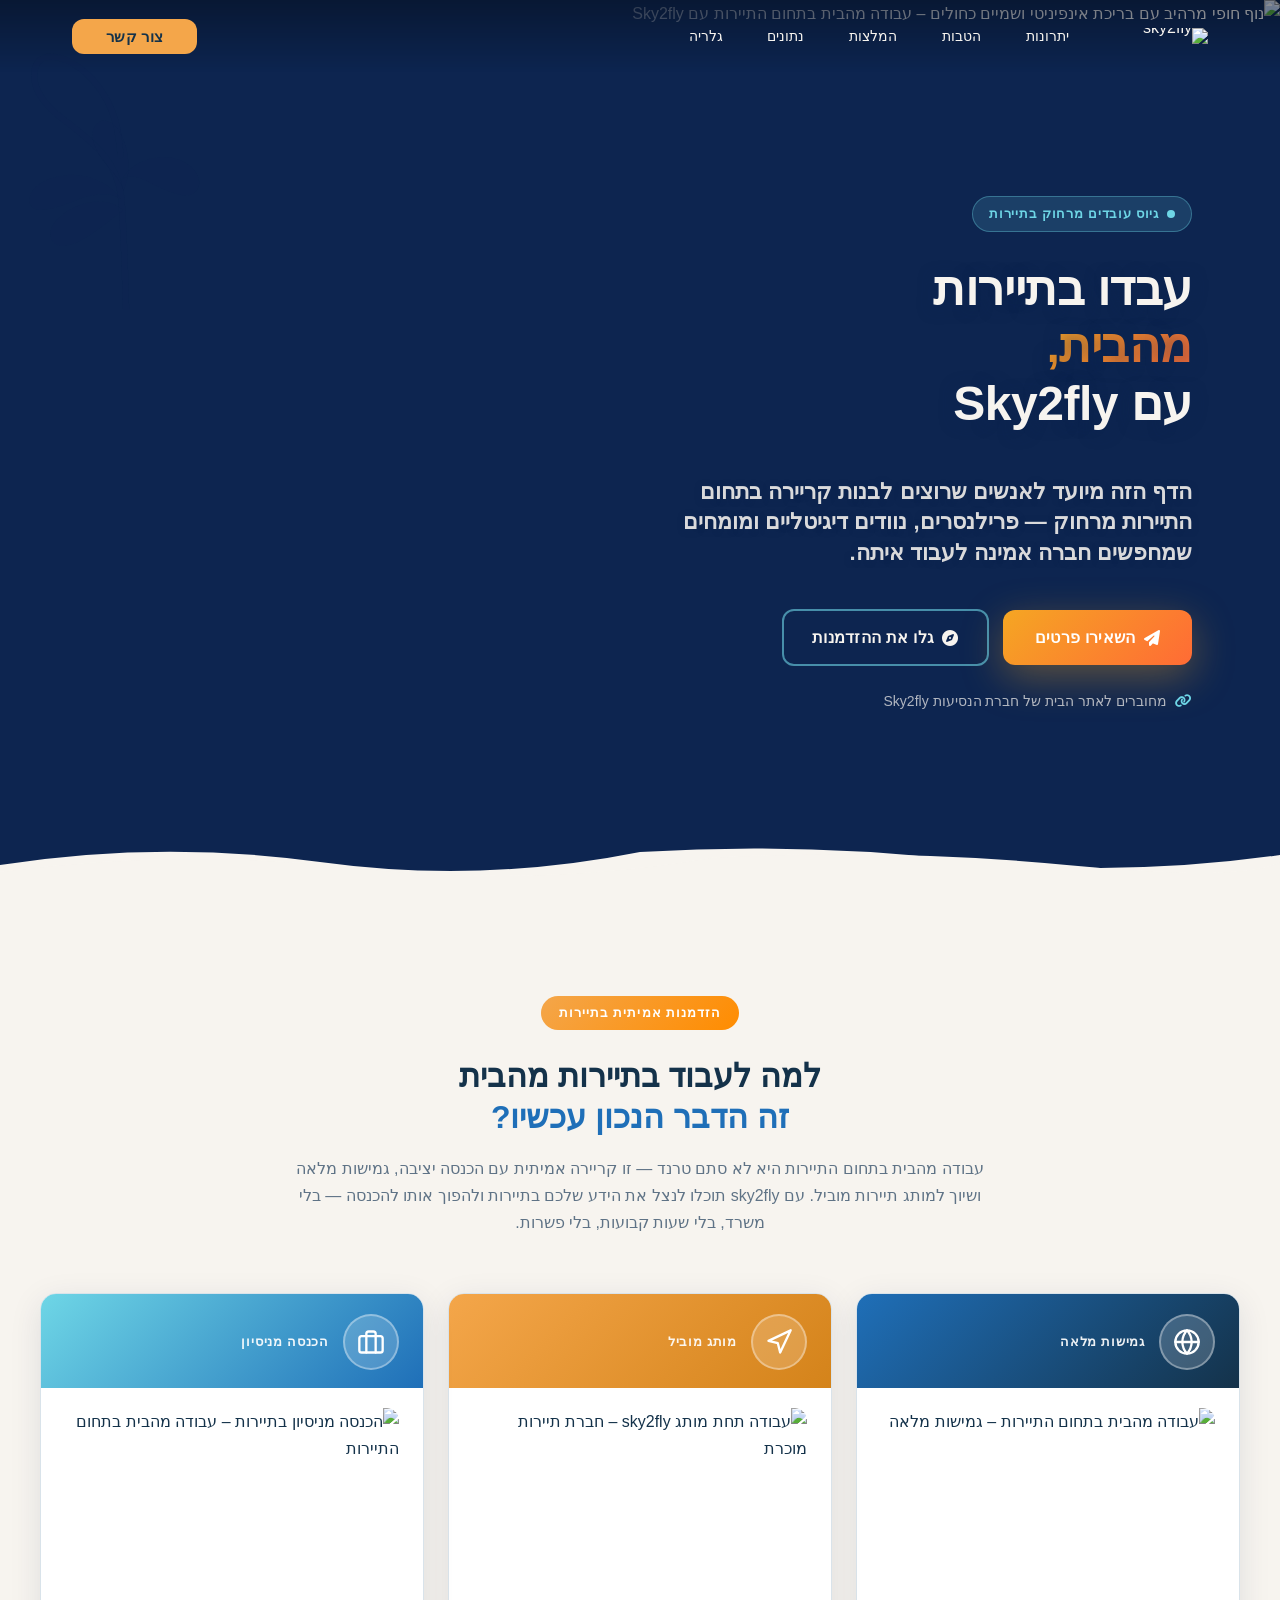
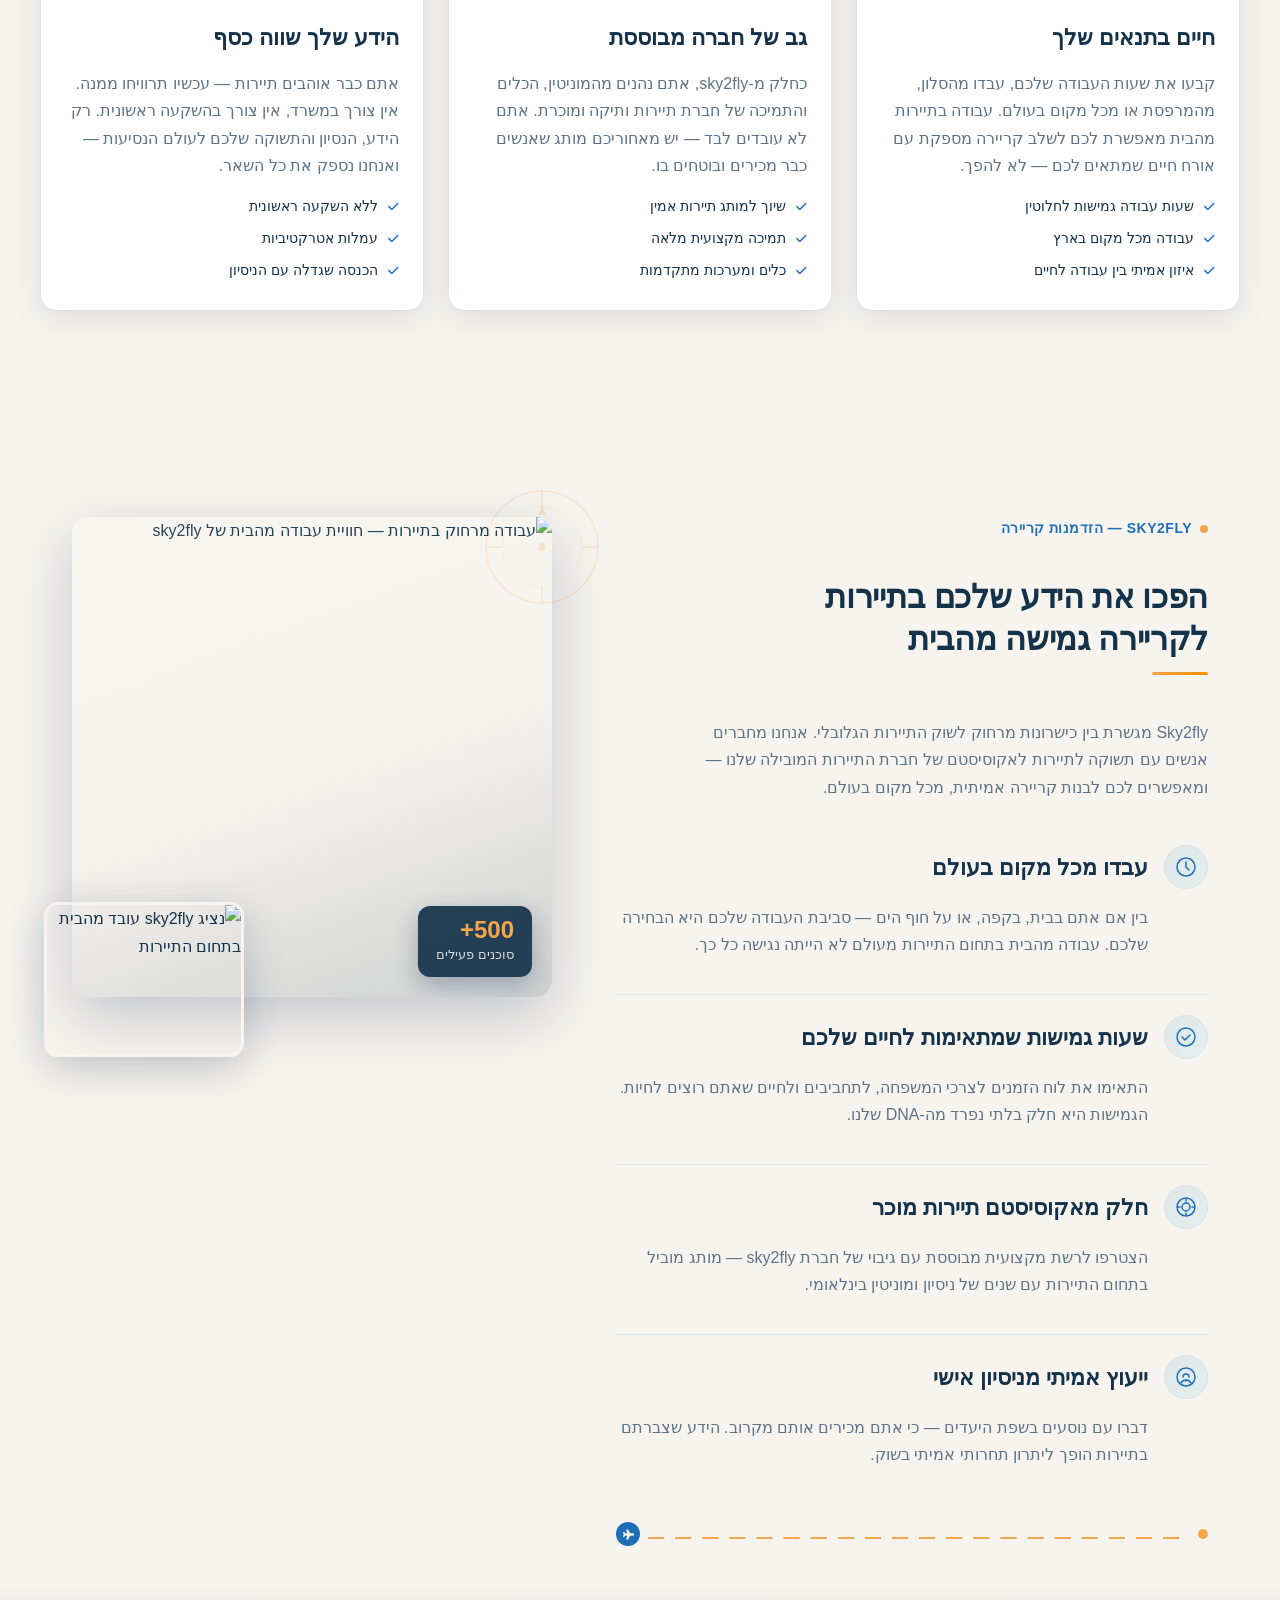
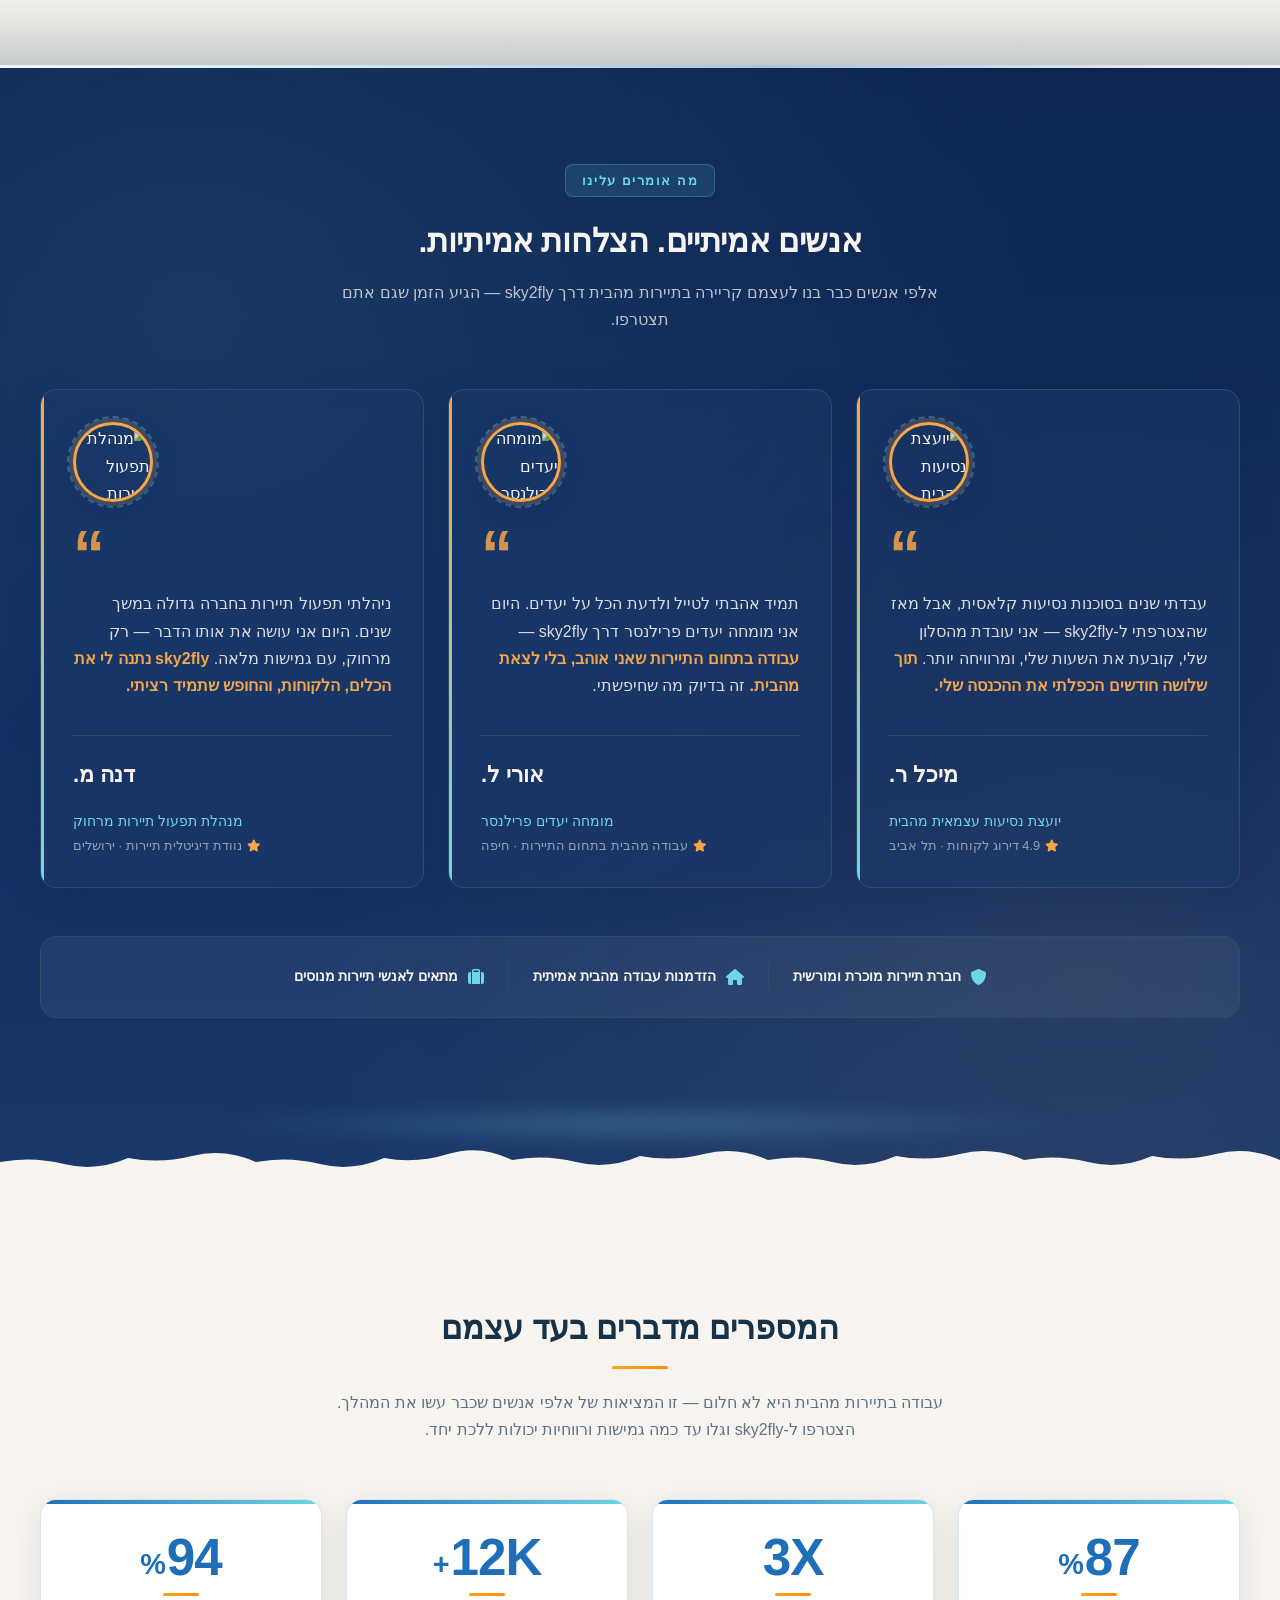
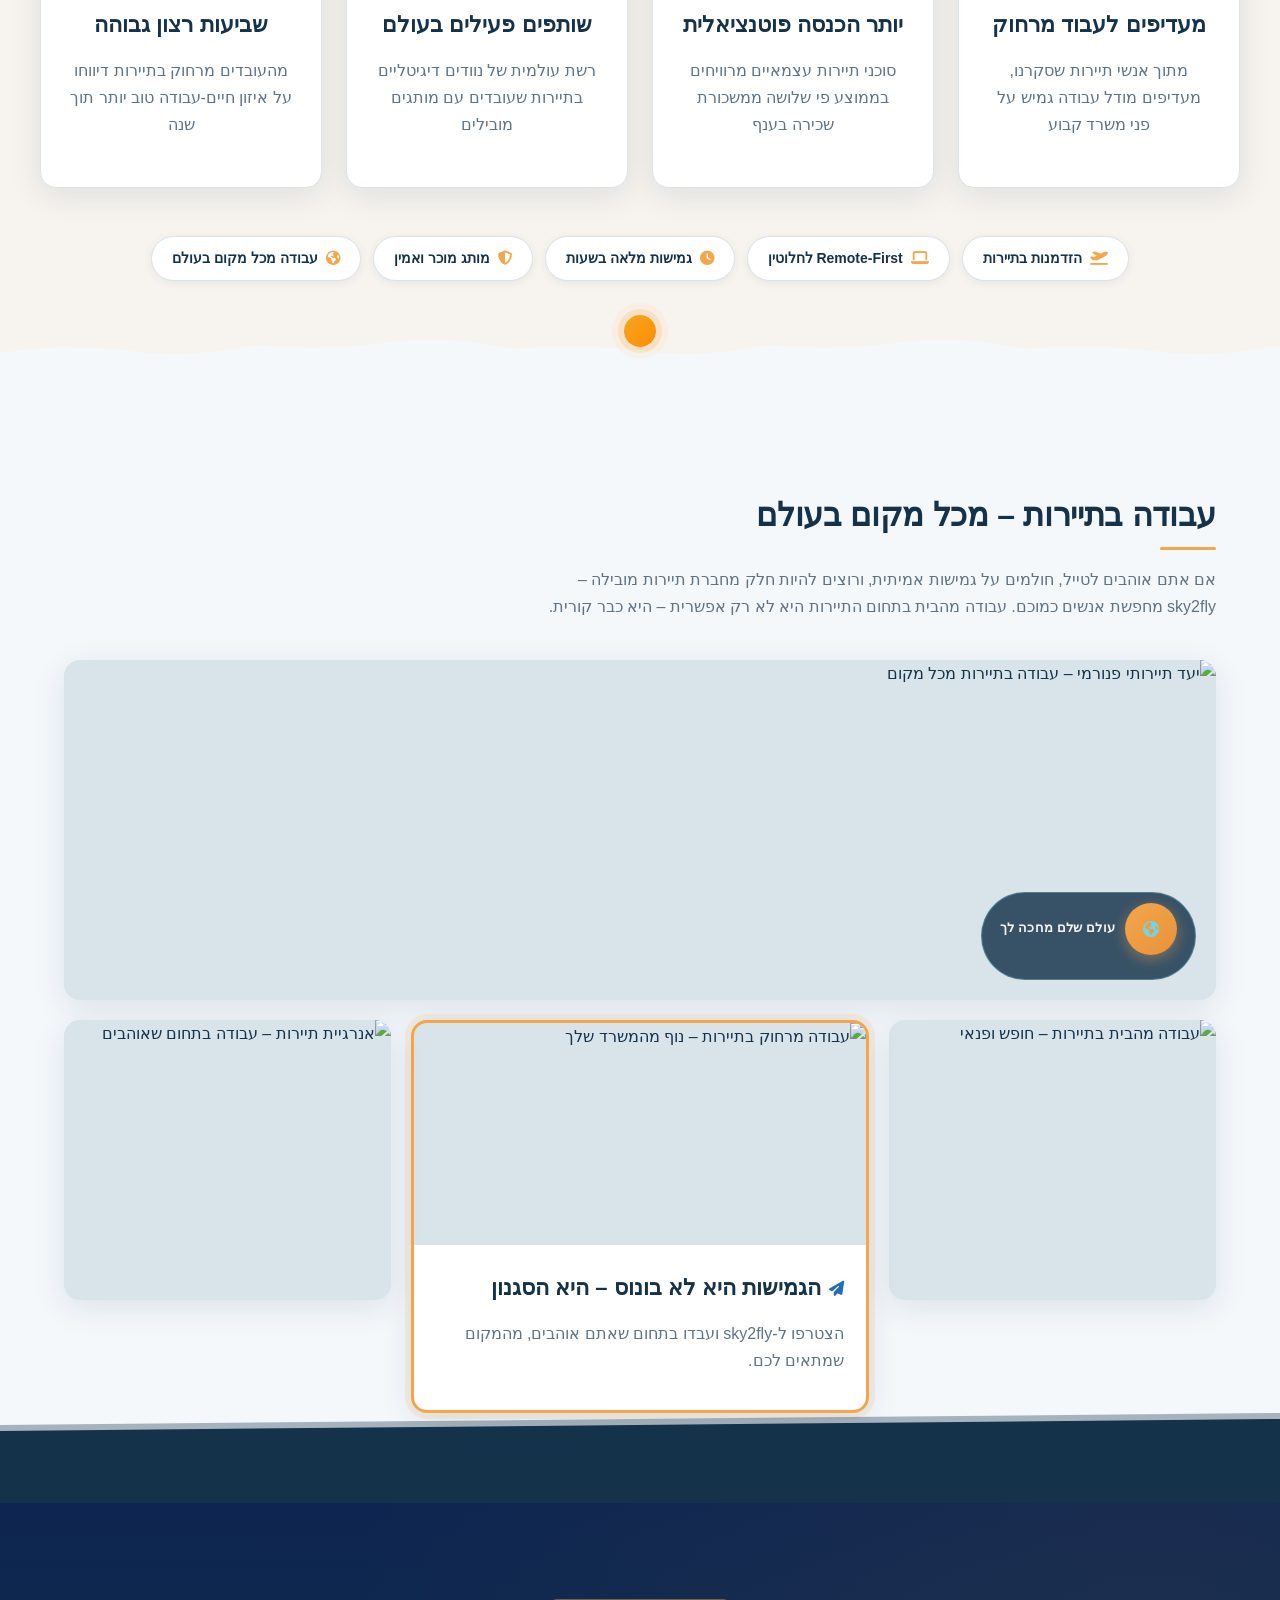
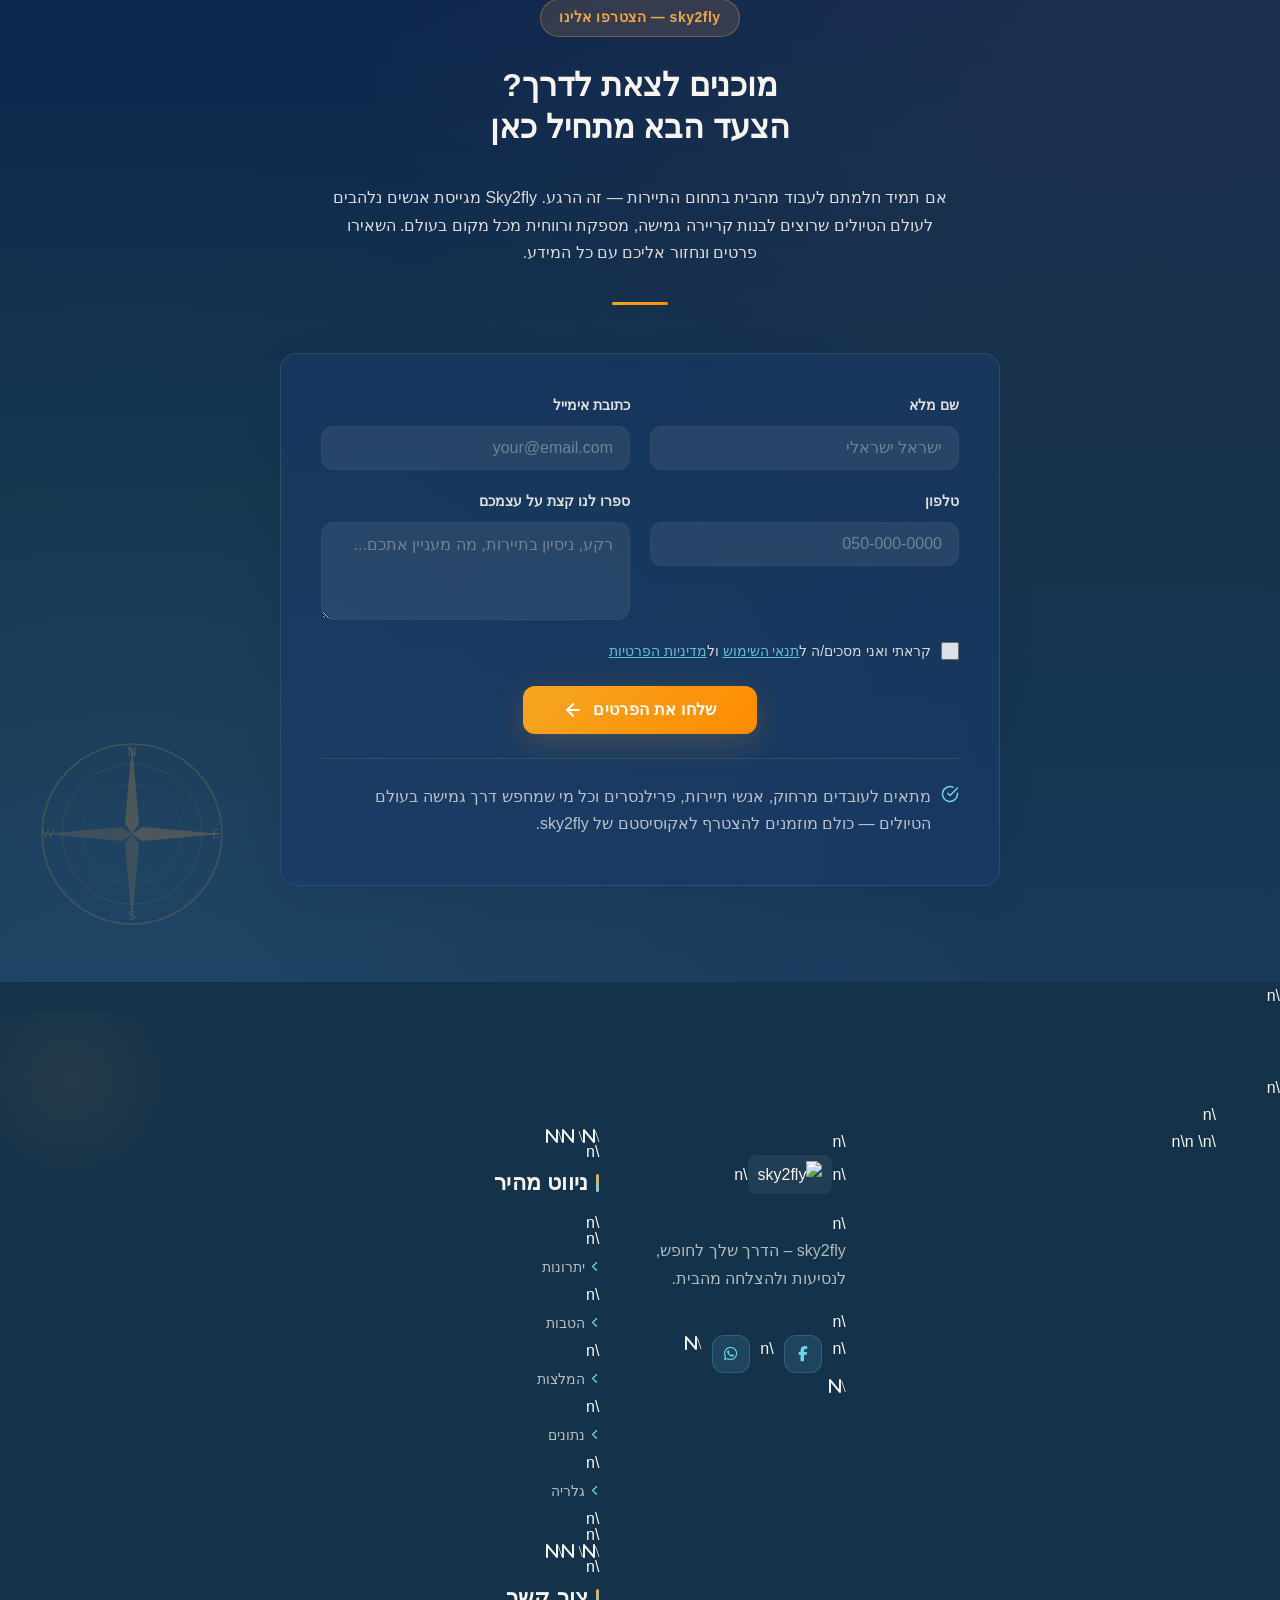
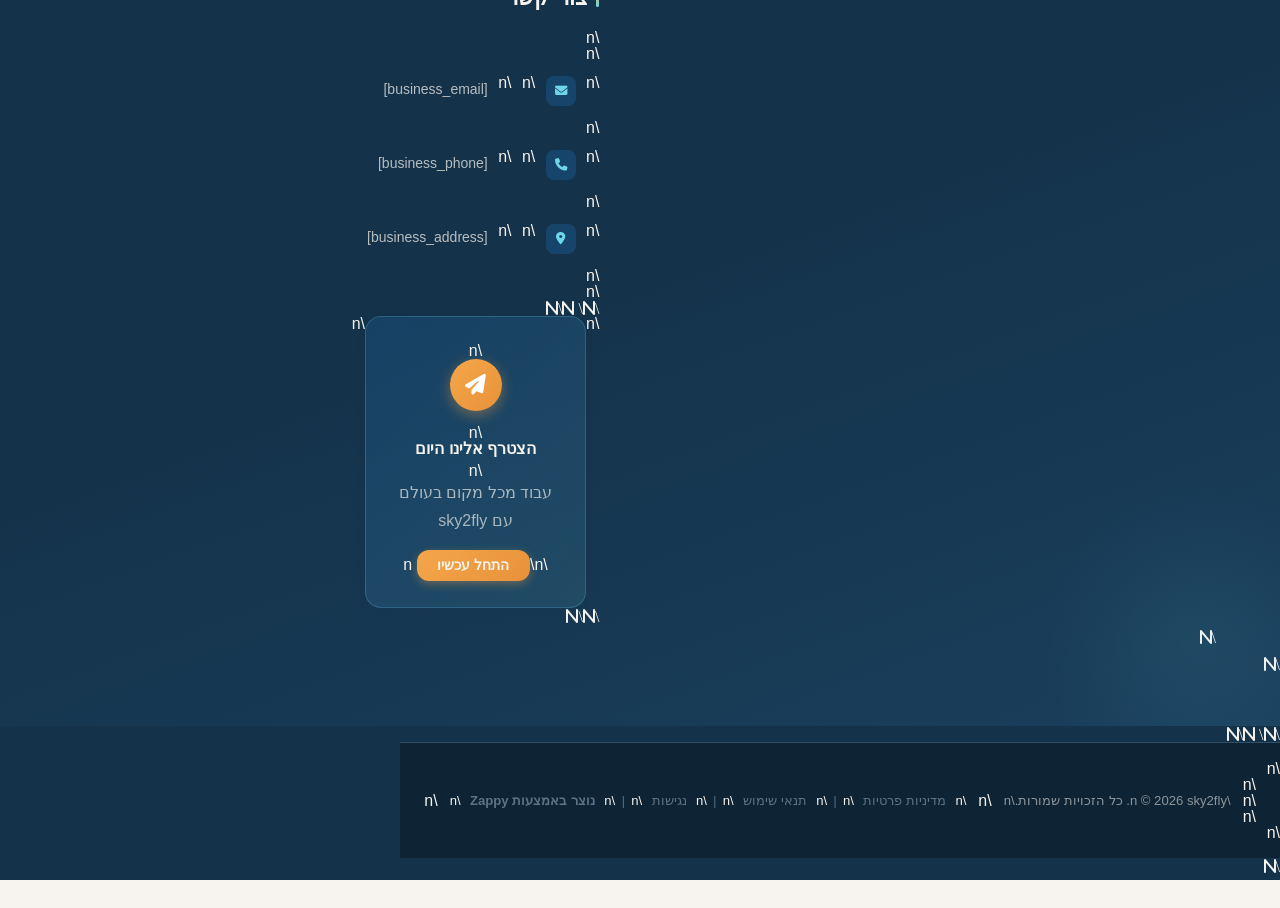
==== public/index.html @ 3598f455 "Background sync: Progressive GitHub Sync" ====
<!DOCTYPE html>
<html lang="he" dir="rtl">
<head>
    <meta charset="UTF-8">
    <meta name="viewport" content="width=device-width, initial-scale=1.0">
    <meta name="robots" content="index, follow">
    <title>sky2fly — sky2fly</title>
    <meta name="description" content="Sky2fly is a travel company looking to recruit remote workers in the tourism industry. The landing page is designed to attract individuals who want to work from">
    <meta name="keywords" content="sky2fly, תיירות, עבודה מהבית בתחום התיירות, נוודים דיגיטליים תיירות">
    
    <!-- Favicons -->
    <link rel="icon" type="image/x-icon" href="/assets/favicon.ico">
    <link rel="icon" type="image/png" sizes="16x16" href="/assets/favicon-16x16.png">
    <link rel="icon" type="image/png" sizes="32x32" href="/assets/favicon-32x32.png">
    <link rel="icon" type="image/png" sizes="48x48" href="/assets/favicon-48x48.png">
    <link rel="icon" type="image/png" sizes="192x192" href="/assets/favicon-192x192.png">
    <link rel="icon" type="image/png" sizes="512x512" href="/assets/favicon-512x512.png">
    <link rel="apple-touch-icon" href="/assets/apple-touch-icon.png">
    <!-- Zappy Analytics -->
<script>
(function() {
  'use strict';
  
  // Configuration
  var config = {
    websiteId: 'd60a4564-daf3-4632-a430-ffeaba3a4828',
    apiUrl: 'https://api.zappy5.com/api/analytics/track',
    sessionDuration: 30 * 60 * 1000, // 30 minutes
    visitorDuration: 30 * 24 * 60 * 60 * 1000, // 30 days
    trackPageViews: true,
    trackClicks: true,
    trackFormSubmissions: true
  };
  
  // Generate or retrieve persistent visitor ID (30 days)
  function getVisitorId() {
    var visitorKey = 'zappy_visitor_' + config.websiteId;
    var visitor = null;
    
    try {
      visitor = localStorage.getItem(visitorKey);
      if (visitor) {
        var visitorData = JSON.parse(visitor);
        var now = Date.now();
        
        // Check if visitor ID is still valid (30 days)
        if (now - visitorData.created < config.visitorDuration) {
          // Update last seen timestamp
          visitorData.lastSeen = now;
          localStorage.setItem(visitorKey, JSON.stringify(visitorData));
          return visitorData.id;
        }
      }
    } catch (e) {
      console.warn('Zappy Analytics: LocalStorage not available');
    }
    
    // Generate new visitor ID
    var newVisitorId = 'zv_' + Date.now() + '_' + Math.random().toString(36).substr(2, 9);
    
    try {
      localStorage.setItem(visitorKey, JSON.stringify({
        id: newVisitorId,
        created: Date.now(),
        lastSeen: Date.now()
      }));
    } catch (e) {
      // Continue without local storage
    }
    
    return newVisitorId;
  }
  
  // Generate or retrieve session ID (30 minutes)
  function getSessionId() {
    var sessionKey = 'zappy_session_' + config.websiteId;
    var session = null;
    
    try {
      session = sessionStorage.getItem(sessionKey);
      if (session) {
        var sessionData = JSON.parse(session);
        var now = Date.now();
        
        // Check if session is still valid
        if (now - sessionData.timestamp < config.sessionDuration) {
          // Update timestamp
          sessionData.timestamp = now;
          sessionStorage.setItem(sessionKey, JSON.stringify(sessionData));
          return sessionData.id;
        }
      }
    } catch (e) {
      console.warn('Zappy Analytics: SessionStorage not available');
    }
    
    // Generate new session ID
    var newSessionId = 'zs_' + Date.now() + '_' + Math.random().toString(36).substr(2, 9);
    
    try {
      sessionStorage.setItem(sessionKey, JSON.stringify({
        id: newSessionId,
        timestamp: Date.now()
      }));
    } catch (e) {
      // Continue without session storage
    }
    
    return newSessionId;
  }
  
  var visitorId = getVisitorId();
  var sessionId = getSessionId();
  
  // Track an event
  function trackEvent(eventType, data) {
    data = data || {};
    
    var eventData = {
      website_id: config.websiteId,
      event_type: eventType,
      page_path: window.location.pathname,
      referrer: document.referrer || 'direct',
      visitor_id: visitorId,
      session_id: sessionId,
      metadata: data
    };
    
    // Use sendBeacon if available (better for page unload events)
    if (navigator.sendBeacon) {
      var blob = new Blob([JSON.stringify(eventData)], { type: 'application/json' });
      navigator.sendBeacon(config.apiUrl, blob);
    } else {
      // Fallback to fetch
      fetch(config.apiUrl, {
        method: 'POST',
        headers: {
          'Content-Type': 'application/json'
        },
        body: JSON.stringify(eventData),
        keepalive: true
      }).catch(function(error) {
        console.warn('Zappy Analytics: Failed to track event', error);
      });
    }
  }
  
  // Track page view
  if (config.trackPageViews) {
    trackEvent('pageview', {
      title: document.title,
      url: window.location.href
    });
  }
  
  // Track clicks on important elements
  if (config.trackClicks) {
    document.addEventListener('click', function(e) {
      var target = e.target;
      
      // Track button clicks (counted as actions)
      if (target.tagName === 'BUTTON' || target.closest('button')) {
        var button = target.tagName === 'BUTTON' ? target : target.closest('button');
        trackEvent('click', {
          element: 'button',
          text: button.textContent.trim().substring(0, 100),
          id: button.id || null,
          class: button.className || null
        });
      }
      
      // Track link clicks (navigation - not counted as actions)
      else if (target.tagName === 'A' || target.closest('a')) {
        var link = target.tagName === 'A' ? target : target.closest('a');
        trackEvent('navigation', {
          element: 'link',
          text: link.textContent.trim().substring(0, 100),
          href: link.href,
          external: link.hostname !== window.location.hostname
        });
      }
    }, true);
  }
  
  // Track form submissions
  if (config.trackFormSubmissions) {
    document.addEventListener('submit', function(e) {
      var form = e.target;
      
      trackEvent('form_submit', {
        form_id: form.id || null,
        form_name: form.name || null,
        form_action: form.action || null,
        form_method: form.method || 'GET'
      });
    }, true);
  }
  
  // Track time on page (send on page unload)
  var pageLoadTime = Date.now();
  
  window.addEventListener('beforeunload', function() {
    var timeOnPage = Math.floor((Date.now() - pageLoadTime) / 1000); // in seconds
    
    trackEvent('page_unload', {
      time_on_page: timeOnPage,
      page_path: window.location.pathname
    });
  });
  
  // Expose tracking function globally for custom events
  window.zappyAnalytics = {
    track: trackEvent,
    getVisitorId: function() { return visitorId; },
    getSessionId: function() { return sessionId; }
  };
  
})();
</script>
<!-- End Zappy Analytics -->
    <meta property="og:title" content="sky2fly — sky2fly">
    <meta property="og:description" content="Sky2fly is a travel company looking to recruit remote workers in the tourism industry. The landing page is designed to attract individuals who want to work from">
    <meta name="twitter:card" content="summary_large_image">
    <meta name="twitter:title" content="sky2fly — sky2fly">
    <meta name="twitter:description" content="Sky2fly is a travel company looking to recruit remote workers in the tourism industry. The landing page is designed to attract individuals who want to work from">
    <meta property="og:type" content="website">
  <meta property="og:locale" content="he_IL">
  
  
  
  
  
  <link rel="stylesheet" href="https://cdnjs.cloudflare.com/ajax/libs/font-awesome/6.4.0/css/all.min.css">

    <!-- Favicons -->
    <link rel="icon" type="image/x-icon" href="/assets/favicon.ico">
    <link rel="icon" type="image/png" sizes="16x16" href="/assets/favicon-16x16.png">
    <link rel="icon" type="image/png" sizes="32x32" href="/assets/favicon-32x32.png">
    <link rel="icon" type="image/png" sizes="48x48" href="/assets/favicon-48x48.png">
    <link rel="icon" type="image/png" sizes="192x192" href="/assets/favicon-192x192.png">
    <link rel="icon" type="image/png" sizes="512x512" href="/assets/favicon-512x512.png">
    <link rel="apple-touch-icon" href="/assets/apple-touch-icon.png">
    <!-- Cookie Consent -->
    <link rel="stylesheet" href="https://cdn.jsdelivr.net/npm/vanilla-cookieconsent@3/dist/cookieconsent.css">
    <script src="https://cdn.jsdelivr.net/npm/vanilla-cookieconsent@3/dist/cookieconsent.umd.js"></script>
    <!-- Mickidum Accessibility Toolbar -->
    <script src="https://cdn.jsdelivr.net/gh/mickidum/acc_toolbar/acctoolbar/acctoolbar.min.js"></script>
    <link rel="stylesheet" href="/styles.css">

    <style id="zappy-dropdown-submenu-styles">
      /* ========== DESKTOP DROPDOWN SUBMENU STYLES ========== */
      /* Base styles for dropdown submenus - parent must be positioned */
      .nav-menu li:has(.sub-menu), nav li:has(.sub-menu), .navbar li:has(.sub-menu), #navMenu li:has(.sub-menu) { position: relative; }
      /* Submenu base - hidden by default */
      .nav-menu .sub-menu, nav .sub-menu, .navbar .sub-menu, #navMenu .sub-menu { display: block !important; position: absolute !important; top: 100%; left: 0; min-width: 220px; background: white; border-radius: 8px; box-shadow: 0 8px 25px rgba(0,0,0,0.15); padding: 8px 0; opacity: 0; visibility: hidden; transform: translateY(10px); transition: all 0.3s ease; z-index: 1000; list-style: none; pointer-events: none; }
      /* CRITICAL: Desktop hover styles to show dropdown */
      .nav-menu li:hover > .sub-menu, nav li:hover > .sub-menu, .navbar li:hover > .sub-menu, #navMenu li:hover > .sub-menu { opacity: 1 !important; visibility: visible !important; transform: translateY(0) !important; pointer-events: auto !important; }
      /* Submenu item styling */
      .sub-menu li { list-style: none; margin: 0; padding: 0; }
      .sub-menu a { display: block !important; padding: 10px 16px !important; color: var(--text-dark, #333) !important; font-weight: 500; text-decoration: none; white-space: nowrap; transition: background-color 0.2s; }
      .sub-menu .zappy-nav-child > a { padding-left: 28px !important; font-size: 0.9em !important; opacity: 0.85 !important; }
      [dir="rtl"] .sub-menu .zappy-nav-child > a, html[lang="he"] .sub-menu .zappy-nav-child > a, html[lang="ar"] .sub-menu .zappy-nav-child > a { padding-left: 10px !important; padding-right: 28px !important; }
      .sub-menu .zappy-nav-parent > a { font-weight: 600 !important; }
      .sub-menu a:hover { background-color: #f5f5f5; }
      /* RTL (Hebrew/Arabic) dropdown positioning */
      [dir="rtl"] .nav-menu .sub-menu, [dir="rtl"] nav .sub-menu, [dir="rtl"] .navbar .sub-menu, html[lang="he"] .nav-menu .sub-menu, html[lang="he"] nav .sub-menu, html[lang="he"] .navbar .sub-menu, html[lang="ar"] .nav-menu .sub-menu, html[lang="ar"] nav .sub-menu, html[lang="ar"] .navbar .sub-menu { left: auto !important; right: 0 !important; }
      /* Hide empty dropdown menus (exclude catalog sub-menus that use <a> children instead of <li>) */
      .sub-menu:empty, .sub-menu:not(:has(li:not(.zappy-hidden-menu-item))):not(:has(> a)), .sub-menu:not(:has(li)):not(:has(> a)) { display: none !important; opacity: 0 !important; visibility: hidden !important; pointer-events: none !important; }
      /* Desktop: show submenu on Menu Group hover */
      li:has(.menu-group-title):hover > .sub-menu { opacity: 1 !important; visibility: visible !important; transform: translateY(0) !important; pointer-events: auto !important; }
      /* Menu Group title styling */
      .nav-menu > li > .menu-group-title, #navMenu > li > .menu-group-title { display: inline-block; padding: 0.5rem 1rem; cursor: default; user-select: none; }
      
      /* ========== MOBILE SUBMENU STYLES ========== */
      @media (max-width: 768px) {
        .nav-menu .sub-menu, nav .sub-menu, .navbar .sub-menu, #navMenu .sub-menu { position: static !important; transform: none !important; box-shadow: none !important; background: transparent !important; max-height: 0; overflow: hidden; opacity: 0; visibility: hidden; transition: max-height 0.3s ease, opacity 0.3s ease; padding: 0 !important; border-radius: 0 !important; }
        .navbar .sub-menu.mobile-expanded, .nav-menu .sub-menu.mobile-expanded, #navMenu .sub-menu.mobile-expanded { max-height: none !important; overflow-y: visible !important; opacity: 1 !important; visibility: visible !important; padding: 8px 0 8px 16px !important; }
        [dir="rtl"] .sub-menu.mobile-expanded, html[lang="he"] .sub-menu.mobile-expanded { padding: 8px 16px 8px 0 !important; }
        /* Disable hover behavior on mobile */
        .nav-menu li:hover > .sub-menu, nav li:hover > .sub-menu, .navbar li:hover > .sub-menu, #navMenu li:hover > .sub-menu { opacity: 0; visibility: hidden; pointer-events: none; }
        .nav-menu li > .sub-menu.mobile-expanded, nav li > .sub-menu.mobile-expanded, .navbar li > .sub-menu.mobile-expanded, #navMenu li > .sub-menu.mobile-expanded { opacity: 1 !important; visibility: visible !important; pointer-events: auto !important; }
        .nav-menu li:has(.sub-menu), nav li:has(.sub-menu), .navbar li:has(.sub-menu), #navMenu li:has(.sub-menu) { display: flex !important; flex-wrap: wrap !important; align-items: center !important; position: relative !important; min-height: 44px !important; }
        .nav-menu li:has(.sub-menu) > a, nav li:has(.sub-menu) > a, .navbar li:has(.sub-menu) > a, #navMenu li:has(.sub-menu) > a { flex: 1 !important; min-width: 0 !important; }
        .nav-menu li:has(.sub-menu) > .menu-group-title, nav li:has(.sub-menu) > .menu-group-title, .navbar li:has(.sub-menu) > .menu-group-title, #navMenu li:has(.sub-menu) > .menu-group-title { flex: 1 !important; min-width: 0 !important; padding: 0 !important; line-height: inherit !important; }
        .nav-menu li:has(.sub-menu) > .sub-menu, nav li:has(.sub-menu) > .sub-menu, .navbar li:has(.sub-menu) > .sub-menu, #navMenu li:has(.sub-menu) > .sub-menu { flex-basis: 100% !important; width: 100% !important; }
        .nav-menu li:has(.sub-menu) > a [class*="chevron"], .nav-menu li:has(.sub-menu) > a [class*="arrow"], .nav-menu li:has(.sub-menu) > a .fa-chevron-down, .nav-menu li:has(.sub-menu) > a .fa-angle-down, nav li:has(.sub-menu) > a [class*="chevron"], nav li:has(.sub-menu) > a [class*="arrow"], #navMenu li:has(.sub-menu) > a [class*="chevron"], #navMenu li:has(.sub-menu) > a [class*="arrow"] { display: none !important; visibility: hidden !important; }
        .mobile-submenu-toggle { display: flex !important; align-items: center !important; justify-content: center !important; width: 44px !important; height: auto !important; background: transparent !important; border: none !important; cursor: pointer !important; color: var(--text-light) !important; position: static !important; flex-shrink: 0 !important; align-self: stretch !important; z-index: 2 !important; padding: 0 !important; margin: 0 !important; }
        .mobile-submenu-toggle::after { content: '' !important; width: 0 !important; height: 0 !important; border-left: 6px solid transparent !important; border-right: 6px solid transparent !important; border-top: 7px solid currentColor !important; transition: transform 0.3s ease !important; }
        .mobile-submenu-toggle.expanded::after { transform: rotate(180deg) !important; }
        .sub-menu a { padding: 10px 0 !important; display: block !important; color: var(--text-light) !important; white-space: normal !important; }
        .sub-menu .zappy-nav-child > a { padding-left: 28px !important; font-size: 0.9em !important; opacity: 0.85 !important; }
        [dir="rtl"] .sub-menu .zappy-nav-child > a, html[lang="he"] .sub-menu .zappy-nav-child > a, html[lang="ar"] .sub-menu .zappy-nav-child > a { padding-left: 0 !important; padding-right: 28px !important; }
        .sub-menu .zappy-nav-parent > a { font-weight: 600 !important; }
        .nav-menu.active, #navMenu.active { max-width: 100vw !important; overflow-x: hidden !important; box-sizing: border-box !important; }
        .navbar .sub-menu li a, nav.navbar .sub-menu li a, .zappy-products-dropdown .sub-menu a { color: var(--text-light) !important; }
      }
      @media (min-width: 769px) { .mobile-submenu-toggle { display: none !important; } }
    </style>

    <style id="mobile-lang-menu-deployed-css">
    @media (max-width: 768px) {
      .lang-switcher,
      .nav-cta-container .lang-switcher,
      .nav-container .lang-switcher,
      .navbar .lang-switcher,
      .navbar .nav-cta-container .lang-switcher,
      .nav-icons-left .lang-switcher,
      .nav-ecommerce-icons .lang-switcher { display: none !important; }
      .mobile-lang-menu { width: 100%; border-top: 1px solid rgba(128,128,128,0.2); padding: 8px 0 0 0; margin-top: 8px; }
      .mobile-lang-toggle { display: flex !important; align-items: center; justify-content: space-between; width: 100%; padding: 12px 16px; background: none; border: none; cursor: pointer; font-size: 15px; color: inherit; font-family: inherit; }
      .mobile-lang-toggle::after { content: ''; display: inline-block; width: 8px; height: 8px; border-right: 2px solid currentColor; border-bottom: 2px solid currentColor; transform: rotate(45deg); transition: transform 0.3s ease; margin-left: 8px; }
      .mobile-lang-toggle.expanded::after { transform: rotate(-135deg); }
      .mobile-lang-options { max-height: 0; overflow: hidden; transition: max-height 0.3s ease; }
      .mobile-lang-options.expanded { max-height: 300px; }
      .mobile-lang-option { display: flex !important; align-items: center; gap: 10px; padding: 10px 24px; text-decoration: none; color: inherit; font-size: 14px; font-family: inherit; }
      .mobile-lang-option:hover { background: rgba(128,128,128,0.1); }
      .mobile-lang-option.active { font-weight: 600; opacity: 0.7; pointer-events: none; }
      .mobile-lang-option img { width: 20px; height: 20px; border-radius: 50%; }
    }
    @media (min-width: 769px) {
      .mobile-lang-menu { display: none !important; }
    }
    </style>

    <style id="zappy-widget-visibility">
      #mic-access-tool-general-button, .mic-access-tool-general-button,
      #mic-init-access-tool .mic-access-tool-general-button, #mic-init-access-tool #mic-access-tool-general-button,
      ._access-icon, #mic-access-tool-box, .mic-access-tool-box,
      #mic-init-access-tool #mic-access-tool-box, div[id*="mic-access-tool-box"], ._access-menu {
        display: none !important; visibility: hidden !important; opacity: 0 !important; pointer-events: none !important;
      }
    </style>
</head>
<body>

  <nav class="navbar" dir="rtl">
  <button class="mobile-toggle" id="mobileToggle" aria-label="Menu">
    <svg class="hamburger-icon" width="24" height="24" viewBox="0 0 24 24" fill="none">
      <path d="M3 12h18M3 6h18M3 18h18" stroke="currentColor" stroke-width="2" stroke-linecap="round"></path>
    </svg>
    <svg class="close-icon" width="24" height="24" viewBox="0 0 24 24" fill="none" style="display: none;">
      <path d="M18 6L6 18M6 6l12 12" stroke="currentColor" stroke-width="2" stroke-linecap="round"></path>
    </svg>
  </button>

  <button class="phone-header-btn" data-phone="[business_phone]" aria-label="Call">
    <svg width="20" height="20" viewBox="0 0 24 24" fill="currentColor">
      <path d="M22 16.92v3a2 2 0 0 1-2.18 2 19.79 19.79 0 0 1-8.63-3.07 19.5 19.5 0 0 1-6-6 19.79 19.79 0 0 1-3.07-8.67A2 2 0 0 1 4.11 2h3a2 2 0 0 1 2 1.72 12.84 12.84 0 0 0 .7 2.81 2 2 0 0 1-.45 2.11L8.09 9.91a16 16 0 0 0 6 6l1.27-1.27a2 2 0 0 1 2.11-.45 12.84 12.84 0 0 0 2.81.7A2 2 0 0 1 22 16.92z"></path>
    </svg>
  </button>

  <div class="nav-container">
    <div class="nav-right-group"><div class="nav-brand">
      <a href="/" class="logo-link">
        <img src="/assets/sky2fly-logo.webp" alt="sky2fly" class="logo">
      </a>
    </div><ul class="nav-menu" id="navMenu"><li><a href="#features">יתרונות</a></li><li><a href="#benefits">הטבות</a></li><li><a href="#testimonials">המלצות</a></li><li><a href="#stats">נתונים</a></li><li><a href="#showcase">גלריה</a></li></ul></div>

    

    <div class="nav-cta-container">
      <a href="#cta" class="nav-cta-btn">צור קשר</a>
    </div>
  </div>
</nav>
<script>

// Navbar Mobile Menu Toggle and Contrast Fix
(function() {
  // Use 'load' event instead of 'DOMContentLoaded' to ensure we run AFTER all other scripts
  window.addEventListener('load', function() {
    
    // FIX MOBILE BUTTON CONTRAST
    // Detect navbar background color and apply contrasting color to mobile buttons
    const navbar = document.querySelector('.navbar, nav, header');
    if (!navbar) {
      console.log('[Navbar] Navbar element not found');
      return;
    }
    
    // DECLARE VARIABLES EARLY to avoid Temporal Dead Zone errors
    // These are used in multiple places below
    let mobileToggle = document.getElementById('mobileToggle') ||
                       document.querySelector('.mobile-toggle') ||
                       document.querySelector('.hamburger') ||
                       document.querySelector('.hamburger-menu') ||
                       document.querySelector('.menu-toggle') ||
                       document.querySelector('.burger-menu') ||
                       document.querySelector('[aria-label="Menu"]') ||
                       document.querySelector('[aria-label="תפריט"]');
    
    const phoneBtn = document.querySelector('.phone-header-btn');
    
    const computedStyle = window.getComputedStyle(navbar);
    let bgColor = computedStyle.backgroundColor;
    
    console.log('[Navbar] Initial navbar background:', bgColor);
    
    // Check if background is transparent or rgba with 0 alpha
    const isTransparent = bgColor === 'transparent' || 
                         bgColor === 'rgba(0, 0, 0, 0)' ||
                         (bgColor.startsWith('rgba') && bgColor.includes(', 0)'));
    
    if (isTransparent) {
      // Check for background-image or gradient
      const bgImage = computedStyle.backgroundImage;
      if (bgImage && bgImage !== 'none') {
        console.log('[Navbar] Navbar has background image/gradient, using dark text');
        bgColor = 'rgb(240, 240, 240)'; // Assume light background
      } else {
        // Transparent navbar - check body background
        const bodyBg = window.getComputedStyle(document.body).backgroundColor;
        console.log('[Navbar] Navbar transparent, using body background:', bodyBg);
        bgColor = bodyBg;
      }
    }
    
    // Calculate luminance to determine if background is light or dark
    const rgb = bgColor.match(/\d+/g);
    if (rgb && rgb.length >= 3) {
      const r = parseInt(rgb[0]);
      const g = parseInt(rgb[1]);
      const b = parseInt(rgb[2]);
      const luminance = (0.299 * r + 0.587 * g + 0.114 * b) / 255;
      
      // Mobile button colors are set by Claude's AI-generated CSS (same as .nav-menu a)
      // No dynamic color overrides needed - colors come from the generated navbar CSS
      console.log('[Navbar] Mobile button colors preserved from Claude CSS (luminance:', luminance.toFixed(2) + ')');
      
      // FIX ICON SIZES - Ensure SVGs are properly sized and visible
      // INJECT CRITICAL CSS TO OVERRIDE ANY CONFLICTING RULES
      const criticalCSS = document.createElement('style');
      criticalCSS.id = 'zappy-mobile-nav-fix';
      const htmlLang = document.documentElement.lang || 'en';
      const htmlDir = document.documentElement.dir || 'ltr';
      // Check both dir attribute AND lang for RTL detection
      // dir="rtl" is the most reliable indicator
      const isRTL = htmlDir === 'rtl' || htmlLang === 'he' || htmlLang === 'ar';
      
      criticalCSS.textContent = `
        /* Hide mobile buttons on desktop, show only on mobile */
        @media (min-width: 769px) {
          .mobile-toggle,
          .phone-header-btn {
            display: none !important;
          }
        }
        
        /* Show and position mobile buttons correctly on mobile */
        @media (max-width: 768px) {
          .mobile-toggle,
          .phone-header-btn {
            position: absolute !important;
            top: 50% !important;
            transform: translateY(-50%) !important;
            z-index: 1001 !important;
            display: flex !important;
            align-items: center !important;
            justify-content: center !important;
            width: 36px !important;
            height: 36px !important;
            border-radius: 50% !important;
            border: none !important;
            cursor: pointer !important;
            padding: 6px !important;
            background: none !important;
            color: var(--nav-text, var(--text-light)) !important;
          }
          
          /* LTR positioning (default): hamburger LEFT, phone RIGHT */
          html:not([dir="rtl"]):not([lang="he"]):not([lang="ar"]) .mobile-toggle,
          html[dir="ltr"] .mobile-toggle {
            left: 12px !important;
            right: auto !important;
          }
          html:not([dir="rtl"]):not([lang="he"]):not([lang="ar"]) .phone-header-btn,
          html[dir="ltr"] .phone-header-btn {
            right: 12px !important;
            left: auto !important;
          }
          
          /* RTL positioning: hamburger RIGHT, phone LEFT */
          html[dir="rtl"] .mobile-toggle,
          html[lang="he"] .mobile-toggle,
          html[lang="ar"] .mobile-toggle {
            right: 12px !important;
            left: auto !important;
          }
          html[dir="rtl"] .phone-header-btn,
          html[lang="he"] .phone-header-btn,
          html[lang="ar"] .phone-header-btn {
            left: 12px !important;
            right: auto !important;
          }
          
          /* CRITICAL: Ensure nav-container has min-height on mobile */
          /* All children are positioned absolutely/fixed on mobile, so height:auto collapses to 0 */
          .nav-container {
            min-height: 70px !important;
            position: relative !important;
          }
          
          /* Ensure SVG icons are properly sized and inherit color */
          .mobile-toggle svg,
          .phone-header-btn svg {
            width: 24px !important;
            height: 24px !important;
            /* Don't force display - let JavaScript control hamburger/close toggle */
          }
          
          /* Reset nav-cta-container on mobile - remove desktop box-shadow/padding */
          /* that creates a visible ghost box when CTA button is hidden */
          .nav-cta-container {
            box-shadow: none !important;
            padding: 0 !important;
          }
          
          /* Hide nav-cta-container entirely on mobile when there's no lang-switcher */
          /* (only the CTA button is inside, and it's hidden on mobile) */
          .nav-cta-container:not(:has(.lang-switcher)) {
            display: none !important;
          }
          
          /* CRITICAL: Prevent hero image fade gradient from bleeding over headline text */
          /* The .image-fade-gradient has bottom: -30px (extends below parent) */
          /* On mobile stacked layout, this overlaps the h1 text below the image */
          .hero-image-column {
            overflow: hidden !important;
          }
          .image-fade-gradient {
            bottom: 0 !important;
          }
          
          /* Hide desktop language switcher on mobile - hamburger menu handles it */
          /* High specificity to override stored CSS */
          .lang-switcher,
          .nav-cta-container .lang-switcher,
          .nav-container .lang-switcher,
          .navbar .lang-switcher,
          .navbar .nav-cta-container .lang-switcher {
            display: none !important;
          }
        }
      `;
      
      // Remove existing fix if present and inject new one
      const existing = document.getElementById('zappy-mobile-nav-fix');
      if (existing) existing.remove();
      document.head.appendChild(criticalCSS);
      
      console.log('[Navbar] Critical CSS injected for mobile nav positioning');
      
      // ONLY apply inline positioning styles on mobile viewport
      // On desktop, the CSS handles hiding these buttons with display: none
      // Inline styles were breaking desktop layout by overriding CSS
      const isMobileViewport = window.innerWidth <= 768;
      
      if (mobileToggle) {
        // Icon sizing applies to all viewports for consistency
        const hamburgerIcon = mobileToggle.querySelector('.hamburger-icon');
        const closeIcon = mobileToggle.querySelector('.close-icon');
        
        if (hamburgerIcon) {
          hamburgerIcon.style.setProperty('width', '24px', 'important');
          hamburgerIcon.style.setProperty('height', '24px', 'important');
          hamburgerIcon.style.setProperty('display', 'block', 'important'); // Show hamburger by default
        }
        if (closeIcon) {
          closeIcon.style.setProperty('width', '24px', 'important');
          closeIcon.style.setProperty('height', '24px', 'important');
          closeIcon.style.setProperty('display', 'none', 'important'); // Hide close icon by default
        }
        
        // ONLY set positioning inline styles on mobile
        if (isMobileViewport) {
          mobileToggle.style.setProperty('position', 'absolute', 'important');
          mobileToggle.style.setProperty('top', '50%', 'important');
          mobileToggle.style.setProperty('transform', 'translateY(-50%)', 'important');
          mobileToggle.style.setProperty('z-index', '1001', 'important');
          
          // Clear any inline left/right so CSS can take over based on html[dir]
          mobileToggle.style.removeProperty('left');
          mobileToggle.style.removeProperty('right');
          
          console.log('[Navbar] Mobile toggle positioning applied (mobile viewport)');
        } else {
          // On desktop, clear any positioning styles to let CSS handle it
          mobileToggle.style.removeProperty('position');
          mobileToggle.style.removeProperty('top');
          mobileToggle.style.removeProperty('transform');
          mobileToggle.style.removeProperty('z-index');
          mobileToggle.style.removeProperty('left');
          mobileToggle.style.removeProperty('right');
          console.log('[Navbar] Desktop viewport - cleared mobile toggle inline positioning');
        }
      }
      
      if (phoneBtn) {
        // Icon sizing applies to all viewports
        const phoneIcon = phoneBtn.querySelector('svg');
        if (phoneIcon) {
          phoneIcon.style.width = '24px';
          phoneIcon.style.height = '24px';
          phoneIcon.setAttribute('width', '24');
          phoneIcon.setAttribute('height', '24');
        }
        
        // ONLY set positioning inline styles on mobile
        if (isMobileViewport) {
          phoneBtn.style.setProperty('position', 'absolute', 'important');
          phoneBtn.style.setProperty('top', '50%', 'important');
          phoneBtn.style.setProperty('transform', 'translateY(-50%)', 'important');
          phoneBtn.style.setProperty('z-index', '1001', 'important');
          
          // Clear any inline left/right so CSS can take over based on html[dir]
          phoneBtn.style.removeProperty('left');
          phoneBtn.style.removeProperty('right');
          
          console.log('[Navbar] Phone button positioning applied (mobile viewport)');
        } else {
          // On desktop, clear any positioning styles to let CSS handle it
          phoneBtn.style.removeProperty('position');
          phoneBtn.style.removeProperty('top');
          phoneBtn.style.removeProperty('transform');
          phoneBtn.style.removeProperty('z-index');
          phoneBtn.style.removeProperty('left');
          phoneBtn.style.removeProperty('right');
          console.log('[Navbar] Desktop viewport - cleared phone button inline positioning');
        }
      }
    } else {
      console.log('[Navbar] Could not parse background color:', bgColor);
    }
    
    // MOBILE MENU TOGGLE
    // Re-query in case DOM changed (mobileToggle already declared at top of function)
    mobileToggle = document.getElementById('mobileToggle') ||
                   document.querySelector('.mobile-toggle') ||
                   document.querySelector('.hamburger') ||
                   document.querySelector('.hamburger-menu') ||
                   document.querySelector('.menu-toggle') ||
                   document.querySelector('.burger-menu') ||
                   document.querySelector('[aria-label="Menu"]') ||
                   document.querySelector('[aria-label="תפריט"]');
    
    // EXPANDED SEARCH: Find nav menu by ID or class
    const navMenu = document.getElementById('navMenu') ||
                  document.querySelector('.nav-menu') ||
                  document.querySelector('.nav-links') ||
                  document.querySelector('nav ul:not(.submenu)');
    
    if (!mobileToggle || !navMenu) {
      console.log('[Navbar] Mobile toggle or menu not found:', { toggle: !!mobileToggle, menu: !!navMenu });
      return;
    }
    
    // Ensure navMenu has ID for CSS targeting
    if (!navMenu.id) {
      navMenu.id = 'navMenu';
    }
    
    console.log('[Navbar] Initializing mobile menu...');
    
    // Remove any existing event listeners by cloning the button
    const newToggle = mobileToggle.cloneNode(true);
    mobileToggle.parentNode.replaceChild(newToggle, mobileToggle);
    
    // Toggle menu on button click - use newToggle now
    newToggle.addEventListener('click', function(e) {
      e.preventDefault();
      e.stopPropagation();
      
      const hamburgerIcon = this.querySelector('.hamburger-icon');
      const closeIcon = this.querySelector('.close-icon');
      const isActive = navMenu.classList.contains('active');
      
      if (isActive) {
        // Close menu
        navMenu.classList.remove('active');
        if (hamburgerIcon) hamburgerIcon.style.setProperty('display', 'block', 'important');
        if (closeIcon) closeIcon.style.setProperty('display', 'none', 'important');
        document.body.style.overflow = '';
        console.log('[Navbar] Menu closed');
      } else {
        // Open menu
        navMenu.classList.add('active');
        if (hamburgerIcon) hamburgerIcon.style.setProperty('display', 'none', 'important');
        if (closeIcon) closeIcon.style.setProperty('display', 'block', 'important');
        document.body.style.overflow = 'hidden';
        console.log('[Navbar] Menu opened');
      }
    });
    
    // Close menu when clicking nav links (but NOT dropdown toggles)
    const navLinks = navMenu.querySelectorAll('a');
    navLinks.forEach(function(link) {
      link.addEventListener('click', function() {
        // Don't close if it's a dropdown child (unless it's a real navigation link)
        if (this.getAttribute('href') === '#') return;
        
        const hamburgerIcon = newToggle.querySelector('.hamburger-icon');
        const closeIcon = newToggle.querySelector('.close-icon');
        
        navMenu.classList.remove('active');
        if (hamburgerIcon) hamburgerIcon.style.setProperty('display', 'block', 'important');
        if (closeIcon) closeIcon.style.setProperty('display', 'none', 'important');
        document.body.style.overflow = '';
        console.log('[Navbar] Menu closed (link clicked)');
      });
    });
    
    // DROPDOWN MENU TOGGLE (for mobile and touch devices)
    var dropdownToggles = navMenu.querySelectorAll('.dropdown-toggle');
    dropdownToggles.forEach(function(toggle) {
      toggle.addEventListener('click', function(e) {
        e.preventDefault();
        e.stopPropagation();
        var parent = this.closest('.nav-dropdown');
        if (!parent) return;
        
        // Close other open dropdowns at the same level
        var siblings = parent.parentNode.querySelectorAll('.nav-dropdown.open');
        siblings.forEach(function(sib) {
          if (sib !== parent) sib.classList.remove('open');
        });
        
        parent.classList.toggle('open');
        console.log('[Navbar] Dropdown toggled:', parent.classList.contains('open') ? 'open' : 'closed');
      });
    });
    
    // Close dropdowns when clicking outside
    document.addEventListener('click', function(e) {
      if (!e.target.closest('.nav-dropdown')) {
        var openDropdowns = document.querySelectorAll('.nav-dropdown.open');
        openDropdowns.forEach(function(dd) { dd.classList.remove('open'); });
      }
    });
    
    console.log('[Navbar] Dropdown handlers initialized for ' + dropdownToggles.length + ' dropdowns');
    
    // Phone button functionality (phoneBtn already declared at top of function)
    if (phoneBtn) {
      phoneBtn.addEventListener('click', function() {
        // Get phone number from placeholder in page or use default
        const phoneLinks = document.querySelectorAll('a[href^="tel:"]');
        const phoneNumber = phoneLinks.length > 0 
          ? phoneLinks[0].getAttribute('href').replace('tel:', '')
          : '[business_phone]';
        
        window.location.href = 'tel:' + phoneNumber;
        console.log('[Navbar] Phone button clicked');
      });
    }
    
    console.log('[Navbar] Mobile menu initialized successfully');
    
    // === WHATSAPP BUTTON VISIBILITY FIX ===
    // Ensure WhatsApp floating button is hidden on desktop and visible on mobile
    // IMPORTANT: Only target the floating button by its class, NOT generic wa.me links
    const handleWhatsAppVisibility = function() {
      const whatsappBtn = document.querySelector('.whatsapp-float');
      if (whatsappBtn) {
        const isDesktop = window.innerWidth >= 769;
        if (isDesktop) {
          whatsappBtn.style.setProperty('display', 'none', 'important');
          whatsappBtn.style.setProperty('visibility', 'hidden', 'important');
          whatsappBtn.style.setProperty('opacity', '0', 'important');
          whatsappBtn.style.setProperty('pointer-events', 'none', 'important');
          console.log('[WhatsApp] Button hidden on desktop');
        } else {
          whatsappBtn.style.removeProperty('display');
          whatsappBtn.style.removeProperty('visibility');
          whatsappBtn.style.removeProperty('opacity');
          whatsappBtn.style.removeProperty('pointer-events');
          console.log('[WhatsApp] Button visible on mobile');
        }
      }
    };
    
    // Run on load
    handleWhatsAppVisibility();
    
    // Run on resize with debouncing
    let resizeTimer;
    window.addEventListener('resize', function() {
      clearTimeout(resizeTimer);
      resizeTimer = setTimeout(handleWhatsAppVisibility, 100);
    });
  });
})();

</script>
  
  <main>
    <section class="index-hero-section" data-layout-spec="בית-hero" dir="rtl" data-hero-type="fullscreen-scrim">
  <!-- Background Image -->
  <div class="index-hero-bg-wrapper">
    <img data-hero-bg="true" data-placeholder="index-hero-image-1" data-context="Panoramic wide-angle travel lifestyle photo: a stunning coastal resort destination with turquoise infinity pool reflecting golden sunlight, luxury hotel terraces overlooking a blue sea horizon, palm trees silhouetted against a bright sky, warm Mediterranean atmosphere evoking freedom and remote work travel lifestyle for Sky2fly tourism recruitment" width="1200" height="700" src="/assets/site-index-hero-image-1.webp" alt="נוף חופי מרהיב עם בריכת אינפיניטי ושמיים כחולים – עבודה מהבית בתחום התיירות עם Sky2fly" class="index-hero-bg-img">
  </div>

  <!-- Scrim Overlay -->
  <div class="index-hero-scrim" aria-hidden="true"></div>

  <!-- Decorative Palm Silhouette -->
  <div class="index-hero-palm-deco" aria-hidden="true">
    <svg data-no-icon-edit="true" aria-hidden="true" viewBox="0 0 220 340" fill="none" xmlns="http://www.w3.org/2000/svg" width="200" height="310">
      <path d="M110 340 C110 340 108 260 105 220 C102 180 80 160 40 130 C20 115 5 95 10 75 C15 55 40 60 60 75 C80 90 95 115 100 140 C102 150 103 160 104 170" stroke="#0D2550" stroke-width="7" stroke-linecap="round" fill="none" opacity="0.18"></path>
      <path d="M105 220 C95 200 60 185 30 195 C10 200 0 215 5 225 C10 235 30 230 55 220 C75 212 95 210 105 220Z" fill="#0D2550" opacity="0.18"></path>
      <path d="M104 200 C115 175 150 165 175 178 C192 188 195 205 185 212 C175 219 155 210 135 200 C120 192 108 192 104 200Z" fill="#0D2550" opacity="0.18"></path>
      <path d="M106 230 C90 215 55 220 35 240 C22 252 25 268 38 270 C52 272 72 258 90 244 C104 233 108 232 106 230Z" fill="#0D2550" opacity="0.18"></path>
      <path d="M107 210 C118 188 112 155 100 140 C90 128 78 130 74 142 C70 154 80 172 92 185 C100 194 107 204 107 210Z" fill="#0D2550" opacity="0.18"></path>
    </svg>
  </div>

  <!-- Main Content Overlay -->
  <div class="index-hero-container">
    <div class="index-hero-content">

      <!-- Label Badge -->
      <div class="index-hero-badge">
        <span class="index-hero-badge-dot"></span>
        <span>גיוס עובדים מרחוק בתיירות</span>
      </div>

      <!-- H1 -->
      <h1 class="index-hero-h1">
        עבדו בתיירות<br>
        <span class="index-hero-h1-accent">מהבית,</span><br>
        עם Sky2fly
      </h1>

      <!-- Subtitle -->
      <h3 class="index-hero-subtitle">
        הדף הזה מיועד לאנשים שרוצים לבנות קריירה בתחום התיירות מרחוק —
        פרילנסרים, נוודים דיגיטליים ומומחים שמחפשים חברה אמינה לעבוד איתה.
      </h3>

      <!-- CTA Buttons -->
      <div class="index-hero-ctas">
        <a href="#contact" class="index-hero-btn-primary">
          <i class="fa-solid fa-paper-plane"></i>
          השאירו פרטים
        </a>
        <a href="#benefits" class="index-hero-btn-secondary">
          <i class="fa-solid fa-compass"></i>
          גלו את ההזדמנות
        </a>
      </div>

      <!-- Trust Line -->
      <div class="index-hero-trust">
        <i class="fa-solid fa-link index-hero-trust-icon"></i>
        <span>מחוברים לאתר הבית של חברת הנסיעות Sky2fly</span>
      </div>

    </div>
  </div>

  <!-- Bottom Wave Divider -->
  <div class="index-hero-divider-wrapper">
    <svg data-no-icon-edit="true" aria-hidden="true" viewBox="0 0 1440 90" preserveAspectRatio="none" xmlns="http://www.w3.org/2000/svg">
      <defs>
        <linearGradient id="waveGlow" x1="0" y1="0" x2="1" y2="0">
          <stop offset="0%" stop-color="#6ED6E6" stop-opacity="0.18"></stop>
          <stop offset="50%" stop-color="#6ED6E6" stop-opacity="0.32"></stop>
          <stop offset="100%" stop-color="#6ED6E6" stop-opacity="0.18"></stop>
        </linearGradient>
      </defs>
      <!-- Aqua glow wave (behind) -->
      <path d="M0,90 L0,55 Q180,30 360,52 T720,42 Q900,32 1080,50 T1440,45 L1440,90 Z" fill="#F7F4EF"></path>
      <!-- Main wave fill matching next section -->
      <path d="M0,90 L0,62 Q200,38 400,58 T800,48 Q1000,38 1200,55 T1440,52 L1440,90 Z" fill="#F7F4EF"></path>
    </svg>
  </div>

</section>

<section id="features" class="index-features-section" data-layout-spec="בית-features" dir="rtl">
  <div class="index-features-container">
    <!-- Intro Block -->
    <div class="index-features-intro">
      <span class="index-features-eyebrow">הזדמנות אמיתית בתיירות</span>
      <h2 class="index-features-title">למה לעבוד בתיירות מהבית
        <span class="index-features-title-accent">זה הדבר הנכון עכשיו?</span>
      </h2>
      <p class="index-features-intro-text">עבודה מהבית בתחום התיירות היא לא סתם טרנד — זו קריירה אמיתית עם הכנסה יציבה, גמישות מלאה ושיוך למותג תיירות מוביל. עם sky2fly תוכלו לנצל את הידע שלכם בתיירות ולהפוך אותו להכנסה — בלי משרד, בלי שעות קבועות, בלי פשרות.</p>
    </div>

    <!-- Cards Grid -->
    <div class="index-features-grid">

      <!-- Card 1: Flexible Lifestyle -->
      <article class="index-feature-card">
        <div class="index-feature-card-top index-feature-card-top--blue">
          <div class="index-feature-icon-circle index-feature-icon-circle--blue">
            <svg data-element-type="icon" data-icon-type="svg" xmlns="http://www.w3.org/2000/svg" width="32" height="32" viewBox="0 0 24 24" fill="none" stroke="currentColor" stroke-width="2" stroke-linecap="round" stroke-linejoin="round" aria-hidden="true">
              <circle cx="12" cy="12" r="10"></circle>
              <line x1="2" y1="12" x2="22" y2="12"></line>
              <path d="M12 2a15.3 15.3 0 0 1 4 10 15.3 15.3 0 0 1-4 10 15.3 15.3 0 0 1-4-10 15.3 15.3 0 0 1 4-10z"></path>
            </svg>
          </div>
          <div class="index-feature-card-top-label">גמישות מלאה</div>
        </div>
        <div class="index-feature-card-body">
          <figure class="index-feature-card-img-wrap">
            <img data-placeholder="index-features-image-1" data-context="Person working remotely from a bright home office with a laptop, travel maps and a coffee cup on the desk, warm natural light, modern and relaxed atmosphere, Israeli home setting" width="400" height="220" src="/assets/site-index-features-image-1.webp" alt="עבודה מהבית בתחום התיירות – גמישות מלאה">
          </figure>
          <h3 class="index-feature-card-title">חיים בתנאים שלך</h3>
          <p class="index-feature-card-text">קבעו את שעות העבודה שלכם, עבדו מהסלון, מהמרפסת או מכל מקום בעולם. עבודה בתיירות מהבית מאפשרת לכם לשלב קריירה מספקת עם אורח חיים שמתאים לכם — לא להפך.</p>
          <ul class="index-feature-card-bullets">
            <li><i class="fa-solid fa-check" aria-hidden="true"></i><span>שעות עבודה גמישות לחלוטין</span></li>
            <li><i class="fa-solid fa-check" aria-hidden="true"></i><span>עבודה מכל מקום בארץ</span></li>
            <li><i class="fa-solid fa-check" aria-hidden="true"></i><span>איזון אמיתי בין עבודה לחיים</span></li>
          </ul>
        </div>
      </article>

      <!-- Card 2: Known Brand -->
      <article class="index-feature-card">
        <div class="index-feature-card-top index-feature-card-top--orange">
          <div class="index-feature-icon-circle index-feature-icon-circle--orange">
            <svg data-element-type="icon" data-icon-type="svg" xmlns="http://www.w3.org/2000/svg" width="32" height="32" viewBox="0 0 24 24" fill="none" stroke="currentColor" stroke-width="2" stroke-linecap="round" stroke-linejoin="round" aria-hidden="true">
              <polygon points="3 11 22 2 13 21 11 13 3 11"></polygon>
            </svg>
          </div>
          <div class="index-feature-card-top-label">מותג מוביל</div>
        </div>
        <div class="index-feature-card-body">
          <figure class="index-feature-card-img-wrap">
            <img data-placeholder="index-features-image-2" data-context="Sky2fly travel brand logo displayed prominently on a modern laptop screen, professional travel agency setting with destination posters in the background, bright and trustworthy atmosphere" width="400" height="220" src="/assets/site-index-features-image-2.webp" alt="עבודה תחת מותג sky2fly – חברת תיירות מוכרת">
          </figure>
          <h3 class="index-feature-card-title">גב של חברה מבוססת</h3>
          <p class="index-feature-card-text">כחלק מ-sky2fly, אתם נהנים מהמוניטין, הכלים והתמיכה של חברת תיירות ותיקה ומוכרת. אתם לא עובדים לבד — יש מאחוריכם מותג שאנשים כבר מכירים ובוטחים בו.</p>
          <ul class="index-feature-card-bullets">
            <li><i class="fa-solid fa-check" aria-hidden="true"></i><span>שיוך למותג תיירות אמין</span></li>
            <li><i class="fa-solid fa-check" aria-hidden="true"></i><span>תמיכה מקצועית מלאה</span></li>
            <li><i class="fa-solid fa-check" aria-hidden="true"></i><span>כלים ומערכות מתקדמות</span></li>
          </ul>
        </div>
      </article>

      <!-- Card 3: Earn from Travel Expertise -->
      <article class="index-feature-card">
        <div class="index-feature-card-top index-feature-card-top--aqua">
          <div class="index-feature-icon-circle index-feature-icon-circle--aqua">
            <svg data-element-type="icon" data-icon-type="svg" xmlns="http://www.w3.org/2000/svg" width="32" height="32" viewBox="0 0 24 24" fill="none" stroke="currentColor" stroke-width="2" stroke-linecap="round" stroke-linejoin="round" aria-hidden="true">
              <rect x="2" y="7" width="20" height="14" rx="2" ry="2"></rect>
              <path d="M16 21V5a2 2 0 0 0-2-2h-4a2 2 0 0 0-2 2v16"></path>
            </svg>
          </div>
          <div class="index-feature-card-top-label">הכנסה מניסיון</div>
        </div>
        <div class="index-feature-card-body">
          <figure class="index-feature-card-img-wrap">
            <img data-placeholder="index-features-image-3" data-context="Person happily planning travel itineraries on a tablet at home, colorful world map on the wall, travel brochures and passport on the table, warm inviting home environment, sense of expertise and success" width="400" height="220" src="/assets/site-index-features-image-3.webp" alt="הכנסה מניסיון בתיירות – עבודה מהבית בתחום התיירות">
          </figure>
          <h3 class="index-feature-card-title">הידע שלך שווה כסף</h3>
          <p class="index-feature-card-text">אתם כבר אוהבים תיירות — עכשיו תרוויחו ממנה. אין צורך במשרד, אין צורך בהשקעה ראשונית. רק הידע, הנסיון והתשוקה שלכם לעולם הנסיעות — ואנחנו נספק את כל השאר.</p>
          <ul class="index-feature-card-bullets">
            <li><i class="fa-solid fa-check" aria-hidden="true"></i><span>ללא השקעה ראשונית</span></li>
            <li><i class="fa-solid fa-check" aria-hidden="true"></i><span>עמלות אטרקטיביות</span></li>
            <li><i class="fa-solid fa-check" aria-hidden="true"></i><span>הכנסה שגדלה עם הניסיון</span></li>
          </ul>
        </div>
      </article>

    </div>
    <!-- End Cards Grid -->
  </div>

  <!-- Bottom Divider: Angled postcard-strip edge with layered orange and blue bands -->
  <div class="index-features-divider-wrapper" aria-hidden="true">
    <svg data-no-icon-edit="true" aria-hidden="true" viewBox="0 0 1200 90" preserveAspectRatio="none" xmlns="http://www.w3.org/2000/svg">
      <!-- Orange accent band -->
      <path d="M0,90 L0,62 L1200,48 L1200,90 Z" fill="var(--bg-light)" opacity="0.55"></path>
      <!-- Blue accent band -->
      <path d="M0,90 L0,72 L1200,58 L1200,90 Z" fill="var(--bg-light)" opacity="0.35"></path>
      <!-- Dark base fill matching next section -->
      <path d="M0,90 L0,80 L1200,66 L1200,90 Z" fill="var(--bg-light)"></path>
    </svg>
  </div>
</section>

<section id="benefits" class="index-benefits-section" data-layout-spec="בית-benefits" dir="rtl">
  <div class="index-benefits-container">

    <!-- Content Column -->
    <div class="index-benefits-content">
      <div class="index-benefits-label">
        <span class="index-benefits-label-dot"></span>
        <span>sky2fly — הזדמנות קריירה</span>
      </div>
      <h2 class="index-benefits-heading">הפכו את הידע שלכם בתיירות<br>לקריירה גמישה מהבית</h2>
      <p class="index-benefits-intro">Sky2fly מגשרת בין כישרונות מרחוק לשוק התיירות הגלובלי. אנחנו מחברים אנשים עם תשוקה לתיירות לאקוסיסטם של חברת התיירות המובילה שלנו — ומאפשרים לכם לבנות קריירה אמיתית, מכל מקום בעולם.</p>

      <!-- Benefits List -->
      <ul class="index-benefits-list">
        <li class="index-benefits-item">
          <div class="index-benefits-marker">
            <svg data-element-type="icon" data-icon-type="svg" width="20" height="20" viewBox="0 0 20 20" fill="none" xmlns="http://www.w3.org/2000/svg" aria-hidden="true">
              <circle cx="10" cy="10" r="9" stroke="currentColor" stroke-width="1.5"></circle>
              <path d="M10 5v5l3 3" stroke="currentColor" stroke-width="1.5" stroke-linecap="round"></path>
            </svg>
          </div>
          <div class="index-benefits-item-content">
            <h3 class="index-benefits-item-title">עבדו מכל מקום בעולם</h3>
            <p class="index-benefits-item-text">בין אם אתם בבית, בקפה, או על חוף הים — סביבת העבודה שלכם היא הבחירה שלכם. עבודה מהבית בתחום התיירות מעולם לא הייתה נגישה כל כך.</p>
          </div>
        </li>

        <li class="index-benefits-item">
          <div class="index-benefits-marker">
            <svg data-element-type="icon" data-icon-type="svg" width="20" height="20" viewBox="0 0 20 20" fill="none" xmlns="http://www.w3.org/2000/svg" aria-hidden="true">
              <circle cx="10" cy="10" r="9" stroke="currentColor" stroke-width="1.5"></circle>
              <path d="M6 10l3 3 5-5" stroke="currentColor" stroke-width="1.5" stroke-linecap="round" stroke-linejoin="round"></path>
            </svg>
          </div>
          <div class="index-benefits-item-content">
            <h3 class="index-benefits-item-title">שעות גמישות שמתאימות לחיים שלכם</h3>
            <p class="index-benefits-item-text">התאימו את לוח הזמנים לצרכי המשפחה, לתחביבים ולחיים שאתם רוצים לחיות. הגמישות היא חלק בלתי נפרד מה-DNA שלנו.</p>
          </div>
        </li>

        <li class="index-benefits-item">
          <div class="index-benefits-marker">
            <svg data-element-type="icon" data-icon-type="svg" width="20" height="20" viewBox="0 0 20 20" fill="none" xmlns="http://www.w3.org/2000/svg" aria-hidden="true">
              <circle cx="10" cy="10" r="9" stroke="currentColor" stroke-width="1.5"></circle>
              <path d="M10 6a4 4 0 1 1 0 8 4 4 0 0 1 0-8z" stroke="currentColor" stroke-width="1.5"></path>
              <path d="M10 2v2M10 16v2M2 10h2M16 10h2" stroke="currentColor" stroke-width="1.5" stroke-linecap="round"></path>
            </svg>
          </div>
          <div class="index-benefits-item-content">
            <h3 class="index-benefits-item-title">חלק מאקוסיסטם תיירות מוכר</h3>
            <p class="index-benefits-item-text">הצטרפו לרשת מקצועית מבוססת עם גיבוי של חברת sky2fly — מותג מוביל בתחום התיירות עם שנים של ניסיון ומוניטין בינלאומי.</p>
          </div>
        </li>

        <li class="index-benefits-item">
          <div class="index-benefits-marker">
            <svg data-element-type="icon" data-icon-type="svg" width="20" height="20" viewBox="0 0 20 20" fill="none" xmlns="http://www.w3.org/2000/svg" aria-hidden="true">
              <circle cx="10" cy="10" r="9" stroke="currentColor" stroke-width="1.5"></circle>
              <path d="M7 10c0-1.66 1.34-3 3-3s3 1.34 3 3" stroke="currentColor" stroke-width="1.5" stroke-linecap="round"></path>
              <path d="M10 13v1" stroke="currentColor" stroke-width="1.5" stroke-linecap="round"></path>
              <path d="M5 16c1-2 2.5-3 5-3s4 1 5 3" stroke="currentColor" stroke-width="1.5" stroke-linecap="round"></path>
            </svg>
          </div>
          <div class="index-benefits-item-content">
            <h3 class="index-benefits-item-title">ייעוץ אמיתי מניסיון אישי</h3>
            <p class="index-benefits-item-text">דברו עם נוסעים בשפת היעדים — כי אתם מכירים אותם מקרוב. הידע שצברתם בתיירות הופך ליתרון תחרותי אמיתי בשוק.</p>
          </div>
        </li>
      </ul>

      <!-- Route accent line -->
      <div class="index-benefits-route-line" aria-hidden="true">
        <div class="index-benefits-route-dot start"></div>
        <div class="index-benefits-route-track">
          <svg data-no-icon-edit="true" aria-hidden="true" width="100%" height="4" viewBox="0 0 200 4" preserveAspectRatio="none" xmlns="http://www.w3.org/2000/svg">
            <line x1="0" y1="2" x2="200" y2="2" stroke="var(--accent)" stroke-width="2" stroke-dasharray="6 4"></line>
          </svg>
        </div>
        <div class="index-benefits-route-dot end">
          <i class="fa fa-plane" style="font-size:10px; color:var(--bg-light);"></i>
        </div>
      </div>
    </div>

    <!-- Imagery Column -->
    <div class="index-benefits-imagery">
      <!-- Main image frame -->
      <div class="index-benefits-main-frame">
        <img data-placeholder="index-benefits-image-1" data-context="A polished resort lifestyle photo showing a person working on a laptop at a luxury poolside terrace or beachfront lounge, with a tropical destination in the background. The person looks relaxed and professional, embodying remote work in the travel industry. Bright natural light, warm tones, modern and aspirational." width="600" height="720" src="/assets/site-index-benefits-image-1.webp" alt="עבודה מרחוק בתיירות — חוויית עבודה מהבית של sky2fly" class="index-benefits-main-img">
        <!-- Glossy overlay sheen -->
        <div class="index-benefits-img-sheen" aria-hidden="true"></div>
        <!-- Floating badge -->
        <div class="index-benefits-img-badge" aria-hidden="false">
          <span class="index-benefits-badge-number">500+</span>
          <span class="index-benefits-badge-label">סוכנים פעילים</span>
        </div>
      </div>

      <!-- Peeking secondary tile -->
      <div class="index-benefits-peek-frame">
        <img data-placeholder="index-benefits-image-2" data-context="A candid photo of a smiling travel professional on a video call from a home office decorated with travel maps and destination photos, looking happy and engaged. Warm, inviting home workspace with travel memorabilia, natural light." width="260" height="200" src="/assets/site-index-benefits-image-2.webp" alt="נציג sky2fly עובד מהבית בתחום התיירות" class="index-benefits-peek-img">
      </div>

      <!-- Decorative compass SVG -->
      <svg class="index-benefits-compass-deco" data-no-icon-edit="true" aria-hidden="true" viewBox="0 0 120 120" fill="none" xmlns="http://www.w3.org/2000/svg">
        <circle cx="60" cy="60" r="56" stroke="var(--accent)" stroke-width="1.5" opacity="0.35"></circle>
        <circle cx="60" cy="60" r="40" stroke="var(--accent)" stroke-width="1" opacity="0.2"></circle>
        <circle cx="60" cy="60" r="4" fill="var(--accent)" opacity="0.4"></circle>
        <line x1="60" y1="4" x2="60" y2="20" stroke="var(--accent)" stroke-width="1.5" opacity="0.4"></line>
        <line x1="60" y1="100" x2="60" y2="116" stroke="var(--accent)" stroke-width="1.5" opacity="0.4"></line>
        <line x1="4" y1="60" x2="20" y2="60" stroke="var(--accent)" stroke-width="1.5" opacity="0.4"></line>
        <line x1="100" y1="60" x2="116" y2="60" stroke="var(--accent)" stroke-width="1.5" opacity="0.4"></line>
        <polygon points="60,18 64,30 60,26 56,30" fill="var(--accent)" opacity="0.5"></polygon>
      </svg>
    </div>
  </div>

  <!-- Bottom divider: gradient fade to deeper navy -->
  <div class="index-benefits-divider-wrapper">
    <div class="index-benefits-gradient-fade" aria-hidden="true"></div>
    <div class="index-benefits-horizon-line" aria-hidden="true"></div>
  </div>
</section>

<section id="testimonials" class="index-testimonials-section" data-layout-spec="בית-testimonials" dir="rtl">
  <div class="index-testimonials-container">

    <!-- Section Header -->
    <div class="index-testimonials-header">
      <span class="index-testimonials-eyebrow">מה אומרים עלינו</span>
      <h2 class="index-testimonials-title">אנשים אמיתיים. הצלחות אמיתיות.</h2>
      <p class="index-testimonials-subtitle">אלפי אנשים כבר בנו לעצמם קריירה בתיירות מהבית דרך sky2fly — הגיע הזמן שגם אתם תצטרפו.</p>
    </div>

    <!-- Testimonials Grid -->
    <div class="index-testimonials-grid">

      <!-- Card 1 -->
      <article class="index-testimonials-card">
        <div class="index-testimonials-avatar-wrap">
          <img data-placeholder="index-testimonials-image-1" data-context="Professional headshot portrait of a smiling Israeli woman in her 30s, working from a bright home office with travel maps and a laptop, warm natural light, professional yet relaxed atmosphere, tourism industry remote work" width="80" height="80" src="/assets/site-index-testimonials-image-1.webp" alt="יועצת נסיעות מהבית" class="index-testimonials-avatar">
          <div class="index-testimonials-avatar-ring"></div>
        </div>
        <div class="index-testimonials-quote-mark" aria-hidden="true">“</div>
        <blockquote class="index-testimonials-quote">
          <p>עבדתי שנים בסוכנות נסיעות קלאסית, אבל מאז שהצטרפתי ל-sky2fly — אני עובדת מהסלון שלי, קובעת את השעות שלי, ומרוויחה יותר. <strong class="index-testimonials-highlight">תוך שלושה חודשים הכפלתי את ההכנסה שלי.</strong></p>
        </blockquote>
        <footer class="index-testimonials-card-footer">
          <h3 class="index-testimonials-name">מיכל ר.</h3>
          <span class="index-testimonials-role">יועצת נסיעות עצמאית מהבית</span>
          <span class="index-testimonials-result"><i class="fa fa-star" aria-hidden="true"></i> 4.9 דירוג לקוחות · תל אביב</span>
        </footer>
      </article>

      <!-- Card 2 -->
      <article class="index-testimonials-card">
        <div class="index-testimonials-avatar-wrap">
          <img data-placeholder="index-testimonials-image-2" data-context="Professional headshot of a smiling Israeli man in his late 20s, working remotely from a cafe or co-working space with a laptop, travel destination images in background, digital nomad lifestyle, tourism professional" width="80" height="80" src="/assets/site-index-testimonials-image-2.webp" alt="מומחה יעדים פרילנסר" class="index-testimonials-avatar">
          <div class="index-testimonials-avatar-ring"></div>
        </div>
        <div class="index-testimonials-quote-mark" aria-hidden="true">“</div>
        <blockquote class="index-testimonials-quote">
          <p>תמיד אהבתי לטייל ולדעת הכל על יעדים. היום אני מומחה יעדים פרילנסר דרך sky2fly — <strong class="index-testimonials-highlight">עבודה בתחום התיירות שאני אוהב, בלי לצאת מהבית.</strong> זה בדיוק מה שחיפשתי.</p>
        </blockquote>
        <footer class="index-testimonials-card-footer">
          <h3 class="index-testimonials-name">אורי ל.</h3>
          <span class="index-testimonials-role">מומחה יעדים פרילנסר</span>
          <span class="index-testimonials-result"><i class="fa fa-star" aria-hidden="true"></i> עבודה מהבית בתחום התיירות · חיפה</span>
        </footer>
      </article>

      <!-- Card 3 -->
      <article class="index-testimonials-card">
        <div class="index-testimonials-avatar-wrap">
          <img data-placeholder="index-testimonials-image-3" data-context="Professional headshot of a smiling Israeli woman in her 40s, working on laptop outdoors or from a home balcony with a beautiful view, relaxed and successful professional, tourism operations manager working remotely" width="80" height="80" src="/assets/site-index-testimonials-image-3.webp" alt="מנהלת תפעול תיירות מרחוק" class="index-testimonials-avatar">
          <div class="index-testimonials-avatar-ring"></div>
        </div>
        <div class="index-testimonials-quote-mark" aria-hidden="true">“</div>
        <blockquote class="index-testimonials-quote">
          <p>ניהלתי תפעול תיירות בחברה גדולה במשך שנים. היום אני עושה את אותו הדבר — רק מרחוק, עם גמישות מלאה. <strong class="index-testimonials-highlight">sky2fly נתנה לי את הכלים, הלקוחות, והחופש שתמיד רציתי.</strong></p>
        </blockquote>
        <footer class="index-testimonials-card-footer">
          <h3 class="index-testimonials-name">דנה מ.</h3>
          <span class="index-testimonials-role">מנהלת תפעול תיירות מרחוק</span>
          <span class="index-testimonials-result"><i class="fa fa-star" aria-hidden="true"></i> נוודת דיגיטלית תיירות · ירושלים</span>
        </footer>
      </article>

    </div>
    <!-- End Testimonials Grid -->

    <!-- Trust Badge Row -->
    <div class="index-testimonials-badges">
      <div class="index-testimonials-badge-item">
        <i class="fa fa-shield" aria-hidden="true"></i>
        <span>חברת תיירות מוכרת ומורשית</span>
      </div>
      <div class="index-testimonials-badge-divider" aria-hidden="true"></div>
      <div class="index-testimonials-badge-item">
        <i class="fa fa-home" aria-hidden="true"></i>
        <span>הזדמנות עבודה מהבית אמיתית</span>
      </div>
      <div class="index-testimonials-badge-divider" aria-hidden="true"></div>
      <div class="index-testimonials-badge-item">
        <i class="fa fa-suitcase" aria-hidden="true"></i>
        <span>מתאים לאנשי תיירות מנוסים</span>
      </div>
    </div>

  </div>

  <!-- Bottom Divider: torn paper light edge with aqua glow -->
  <div class="index-testimonials-divider-wrapper">
    <div class="index-testimonials-divider-glow" aria-hidden="true"></div>
    <svg data-no-icon-edit="true" aria-hidden="true" viewBox="0 0 1200 90" preserveAspectRatio="none" xmlns="http://www.w3.org/2000/svg">
      <path d="M0,90 L0,48 Q30,42 60,50 T120,44 Q150,50 180,42 T240,48 Q270,42 300,50 T360,44 Q390,50 420,40 T480,46 Q510,40 540,48 T600,42 Q630,48 660,40 T720,46 Q750,40 780,48 T840,42 Q870,48 900,40 T960,46 Q990,40 1020,48 T1080,42 Q1110,48 1140,40 T1200,46 L1200,90 Z" fill="var(--bg-light)"></path>
    </svg>
  </div>

</section>

<section id="stats" class="index-stats-section" data-layout-spec="בית-stats" dir="rtl">
  <div class="index-stats-container">

    <!-- Section Header -->
    <div class="index-stats-header">
      <h2 class="index-stats-title">המספרים מדברים בעד עצמם</h2>
      <div class="index-stats-accent-bar"></div>
      <p class="index-stats-subtitle">עבודה בתיירות מהבית היא לא חלום — זו המציאות של אלפי אנשים שכבר עשו את המהלך. הצטרפו ל-sky2fly וגלו עד כמה גמישות ורווחיות יכולות ללכת יחד.</p>
    </div>

    <!-- Stats Grid -->
    <div class="index-stats-grid">

      <article class="index-stat-tile">
        <div class="index-stat-number">87<span class="index-stat-unit">%</span></div>
        <div class="index-stat-underline"></div>
        <h3 class="index-stat-label">מעדיפים לעבוד מרחוק</h3>
        <p class="index-stat-desc">מתוך אנשי תיירות שסקרנו, מעדיפים מודל עבודה גמיש על פני משרד קבוע</p>
      </article>

      <article class="index-stat-tile">
        <div class="index-stat-number">3X</div>
        <div class="index-stat-underline"></div>
        <h3 class="index-stat-label">יותר הכנסה פוטנציאלית</h3>
        <p class="index-stat-desc">סוכני תיירות עצמאיים מרוויחים בממוצע פי שלושה ממשכורת שכירה בענף</p>
      </article>

      <article class="index-stat-tile">
        <div class="index-stat-number">12K<span class="index-stat-unit">+</span></div>
        <div class="index-stat-underline"></div>
        <h3 class="index-stat-label">שותפים פעילים בעולם</h3>
        <p class="index-stat-desc">רשת עולמית של נוודים דיגיטליים בתיירות שעובדים עם מותגים מובילים</p>
      </article>

      <article class="index-stat-tile">
        <div class="index-stat-number">94<span class="index-stat-unit">%</span></div>
        <div class="index-stat-underline"></div>
        <h3 class="index-stat-label">שביעות רצון גבוהה</h3>
        <p class="index-stat-desc">מהעובדים מרחוק בתיירות דיווחו על איזון חיים-עבודה טוב יותר תוך שנה</p>
      </article>

    </div>

    <!-- Trust Capsule Strip -->
    <div class="index-trust-strip">
      <div class="index-trust-capsule">
        <i class="fa-solid fa-plane-departure"></i>
        <span>הזדמנות בתיירות</span>
      </div>
      <div class="index-trust-capsule">
        <i class="fa-solid fa-laptop"></i>
        <span>Remote-First לחלוטין</span>
      </div>
      <div class="index-trust-capsule">
        <i class="fa-solid fa-clock"></i>
        <span>גמישות מלאה בשעות</span>
      </div>
      <div class="index-trust-capsule">
        <i class="fa-solid fa-shield-halved"></i>
        <span>מותג מוכר ואמין</span>
      </div>
      <div class="index-trust-capsule">
        <i class="fa-solid fa-earth-americas"></i>
        <span>עבודה מכל מקום בעולם</span>
      </div>
    </div>

  </div>

  <!-- Bottom Divider: destination-horizon wave with sun disc -->
  <div class="index-stats-divider-wrapper">
    <div class="index-stats-sun-disc"></div>
    <svg data-no-icon-edit="true" aria-hidden="true" viewBox="0 0 1200 90" preserveAspectRatio="none" xmlns="http://www.w3.org/2000/svg">
      <path d="M0,90 L0,52 Q60,42 120,50 T240,44 Q300,50 360,42 T480,48 Q540,42 600,50 T720,44 Q780,50 840,42 T960,48 Q1020,42 1080,50 T1200,44 L1200,90 Z" fill="#F4F8FB"></path>
    </svg>
  </div>

</section>

<section id="showcase" class="index-showcase-section" data-layout-spec="בית-showcase" dir="rtl">
  <div class="showcase-container">

    <!-- Section Header -->
    <div class="showcase-header">
      <h2 class="showcase-title">עבודה בתיירות – מכל מקום בעולם</h2>
      <p class="showcase-subtitle">אם אתם אוהבים לטייל, חולמים על גמישות אמיתית, ורוצים להיות חלק מחברת תיירות מובילה – sky2fly מחפשת אנשים כמוכם. עבודה מהבית בתחום התיירות היא לא רק אפשרית – היא כבר קורית.</p>
    </div>

    <!-- Asymmetric Image Grid -->
    <div class="showcase-grid">

      <!-- Wide Panorama Tile (Top) -->
      <div class="showcase-tile tile-panorama">
        <img data-placeholder="index-showcase-image-1" data-context="Wide panoramic travel destination shot showing a stunning coastal city or tropical beach resort at golden hour, vibrant colors, clear turquoise water, luxury tourism atmosphere, travel poster style" width="1200" height="480" src="/assets/site-index-showcase-image-1.webp" alt="יעד תיירותי פנורמי – עבודה בתיירות מכל מקום">
        <div class="tile-overlay-badge">
          <span class="badge-icon"><i class="fas fa-globe-americas"></i></span>
          <span class="badge-text">עולם שלם מחכה לך</span>
        </div>
      </div>

      <!-- Bottom Row: 3 tiles -->
      <div class="showcase-bottom-row">

        <!-- Tile 2: Poolside leisure -->
        <div class="showcase-tile tile-small">
          <img data-placeholder="index-showcase-image-2" data-context="Person relaxing by a luxury hotel infinity pool with a laptop on a sun lounger, overlooking a tropical landscape, remote work lifestyle, travel and leisure combined, warm sunlight" width="400" height="300" src="/assets/site-index-showcase-image-2.webp" alt="עבודה מהבית בתיירות – חופש ופנאי">
        </div>

        <!-- Tile 3: Laptop with a view -->
        <div class="showcase-tile tile-small tile-accent-frame">
          <img data-placeholder="index-showcase-image-3" data-context="Open laptop on a wooden table with a breathtaking mountain or sea view through a large window, digital nomad working remotely in a beautiful travel destination, warm tones" width="400" height="300" src="/assets/site-index-showcase-image-3.webp" alt="עבודה מרחוק בתיירות – נוף מהמשרד שלך">
          <!-- Callout Block nested in this tile area -->
          <div class="showcase-callout">
            <h3 class="callout-title"><i class="fas fa-paper-plane callout-icon"></i> הגמישות היא לא בונוס – היא הסגנון</h3>
            <p class="callout-text">הצטרפו ל-sky2fly ועבדו בתחום שאתם אוהבים, מהמקום שמתאים לכם.</p>
          </div>
        </div>

        <!-- Tile 4: Tourism energy -->
        <div class="showcase-tile tile-small">
          <img data-placeholder="index-showcase-image-4" data-context="Vibrant travel agency or tourism hub scene, colorful destination maps and brochures on a table, enthusiastic young professionals discussing travel plans, dynamic tourism industry energy" width="400" height="300" src="/assets/site-index-showcase-image-4.webp" alt="אנרגיית תיירות – עבודה בתחום שאוהבים">
        </div>

      </div>
    </div>
  </div>

  <!-- Bottom Diagonal Divider: light section → dark CTA -->
  <div class="showcase-divider-wrapper">
    <svg data-no-icon-edit="true" aria-hidden="true" viewBox="0 0 1440 90" preserveAspectRatio="none" xmlns="http://www.w3.org/2000/svg">
      <!-- Aqua accent edge highlight -->
      <path d="M0,90 L0,12 L1440,0 L1440,90 Z" fill="#14324A" opacity="0.35"></path>
      <!-- Navy diagonal fill -->
      <path d="M0,90 L0,18 L1440,6 L1440,90 Z" fill="#14324A"></path>
    </svg>
  </div>

</section>

<section id="cta" class="index-cta-section" data-layout-spec="בית-cta" dir="rtl">
  <!-- Decorative compass rose -->
  <div class="index-cta-compass" aria-hidden="true">
    <svg data-no-icon-edit="true" aria-hidden="true" viewBox="0 0 200 200" xmlns="http://www.w3.org/2000/svg" width="200" height="200">
      <circle cx="100" cy="100" r="90" fill="none" stroke="#F4A64A" stroke-width="1.5" opacity="0.18"></circle>
      <circle cx="100" cy="100" r="70" fill="none" stroke="#F4A64A" stroke-width="1" opacity="0.12"></circle>
      <circle cx="100" cy="100" r="50" fill="none" stroke="#F4A64A" stroke-width="0.8" opacity="0.1"></circle>
      <polygon points="100,10 107,90 100,100 93,90" fill="#F4A64A" opacity="0.22"></polygon>
      <polygon points="100,190 107,110 100,100 93,110" fill="#F4A64A" opacity="0.14"></polygon>
      <polygon points="10,100 90,93 100,100 90,107" fill="#F4A64A" opacity="0.14"></polygon>
      <polygon points="190,100 110,93 100,100 110,107" fill="#F4A64A" opacity="0.22"></polygon>
      <text x="100" y="22" text-anchor="middle" fill="#F4A64A" font-size="12" font-family="Rubik,sans-serif" opacity="0.3">N</text>
      <text x="100" y="186" text-anchor="middle" fill="#F4A64A" font-size="12" font-family="Rubik,sans-serif" opacity="0.2">S</text>
      <text x="16" y="104" text-anchor="middle" fill="#F4A64A" font-size="12" font-family="Rubik,sans-serif" opacity="0.2">W</text>
      <text x="184" y="104" text-anchor="middle" fill="#F4A64A" font-size="12" font-family="Rubik,sans-serif" opacity="0.2">E</text>
    </svg>
  </div>

  <div class="index-cta-container">
    <!-- Upper CTA block -->
    <div class="index-cta-header">
      <div class="index-cta-badge">sky2fly — הצטרפו אלינו</div>
      <h2 class="index-cta-heading">מוכנים לצאת לדרך?<br>הצעד הבא מתחיל כאן</h2>
      <p class="index-cta-intro">אם תמיד חלמתם לעבוד מהבית בתחום התיירות — זה הרגע. Sky2fly מגייסת אנשים נלהבים לעולם הטיולים שרוצים לבנות קריירה גמישה, מספקת ורווחית מכל מקום בעולם. השאירו פרטים ונחזור אליכם עם כל המידע.</p>
      <div class="index-cta-divider-accent" aria-hidden="true"></div>
    </div>

    <!-- Contact Form -->
    <div class="index-cta-form-wrapper">
      <form class="contact-form index-cta-form" novalidate="">
        <div class="index-cta-form-row">
          <div class="index-cta-field">
            <label for="cta-name">שם מלא</label>
            <input type="text" id="cta-name" name="name" placeholder="ישראל ישראלי" required="">
          </div>
          <div class="index-cta-field">
            <label for="cta-email">כתובת אימייל</label>
            <input type="email" id="cta-email" name="email" placeholder="your@email.com" required="">
          </div>
        </div>
        <div class="index-cta-form-row">
          <div class="index-cta-field">
            <label for="cta-phone">טלפון</label>
            <input type="tel" id="cta-phone" name="phone" placeholder="050-000-0000" required="">
          </div>
          <div class="index-cta-field">
            <label for="cta-message">ספרו לנו קצת על עצמכם</label>
            <textarea id="cta-message" name="message" placeholder="רקע, ניסיון בתיירות, מה מעניין אתכם..." rows="4"></textarea>
          </div>
        </div>

        <div class="privacy-consent">
          <label class="privacy-consent-label">
            <input type="checkbox" name="privacy_consent" class="privacy-consent-checkbox" required="">
            <span>קראתי ואני מסכים/ה ל<a href="/terms" target="_blank">תנאי השימוש</a> ול<a href="/privacy" target="_blank">מדיניות הפרטיות</a></span>
          </label>
        </div>

        <div class="index-cta-submit-row">
          <button type="submit" class="index-cta-btn-primary">
            <span>שלחו את הפרטים</span>
            <svg data-element-type="icon" data-icon-type="svg" xmlns="http://www.w3.org/2000/svg" width="20" height="20" viewBox="0 0 24 24" fill="none" stroke="currentColor" stroke-width="2.5" stroke-linecap="round" stroke-linejoin="round" aria-hidden="true"><line x1="19" y1="12" x2="5" y2="12"></line><polyline points="12 19 5 12 12 5"></polyline></svg>
          </button>
        </div>
      </form>

      <!-- Reassurance line -->
      <div class="index-cta-reassurance">
        <svg data-element-type="icon" data-icon-type="svg" xmlns="http://www.w3.org/2000/svg" width="18" height="18" viewBox="0 0 24 24" fill="none" stroke="currentColor" stroke-width="2" stroke-linecap="round" stroke-linejoin="round" aria-hidden="true"><path d="M22 11.08V12a10 10 0 1 1-5.93-9.14"></path><polyline points="22 4 12 14.01 9 11.01"></polyline></svg>
        <p>מתאים לעובדים מרחוק, אנשי תיירות, פרילנסרים וכל מי שמחפש דרך גמישה בעולם הטיולים — כולם מוזמנים להצטרף לאקוסיסטם של sky2fly.</p>
      </div>
    </div>
  </div>
</section>
  </main>
  
  <footer class="site-footer" dir="rtl">\n  <div class="footer-main">\n    <div class="footer-container">\n      <div class="footer-grid">\n\n        <!-- Company Info -->\n        <div class="footer-col footer-brand">\n          <div class="footer-logo-wrap">\n            <img src="/assets/sky2fly-logo.webp" alt="sky2fly" class="logo">\n          </div>\n          <p class="footer-tagline">sky2fly – הדרך שלך לחופש, לנסיעות ולהצלחה מהבית.</p>\n          <div class="footer-social">\n            <a href="[facebook_handle]" aria-label="Facebook"><i class="fab fa-facebook-f"></i></a>\n            <a href="[instagram_handle]" aria-label="Instagram"><i class="fab fa-instagram&quot;></i></a>\n            <a href=" [whatsapp_handle]'="" aria-label="WhatsApp"><i class="fab fa-whatsapp"></i></i></a><i class="fab fa-instagram&quot;></i></a>\n            <a href=" [whatsapp_handle]'="" aria-label="WhatsApp">\n          </i></div><i class="fab fa-instagram&quot;></i></a>\n            <a href=" [whatsapp_handle]'="" aria-label="WhatsApp">\n        </i></div><i class="fab fa-instagram&quot;></i></a>\n            <a href=" [whatsapp_handle]'="" aria-label="WhatsApp">\n\n        <!-- Quick Links -->\n        <div class="footer-col">\n          <h3 class="footer-heading"><span class="heading-accent"></span>ניווט מהיר</h3>\n          <ul class="footer-links">\n            <li><a href="#features"><i class="fas fa-chevron-left"></i>יתרונות</a></li>\n            <li><a href="#benefits"><i class="fas fa-chevron-left"></i>הטבות</a></li>\n            <li><a href="#testimonials"><i class="fas fa-chevron-left"></i>המלצות</a></li>\n            <li><a href="#stats"><i class="fas fa-chevron-left"></i>נתונים</a></li>\n            <li><a href="#showcase"><i class="fas fa-chevron-left"></i>גלריה</a></li>\n          </ul>\n        </div>\n\n        <!-- Contact Info -->\n        <div class="footer-col">\n          <h3 class="footer-heading"><span class="heading-accent"></span>צור קשר</h3>\n          <ul class="footer-contact">\n            <li>\n              <span class="contact-icon"><i class="fas fa-envelope"></i></span>\n              <span class="contact-text"><a href="mailto:[business_email]">[business_email]</a></span>\n            </li>\n            <li>\n              <span class="contact-icon"><i class="fas fa-phone"></i></span>\n              <span class="contact-text"><a href="tel:[business_phone]">[business_phone]</a></span>\n            </li>\n            <li><a href="/">\n              <span class="contact-icon"><i class="fas fa-map-marker-alt"></i></span>\n              <span class="contact-text">[business_address]</span>\n</a></li>\n          </ul>\n        </div>\n\n        <!-- Newsletter / CTA Badge -->\n        <div class="footer-col footer-cta-col">\n          <div class="footer-badge">\n            <div class="badge-icon"><i class="fas fa-paper-plane"></i></div>\n            <h4 class="badge-title">הצטרף אלינו היום</h4>\n            <p class="badge-text">עבוד מכל מקום בעולם עם sky2fly</p>\n            <a href="#features" class="badge-btn">התחל עכשיו</a>\n          </div>\n        </div>\n\n      </i></div><i class="fab fa-instagram&quot;></i></a>\n            <a href=" [whatsapp_handle]'="" aria-label="WhatsApp">\n    </i></div><i class="fab fa-instagram&quot;></i></a>\n            <a href=" [whatsapp_handle]'="" aria-label="WhatsApp">\n  </i></div><i class="fab fa-instagram&quot;></i></a>\n            <a href=" [whatsapp_handle]'="" aria-label="WhatsApp">\n\n  <!-- Bottom Bar -->\n  <div class="footer-bottom">\n    <div class="footer-container">\n      <div class="footer-bottom-inner">\n        <div class="footer-copyright">\n          © 2026 sky2fly. כל הזכויות שמורות.\n        </div>\n        <div class="footer-legal">\n          <a href="/privacy">מדיניות פרטיות</a>\n          <span class="legal-sep">|</span>\n          <a href="/terms">תנאי שימוש</a>\n          <span class="legal-sep">|</span>\n          <a href="/accessibility">נגישות</a>\n          <span class="legal-sep">|</span>\n          <a href="https://zappy5.com" target="_blank" class="zappy-attribution">נוצר באמצעות Zappy</a>\n        </div>\n      </div>\n    </div>\n  </div>\n</i></footer><i class="fab fa-instagram&quot;></i></a>\n            <a href=" [whatsapp_handle]'="" aria-label="WhatsApp">
  
  <a href="https://wa.me/[whatsapp_handle]" class="whatsapp-float" aria-label="WhatsApp">
    <i class="fab fa-whatsapp"></i>
  </a>
  
  </i>    <div data-integration="accessibility:toolbar"></div>

    <script src="/script.js"></script>

    <script id="zappy-mobile-submenu-script">
    (function() {
      function initMobileSubmenuToggles() {
        if (window.innerWidth > 768) {
          document.querySelectorAll('.mobile-submenu-toggle').forEach(function(btn) { btn.remove(); });
          document.querySelectorAll('.sub-menu.mobile-expanded').forEach(function(menu) { menu.classList.remove('mobile-expanded'); });
          return;
        }
        var items = document.querySelectorAll('.nav-menu li:has(.sub-menu), nav li:has(.sub-menu), .navbar li:has(.sub-menu), #navMenu li:has(.sub-menu)');
        items.forEach(function(li) {
          if (li.querySelector('.mobile-submenu-toggle')) return;
          var submenu = li.querySelector('.sub-menu');
          var parentLink = li.querySelector(':scope > a');
          if (!submenu || !parentLink) return;
          var toggleBtn = document.createElement('button');
          toggleBtn.className = 'mobile-submenu-toggle';
          toggleBtn.setAttribute('aria-label', 'Toggle submenu');
          toggleBtn.setAttribute('type', 'button');
          parentLink.insertAdjacentElement('afterend', toggleBtn);
          toggleBtn.addEventListener('click', function(e) {
            e.preventDefault(); e.stopPropagation();
            document.querySelectorAll('.sub-menu.mobile-expanded').forEach(function(menu) {
              if (menu !== submenu) { menu.classList.remove('mobile-expanded'); var t = menu.parentElement.querySelector('.mobile-submenu-toggle'); if(t) t.classList.remove('expanded'); }
            });
            submenu.classList.toggle('mobile-expanded');
            toggleBtn.classList.toggle('expanded');
          });
        });
      }
      if (document.readyState === 'loading') { document.addEventListener('DOMContentLoaded', initMobileSubmenuToggles); }
      else { initMobileSubmenuToggles(); }
      var resizeTimer; window.addEventListener('resize', function() { clearTimeout(resizeTimer); resizeTimer = setTimeout(initMobileSubmenuToggles, 250); });
      // Re-initialize when mobile menu becomes visible (MutationObserver)
      var observer = new MutationObserver(function(mutations) {
        mutations.forEach(function(mutation) {
          if (mutation.type === 'attributes') {
            var target = mutation.target;
            if (target.classList && (target.classList.contains('active') || target.classList.contains('open'))) {
              setTimeout(initMobileSubmenuToggles, 100);
            }
          }
        });
      });
      setTimeout(function() {
        document.querySelectorAll('.mobile-menu, .nav-menu, #navMenu, nav').forEach(function(menu) {
          observer.observe(menu, { attributes: true, attributeFilter: ['class', 'style'] });
        });
      }, 500);
    })();
    </script>

    <script id="zappy-navbar-scroll-effect">
    (function(){
      var nb=document.querySelector('nav.navbar,.navbar:not(.zappy-catalog-menu)');
      var cm=document.querySelector('.zappy-catalog-menu,#zappy-catalog-menu');
      if(!nb)return;
      var fb='rgba(247,244,239,0.85)';
      var th=60;
      var rs=getComputedStyle(document.documentElement);
      var td=rs.getPropertyValue('--text-dark').trim()||'#1a1a1a';
      var tl=rs.getPropertyValue('--text-light').trim()||'#ffffff';
      var st=true?td:tl;
      nb.style.transition='background 0.3s ease,backdrop-filter 0.3s ease,-webkit-backdrop-filter 0.3s ease,box-shadow 0.3s ease';
      if(cm)cm.style.transition='background 0.3s ease,backdrop-filter 0.3s ease,-webkit-backdrop-filter 0.3s ease';
      var neSel='a,.navbar-brand,.navbar-brand a,.dropdown-toggle,.mobile-toggle,.phone-header-btn,.mobile-hamburger-btn,.mobile-close-btn,.mobile-submenu-toggle,.nav-link';
      var skipCls=['cart-link','login-link','nav-search-toggle','search-toggle'];
      function sTC(c,clr){var els=c.querySelectorAll(neSel);for(var i=0;i<els.length;i++){var sk=false;if(els[i].closest('.sub-menu')||els[i].closest('.dropdown-menu')){sk=true;}for(var j=0;j<skipCls.length;j++){if(els[i].classList.contains(skipCls[j])){sk=true;break;}}if(!sk)els[i].style.setProperty('color',clr,'important');}}
      function cTC(c){var els=c.querySelectorAll(neSel);for(var i=0;i<els.length;i++){if(els[i].closest('.sub-menu')||els[i].closest('.dropdown-menu'))continue;els[i].style.removeProperty('color');}}
      function applyScrolled(){
        nb.classList.add('scrolled');
        if(window.innerWidth>768){
          nb.style.setProperty('--frosted-text',st);
          nb.style.setProperty('background-image','none','important');
          nb.style.setProperty('background-color',fb,'important');
          nb.style.backdropFilter='blur(12px)';nb.style.webkitBackdropFilter='blur(12px)';nb.style.boxShadow='0 2px 16px rgba(0,0,0,0.12)';
          sTC(nb,st);
        }
        if(cm){cm.classList.add('scrolled');if(window.innerWidth>768){cm.style.setProperty('background',fb,'important');cm.style.setProperty('backdrop-filter','blur(12px)','important');cm.style.setProperty('-webkit-backdrop-filter','blur(12px)','important');sTC(cm,st);}}
      }
      function onS(){
        if(window._zappyNavNoDarkHero) return;
        if(window.innerWidth<=768){nb.classList.remove('scrolled');cTC(nb);if(cm){cm.classList.remove('scrolled');cTC(cm);}return;}
        var y=window.scrollY||window.pageYOffset;
        if(y>th){
          nb.classList.add('scrolled');nb.style.setProperty('background-color',fb,'important');nb.style.setProperty('background-image','none','important');
          nb.style.setProperty('--frosted-text',st);nb.style.backdropFilter='blur(12px)';nb.style.webkitBackdropFilter='blur(12px)';nb.style.boxShadow='0 2px 16px rgba(0,0,0,0.12)';
          sTC(nb,st);
          if(cm){cm.classList.add('scrolled');cm.style.setProperty('background',fb,'important');cm.style.setProperty('backdrop-filter','blur(12px)','important');cm.style.setProperty('-webkit-backdrop-filter','blur(12px)','important');sTC(cm,st);}
        }else{
          nb.classList.remove('scrolled');nb.style.setProperty('background-color','transparent','important');nb.style.removeProperty('background-image');
          nb.style.removeProperty('--frosted-text');nb.style.backdropFilter='none';nb.style.webkitBackdropFilter='none';nb.style.boxShadow='none';
          cTC(nb);
          if(cm){cm.classList.remove('scrolled');cm.style.setProperty('background','transparent','important');cm.style.setProperty('backdrop-filter','none','important');cm.style.setProperty('-webkit-backdrop-filter','none','important');cTC(cm);}
        }
      }
      function sLum(rv,gv,bv){rv/=255;gv/=255;bv/=255;rv=rv<=0.03928?rv/12.92:Math.pow((rv+0.055)/1.055,2.4);gv=gv<=0.03928?gv/12.92:Math.pow((gv+0.055)/1.055,2.4);bv=bv<=0.03928?bv/12.92:Math.pow((bv+0.055)/1.055,2.4);return 0.2126*rv+0.7152*gv+0.0722*bv;}
      window.addEventListener('scroll',onS,{passive:true});
      window.addEventListener('resize',onS,{passive:true});
      onS();
      var heroEl=document.querySelector('section[class*="hero"],[data-hero-type],main>section:first-child');
      var hasDH=false;
      if(heroEl){var hCs=getComputedStyle(heroEl);var hBI=hCs.backgroundImage;if(hBI&&hBI!=='none'){if(hBI.indexOf('url(')!==-1){var hM2=hCs.backgroundColor.match(/\d+/g);if(hM2&&hM2.length>=3){hasDH=sLum(parseInt(hM2[0]),parseInt(hM2[1]),parseInt(hM2[2]))<0.4;}else{hasDH=true;}}else if(hBI.indexOf('gradient')!==-1){var cM=hBI.match(/rgba?\(\s*(\d+)\s*,\s*(\d+)\s*,\s*(\d+)/g);if(cM&&cM.length>0){var tLm=0;for(var ci=0;ci<cM.length;ci++){var pts=cM[ci].match(/\d+/g);tLm+=sLum(parseInt(pts[0]),parseInt(pts[1]),parseInt(pts[2]));}hasDH=(tLm/cM.length)<0.4;}else{hasDH=true;}}else{hasDH=true;}}else{var hM=hCs.backgroundColor.match(/\d+/g);if(hM&&hM.length>=3){hasDH=sLum(parseInt(hM[0]),parseInt(hM[1]),parseInt(hM[2]))<0.4;}}}
      if(!hasDH){window.removeEventListener('scroll',onS);window.removeEventListener('resize',onS);applyScrolled();window._zappyNavNoDarkHero=true;}
    })();
    </script>

    <script id="zappy-mobile-lang-menu-script">
    (function() {
      function initMobileLangMenu() {
        if (window.innerWidth > 768) {
          var existingMenu = document.querySelector('.mobile-lang-menu');
          if (existingMenu) existingMenu.remove();
          return;
        }
        if (document.querySelector('.mobile-lang-menu')) return;
        var switcher = document.querySelector('.lang-switcher');
        if (!switcher) return;
        var dropdown = switcher.querySelector('.lang-switcher-dropdown');
        if (!dropdown) return;
        var options = dropdown.querySelectorAll('.lang-option');
        if (options.length === 0) return;
        var navMenu = document.getElementById('navMenu') || document.querySelector('.nav-menu') || document.querySelector('nav ul');
        if (!navMenu) return;
        var currentLang = document.documentElement.lang || 'en';
        var langConfigs = {
          he: {name:'עברית',flag:'https://api.iconify.design/circle-flags/il.svg'},
          en: {name:'English',flag:'https://api.iconify.design/circle-flags/us.svg'},
          ar: {name:'العربية',flag:'https://api.iconify.design/circle-flags/sa.svg'},
          fr: {name:'Français',flag:'https://api.iconify.design/circle-flags/fr.svg'},
          es: {name:'Español',flag:'https://api.iconify.design/circle-flags/es.svg'},
          de: {name:'Deutsch',flag:'https://api.iconify.design/circle-flags/de.svg'},
          ru: {name:'Русский',flag:'https://api.iconify.design/circle-flags/ru.svg'},
          zh: {name:'中文',flag:'https://api.iconify.design/circle-flags/cn.svg'},
          ja: {name:'日本語',flag:'https://api.iconify.design/circle-flags/jp.svg'},
          pt: {name:'Português',flag:'https://api.iconify.design/circle-flags/br.svg'},
          it: {name:'Italiano',flag:'https://api.iconify.design/circle-flags/it.svg'},
          ko: {name:'한국어',flag:'https://api.iconify.design/circle-flags/kr.svg'}
        };
        var container = document.createElement('div');
        container.className = 'mobile-lang-menu';
        var currentConfig = langConfigs[currentLang] || {name:currentLang,flag:''};
        var toggleBtn = document.createElement('button');
        toggleBtn.className = 'mobile-lang-toggle';
        toggleBtn.type = 'button';
        var currentFlagHtml = currentConfig.flag ? '<img src="' + currentConfig.flag + '" width="20" height="20" alt="" style="border-radius:50%;margin-right:8px;margin-left:8px;">' : '';
        toggleBtn.innerHTML = currentFlagHtml + currentConfig.name;
        container.appendChild(toggleBtn);
        var optionsDiv = document.createElement('div');
        optionsDiv.className = 'mobile-lang-options';
        var currentLink = document.createElement('a');
        currentLink.className = 'mobile-lang-option active';
        currentLink.href = '#';
        currentLink.innerHTML = currentFlagHtml + currentConfig.name;
        optionsDiv.appendChild(currentLink);
        options.forEach(function(opt) {
          var link = document.createElement('a');
          link.className = 'mobile-lang-option';
          link.href = opt.getAttribute('href');
          link.innerHTML = opt.innerHTML;
          optionsDiv.appendChild(link);
        });
        container.appendChild(optionsDiv);
        navMenu.appendChild(container);
        toggleBtn.addEventListener('click', function(e) {
          e.preventDefault();
          e.stopPropagation();
          toggleBtn.classList.toggle('expanded');
          optionsDiv.classList.toggle('expanded');
        });
      }
      if (document.readyState === 'loading') { document.addEventListener('DOMContentLoaded', initMobileLangMenu); }
      else { initMobileLangMenu(); }
      window.addEventListener('resize', function() { clearTimeout(window._mlrt); window._mlrt = setTimeout(initMobileLangMenu, 250); });
    })();
    </script>
</body>
</html>
---- styles.css ----
/* Self-hosted fonts (Inter + Rubik for multi-language support) */

/* Inter font (English / LTR languages) */
@font-face {
  font-family: 'Inter';
  font-style: normal;
  font-weight: 400;
  font-display: swap;
  src: url('assets/fonts/Inter-Regular.woff2') format('woff2');
}

@font-face {
  font-family: 'Inter';
  font-style: normal;
  font-weight: 500;
  font-display: swap;
  src: url('assets/fonts/Inter-Medium.woff2') format('woff2');
}

@font-face {
  font-family: 'Inter';
  font-style: normal;
  font-weight: 600;
  font-display: swap;
  src: url('assets/fonts/Inter-SemiBold.woff2') format('woff2');
}

@font-face {
  font-family: 'Inter';
  font-style: normal;
  font-weight: 700;
  font-display: swap;
  src: url('assets/fonts/Inter-Bold.woff2') format('woff2');
}

/* Rubik font (Hebrew / RTL languages) */
@font-face {
  font-family: 'Rubik';
  font-style: normal;
  font-weight: 400;
  font-display: swap;
  src: url('assets/fonts/Rubik-Regular.woff2') format('woff2');
}

@font-face {
  font-family: 'Rubik';
  font-style: normal;
  font-weight: 500;
  font-display: swap;
  src: url('assets/fonts/Rubik-Medium.woff2') format('woff2');
}

@font-face {
  font-family: 'Rubik';
  font-style: normal;
  font-weight: 600;
  font-display: swap;
  src: url('assets/fonts/Rubik-SemiBold.woff2') format('woff2');
}

@font-face {
  font-family: 'Rubik';
  font-style: normal;
  font-weight: 700;
  font-display: swap;
  src: url('assets/fonts/Rubik-Bold.woff2') format('woff2');
}


/* Self-hosted fonts (Inter + Rubik for multi-language support) */

/* Inter font (English / LTR languages) */
@font-face {
  font-family: 'Inter';
  font-style: normal;
  font-weight: 400;
  font-display: swap;
  src: url('assets/fonts/Inter-Regular.woff2') format('woff2');
}

@font-face {
  font-family: 'Inter';
  font-style: normal;
  font-weight: 500;
  font-display: swap;
  src: url('assets/fonts/Inter-Medium.woff2') format('woff2');
}

@font-face {
  font-family: 'Inter';
  font-style: normal;
  font-weight: 600;
  font-display: swap;
  src: url('assets/fonts/Inter-SemiBold.woff2') format('woff2');
}

@font-face {
  font-family: 'Inter';
  font-style: normal;
  font-weight: 700;
  font-display: swap;
  src: url('assets/fonts/Inter-Bold.woff2') format('woff2');
}

/* Rubik font (Hebrew / RTL languages) */
@font-face {
  font-family: 'Rubik';
  font-style: normal;
  font-weight: 400;
  font-display: swap;
  src: url('assets/fonts/Rubik-Regular.woff2') format('woff2');
}

@font-face {
  font-family: 'Rubik';
  font-style: normal;
  font-weight: 500;
  font-display: swap;
  src: url('assets/fonts/Rubik-Medium.woff2') format('woff2');
}

@font-face {
  font-family: 'Rubik';
  font-style: normal;
  font-weight: 600;
  font-display: swap;
  src: url('assets/fonts/Rubik-SemiBold.woff2') format('woff2');
}

@font-face {
  font-family: 'Rubik';
  font-style: normal;
  font-weight: 700;
  font-display: swap;
  src: url('assets/fonts/Rubik-Bold.woff2') format('woff2');
}
:root {
  --primary: #1F6FB8;
  --secondary: #6ED6E6;
  --accent: #F4A64A;
  --bg-light: #F7F4EF;
  --bg-dark: #14324A;
  --text-dark: #14324A;
  --text-light: #F7F4EF;
  --text-muted: #5F7386;
  --border-light: #D9E3EA;
  --border-dark: #2E4E68;
  --nav-bg: transparent;
  --nav-text: #F7F4EF;
  --nav-text-hover: #F4A64A;

  --radius-sm: 8px;
  --radius-card: 16px;
  --radius-btn: 12px;
  --radius-img: 16px;
  --radius-badge: 50%;
  --radius-input: 12px;
  --shadow-subtle: 0 2px 8px rgba(13,37,80,0.07);
  --shadow-card: 0 8px 32px rgba(13,37,80,0.10);
  --shadow-elevated: 0 20px 60px rgba(13,37,80,0.22);
  --shadow-btn-hover: 0 12px 40px rgba(245,166,35,0.35);
  --spacing-section: 96px;
  --spacing-section-mobile: 56px;
  --spacing-card-padding: 32px;
  --spacing-card-gap: 24px;
  --spacing-element-gap: 16px;
  --transition-default: all 0.25s ease;
  --transition-hover: all 0.2s ease;

  --gradient-primary: linear-gradient(135deg, #F5A623 0%, #FF6B35 100%);
  --gradient-gold-shine: linear-gradient(90deg, #F5A623 0%, #FFD166 50%, #F5A623 100%);
  --gradient-secondary: linear-gradient(180deg, #0D2550 0%, #1A3A6B 100%);
  --gradient-gold-accent: linear-gradient(135deg, #F5A623 0%, #FFB347 100%);
  --gradient-dark-section: linear-gradient(180deg, #0D2550 0%, #112B60 60%, #1A3A6B 100%);
  --gradient-overlay-dark: linear-gradient(180deg, rgba(13,37,80,0.7) 0%, rgba(13,37,80,0.95) 100%);
  --gradient-light-section: linear-gradient(180deg, #F4F8FB 0%, #EBF2FA 100%);
  --gradient-overlay-light: linear-gradient(180deg, rgba(244,248,251,0.0) 0%, rgba(244,248,251,0.9) 100%);
}

*,
*::before,
*::after {
  box-sizing: border-box;
  margin: 0;
  padding: 0;
}

html {
  font-size: 16px !important;
  scroll-behavior: smooth;
  direction: rtl;
  -webkit-text-size-adjust: 100%;
  -ms-text-size-adjust: 100%;
}

body {
  font-size: 16px !important;
  line-height: 1.7 !important;
  font-family: 'Rubik', sans-serif;
  color: var(--text-dark);
  background-color: var(--bg-light);
  direction: rtl;
  text-align: right;
  -webkit-font-smoothing: antialiased;
  -moz-osx-font-smoothing: grayscale;
}

h1, h2, h3, h4, h5, h6 {
  font-family: 'Rubik', sans-serif;
  color: var(--text-dark);
  font-weight: 700;
}

h1 {
  font-size: 48px !important;
  font-weight: 700 !important;
  line-height: 1.2 !important;
  margin-bottom: 1rem !important;
  margin-top: 0.5rem !important;
}

h2 {
  font-size: 32px !important;
  font-weight: 600 !important;
  line-height: 1.3 !important;
  margin-bottom: 1rem !important;
  margin-top: 0.5rem !important;
}

h3 {
  font-size: 22px !important;
  font-weight: 600 !important;
  line-height: 1.4 !important;
  margin-bottom: 1rem !important;
  margin-top: 0.5rem !important;
}

p {
  font-size: 16px !important;
  font-weight: 400 !important;
  line-height: 1.7 !important;
  margin-bottom: 1rem !important;
  font-family: 'Rubik', sans-serif;
}

small,
.small-text {
  font-size: 14px !important;
  font-weight: 400 !important;
  line-height: 1.6 !important;
  font-family: 'Rubik', sans-serif;
}

span,
div,
li,
td,
th,
label,
input,
textarea,
select,
button {
  font-family: 'Rubik', sans-serif;
}

a {
  color: var(--accent, var(--primary));
  text-decoration: none;
  transition: var(--transition-hover);
}

a:hover {
  color: var(--primary);
  text-decoration: underline;
}

.site-footer a {
  color: inherit;
}

.site-footer a:hover {
  color: inherit;
  opacity: 0.85;
}

img {
  max-width: 100%;
  height: auto;
  display: block;
}

ul,
ol {
  list-style: none;
}

button {
  cursor: pointer;
  border: none;
  background: none;
  font-family: 'Rubik', sans-serif;
}

input,
textarea,
select {
  font-family: 'Rubik', sans-serif;
  font-size: 16px;
  border-radius: var(--radius-input);
  border: 1px solid var(--border-light);
  padding: 10px 14px;
  outline: none;
  transition: var(--transition-default);
  direction: rtl;
}

input:focus,
textarea:focus,
select:focus {
  border-color: var(--primary);
  box-shadow: 0 0 0 3px rgba(31,111,184,0.12);
}

table {
  border-collapse: collapse;
  width: 100%;
}

hr {
  border: none;
  border-top: 1px solid var(--border-light);
  margin: 1.5rem 0;
}

.container {
  max-width: 1200px;
  margin: 0 auto;
  padding: 0 20px;
  width: 100%;
}

.btn {
  display: inline-flex;
  align-items: center;
  justify-content: center;
  border-radius: var(--radius-btn);
  padding: 14px 32px;
  font-weight: 700;
  text-transform: none;
  transition: var(--transition-hover);
  font-family: 'Rubik', sans-serif;
  font-size: 16px;
  line-height: 1;
  cursor: pointer;
  text-decoration: none;
  border: 2px solid transparent;
  white-space: nowrap;
}

.btn:hover {
  box-shadow: var(--shadow-btn-hover);
  text-decoration: none;
  transform: translateY(-1px);
}

.btn:active {
  transform: translateY(0);
}

.btn-primary {
  background: var(--gradient-primary, var(--accent));
  color: #fff;
  border-color: transparent;
}

.btn-primary:hover {
  background: linear-gradient(135deg, #e8941a 0%, #e85a25 100%);
  color: #fff;
  box-shadow: var(--shadow-btn-hover);
}

.btn-secondary {
  background: var(--primary);
  color: #fff;
  border-color: var(--primary);
}

.btn-secondary:hover {
  background: var(--bg-dark);
  border-color: var(--bg-dark);
  color: #fff;
  box-shadow: var(--shadow-card);
}

.btn-outline {
  background: transparent;
  color: var(--primary);
  border-color: var(--primary);
}

.btn-outline:hover {
  background: var(--primary);
  color: #fff;
}

.section {
  padding: var(--spacing-section) 0;
}

.section-dark {
  background: var(--gradient-dark-section, var(--bg-dark));
  color: var(--text-light);
}

.section-dark h1,
.section-dark h2,
.section-dark h3,
.section-dark h4,
.section-dark h5,
.section-dark h6,
.section-dark p {
  color: var(--text-light);
}

.section-light {
  background: var(--gradient-light-section, var(--bg-light));
  color: var(--text-dark);
}

.card {
  background: #fff;
  border-radius: var(--radius-card);
  box-shadow: var(--shadow-card);
  padding: var(--spacing-card-padding);
  transition: var(--transition-default);
}

.card:hover {
  box-shadow: var(--shadow-elevated);
  transform: translateY(-4px);
}

.text-center { text-align: center; }
.text-right { text-align: right; }
.text-left { text-align: left; }
.text-muted { color: var(--text-muted) !important; }
.text-light { color: var(--text-light) !important; }
.text-dark { color: var(--text-dark) !important; }
.text-accent { color: var(--accent) !important; }
.text-primary { color: var(--primary) !important; }

.d-flex { display: flex; }
.d-block { display: block; }
.d-none { display: none; }
.d-grid { display: grid; }

.align-center { align-items: center; }
.justify-center { justify-content: center; }
.justify-between { justify-content: space-between; }
.flex-wrap { flex-wrap: wrap; }
.gap-sm { gap: var(--spacing-element-gap); }
.gap-md { gap: var(--spacing-card-gap); }

.w-100 { width: 100%; }
.h-100 { height: 100%; }

.mt-0 { margin-top: 0 !important; }
.mb-0 { margin-bottom: 0 !important; }
.mt-1 { margin-top: 0.5rem !important; }
.mb-1 { margin-bottom: 0.5rem !important; }
.mt-2 { margin-top: 1rem !important; }
.mb-2 { margin-bottom: 1rem !important; }
.mt-3 { margin-top: 1.5rem !important; }
.mb-3 { margin-bottom: 1.5rem !important; }
.mt-4 { margin-top: 2rem !important; }
.mb-4 { margin-bottom: 2rem !important; }

.visually-hidden {
  position: absolute;
  width: 1px;
  height: 1px;
  padding: 0;
  margin: -1px;
  overflow: hidden;
  clip: rect(0,0,0,0);
  white-space: nowrap;
  border: 0;
}

.whatsapp-float {
  position: fixed;
  bottom: 20px;
  left: 20px;
  width: 60px;
  height: 60px;
  background: #25D366;
  color: white;
  border-radius: 50%;
  display: flex;
  align-items: center;
  justify-content: center;
  font-size: 30px;
  z-index: 999;
  box-shadow: 0 4px 12px rgba(0,0,0,0.15);
  text-decoration: none;
  transition: transform 0.3s, box-shadow 0.3s;
}

.whatsapp-float:hover {
  transform: scale(1.1);
  box-shadow: 0 6px 20px rgba(0,0,0,0.2);
  color: white;
  text-decoration: none;
}

@media (max-width: 1024px) {
  h1 { font-size: 36px !important; }
  h2 { font-size: 28px !important; }
  h3 { font-size: 20px !important; }
  p  { font-size: 15px !important; }

  .section {
    padding: 72px 0;
  }

  .container {
    padding: 0 16px;
  }
}

@media (max-width: 768px) {
  h1 {
    font-size: 28px !important;
    margin-bottom: 1rem !important;
    margin-top: 0.5rem !important;
  }
  h2 {
    font-size: 22px !important;
    margin-bottom: 1rem !important;
    margin-top: 0.5rem !important;
  }
  h3 {
    font-size: 18px !important;
    margin-bottom: 1rem !important;
    margin-top: 0.5rem !important;
  }
  p { font-size: 14px !important; }

  .section {
    padding: var(--spacing-section-mobile) 0;
  }

  .container {
    padding: 0 14px;
  }

  .btn {
    padding: 12px 24px;
    font-size: 15px;
  }

  .card {
    padding: 20px;
  }
}

@media (max-width: 480px) {
  .container {
    padding: 0 12px;
  }

  .btn {
    padding: 11px 20px;
    font-size: 14px;
    width: 100%;
    justify-content: center;
  }
}

@media (min-width: 769px) {
  .whatsapp-float {
    display: none !important;
  }
}

/* Navbar Styles */
:root {
  --nav-bg: transparent;
  --nav-text: #F7F4EF;
  --nav-text-hover: #F4A64A;
  --primary: #1F6FB8;
  --secondary: #6ED6E6;
  --accent: #F4A64A;
  --bg-light: #F7F4EF;
  --bg-dark: #14324A;
  --text-dark: #14324A;
  --text-light: #F7F4EF;
  --text-muted: #5F7386;
  --border-light: #D9E3EA;
  --border-dark: #2E4E68;
}

.navbar {
  background: var(--nav-bg);
  position: fixed;
  top: 0;
  right: 0;
  left: 0;
  z-index: 1000;
  width: 100%;
  padding: 0;
  transition: background 0.3s ease, box-shadow 0.3s ease;
  background: linear-gradient(to bottom, rgba(20, 50, 74, 0.85) 0%, rgba(20, 50, 74, 0) 100%);
}

.navbar.scrolled {
  background: rgba(20, 50, 74, 0.97);
  box-shadow: 0 4px 24px rgba(20, 50, 74, 0.35);
}

.nav-container {
  max-width: 1200px;
  margin: 0 auto;
  padding: 0 24px;
  display: flex;
  align-items: center;
  flex-direction: row-reverse;
  height: 72px;
  gap: 0;
}

.nav-brand {
  flex-shrink: 0;
  margin-left: 40px;
}

.logo-link {
  display: flex;
  align-items: center;
  text-decoration: none;
}

.logo {
  max-height: 40px;
  height: auto;
  width: auto;
  display: block;
}

.nav-menu {
  display: flex;
  flex-direction: row-reverse;
  align-items: center;
  list-style: none;
  margin: 0;
  padding: 0;
  gap: 4px;
  flex: 1;
  justify-content: flex-end;
}

.nav-item {
  position: relative;
}

.nav-link {
  display: block;
  color: var(--nav-text);
  text-decoration: none;
  font-size: 15px;
  font-weight: 500;
  padding: 8px 14px;
  border-radius: 8px;
  transition: all 0.2s ease;
  letter-spacing: 0.2px;
  font-family: 'Rubik', sans-serif;
  white-space: nowrap;
  position: relative;
}

.nav-link::after {
  content: '';
  position: absolute;
  bottom: 4px;
  right: 14px;
  left: 14px;
  height: 2px;
  background: var(--nav-text-hover);
  border-radius: 2px;
  transform: scaleX(0);
  transition: transform 0.2s ease;
  transform-origin: right center;
}

.nav-link:hover {
  color: var(--nav-text-hover);
  background: rgba(244, 166, 74, 0.1);
}

.nav-link:hover::after {
  transform: scaleX(1);
}

.nav-cta-container {
  margin-right: auto;
  flex-shrink: 0;
  margin-left: 0;
}

.nav-cta-btn {
  display: inline-block;
  background: var(--accent);
  color: #14324A;
  text-decoration: none;
  font-size: 15px;
  font-weight: 700;
  padding: 14px 32px;
  border-radius: 12px;
  transition: all 0.2s ease;
  letter-spacing: 0.3px;
  text-transform: none;
  white-space: nowrap;
  border: 2px solid transparent;
  font-family: 'Rubik', sans-serif;
  line-height: 1;
}

.nav-cta-btn:hover {
  background: #e8943a;
  box-shadow: 0 12px 40px rgba(245, 166, 35, 0.35);
  transform: translateY(-1px);
  color: #14324A;
}

.mobile-toggle {
  display: none;
  background: none;
  border: none;
  cursor: pointer;
  color: var(--nav-text);
  padding: 8px;
  border-radius: 8px;
  transition: all 0.2s ease;
  position: absolute;
  left: 16px;
  top: 50%;
  transform: translateY(-50%);
  z-index: 1001;
}

.mobile-toggle:hover {
  background: rgba(247, 244, 239, 0.15);
  color: var(--nav-text-hover);
}

.phone-header-btn {
  display: none;
  background: none;
  border: none;
  cursor: pointer;
  color: var(--nav-text);
  padding: 8px;
  border-radius: 8px;
  transition: all 0.2s ease;
  position: absolute;
  right: 60px;
  top: 50%;
  transform: translateY(-50%);
  z-index: 1001;
}

.phone-header-btn:hover {
  background: rgba(247, 244, 239, 0.15);
  color: var(--nav-text-hover);
}

@media (max-width: 768px) {
  .navbar {
    background: rgba(20, 50, 74, 0.97);
  }

  .mobile-toggle {
    display: flex;
    align-items: center;
    justify-content: center;
  }

  .phone-header-btn {
    display: flex;
    align-items: center;
    justify-content: center;
  }

  .nav-container {
    height: 64px;
    padding: 0 16px;
    justify-content: center;
  }

  .nav-brand {
    margin-left: 0;
  }

  .nav-menu {
    display: none;
    position: absolute;
    top: 64px;
    right: 0;
    left: 0;
    background: rgba(20, 50, 74, 0.98);
    flex-direction: column;
    padding: 16px 0 24px;
    gap: 4px;
    border-top: 1px solid var(--border-dark);
    box-shadow: 0 8px 32px rgba(20, 50, 74, 0.4);
  }

  .nav-menu.is-open {
    display: flex;
  }

  .nav-item {
    width: 100%;
    text-align: center;
  }

  .nav-link {
    font-size: 16px;
    padding: 12px 24px;
    border-radius: 0;
    display: block;
    width: 100%;
  }

  .nav-link::after {
    display: none;
  }

  .nav-cta-container {
    display: none;
  }
}
:root {
  --nav-bg: transparent;
  --nav-text: #F7F4EF;
  --nav-text-hover: #F4A64A;
  --primary: #1F6FB8;
  --secondary: #6ED6E6;
  --accent: #F4A64A;
  --bg-light: #F7F4EF;
  --bg-dark: #14324A;
  --text-dark: #14324A;
  --text-light: #F7F4EF;
  --text-muted: #5F7386;
  --border-light: #D9E3EA;
  --border-dark: #2E4E68;
}

.navbar {
  background: var(--nav-bg);
  position: fixed;
  top: 0;
  right: 0;
  left: 0;
  z-index: 1000;
  width: 100%;
  padding: 0;
  transition: background 0.3s ease, box-shadow 0.3s ease;
  background: linear-gradient(to bottom, rgba(20, 50, 74, 0.85) 0%, rgba(20, 50, 74, 0) 100%);
}

.navbar.scrolled {
  background: rgba(20, 50, 74, 0.97);
  box-shadow: 0 4px 24px rgba(20, 50, 74, 0.35);
}

.nav-container {
  max-width: 1200px;
  margin: 0 auto;
  padding: 0 24px;
  display: flex;
  align-items: center;
  flex-direction: row-reverse;
  height: 72px;
  gap: 0;
}

.nav-brand {
  flex-shrink: 0;
  margin-left: 40px;
}

.logo-link {
  display: flex;
  align-items: center;
  text-decoration: none;
}

.logo {
  max-height: 40px;
  height: auto;
  width: auto;
  display: block;
}

.nav-menu {
  display: flex;
  flex-direction: row-reverse;
  align-items: center;
  list-style: none;
  margin: 0;
  padding: 0;
  gap: 4px;
  flex: 1;
  justify-content: flex-end;
}

.nav-item {
  position: relative;
}

.nav-link {
  display: block;
  color: var(--nav-text);
  text-decoration: none;
  font-size: 15px;
  font-weight: 500;
  padding: 8px 14px;
  border-radius: 8px;
  transition: all 0.2s ease;
  letter-spacing: 0.2px;
  font-family: 'Rubik', sans-serif;
  white-space: nowrap;
  position: relative;
}

.nav-link::after {
  content: '';
  position: absolute;
  bottom: 4px;
  right: 14px;
  left: 14px;
  height: 2px;
  background: var(--nav-text-hover);
  border-radius: 2px;
  transform: scaleX(0);
  transition: transform 0.2s ease;
  transform-origin: right center;
}

.nav-link:hover {
  color: var(--nav-text-hover);
  background: rgba(244, 166, 74, 0.1);
}

.nav-link:hover::after {
  transform: scaleX(1);
}

.nav-cta-container {
  margin-right: auto;
  flex-shrink: 0;
  margin-left: 0;
}

.nav-cta-btn {
  display: inline-block;
  background: var(--accent);
  color: #14324A;
  text-decoration: none;
  font-size: 15px;
  font-weight: 700;
  padding: 14px 32px;
  border-radius: 12px;
  transition: all 0.2s ease;
  letter-spacing: 0.3px;
  text-transform: none;
  white-space: nowrap;
  border: 2px solid transparent;
  font-family: 'Rubik', sans-serif;
  line-height: 1;
}

.nav-cta-btn:hover {
  background: #e8943a;
  box-shadow: 0 12px 40px rgba(245, 166, 35, 0.35);
  transform: translateY(-1px);
  color: #14324A;
}

.mobile-toggle {
  display: none;
  background: none;
  border: none;
  cursor: pointer;
  color: var(--nav-text);
  padding: 8px;
  border-radius: 8px;
  transition: all 0.2s ease;
  position: absolute;
  left: 16px;
  top: 50%;
  transform: translateY(-50%);
  z-index: 1001;
}

.mobile-toggle:hover {
  background: rgba(247, 244, 239, 0.15);
  color: var(--nav-text-hover);
}

.phone-header-btn {
  display: none;
  background: none;
  border: none;
  cursor: pointer;
  color: var(--nav-text);
  padding: 8px;
  border-radius: 8px;
  transition: all 0.2s ease;
  position: absolute;
  right: 60px;
  top: 50%;
  transform: translateY(-50%);
  z-index: 1001;
}

.phone-header-btn:hover {
  background: rgba(247, 244, 239, 0.15);
  color: var(--nav-text-hover);
}

@media (max-width: 768px) {
  .navbar {
    background: rgba(20, 50, 74, 0.97);
  }

  .mobile-toggle {
    display: flex;
    align-items: center;
    justify-content: center;
  }

  .phone-header-btn {
    display: flex;
    align-items: center;
    justify-content: center;
  }

  .nav-container {
    height: 64px;
    padding: 0 16px;
    justify-content: center;
  }

  .nav-brand {
    margin-left: 0;
  }

  .nav-menu {
    display: none;
    position: absolute;
    top: 64px;
    right: 0;
    left: 0;
    background: rgba(20, 50, 74, 0.98);
    flex-direction: column;
    padding: 16px 0 24px;
    gap: 4px;
    border-top: 1px solid var(--border-dark);
    box-shadow: 0 8px 32px rgba(20, 50, 74, 0.4);
  }

  .nav-menu.is-open {
    display: flex;
  }

  .nav-item {
    width: 100%;
    text-align: center;
  }

  .nav-link {
    font-size: 16px;
    padding: 12px 24px;
    border-radius: 0;
    display: block;
    width: 100%;
  }

  .nav-link::after {
    display: none;
  }

  .nav-cta-container {
    display: none;
  }
}


/* ============================================
   NAVBAR LAYOUT - POST-GENERATION FIXES
   Structural layout only - colors from Claude
   ============================================ */

/* Base navbar styles - structural only, colors from AI */
.navbar {
  position: sticky;
  top: 0;
  width: 100%;
  z-index: 1000;
  /* Background color is set by Claude's CSS - don't override */
  box-shadow: 0 2px 4px rgba(0,0,0,0.1);
}

/* ============================================
   DESKTOP LAYOUT (>768px)
   ============================================ */

/* Nav container - constrains max width and provides padding */
.nav-container {
  display: flex;
  align-items: center;
  gap: 1rem;
  position: relative;
  max-width: 1400px;
  margin: 0 auto;
  padding: 1rem 2rem;
  width: 100%;
  box-sizing: border-box;
  min-height: 70px;
}

/* Logo styling (desktop) — mobile logo stays at 110px/35px, do not adjust */
.logo {
  max-height: 40px;
  max-width: 160px !important;
  height: auto;
  width: auto;
  display: block;
  object-fit: contain;
  transition: opacity 0.3s ease;
}

.logo:hover {
  opacity: 0.8;
}

.logo-link {
  display: inline-flex;
  align-items: center;
  text-decoration: none;
  line-height: 0;
}

.logo-link:focus {
  outline: none;
}

/* Remove browser default dark focus box on mouse-click; preserve for keyboard (:focus-visible). */
.navbar a:focus:not(:focus-visible),
.navbar button:focus:not(:focus-visible),
.nav-menu a:focus:not(:focus-visible) {
  outline: none;
}
.navbar a:focus-visible,
.navbar button:focus-visible,
.nav-menu a:focus-visible {
  outline: 2px solid var(--primary-color, var(--primary, #1F6FB8));
  outline-offset: 2px;
}

/* Nav brand container */
.nav-brand {
  display: flex;
  align-items: center;
  flex-shrink: 0;
  margin: 0;
}

/* Navigation menu - positioned adjacent to logo */
.nav-menu {
  display: flex;
  list-style: none;
  gap: 0.2rem;
  margin: 0;
  padding: 0;
  align-items: center;
  flex-wrap: nowrap;
  flex: 1;
  min-width: 0;
}

.nav-menu li {
  margin: 0;
  padding: 0;
}

.nav-menu > li > a,
.nav-menu > .nav-item > a {
  text-decoration: none;
  transition: color 0.3s ease;
  font-weight: 500;
  font-size: 0.9rem;
  padding: 0.5rem 0.65rem;
  white-space: nowrap;
  color: var(--nav-text, var(--text-light)) !important;
}

.nav-menu > li > a:hover,
.nav-menu > .nav-item > a:hover {
  color: var(--nav-text-hover, var(--secondary)) !important;
}

/* CTA Container - pushed to end of navbar */
.nav-cta-container {
  margin-left: auto;
  display: flex;
  align-items: center;
  align-self: center;
  height: auto;
  max-height: none;
  padding-top: 0;
  padding-bottom: 0;
}

.nav-cta-item {
  list-style: none;
  margin: 0;
  padding: 0;
}

/* Search container inside CTA area — vertically center to match CTA button */
.nav-cta-container .zappy-search-container {
  align-self: center;
}
.nav-cta-container p {
  margin: 0 !important;
}

/* CTA button - prevent stretching to fill navbar height.
   AI CSS provides colors/gradients/etc - we only constrain sizing.
   display: inline-flex + max-height: 44px keeps it as a compact pill. */
.nav-cta-btn {
  display: inline-flex;
  align-items: center;
  align-self: center;
  height: auto;
  max-height: 44px;
  padding-top: 0.5rem;
  padding-bottom: 0.5rem;
  white-space: nowrap;
  box-sizing: border-box;
  overflow: hidden;
}

/* ============================================
   LTR DESKTOP LAYOUT (English, Spanish, French)
   ============================================ */
html[dir="ltr"] .nav-container,
html[lang="en"] .nav-container,
html[lang="es"] .nav-container,
html[lang="fr"] .nav-container {
  justify-content: flex-start;
}

html[dir="ltr"] .nav-menu,
html[lang="en"] .nav-menu,
html[lang="es"] .nav-menu,
html[lang="fr"] .nav-menu {
  margin-left: 0;
  margin-right: 0;
}

html[dir="ltr"] .nav-cta-container,
html[lang="en"] .nav-cta-container,
html[lang="es"] .nav-cta-container,
html[lang="fr"] .nav-cta-container {
  margin-left: auto;
  margin-right: 0;
}

/* ============================================
   RTL DESKTOP LAYOUT (Hebrew, Arabic)
   ============================================ */
html[dir="rtl"] .nav-container,
html[lang="he"] .nav-container,
html[lang="ar"] .nav-container {
  flex-direction: row-reverse;
  justify-content: space-between;
}

/* CTA on the left in RTL */
html[dir="rtl"] .nav-cta-container,
html[lang="he"] .nav-cta-container,
html[lang="ar"] .nav-cta-container {
  order: -1;
  margin: 0;
}

/* Wrapper groups menu and logo together on the right */
html[dir="rtl"] .nav-right-group,
html[lang="he"] .nav-right-group,
html[lang="ar"] .nav-right-group {
  display: flex;
  align-items: center;
  gap: 1rem;
  order: 1;
  flex: 1;
  min-width: 0;
  flex-direction: row-reverse;
}

/* Within wrapper: Logo on far right, menu to its left */
html[dir="rtl"] .nav-right-group .nav-brand,
html[lang="he"] .nav-right-group .nav-brand,
html[lang="ar"] .nav-right-group .nav-brand {
  order: 2;
}

html[dir="rtl"] .nav-right-group .nav-menu,
html[lang="he"] .nav-right-group .nav-menu,
html[lang="ar"] .nav-right-group .nav-menu {
  order: 1;
}

/* ============================================
   DROPDOWN MENUS (Desktop)
   ============================================ */
.nav-dropdown {
  position: relative;
}

.dropdown-toggle {
  background: none;
  border: none;
  cursor: pointer;
  font-family: 'Rubik', sans-serif;
  font-size: 0.9rem;
  font-weight: 500;
  display: inline-flex;
  align-items: center;
  gap: 4px;
  padding: 0.5rem 0.65rem;
  color: var(--nav-text, var(--text-light)) !important;
  transition: color 0.3s ease;
  white-space: nowrap;
}

.dropdown-toggle:hover {
  color: var(--nav-text-hover, var(--secondary)) !important;
}

.dropdown-arrow {
  width: 10px;
  height: 10px;
  flex-shrink: 0;
  transition: transform 0.2s ease;
}

.nav-dropdown:hover .dropdown-arrow,
.nav-dropdown.open .dropdown-arrow {
  transform: rotate(180deg);
}

.nav-dropdown {
  overflow: visible !important;
}

.dropdown-menu {
  display: none;
  position: absolute;
  top: calc(100% + 8px);
  min-width: 220px;
  background: var(--bg-light, #ffffff);
  box-shadow: 0 8px 24px rgba(0,0,0,0.15);
  border-radius: 8px;
  padding: 8px 0;
  z-index: 100001;
  list-style: none;
  margin: 0;
}

html[dir="rtl"] .dropdown-menu,
html[lang="he"] .dropdown-menu,
html[lang="ar"] .dropdown-menu {
  right: 0;
  left: auto;
}

html[dir="ltr"] .dropdown-menu,
html:not([dir="rtl"]):not([lang="he"]):not([lang="ar"]) .dropdown-menu {
  left: 0;
  right: auto;
}

@media (min-width: 769px) {
  .nav-dropdown:hover > .dropdown-menu {
    display: block;
  }
}

.dropdown-menu li {
  margin: 0;
  padding: 0;
}

.dropdown-menu li a {
  display: block;
  padding: 10px 20px;
  text-decoration: none;
  white-space: nowrap;
  font-weight: 400;
  font-size: 0.9em;
  color: var(--text-dark, #1a1a1a) !important;
  transition: background 0.2s ease, color 0.2s ease;
}

.dropdown-menu li a:hover {
  background: rgba(128,128,128,0.1);
  color: var(--nav-text-hover, var(--accent, var(--primary))) !important;
}

/* Desktop: Hide mobile-only elements */
@media (min-width: 769px) {
  .mobile-toggle,
  .phone-header-btn {
    display: none !important;
  }
  
  /* Hide Contact in nav-menu on desktop (it shows in CTA container instead) */
  .nav-menu .mobile-contact-link {
    display: none !important;
  }
  
  /* When .nav-right-group wrapper is absent, the nav-container has 3 direct
     children (brand, menu, CTA) with space-between. flex:1 makes the menu
     fill the gap, and justify-content:flex-start pushes items toward the
     logo side instead of centering them in the available space. */
  .nav-menu {
    flex: 1 !important;
    justify-content: flex-start !important;
  }
}

/* ============================================
   MOBILE RESPONSIVE (≤768px)
   ============================================ */
@media (max-width: 768px) {
  /* Reset nav-container for mobile */
  /* CRITICAL: Reset position properties to prevent conflict with AI-generated mobile CSS */
  /* Some AI generations set .nav-container to position:fixed for slide-out menus, */
  /* position:relative is needed so .nav-brand (position:absolute) centers within it */
  .nav-container {
    padding: 0.75rem 1rem;
    gap: 0;
    justify-content: center !important;
    position: relative !important;
    top: auto !important;
    right: auto !important;
    left: auto !important;
    height: auto !important;
    min-height: 70px !important; /* Ensure height for absolutely positioned mobile buttons */
    width: 100% !important;
  }
  
  /* Show mobile elements - positioned as direct children of navbar */
  .mobile-toggle {
    position: absolute;
    top: 50%;
    transform: translateY(-50%);
    left: 12px; /* LTR default - hamburger on left */
    right: auto;
    display: flex !important;
    align-items: center;
    justify-content: center;
    background: none;
    border: none;
    cursor: pointer;
    padding: 6px;
    z-index: 1001;
    width: 36px !important;
    height: 36px !important;
    color: var(--nav-text, var(--text-light)) !important;
  }
  
  .phone-header-btn {
    position: absolute;
    top: 50%;
    transform: translateY(-50%);
    right: 12px; /* LTR default - phone on right */
    left: auto;
    display: flex !important;
    align-items: center;
    justify-content: center;
    background: none;
    border: none;
    cursor: pointer;
    padding: 6px;
    z-index: 1001;
    width: 36px !important;
    height: 36px !important;
    color: var(--nav-text, var(--text-light)) !important;
  }
  
  /* Ensure logo-link is centered */
  .logo-link, .nav-brand a {
    display: flex !important;
    justify-content: center !important;
    margin: 0 auto !important;
  }
  
  .mobile-toggle svg,
  .phone-header-btn svg {
    width: 24px !important;
    height: 24px !important;
    color: inherit !important;
    fill: none !important;
    stroke: currentColor !important;
    stroke-width: 2 !important;
    transition: opacity 0.3s ease;
  }
  
  .mobile-toggle svg path,
  .phone-header-btn svg path {
    stroke: currentColor !important;
  }
  
  .mobile-toggle img,
  .phone-header-btn img {
    width: 24px !important;
    height: 24px !important;
    /* Filter removed - preserve original image colors */
    /* ColorContrastService will handle contrast adjustments */
  }
  
  .mobile-toggle:hover svg,
  .phone-header-btn:hover svg {
    opacity: 0.8;
  }
  
  /* Remove default button styles */
  .mobile-toggle:focus,
  .mobile-toggle:active,
  .phone-header-btn:focus,
  .phone-header-btn:active {
    outline: none;
    border: none;
    box-shadow: none;
  }
  
  /* Center logo on mobile - applies to both LTR and RTL */
  /* RTL selectors added for higher specificity to override desktop RTL rules */
  /* IMPORTANT: Do NOT use margin shorthand (margin: 0 auto) — it resets margin-top
     which breaks AI centering hacks (top:50% + margin-top:-Npx).
     Use explicit left/right + transform for robust vertical centering. */
  .nav-brand,
  html[dir="rtl"] .nav-brand,
  html[lang="he"] .nav-brand,
  html[lang="ar"] .nav-brand,
  html[dir="rtl"] .nav-right-group .nav-brand,
  html[lang="he"] .nav-right-group .nav-brand,
  html[lang="ar"] .nav-right-group .nav-brand {
    position: absolute !important;
    left: 50% !important;
    top: 50% !important;
    transform: translate(-50%, -50%) !important;
    margin: 0 !important;
    text-align: center;
    order: 0 !important;
  }
  
  /* Mobile logo size: fixed at 35px/110px — do not adjust, especially for e-commerce/catalog sites */
  .logo {
    max-height: 35px !important;
    max-width: 110px !important;
  }
  
  /* Hide RTL wrapper on mobile */
  .nav-right-group {
    display: contents !important;
  }
  
  /* Hide CTA container on mobile - Contact will be in hamburger menu */
  .nav-cta-container {
    display: none !important;
  }
  
  /* Mobile menu - hidden by default */
  /* CRITICAL: flex-direction: column must have !important to override any desktop rules */
  .nav-menu {
    position: fixed;
    top: 70px;
    width: 50%;
    max-width: 300px;
    /* Mobile menu is position:fixed so it CANNOT inherit background from navbar.
       When --nav-bg is transparent (hero-overlay navbars), the menu would be invisible.
       Always use a solid background derived from the palette. */
    background-color: var(--bg-dark, #1a1a1a) !important;
    flex-direction: column !important;
    gap: 0;
    padding: 20px 0;
    box-shadow: 0 4px 12px rgba(0,0,0,0.15);
    display: none;
    z-index: 999;
    margin: 0 !important;
    /* Align menu items to top, not center */
    align-items: stretch !important;
    justify-content: flex-start !important;
  }
  
  .nav-menu.active {
    display: flex !important;
    flex-direction: column !important;
  }
  
  .nav-menu li {
    width: 100%;
  }
  
  /* Show mobile-contact-link in hamburger menu */
  .nav-menu .mobile-contact-link {
    display: block !important;
  }
  
  /* LTR mobile menu text alignment - left aligned */
  html[dir="ltr"] .nav-menu a,
  html:not([dir="rtl"]):not([lang="he"]):not([lang="ar"]) .nav-menu a {
    text-align: left !important;
  }
  
  .nav-menu a {
    display: block;
    padding: 15px 30px;
    width: 100%;
    font-weight: 500;
  }
  
  /* Mobile dropdown menus */
  .nav-dropdown {
    position: static;
  }
  
  .dropdown-toggle {
    display: flex;
    width: 100%;
    padding: 15px 30px;
    font-weight: 500;
    justify-content: space-between;
  }
  
  .dropdown-menu {
    position: static !important;
    box-shadow: none !important;
    border-radius: 0 !important;
    padding: 0 !important;
    background: rgba(128,128,128,0.06) !important;
    min-width: auto !important;
    max-height: 0 !important;
    overflow: hidden !important;
    opacity: 1 !important;
    visibility: visible !important;
    transform: none !important;
    transition: max-height 0.3s ease !important;
  }
  
  .nav-dropdown .dropdown-menu {
    display: block;
    max-height: 0 !important;
    overflow: hidden !important;
  }
  
  .nav-dropdown.open > .dropdown-menu {
    display: block !important;
    max-height: none !important;
    overflow-y: visible !important;
    padding: 0.5rem 0 !important;
  }
  
  .dropdown-menu li a {
    padding: 12px 30px 12px 50px !important;
    font-size: 0.9em;
  }
  
  html[dir="rtl"] .dropdown-menu li a,
  html[lang="he"] .dropdown-menu li a,
  html[lang="ar"] .dropdown-menu li a {
    padding: 12px 50px 12px 30px !important;
  }

  /* Mobile submenu links: use nav panel text color instead of desktop submenu color.
     Desktop submenu uses light bg + dark text, but mobile submenu is inline (transparent)
     within the nav panel which may be dark. Cannot use 'inherit' because the container
     chain (.sub-menu, li) has dark color — only nav <a> tags get light color explicitly. */
  .navbar .sub-menu li a,
  nav.navbar .sub-menu li a,
  .nav-menu .sub-menu a,
  .zappy-products-dropdown .sub-menu a,
  .sub-menu a {
    color: var(--nav-text, var(--text-light)) !important;
    white-space: normal !important;
  }
  .mobile-submenu-toggle {
    color: var(--nav-text, var(--text-light)) !important;
  }

  /* Force sub-menu hidden by default on mobile */
  .navbar .zappy-products-dropdown .sub-menu,
  .navbar .zappy-products-dropdown > .sub-menu {
    display: none !important;
    position: static !important;
    max-height: 0 !important;
    overflow: hidden !important;
     !important;
    visibility: hidden !important;
    pointer-events: none !important;
    box-shadow: none !important;
    border: none !important;
    padding: 0 !important;
    transform: none !important;
  }
  /* Disable hover-triggered dropdowns on mobile — only open via click (.open class) */
  .navbar .zappy-products-dropdown:hover .sub-menu,
  .navbar .zappy-products-dropdown:hover > .sub-menu,
  .navbar .zappy-products-dropdown:focus-within .sub-menu,
  .navbar .zappy-products-dropdown:focus-within > .sub-menu,
  .navbar .menu-item-has-children:hover > .sub-menu,
  .navbar .nav-dropdown:hover > .dropdown-menu {
    display: none !important;
     !important;
    visibility: hidden !important;
    max-height: 0 !important;
    pointer-events: none !important;
  }
  .navbar .zappy-products-dropdown.open .sub-menu,
  .navbar .zappy-products-dropdown.open > .sub-menu,
  .navbar .zappy-products-dropdown .sub-menu.mobile-expanded,
  .navbar .zappy-products-dropdown > .sub-menu.mobile-expanded,
  .navbar .menu-item-has-children.open > .sub-menu,
  .navbar .menu-item-has-children > .sub-menu.mobile-expanded,
  .navbar .nav-dropdown.open > .dropdown-menu {
    display: block !important;
    opacity: 1 !important;
    visibility: visible !important;
    max-height: none !important;
    pointer-events: auto !important;
    position: static !important;
    overflow-y: visible !important;
    padding: 0.5rem 0 !important;
  }

  /* Prevent hero image fade gradient from bleeding over headline text below */
  /* The .image-fade-gradient has bottom: -30px which extends below parent; */
  /* on mobile stacked layout this overlaps the h1 text */
  .hero-image-column {
    overflow: hidden !important;
  }
  .image-fade-gradient {
    bottom: 0 !important;
  }
}

/* ============================================
   LTR POSITIONING (English, Spanish, French, etc.)
   For LTR mobile: hamburger on LEFT, phone on RIGHT
   Uses !important to override any inline styles
   ============================================ */
@media (max-width: 768px) {
  html[dir="ltr"] .mobile-toggle,
  html:not([dir="rtl"]):not([lang="he"]):not([lang="ar"]) .mobile-toggle {
    left: 12px !important;
    right: auto !important;
  }
  
  html[dir="ltr"] .phone-header-btn,
  html:not([dir="rtl"]):not([lang="he"]):not([lang="ar"]) .phone-header-btn {
    right: 12px !important;
    left: auto !important;
  }
  
  html[dir="ltr"] .nav-menu,
  html:not([dir="rtl"]):not([lang="he"]):not([lang="ar"]) .nav-menu {
    left: 0 !important;
    right: auto !important;
  }
}

/* ============================================
   RTL POSITIONING (Hebrew, Arabic)
   For RTL mobile: hamburger on RIGHT, phone on LEFT
   (natural mirror of LTR layout)
   Uses !important to override any inline styles
   ============================================ */
@media (max-width: 768px) {
  html[dir="rtl"] .mobile-toggle,
  html[lang="he"] .mobile-toggle,
  html[lang="ar"] .mobile-toggle {
    left: auto !important;
    right: 12px !important;
  }
  
  html[dir="rtl"] .phone-header-btn,
  html[lang="he"] .phone-header-btn,
  html[lang="ar"] .phone-header-btn {
    left: 12px !important;
    right: auto !important;
  }
  
  html[dir="rtl"] .nav-menu,
  html[lang="he"] .nav-menu,
  html[lang="ar"] .nav-menu {
    right: 0 !important;
    left: auto !important;
  }
  
  html[dir="rtl"] .nav-menu a,
  html[lang="he"] .nav-menu a,
  html[lang="ar"] .nav-menu a {
    text-align: right !important;
  }
  
  /* Hide desktop language switcher on mobile - hamburger menu handles it */
  /* High specificity to override stored CSS */
  .lang-switcher,
  .nav-cta-container .lang-switcher,
  .nav-container .lang-switcher,
  .navbar .lang-switcher,
  .navbar .nav-cta-container .lang-switcher {
    display: none !important;
  }
}

/* ============================================
   CLONED SITE NAVBAR FIXES
   For sites without nav-right-group wrapper
   ============================================ */

/* Force navbar to be truly full width */
header {
  width: 100% !important;
  max-width: 100% !important;
  margin: 0 !important;
  padding: 0 !important;
  box-sizing: border-box !important;
}

.navbar {
  width: 100% !important;
  max-width: 100% !important;
  margin: 0 !important;
  left: 0 !important;
  right: 0 !important;
}

nav.navbar {
  position: fixed;
  top: 0;
  left: 0;
  right: 0;
  width: 100% !important;
  max-width: none !important;
  overflow-x: hidden !important;
}

/* iOS Safari fix: When the page has hidden horizontal overflow (which iOS
   does not clip on the <html> element), width: 100% / 100vw on a fixed
   element resolves to the visual viewport width, which can exceed the
   actual layout viewport. This pushes children positioned with right:0
   off-screen to the right.

   Two-part fix:
   1. Navbar — left:0 + right:0 + width:auto + overflow-x:hidden anchors
      the navbar to the real layout viewport on all mobile browsers.
   2. Mobile dropdown menu — position:fixed + right:0 on the menu still
      anchors to the iOS visual viewport (regardless of its navbar parent).
      We use a CSS variable --ios-viewport-gap, set by a runtime JS snippet
      (see ensureIOSNavbarGapFix in githubService) to
      (window.innerWidth - document.documentElement.clientWidth). Shifting
      the menu's 'right' by that gap lands it on the real layout-viewport
      right edge on iOS, and is a no-op on every other browser (gap=0).  */
@media (max-width: 768px) {
  .navbar,
  nav.navbar {
    width: auto !important;
    max-width: none !important;
    left: 0 !important;
    right: 0 !important;
    overflow-x: hidden !important;
    box-sizing: border-box !important;
  }
  /* Selector list mirrors the RTL selectors used elsewhere in Zappy CSS so
     this rule wins the cascade via equal-or-higher specificity. */
  #navMenu,
  .nav-menu,
  html[dir="rtl"] .nav-menu,
  html[dir="rtl"] .navbar .nav-menu,
  html[dir="rtl"] nav .nav-menu,
  html[dir="rtl"] header .nav-menu,
  html[dir="rtl"] .nav-container .nav-menu,
  [dir="rtl"] .navbar .nav-menu,
  [dir="rtl"] nav .nav-menu,
  [dir="rtl"] header .nav-menu,
  [dir="rtl"] .nav-container .nav-menu,
  [dir="rtl"] .nav-menu,
  html[lang="he"] .nav-menu,
  html[lang="ar"] .nav-menu {
    position: fixed !important;
    top: var(--zappy-navbar-bottom, 70px) !important;
    right: var(--ios-viewport-gap, 0px) !important;
  }
}

/* Constrained nav-container - content limited to 1200px and centered */
.nav-container {
  width: 100% !important;
  max-width: 1200px !important;
  margin: 0 auto !important;
  padding: 0 2rem !important;
  box-sizing: border-box !important;
  display: flex !important;
  align-items: center !important;
  justify-content: space-between !important;
}

/* RTL layout for cloned sites (without nav-right-group) */
/* Base RTL styles - apply to all screens */
html[dir="rtl"] .nav-container,
html[lang="he"] .nav-container,
html[lang="ar"] .nav-container {
  justify-content: space-between !important;
}

/* Logo stays on right in RTL - DESKTOP ONLY */
/* On mobile, logo should be centered (handled by mobile media query) */
@media (min-width: 769px) {
  html[dir="rtl"] .nav-brand,
  html[dir="rtl"] .logo-link,
  html[lang="he"] .nav-brand,
  html[lang="he"] .logo-link,
  html[lang="ar"] .nav-brand,
  html[lang="ar"] .logo-link {
    order: 2 !important;
    margin-left: 1.5rem !important;
  }
}

/* Base RTL nav-menu styles - display:flex but NOT flex-direction (that's desktop-only) */
html[dir="rtl"] .nav-menu,
html[lang="he"] .nav-menu,
html[lang="ar"] .nav-menu {
  order: 1 !important;
  margin-right: 0 !important;
  margin-left: 0 !important;
}

/* CTA button pushed to far left in RTL */
html[dir="rtl"] .cta-button,
html[dir="rtl"] a.cta-button,
html[dir="rtl"] .nav-cta-btn,
html[lang="he"] .cta-button,
html[lang="he"] a.cta-button,
html[lang="he"] .nav-cta-btn,
html[lang="ar"] .cta-button,
html[lang="ar"] a.cta-button,
html[lang="ar"] .nav-cta-btn {
  order: 0 !important;
  margin-right: auto !important;
  margin-left: 0 !important;
}

/* DESKTOP ONLY: Horizontal flex layout for RTL navbar - prevents breaking mobile vertical menu */
@media (min-width: 769px) {
  html[dir="rtl"] .nav-container,
  html[lang="he"] .nav-container,
  html[lang="ar"] .nav-container {
    flex-direction: row-reverse !important;
  }
  
  html[dir="rtl"] .nav-menu,
  html[lang="he"] .nav-menu,
  html[lang="ar"] .nav-menu {
    display: flex !important;
    flex-direction: row !important;
    align-items: center !important;
    gap: 1.5rem !important;
    /* flex:1 ensures menu fills space between brand and CTA so items
       stay adjacent to the logo instead of centering when the
       .nav-right-group wrapper is absent (cloned sites, etc.).
       justify-content: flex-start pushes items toward the logo
       (in RTL, flex-start = right side, adjacent to the brand). */
    flex: 1 !important;
    justify-content: flex-start !important;
  }
}

/* ============================================
   END NAVBAR FIXES
   ============================================ */

/* Post-generation fix: Remove main element margin-top and padding-top */
main { margin-top: 0 !important; padding-top: 0 !important; }


/* Footer Styles */
:root {
  --primary: #1F6FB8;
  --secondary: #6ED6E6;
  --accent: #F4A64A;
  --bg-light: #F7F4EF;
  --bg-dark: #14324A;
  --text-dark: #14324A;
  --text-light: #F7F4EF;
  --text-muted: #5F7386;
  --border-light: #D9E3EA;
  --border-dark: #2E4E68;
}

.site-footer {
  font-family: 'Rubik', sans-serif;
  direction: rtl;
  background-color: var(--bg-dark);
  color: var(--text-light);
}

/* ── Main section ── */
.footer-main {
  padding: 4rem 0 3rem;
  background: linear-gradient(160deg, #14324A 60%, #1a3f5c 100%);
  position: relative;
  overflow: hidden;
}

.footer-main::before {
  content: '';
  position: absolute;
  inset-inline-start: -80px;
  bottom: -80px;
  width: 320px;
  height: 320px;
  border-radius: 50%;
  background: radial-gradient(circle, rgba(110,214,230,0.08) 0%, transparent 70%);
  pointer-events: none;
}

.footer-main::after {
  content: '';
  position: absolute;
  inset-inline-end: -60px;
  top: -60px;
  width: 260px;
  height: 260px;
  border-radius: 50%;
  background: radial-gradient(circle, rgba(244,166,74,0.07) 0%, transparent 70%);
  pointer-events: none;
}

.footer-container {
  max-width: 1200px;
  margin: 0 auto;
  padding: 0 1.5rem;
}

/* ── Grid ── */
.footer-grid {
  display: grid;
  grid-template-columns: 1.6fr 1fr 1.2fr 1.2fr;
  gap: 2.5rem;
  align-items: start;
}

/* ── Brand column ── */
.footer-brand .footer-logo-wrap {
  margin-bottom: 1rem;
  display: flex;
  align-items: center;
}

.footer-brand .footer-logo-wrap img {
  max-width: 150px;
  height: auto;
  display: block;
  border-radius: 8px;
  background: rgba(255,255,255,0.06);
  padding: 6px 10px;
}

.footer-tagline {
  font-size: 0.88rem;
  line-height: 1.65;
  color: rgba(247,244,239,0.7);
  margin: 0 0 1.4rem;
  max-width: 240px;
}

/* ── Social icons ── */
.footer-social {
  display: flex;
  gap: 0.65rem;
  flex-wrap: wrap;
}

.footer-social a {
  display: inline-flex;
  align-items: center;
  justify-content: center;
  width: 38px;
  height: 38px;
  border-radius: 12px;
  background: rgba(110,214,230,0.12);
  color: var(--secondary);
  font-size: 0.95rem;
  text-decoration: none;
  transition: all 0.2s ease;
  border: 1px solid rgba(110,214,230,0.2);
}

.footer-social a:hover {
  background: var(--accent);
  color: var(--bg-dark);
  border-color: var(--accent);
  transform: translateY(-2px);
  box-shadow: 0 4px 12px rgba(244,166,74,0.35);
}

/* ── Column headings ── */
.footer-heading {
  font-size: 1rem;
  font-weight: 700;
  color: var(--text-light);
  margin: 0 0 1.2rem;
  display: flex;
  align-items: center;
  gap: 0.5rem;
  letter-spacing: 0.01em;
}

.heading-accent {
  display: inline-block;
  width: 3px;
  height: 18px;
  background: linear-gradient(180deg, var(--accent), var(--secondary));
  border-radius: 2px;
  flex-shrink: 0;
}

/* ── Quick links ── */
.footer-links {
  list-style: none;
  margin: 0;
  padding: 0;
  display: flex;
  flex-direction: column;
  gap: 0.55rem;
}

.footer-links li a {
  display: flex;
  align-items: center;
  gap: 0.45rem;
  color: rgba(247,244,239,0.72);
  text-decoration: none;
  font-size: 0.9rem;
  padding: 0.25rem 0;
  border-radius: 6px;
  transition: all 0.2s ease;
}

.footer-links li a i {
  font-size: 0.65rem;
  color: var(--secondary);
  flex-shrink: 0;
  transition: all 0.2s ease;
}

.footer-links li a:hover {
  color: var(--text-light);
  padding-inline-end: 4px;
}

.footer-links li a:hover i {
  color: var(--accent);
}

/* ── Contact list ── */
.footer-contact {
  list-style: none;
  margin: 0;
  padding: 0;
  display: flex;
  flex-direction: column;
  gap: 0.85rem;
}

.footer-contact li {
  display: flex;
  align-items: flex-start;
  gap: 0.65rem;
}

.contact-icon {
  display: inline-flex;
  align-items: center;
  justify-content: center;
  width: 30px;
  height: 30px;
  border-radius: 8px;
  background: rgba(31,111,184,0.3);
  color: var(--secondary);
  font-size: 0.78rem;
  flex-shrink: 0;
  margin-top: 1px;
}

.contact-text {
  font-size: 0.875rem;
  color: rgba(247,244,239,0.72);
  line-height: 1.5;
  padding-top: 4px;
}

.contact-text a {
  color: rgba(247,244,239,0.72);
  text-decoration: none;
  transition: all 0.2s ease;
}

.contact-text a:hover {
  color: var(--secondary);
  text-decoration: underline;
}

/* ── CTA Badge column ── */
.footer-cta-col {
  display: flex;
  align-items: flex-start;
}

.footer-badge {
  background: linear-gradient(135deg, rgba(31,111,184,0.25) 0%, rgba(110,214,230,0.12) 100%);
  border: 1px solid rgba(110,214,230,0.22);
  border-radius: 16px;
  padding: 1.6rem 1.4rem;
  text-align: center;
  width: 100%;
  box-shadow: 0 2px 8px rgba(13,37,80,0.07);
  transition: all 0.2s ease;
}

.footer-badge:hover {
  border-color: rgba(244,166,74,0.4);
  box-shadow: 0 6px 20px rgba(13,37,80,0.18);
}

.badge-icon {
  width: 52px;
  height: 52px;
  border-radius: 50%;
  background: linear-gradient(135deg, var(--accent), #e8923a);
  display: flex;
  align-items: center;
  justify-content: center;
  margin: 0 auto 0.9rem;
  font-size: 1.3rem;
  color: #fff;
  box-shadow: 0 4px 14px rgba(244,166,74,0.4);
}

.badge-title {
  font-size: 1rem;
  font-weight: 700;
  color: var(--text-light);
  margin: 0 0 0.4rem;
}

.badge-text {
  font-size: 0.82rem;
  color: rgba(247,244,239,0.65);
  margin: 0 0 1rem;
  line-height: 1.5;
}

.badge-btn {
  display: inline-block;
  background: linear-gradient(135deg, var(--accent), #e8923a);
  color: #fff;
  font-size: 0.85rem;
  font-weight: 700;
  padding: 0.55rem 1.3rem;
  border-radius: 12px;
  text-decoration: none;
  transition: all 0.2s ease;
  box-shadow: 0 3px 10px rgba(244,166,74,0.35);
}

.badge-btn:hover {
  transform: translateY(-2px);
  box-shadow: 0 6px 18px rgba(244,166,74,0.5);
  background: linear-gradient(135deg, #f5b05e, var(--accent));
}

/* ── Divider ── */
.footer-divider {
  border: none;
  border-top: 1px solid var(--border-dark);
  margin: 0;
}

/* ── Bottom bar ── */
.footer-bottom {
  background: rgba(10,24,36,0.55);
  border-top: 1px solid var(--border-dark);
  padding: 1.1rem 0;
}

.footer-bottom-inner {
  display: flex;
  align-items: center;
  justify-content: space-between;
  flex-wrap: wrap;
  gap: 0.75rem;
}

.footer-copyright {
  font-size: 0.82rem;
  color: rgba(247,244,239,0.55);
}

.footer-legal {
  display: flex;
  align-items: center;
  flex-wrap: wrap;
  gap: 0.4rem;
  font-size: 0.82rem;
}

.footer-legal a {
  color: rgba(247,244,239,0.6);
  text-decoration: none;
  transition: all 0.2s ease;
  border-radius: 4px;
  padding: 1px 3px;
}

.footer-legal a:hover {
  color: var(--secondary);
  text-decoration: underline;
}

.legal-sep {
  color: rgba(247,244,239,0.25);
  font-size: 0.75rem;
}

.zappy-attribution {
  color: var(--accent) !important;
  font-weight: 600;
}

.zappy-attribution:hover {
  color: #f5b05e !important;
}

/* ── Responsive ── */
@media (max-width: 1024px) {
  .footer-grid {
    grid-template-columns: 1fr 1fr;
    gap: 2rem;
  }

  .footer-cta-col {
    grid-column: span 2;
  }

  .footer-badge {
    max-width: 340px;
    margin: 0 auto;
    text-align: center;
  }
}

@media (max-width: 767px) {
  .footer-main {
    padding: 2.5rem 0 2rem;
  }

  .footer-grid {
    grid-template-columns: 1fr;
    gap: 1.8rem;
  }

  .footer-cta-col {
    grid-column: span 1;
  }

  .footer-badge {
    max-width: 100%;
  }

  .footer-tagline {
    max-width: 100%;
  }

  .footer-bottom-inner {
    flex-direction: column;
    align-items: center;
    text-align: center;
  }

  .footer-legal {
    justify-content: center;
  }
}


/* Footer Contrast Guard — overrides dark-on-dark text */
.site-footer .contact-list a,
.site-footer .contact-list li,
.site-footer .contact-list span,
.site-footer .footer-legal a,
.site-footer .copyright p,
.site-footer .footer-description,
.site-footer .footer-bottom a,
.site-footer .footer-bottom p,
.site-footer .footer-bottom span:not(.separator) {
  color: #5F7386 !important;
}
.site-footer .contact-list a:hover,
.site-footer .footer-legal a:hover,
.site-footer .footer-bottom a:hover {
  color: #F7F4EF !important;
}
.site-footer .footer-legal .separator {
  color: #2E4E68 !important;
}
/* Footer contact alignment fix */
.footer-contact li > a { display: flex; align-items: flex-start; gap: inherit; }
/* RTL footer contact: icon on the right (start) side, text on the left */
html[dir="rtl"] .footer-contact li,
html[dir="rtl"] .site-footer .footer-contact li,
html[dir="rtl"] .site-footer .footer-col:nth-child(3) .footer-contact li {
  flex-direction: row !important;
  justify-content: flex-start !important;
}
html[dir="rtl"] .footer-contact .contact-icon { order: 0 !important; }
html[dir="rtl"] .footer-contact .contact-text { order: 1 !important; }
html[dir="rtl"] .footer-contact li > a { flex-direction: row !important; }
/* index-hero */
.index-hero-section {
  position: relative;
  width: 100%;
  min-height: 100vh;
  overflow: visible;
  background-color: #0D2550;
  color: var(--text-light);
  display: flex;
  align-items: center;
  padding-bottom: 90px;
  direction: rtl;
}

/* ── Background Image ── */
.index-hero-section .index-hero-bg-wrapper {
  position: absolute;
  inset: 0;
  z-index: 0;
  overflow: hidden;
}

.index-hero-section .index-hero-bg-img {
  width: 100%;
  height: 100%;
  object-fit: cover;
  object-position: center 40%;
  display: block;
}

/* ── Scrim Overlay ── */
.index-hero-section .index-hero-scrim {
  position: absolute;
  inset: 0;
  z-index: 1;
  pointer-events: none;
  background-image:
    linear-gradient(105deg,
      rgba(13,37,80,0.92) 0%,
      rgba(13,37,80,0.80) 38%,
      rgba(13,37,80,0.40) 62%,
      rgba(13,37,80,0.10) 100%
    );
}

/* ── Palm Decoration ── */
.index-hero-section .index-hero-palm-deco {
  position: absolute;
  inset-inline-end: 2%;
  top: 0;
  z-index: 2;
  pointer-events: none;
  opacity: 1;
}

.index-hero-section .index-hero-palm-deco svg {
  display: block;
}

/* ── Container ── */
.index-hero-section .index-hero-container {
  position: relative;
  z-index: 10;
  width: 100%;
  max-width: 1200px;
  margin: 0 auto;
  padding: 140px 48px 40px;
  display: flex;
  justify-content: flex-start;
}

/* ── Content Block ── */
.index-hero-section .index-hero-content {
  max-width: 560px;
  width: 100%;
  display: flex;
  flex-direction: column;
  align-items: flex-start;
  gap: 20px;
  text-align: right;
}

/* ── Badge ── */
.index-hero-section .index-hero-badge {
  display: inline-flex;
  flex-direction: row;
  align-items: center;
  gap: 8px;
  background: rgba(110, 214, 230, 0.15);
  border: 1px solid rgba(110, 214, 230, 0.35);
  border-radius: 50px;
  padding: 6px 16px;
  color: var(--secondary);
  font-family: 'Rubik', sans-serif;
  font-size: 0.8rem;
  font-weight: 700;
  letter-spacing: 0.06em;
  text-transform: uppercase;
}

.index-hero-section .index-hero-badge-dot {
  width: 8px;
  height: 8px;
  border-radius: 50%;
  background: var(--secondary);
  display: inline-block;
  flex-shrink: 0;
  animation: index-hero-pulse 2s ease-in-out infinite;
}

@keyframes index-hero-pulse {
  0%, 100% { opacity: 1; transform: scale(1); }
  50% { opacity: 0.6; transform: scale(1.3); }
}

/* ── H1 ── */
.index-hero-section .index-hero-h1 {
  font-family: 'Rubik', sans-serif;
  font-size: 3.2rem;
  font-weight: 800;
  line-height: 1.15;
  letter-spacing: -0.01em;
  color: var(--text-light);
  text-shadow: 0 2px 16px rgba(13,37,80,0.55);
  margin: 0;
}

.index-hero-section .index-hero-h1-accent {
  background: linear-gradient(135deg, #F5A623 0%, #FF6B35 100%);
  -webkit-background-clip: text;
  -webkit-text-fill-color: transparent;
  background-clip: text;
}

/* ── Subtitle ── */
.index-hero-section .index-hero-subtitle {
  font-family: 'Rubik', sans-serif;
  font-size: 1.05rem;
  font-weight: 400;
  line-height: 1.75;
  color: rgba(247, 244, 239, 0.88);
  text-shadow: 0 1px 6px rgba(13,37,80,0.50);
  margin: 0;
}

/* ── CTA Buttons ── */
.index-hero-section .index-hero-ctas {
  display: flex;
  flex-direction: row;
  align-items: center;
  gap: 14px;
  flex-wrap: wrap;
  margin-top: 4px;
}

.index-hero-section .index-hero-btn-primary {
  display: inline-flex;
  align-items: center;
  gap: 8px;
  background: linear-gradient(135deg, #F5A623 0%, #FF6B35 100%);
  color: #FFFFFF;
  font-family: 'Rubik', sans-serif;
  font-size: 1rem;
  font-weight: 700;
  letter-spacing: 0.3px;
  padding: 14px 32px;
  border-radius: 12px;
  border: none;
  text-decoration: none;
  cursor: pointer;
  transition: all 0.25s ease;
  box-shadow: 0 12px 40px rgba(245, 166, 35, 0.35);
}

.index-hero-section .index-hero-btn-primary:hover {
  transform: translateY(-3px);
  box-shadow: 0 18px 50px rgba(245, 166, 35, 0.50);
  color: #FFFFFF;
  text-decoration: none;
}

.index-hero-section .index-hero-btn-secondary {
  display: inline-flex;
  align-items: center;
  gap: 8px;
  background: transparent;
  color: var(--text-light);
  font-family: 'Rubik', sans-serif;
  font-size: 1rem;
  font-weight: 600;
  letter-spacing: 0.3px;
  padding: 13px 28px;
  border-radius: 12px;
  border: 2px solid rgba(110, 214, 230, 0.60);
  text-decoration: none;
  cursor: pointer;
  transition: all 0.25s ease;
}

.index-hero-section .index-hero-btn-secondary:hover {
  background: rgba(110, 214, 230, 0.12);
  border-color: var(--secondary);
  color: var(--secondary);
  transform: translateY(-2px);
  text-decoration: none;
}

/* ── Trust Line ── */
.index-hero-section .index-hero-trust {
  display: flex;
  flex-direction: row;
  align-items: center;
  gap: 8px;
  color: rgba(247, 244, 239, 0.70);
  font-family: 'Rubik', sans-serif;
  font-size: 0.875rem;
  font-weight: 500;
  margin-top: 4px;
}

.index-hero-section .index-hero-trust-icon {
  color: var(--secondary);
  font-size: 0.85rem;
  flex-shrink: 0;
}

/* ── Bottom Wave Divider ── */
.index-hero-section .index-hero-divider-wrapper {
  position: absolute;
  bottom: 0;
  left: 0;
  width: 100%;
  height: 90px;
  pointer-events: none;
  z-index: 5;
}

.index-hero-section .index-hero-divider-wrapper svg {
  display: block;
  width: 100%;
  height: 100%;
}

/* ── MOBILE ── */
@media (max-width: 768px) {
  .index-hero-section {
    min-height: 100svh;
    padding-bottom: 90px;
  }

  .index-hero-section .index-hero-container {
    padding: 110px 20px 32px;
    justify-content: flex-start;
  }

  .index-hero-section .index-hero-content {
    max-width: 100%;
    gap: 16px;
  }

  .index-hero-section .index-hero-h1 {
    font-size: 2.2rem;
  }

  .index-hero-section .index-hero-subtitle {
    font-size: 0.97rem;
  }

  .index-hero-section .index-hero-ctas {
    flex-direction: column;
    align-items: stretch;
    gap: 12px;
    width: 100%;
  }

  .index-hero-section .index-hero-btn-primary,
  .index-hero-section .index-hero-btn-secondary {
    width: 100%;
    justify-content: center;
    padding: 14px 20px;
  }

  .index-hero-section .index-hero-palm-deco {
    display: none;
  }

  .index-hero-section .index-hero-scrim {
    background-image: linear-gradient(
      105deg,
      rgba(13,37,80,0.95) 0%,
      rgba(13,37,80,0.88) 55%,
      rgba(13,37,80,0.60) 100%
    );
  }
}

@media (min-width: 769px) and (max-width: 1024px) {
  .index-hero-section .index-hero-h1 {
    font-size: 2.7rem;
  }

  .index-hero-section .index-hero-container {
    padding: 130px 36px 40px;
  }

  .index-hero-section .index-hero-content {
    max-width: 500px;
  }
}

/* index-features */
.index-features-section {
  direction: rtl;
  background: #F7F4EF;
  color: var(--text-dark);
  position: relative;
  overflow: visible;
  padding: 96px 24px 110px;
  font-family: 'Rubik', sans-serif;
}

/* ── Container ── */
.index-features-section .index-features-container {
  max-width: 1200px;
  margin: 0 auto;
  position: relative;
  z-index: 1;
}

/* ── Intro Block ── */
.index-features-section .index-features-intro {
  text-align: center;
  max-width: 720px;
  margin: 0 auto 56px;
}

.index-features-section .index-features-eyebrow {
  display: inline-block;
  background: linear-gradient(135deg, #F4A64A 0%, #FF8C00 100%);
  color: #fff;
  font-size: 0.8rem;
  font-weight: 700;
  letter-spacing: 0.08em;
  text-transform: uppercase;
  padding: 6px 18px;
  border-radius: 50px;
  margin-bottom: 18px;
}

.index-features-section .index-features-title {
  font-size: 2rem;
  font-weight: 700;
  line-height: 1.3;
  color: var(--text-dark);
  margin: 0 0 20px;
  text-align: center;
}

.index-features-section .index-features-title-accent {
  display: block;
  color: var(--primary);
  font-size: 2rem;
  font-weight: 700;
}

.index-features-section .index-features-intro-text {
  font-size: 16px;
  line-height: 1.7;
  color: var(--text-muted);
  text-align: center;
  margin: 0;
}

/* ── Cards Grid ── */
.index-features-section .index-features-grid {
  display: grid;
  grid-template-columns: repeat(3, 1fr);
  gap: 24px;
  direction: rtl;
}

/* ── Single Card ── */
.index-features-section .index-feature-card {
  background: #FFFFFF;
  border: 1px solid var(--border-light);
  border-radius: 16px;
  box-shadow: 0 8px 32px rgba(13,37,80,0.10);
  overflow: hidden;
  display: flex;
  flex-direction: column;
  transition: transform 0.25s ease, box-shadow 0.25s ease;
}

.index-features-section .index-feature-card:hover {
  transform: translateY(-4px);
  box-shadow: 0 20px 60px rgba(13,37,80,0.18);
}

/* ── Card Top Band ── */
.index-features-section .index-feature-card-top {
  display: flex;
  align-items: center;
  gap: 14px;
  padding: 20px 24px 18px;
  flex-direction: row;
}

.index-features-section .index-feature-card-top--blue {
  background: linear-gradient(135deg, #1F6FB8 0%, #14324A 100%);
}

.index-features-section .index-feature-card-top--orange {
  background: linear-gradient(135deg, #F4A64A 0%, #D4831A 100%);
}

.index-features-section .index-feature-card-top--aqua {
  background: linear-gradient(135deg, #6ED6E6 0%, #1F6FB8 100%);
}

/* ── Icon Circle ── */
.index-features-section .index-feature-icon-circle {
  width: 56px;
  height: 56px;
  border-radius: 50%;
  display: flex;
  align-items: center;
  justify-content: center;
  flex-shrink: 0;
  color: #fff;
}

.index-features-section .index-feature-icon-circle--blue {
  background: rgba(255,255,255,0.18);
  border: 2px solid rgba(255,255,255,0.35);
}

.index-features-section .index-feature-icon-circle--orange {
  background: rgba(255,255,255,0.18);
  border: 2px solid rgba(255,255,255,0.35);
}

.index-features-section .index-feature-icon-circle--aqua {
  background: rgba(255,255,255,0.18);
  border: 2px solid rgba(255,255,255,0.35);
}

.index-features-section .index-feature-icon-circle svg {
  width: 28px;
  height: 28px;
  color: #fff;
}

/* ── Card Top Label ── */
.index-features-section .index-feature-card-top-label {
  font-size: 0.8rem;
  font-weight: 700;
  letter-spacing: 0.06em;
  text-transform: uppercase;
  color: #fff;
  opacity: 0.92;
}

/* ── Card Body ── */
.index-features-section .index-feature-card-body {
  padding: 0 24px 28px;
  display: flex;
  flex-direction: column;
  flex: 1;
}

/* ── Card Image ── */
.index-features-section .index-feature-card-img-wrap {
  margin: 20px 0 20px;
  border-radius: 12px;
  overflow: hidden;
  aspect-ratio: 16/9;
  width: 100%;
}

.index-features-section .index-feature-card-img-wrap img {
  width: 100%;
  height: 100%;
  object-fit: cover;
  display: block;
  border-radius: 12px;
  transition: transform 0.25s ease;
}

.index-features-section .index-feature-card:hover .index-feature-card-img-wrap img {
  transform: scale(1.03);
}

/* ── Card Title ── */
.index-features-section .index-feature-card-title {
  font-size: 1.375rem;
  font-weight: 700;
  line-height: 1.4;
  color: var(--text-dark);
  margin: 0 0 10px;
  text-align: right;
}

/* ── Card Text ── */
.index-features-section .index-feature-card-text {
  font-size: 16px;
  line-height: 1.7;
  color: var(--text-muted);
  margin: 0 0 18px;
  text-align: right;
}

/* ── Card Bullets ── */
.index-features-section .index-feature-card-bullets {
  list-style: none;
  padding: 0;
  margin: 0;
  display: flex;
  flex-direction: column;
  gap: 8px;
  margin-top: auto;
}

.index-features-section .index-feature-card-bullets li {
  display: flex;
  flex-direction: row;
  align-items: center;
  gap: 10px;
  font-size: 0.875rem;
  color: var(--text-dark);
  text-align: right;
}

.index-features-section .index-feature-card-bullets li .fa-check {
  color: var(--primary);
  font-size: 0.75rem;
  flex-shrink: 0;
  margin-top: 1px;
}

/* ── Bottom Divider ── */
.index-features-section .index-features-divider-wrapper {
  position: absolute;
  bottom: 0;
  left: 0;
  width: 100%;
  height: 90px;
  pointer-events: none;
  z-index: 5;
}

.index-features-section .index-features-divider-wrapper svg {
  display: block;
  width: 100%;
  height: 100%;
}

/* ── Responsive: Tablet ── */
@media (max-width: 1024px) {
  .index-features-section .index-features-grid {
    grid-template-columns: repeat(2, 1fr);
  }

  .index-features-section .index-feature-card:last-child {
    grid-column: 1 / -1;
    max-width: 520px;
    margin-inline: auto;
    width: 100%;
  }
}

/* ── Responsive: Mobile ── */
@media (max-width: 768px) {
  .index-features-section {
    padding: 56px 16px 100px;
  }

  .index-features-section .index-features-intro {
    margin-bottom: 36px;
  }

  .index-features-section .index-features-title {
    font-size: 1.6rem;
  }

  .index-features-section .index-features-title-accent {
    font-size: 1.6rem;
  }

  .index-features-section .index-features-grid {
    grid-template-columns: 1fr !important;
  }

  .index-features-section .index-feature-card:last-child {
    grid-column: auto;
    max-width: none;
    margin-inline: 0;
  }

  .index-features-section .index-feature-card-body {
    padding: 0 18px 22px;
  }

  .index-features-section .index-feature-card-top {
    padding: 16px 18px 14px;
  }

  .index-features-section .index-features-divider-wrapper {
    height: 60px;
  }
}

/* index-benefits */
.index-benefits-section {
  position: relative;
  overflow: visible;
  background: var(--bg-light);
  color: var(--text-dark);
  padding: 96px 0 120px;
  direction: rtl;
  font-family: 'Rubik', sans-serif;
}

/* ── Container ── */
.index-benefits-section .index-benefits-container {
  max-width: 1200px;
  margin: 0 auto;
  padding: 0 32px;
  display: grid;
  grid-template-columns: 1fr 480px;
  gap: 64px;
  align-items: start;
  direction: rtl;
}

/* ── Content Column ── */
.index-benefits-section .index-benefits-content {
  display: flex;
  flex-direction: column;
  gap: 28px;
}

.index-benefits-section .index-benefits-label {
  display: inline-flex;
  align-items: center;
  gap: 8px;
  color: var(--primary);
  font-size: 0.875rem;
  font-weight: 600;
  letter-spacing: 0.5px;
  text-transform: uppercase;
}

.index-benefits-section .index-benefits-label-dot {
  width: 8px;
  height: 8px;
  border-radius: 50%;
  background: var(--accent);
  flex-shrink: 0;
}

.index-benefits-section .index-benefits-heading {
  font-size: 2rem;
  font-weight: 700;
  line-height: 1.3;
  color: var(--text-dark);
  margin: 0;
  letter-spacing: -0.01em;
}

.index-benefits-section .index-benefits-heading::after {
  content: '';
  display: block;
  width: 56px;
  height: 3px;
  background: linear-gradient(135deg, var(--accent), #FF8C00);
  border-radius: 2px;
  margin-top: 12px;
  margin-inline-start: 0;
}

.index-benefits-section .index-benefits-intro {
  color: var(--text-muted);
  line-height: 1.7;
  margin: 0;
  max-width: 520px;
}

/* ── Benefits List ── */
.index-benefits-section .index-benefits-list {
  list-style: none;
  margin: 0;
  padding: 0;
  display: flex;
  flex-direction: column;
  gap: 0;
}

.index-benefits-section .index-benefits-item {
  display: grid;
  grid-template-columns: 44px 1fr;
  gap: 16px;
  align-items: start;
  padding: 20px 0;
  border-bottom: 1px solid var(--border-light);
  transition: var(--transition-default, all 0.25s ease);
}

.index-benefits-section .index-benefits-item:first-child {
  padding-top: 0;
}

.index-benefits-section .index-benefits-item:last-child {
  border-bottom: none;
  padding-bottom: 0;
}

.index-benefits-section .index-benefits-marker {
  width: 44px;
  height: 44px;
  border-radius: 50%;
  background: linear-gradient(135deg, rgba(31,111,184,0.10) 0%, rgba(110,214,230,0.15) 100%);
  border: 1.5px solid var(--border-light);
  display: flex;
  align-items: center;
  justify-content: center;
  color: var(--primary);
  flex-shrink: 0;
  transition: var(--transition-default, all 0.25s ease);
}

.index-benefits-section .index-benefits-item:hover .index-benefits-marker {
  background: linear-gradient(135deg, var(--primary) 0%, var(--secondary) 100%);
  color: var(--text-light);
  border-color: transparent;
  box-shadow: 0 8px 24px rgba(31,111,184,0.25);
}

.index-benefits-section .index-benefits-item-content {
  display: flex;
  flex-direction: column;
  gap: 4px;
}

.index-benefits-section .index-benefits-item-title {
  font-size: 1.1rem;
  font-weight: 700;
  color: var(--text-dark);
  margin: 0;
  line-height: 1.4;
}

.index-benefits-section .index-benefits-item-text {
  color: var(--text-muted);
  line-height: 1.7;
  margin: 0;
}

/* ── Route accent ── */
.index-benefits-section .index-benefits-route-line {
  display: flex;
  align-items: center;
  gap: 8px;
  margin-top: 8px;
}

.index-benefits-section .index-benefits-route-dot {
  width: 10px;
  height: 10px;
  border-radius: 50%;
  background: var(--accent);
  flex-shrink: 0;
}

.index-benefits-section .index-benefits-route-dot.end {
  width: 24px;
  height: 24px;
  background: var(--primary);
  display: flex;
  align-items: center;
  justify-content: center;
  color: var(--text-light);
  flex-shrink: 0;
}

.index-benefits-section .index-benefits-route-track {
  flex: 1;
}

/* ── Imagery Column ── */
.index-benefits-section .index-benefits-imagery {
  position: relative;
  padding-bottom: 60px;
}

/* ── Main image frame ── */
.index-benefits-section .index-benefits-main-frame {
  position: relative;
  border-radius: 16px;
  overflow: hidden;
  box-shadow: 0 20px 60px rgba(13,37,80,0.22);
  z-index: 1;
}

.index-benefits-section .index-benefits-main-img {
  width: 100%;
  height: 480px;
  object-fit: cover;
  display: block;
  border-radius: 16px;
  transition: transform 0.4s ease;
}

.index-benefits-section .index-benefits-main-frame:hover .index-benefits-main-img {
  transform: scale(1.03);
}

/* Glossy sheen overlay */
.index-benefits-section .index-benefits-img-sheen {
  position: absolute;
  inset: 0;
  background: linear-gradient(
    160deg,
    rgba(255,255,255,0.12) 0%,
    rgba(255,255,255,0) 50%,
    rgba(20,50,74,0.18) 100%
  );
  border-radius: 16px;
  pointer-events: none;
  z-index: 2;
}

/* Floating badge */
.index-benefits-section .index-benefits-img-badge {
  position: absolute;
  bottom: 20px;
  inset-inline-start: 20px;
  background: rgba(20,50,74,0.92);
  color: var(--text-light);
  border-radius: 12px;
  padding: 12px 18px;
  display: flex;
  flex-direction: column;
  align-items: flex-start;
  gap: 2px;
  z-index: 3;
  box-shadow: 0 8px 24px rgba(13,37,80,0.3);
  backdrop-filter: blur(4px);
}

.index-benefits-section .index-benefits-badge-number {
  font-size: 1.5rem;
  font-weight: 700;
  color: var(--accent);
  line-height: 1;
}

.index-benefits-section .index-benefits-badge-label {
  font-size: 0.8rem;
  color: var(--text-light);
  opacity: 0.85;
  font-weight: 500;
}

/* ── Peeking secondary tile ── */
.index-benefits-section .index-benefits-peek-frame {
  position: absolute;
  bottom: 0;
  inset-inline-end: -28px;
  width: 200px;
  height: 155px;
  border-radius: 14px;
  overflow: hidden;
  box-shadow: 0 12px 40px rgba(13,37,80,0.22);
  border: 3px solid var(--bg-light);
  z-index: 4;
}

.index-benefits-section .index-benefits-peek-img {
  width: 100%;
  height: 100%;
  object-fit: cover;
  display: block;
  border-radius: 11px;
  transition: transform 0.4s ease;
}

.index-benefits-section .index-benefits-peek-frame:hover .index-benefits-peek-img {
  transform: scale(1.05);
}

/* ── Compass decoration ── */
.index-benefits-section .index-benefits-compass-deco {
  position: absolute;
  top: -30px;
  inset-inline-start: -50px;
  width: 120px;
  height: 120px;
  pointer-events: none;
  z-index: 0;
  opacity: 0.55;
}

/* ── Bottom divider ── */
.index-benefits-section .index-benefits-divider-wrapper {
  position: absolute;
  bottom: 0;
  left: 0;
  width: 100%;
  pointer-events: none;
  z-index: 5;
}

.index-benefits-section .index-benefits-gradient-fade {
  width: 100%;
  height: 80px;
  background: linear-gradient(
    to bottom,
    transparent 0%,
    rgba(20,50,74,0.08) 50%,
    rgba(20,50,74,0.22) 100%
  );
}

.index-benefits-section .index-benefits-horizon-line {
  width: 100%;
  height: 3px;
  background: linear-gradient(
    to right,
    transparent 0%,
    var(--secondary) 30%,
    var(--primary) 60%,
    transparent 100%
  );
  opacity: 0.35;
}

/* ── Responsive ── */
@media (max-width: 1024px) {
  .index-benefits-section .index-benefits-container {
    grid-template-columns: 1fr 380px;
    gap: 40px;
  }

  .index-benefits-section .index-benefits-peek-frame {
    inset-inline-end: -10px;
    width: 170px;
    height: 130px;
  }
}

@media (max-width: 768px) {
  .index-benefits-section {
    padding: 56px 0 100px;
  }

  .index-benefits-section .index-benefits-container {
    grid-template-columns: 1fr;
    gap: 40px;
    padding: 0 16px;
  }

  .index-benefits-section .index-benefits-intro {
    max-width: 100%;
  }

  /* Imagery on mobile */
  .index-benefits-section .index-benefits-imagery {
    position: relative;
    padding-bottom: 80px;
  }

  .index-benefits-section .index-benefits-main-img {
    height: 300px;
  }

  .index-benefits-section .index-benefits-peek-frame {
    position: absolute;
    bottom: 0;
    inset-inline-end: 12px;
    width: 150px;
    height: 115px;
  }

  .index-benefits-section .index-benefits-compass-deco {
    display: none;
  }

  .index-benefits-section .index-benefits-heading {
    font-size: 1.6rem;
  }

  .index-benefits-section .index-benefits-item {
    grid-template-columns: 40px 1fr;
    gap: 12px;
    padding: 16px 0;
  }

  .index-benefits-section .index-benefits-marker {
    width: 40px;
    height: 40px;
  }
}

/* index-testimonials */
.index-testimonials-section {
  position: relative;
  overflow: visible;
  background-color: #14324A;
  background-image:
    radial-gradient(ellipse at 15% 20%, rgba(110,214,230,0.10) 0%, transparent 55%),
    radial-gradient(ellipse at 85% 80%, rgba(244,166,74,0.08) 0%, transparent 50%),
    linear-gradient(180deg, #0D2550 0%, #112B60 60%, #1A3A6B 100%);
  color: var(--text-light);
  padding: var(--spacing-section, 96px) 24px;
  padding-bottom: calc(var(--spacing-section, 96px) + 90px);
  direction: rtl;
}

.index-testimonials-section .index-testimonials-container {
  max-width: 1200px;
  margin: 0 auto;
  position: relative;
  z-index: 1;
}

/* ── HEADER ── */
.index-testimonials-section .index-testimonials-header {
  text-align: center;
  margin-bottom: 56px;
}

.index-testimonials-section .index-testimonials-eyebrow {
  display: inline-block;
  font-family: 'Rubik', sans-serif;
  font-size: 0.8rem;
  font-weight: 700;
  letter-spacing: 0.12em;
  text-transform: uppercase;
  color: var(--secondary);
  background: rgba(110,214,230,0.12);
  border: 1px solid rgba(110,214,230,0.25);
  border-radius: 8px;
  padding: 5px 16px;
  margin-bottom: 16px;
}

.index-testimonials-section .index-testimonials-title {
  font-family: 'Rubik', sans-serif;
  font-size: 2rem;
  font-weight: 700;
  line-height: 1.3;
  color: var(--text-light);
  margin: 0 0 16px 0;
  letter-spacing: -0.01em;
}

.index-testimonials-section .index-testimonials-subtitle {
  font-family: 'Rubik', sans-serif;
  font-size: 1rem;
  line-height: 1.7;
  color: rgba(247,244,239,0.75);
  max-width: 620px;
  margin: 0 auto;
  text-align: center;
}

/* ── GRID ── */
.index-testimonials-section .index-testimonials-grid {
  display: grid;
  grid-template-columns: repeat(3, 1fr);
  gap: var(--spacing-card-gap, 24px);
  margin-bottom: 48px;
  direction: rtl;
}

/* ── CARD ── */
.index-testimonials-section .index-testimonials-card {
  background: rgba(26,58,107,0.55);
  border: 1px solid var(--border-dark);
  border-radius: var(--radius-card, 16px);
  padding: var(--spacing-card-padding, 32px);
  box-shadow: 0 8px 32px rgba(13,37,80,0.18);
  display: flex;
  flex-direction: column;
  align-items: flex-end;
  text-align: right;
  transition: transform 0.25s ease, box-shadow 0.25s ease;
  position: relative;
  overflow: hidden;
}

.index-testimonials-section .index-testimonials-card::before {
  content: '';
  position: absolute;
  inset-inline-end: 0;
  top: 0;
  width: 3px;
  height: 100%;
  background: linear-gradient(180deg, var(--accent) 0%, var(--secondary) 100%);
  border-radius: 0 var(--radius-card, 16px) var(--radius-card, 16px) 0;
}

.index-testimonials-section .index-testimonials-card:hover {
  transform: translateY(-4px);
  box-shadow: 0 20px 60px rgba(13,37,80,0.28);
}

/* ── AVATAR ── */
.index-testimonials-section .index-testimonials-avatar-wrap {
  position: relative;
  width: 80px;
  height: 80px;
  margin-bottom: 20px;
  flex-shrink: 0;
}

.index-testimonials-section .index-testimonials-avatar {
  width: 80px;
  height: 80px;
  border-radius: 50%;
  object-fit: cover;
  display: block;
  position: relative;
  z-index: 2;
  border: 3px solid var(--accent);
  box-shadow: 0 0 0 4px rgba(244,166,74,0.20), 0 8px 24px rgba(13,37,80,0.30);
}

.index-testimonials-section .index-testimonials-avatar-ring {
  position: absolute;
  inset: -6px;
  border-radius: 50%;
  border: 2px dashed rgba(110,214,230,0.35);
  z-index: 1;
  animation: none;
}

/* ── QUOTE MARK ── */
.index-testimonials-section .index-testimonials-quote-mark {
  font-family: 'Rubik', sans-serif;
  font-size: 4rem;
  line-height: 1;
  color: var(--accent);
  margin-bottom: 4px;
  align-self: flex-end;
  opacity: 0.85;
  font-weight: 700;
}

/* ── BLOCKQUOTE ── */
.index-testimonials-section .index-testimonials-quote {
  margin: 0 0 20px 0;
  padding: 0;
  border: none;
  flex: 1;
}

.index-testimonials-section .index-testimonials-quote p {
  font-family: 'Rubik', sans-serif;
  font-size: 1rem;
  line-height: 1.7;
  color: rgba(247,244,239,0.88);
  text-align: right;
  margin: 0;
}

.index-testimonials-section .index-testimonials-highlight {
  color: var(--accent);
  font-weight: 700;
}

/* ── CARD FOOTER ── */
.index-testimonials-section .index-testimonials-card-footer {
  display: flex;
  flex-direction: column;
  align-items: flex-end;
  gap: 4px;
  width: 100%;
  border-top: 1px solid var(--border-dark);
  padding-top: 16px;
  margin-top: auto;
}

.index-testimonials-section .index-testimonials-name {
  font-family: 'Rubik', sans-serif;
  font-size: 1.1rem;
  font-weight: 700;
  color: var(--text-light);
  margin: 0;
  line-height: 1.3;
}

.index-testimonials-section .index-testimonials-role {
  font-family: 'Rubik', sans-serif;
  font-size: 0.875rem;
  color: var(--secondary);
  font-weight: 500;
  line-height: 1.5;
}

.index-testimonials-section .index-testimonials-result {
  font-family: 'Rubik', sans-serif;
  font-size: 0.8rem;
  color: rgba(247,244,239,0.55);
  line-height: 1.5;
  display: flex;
  align-items: center;
  gap: 5px;
  flex-direction: row;
}

.index-testimonials-section .index-testimonials-result .fa-star {
  color: var(--accent);
  font-size: 0.75rem;
}

/* ── TRUST BADGES ── */
.index-testimonials-section .index-testimonials-badges {
  display: flex;
  align-items: center;
  justify-content: center;
  flex-wrap: wrap;
  gap: 0;
  background: rgba(255,255,255,0.05);
  border: 1px solid var(--border-dark);
  border-radius: var(--radius-card, 16px);
  padding: 20px 32px;
  direction: rtl;
}

.index-testimonials-section .index-testimonials-badge-item {
  display: flex;
  flex-direction: row;
  align-items: center;
  gap: 10px;
  padding: 8px 24px;
  font-family: 'Rubik', sans-serif;
  font-size: 0.875rem;
  font-weight: 600;
  color: var(--text-light);
  text-align: right;
}

.index-testimonials-section .index-testimonials-badge-item .fa {
  color: var(--secondary);
  font-size: 1rem;
  flex-shrink: 0;
}

.index-testimonials-section .index-testimonials-badge-divider {
  width: 1px;
  height: 28px;
  background: var(--border-dark);
  flex-shrink: 0;
}

/* ── BOTTOM DIVIDER ── */
.index-testimonials-section .index-testimonials-divider-wrapper {
  position: absolute;
  bottom: 0;
  left: 0;
  width: 100%;
  height: 90px;
  pointer-events: none;
  z-index: 5;
}

.index-testimonials-section .index-testimonials-divider-glow {
  position: absolute;
  bottom: 60px;
  left: 50%;
  transform: translateX(-50%);
  width: 70%;
  height: 40px;
  background: radial-gradient(ellipse at center, rgba(110,214,230,0.25) 0%, transparent 70%);
  pointer-events: none;
  z-index: 4;
  filter: blur(8px);
}

.index-testimonials-section .index-testimonials-divider-wrapper svg {
  display: block;
  width: 100%;
  height: 100%;
}

/* ── RESPONSIVE ── */
@media (max-width: 900px) {
  .index-testimonials-section .index-testimonials-grid {
    grid-template-columns: 1fr 1fr;
  }

  .index-testimonials-section .index-testimonials-grid .index-testimonials-card:last-child {
    grid-column: span 2;
    max-width: 480px;
    margin-inline-start: auto;
    margin-inline-end: auto;
    width: 100%;
  }
}

@media (max-width: 768px) {
  .index-testimonials-section {
    padding: var(--spacing-section-mobile, 56px) 16px;
    padding-bottom: calc(var(--spacing-section-mobile, 56px) + 90px);
  }

  .index-testimonials-section .index-testimonials-grid {
    grid-template-columns: 1fr !important;
  }

  .index-testimonials-section .index-testimonials-grid .index-testimonials-card:last-child {
    grid-column: span 1;
    max-width: 100%;
  }

  .index-testimonials-section .index-testimonials-title {
    font-size: 1.6rem;
  }

  .index-testimonials-section .index-testimonials-card {
    padding: 24px 20px;
  }

  .index-testimonials-section .index-testimonials-badges {
    flex-direction: column;
    padding: 16px;
    gap: 8px;
  }

  .index-testimonials-section .index-testimonials-badge-divider {
    width: 60px;
    height: 1px;
  }

  .index-testimonials-section .index-testimonials-badge-item {
    padding: 6px 12px;
    justify-content: center;
    text-align: center;
  }

  .index-testimonials-section .index-testimonials-header {
    margin-bottom: 36px;
  }
}

/* index-stats */
.index-stats-section {
  position: relative;
  overflow: visible;
  background: var(--bg-light);
  color: var(--text-dark);
  padding: 96px 24px 110px;
  direction: rtl;
  font-family: 'Rubik', sans-serif;
}

.index-stats-section .index-stats-container {
  max-width: 1200px;
  margin: 0 auto;
  position: relative;
  z-index: 1;
}

/* ── Section Header ── */
.index-stats-section .index-stats-header {
  text-align: center;
  margin-bottom: 56px;
}

.index-stats-section .index-stats-title {
  font-size: 2rem;
  font-weight: 700;
  color: var(--text-dark);
  line-height: 1.3;
  margin: 0 0 12px;
  max-width: none !important;
}

.index-stats-section .index-stats-accent-bar {
  width: 56px;
  height: 3px;
  background: linear-gradient(135deg, #F5A623 0%, #FF8C00 100%);
  border-radius: 2px;
  margin: 0 auto 20px;
}

.index-stats-section .index-stats-subtitle {
  font-size: 1rem;
  color: var(--text-muted);
  line-height: 1.7;
  max-width: 620px;
  margin: 0 auto;
  text-align: center;
}

/* ── Stats Grid ── */
.index-stats-section .index-stats-grid {
  display: grid;
  grid-template-columns: repeat(4, 1fr);
  gap: 24px;
  margin-bottom: 48px;
  direction: rtl;
}

.index-stats-section .index-stat-tile {
  background: #FFFFFF;
  border: 1.5px solid var(--border-light);
  border-radius: 16px;
  padding: 32px 28px;
  text-align: center;
  box-shadow: 0 8px 32px rgba(13,37,80,0.10);
  transition: transform 0.25s ease, box-shadow 0.25s ease;
  position: relative;
  overflow: hidden;
}

.index-stats-section .index-stat-tile::before {
  content: '';
  position: absolute;
  top: 0;
  inset-inline-start: 0;
  width: 100%;
  height: 4px;
  background: linear-gradient(90deg, var(--primary) 0%, var(--secondary) 100%);
  border-radius: 16px 16px 0 0;
}

.index-stats-section .index-stat-tile:hover {
  transform: translateY(-4px);
  box-shadow: 0 20px 60px rgba(13,37,80,0.18);
}

.index-stats-section .index-stat-number {
  font-size: 3.2rem;
  font-weight: 800;
  color: var(--primary);
  line-height: 1;
  margin-bottom: 10px;
  letter-spacing: -1px;
  display: flex;
  align-items: flex-end;
  justify-content: center;
  gap: 2px;
}

.index-stats-section .index-stat-unit {
  font-size: 1.8rem;
  font-weight: 700;
  color: var(--primary);
  margin-bottom: 4px;
}

.index-stats-section .index-stat-underline {
  width: 36px;
  height: 3px;
  background: linear-gradient(135deg, #F5A623 0%, #FF8C00 100%);
  border-radius: 2px;
  margin: 0 auto 14px;
}

.index-stats-section .index-stat-label {
  font-size: 1.1rem;
  font-weight: 700;
  color: var(--text-dark);
  line-height: 1.4;
  margin: 0 0 10px;
}

.index-stats-section .index-stat-desc {
  font-size: 0.875rem;
  color: var(--text-muted);
  line-height: 1.6;
  margin: 0;
}

/* ── Trust Capsule Strip ── */
.index-stats-section .index-trust-strip {
  display: flex;
  flex-wrap: wrap;
  gap: 12px;
  justify-content: center;
  align-items: center;
  direction: rtl;
}

.index-stats-section .index-trust-capsule {
  display: inline-flex;
  align-items: center;
  gap: 8px;
  background: #FFFFFF;
  border: 1.5px solid var(--border-light);
  border-radius: 50px;
  padding: 10px 20px;
  font-size: 0.875rem;
  font-weight: 600;
  color: var(--text-dark);
  box-shadow: 0 2px 8px rgba(13,37,80,0.07);
  white-space: nowrap;
  transition: all 0.25s ease;
}

.index-stats-section .index-trust-capsule:hover {
  border-color: var(--primary);
  box-shadow: 0 4px 16px rgba(31,111,184,0.15);
  color: var(--primary);
}

.index-stats-section .index-trust-capsule i {
  color: var(--accent);
  font-size: 0.9rem;
  flex-shrink: 0;
}

/* ── Bottom Divider ── */
.index-stats-section .index-stats-divider-wrapper {
  position: absolute;
  bottom: 0;
  left: 0;
  width: 100%;
  height: 90px;
  pointer-events: none;
  z-index: 5;
}

.index-stats-section .index-stats-divider-wrapper svg {
  display: block;
  width: 100%;
  height: 100%;
}

/* Sun disc accent */
.index-stats-section .index-stats-sun-disc {
  position: absolute;
  bottom: 44px;
  left: 50%;
  transform: translateX(-50%);
  width: 32px;
  height: 32px;
  background: linear-gradient(135deg, #F5A623 0%, #FF8C00 100%);
  border-radius: 50%;
  z-index: 6;
  box-shadow: 0 0 0 6px rgba(244,166,74,0.18), 0 0 0 12px rgba(244,166,74,0.08);
  pointer-events: none;
}

/* ── Responsive: 2 columns on tablet ── */
@media (max-width: 1024px) {
  .index-stats-section .index-stats-grid {
    grid-template-columns: repeat(2, 1fr);
  }
}

/* ── Responsive: mobile ── */
@media (max-width: 768px) {
  .index-stats-section {
    padding: 56px 16px 100px;
  }

  .index-stats-section .index-stats-header {
    margin-bottom: 36px;
  }

  .index-stats-section .index-stats-title {
    font-size: 1.6rem;
  }

  .index-stats-section .index-stats-grid {
    grid-template-columns: 1fr !important;
    gap: 16px;
  }

  .index-stats-section .index-stat-tile {
    padding: 24px 20px;
  }

  .index-stats-section .index-stat-number {
    font-size: 2.6rem;
  }

  .index-stats-section .index-trust-strip {
    gap: 10px;
  }

  .index-stats-section .index-trust-capsule {
    padding: 8px 14px;
    font-size: 0.8rem;
  }

  .index-stats-section .index-stats-sun-disc {
    width: 24px;
    height: 24px;
    bottom: 48px;
  }
}

/* index-showcase */
.index-showcase-section {
  background: #F4F8FB;
  color: var(--text-dark);
  position: relative;
  overflow: visible;
  padding: 96px 0 90px;
  direction: rtl;
  font-family: 'Rubik', sans-serif;
}

/* ── Container ─────────────────────────────────────────── */
.index-showcase-section .showcase-container {
  max-width: 1200px;
  margin: 0 auto;
  padding: 0 24px;
  position: relative;
  z-index: 1;
}

/* ── Section Header ────────────────────────────────────── */
.index-showcase-section .showcase-header {
  text-align: start;
  margin-bottom: 40px;
  max-width: 680px;
}

.index-showcase-section .showcase-title {
  font-size: 2rem;
  font-weight: 700;
  line-height: 1.3;
  color: var(--text-dark);
  margin: 0 0 16px 0;
  letter-spacing: -0.01em;
  position: relative;
  display: inline-block;
}

.index-showcase-section .showcase-title::after {
  content: '';
  display: block;
  width: 56px;
  height: 3px;
  background: var(--accent);
  margin-top: 10px;
  border-radius: 2px;
}

.index-showcase-section .showcase-subtitle {
  color: var(--text-muted);
  line-height: 1.7;
  margin: 0;
}

/* ── Image Grid ─────────────────────────────────────────── */
.index-showcase-section .showcase-grid {
  display: flex;
  flex-direction: column;
  gap: 20px;
}

/* ── Generic Tile ───────────────────────────────────────── */
.index-showcase-section .showcase-tile {
  position: relative;
  border-radius: 16px;
  overflow: hidden;
  box-shadow: 0 8px 32px rgba(13,37,80,0.10);
  transition: transform 0.25s ease, box-shadow 0.25s ease;
  background: var(--border-light);
}

.index-showcase-section .showcase-tile:hover {
  transform: translateY(-4px);
  box-shadow: 0 20px 60px rgba(13,37,80,0.18);
}

.index-showcase-section .showcase-tile img {
  display: block;
  width: 100%;
  height: 100%;
  object-fit: cover;
  border-radius: 16px;
  transition: transform 0.25s ease;
}

.index-showcase-section .showcase-tile:hover img {
  transform: scale(1.03);
}

/* ── Panorama Tile ──────────────────────────────────────── */
.index-showcase-section .tile-panorama {
  height: 340px;
}

.index-showcase-section .tile-panorama img {
  width: 100%;
  height: 340px;
  object-fit: cover;
}

/* ── Overlay Badge on panorama ──────────────────────────── */
.index-showcase-section .tile-overlay-badge {
  position: absolute;
  bottom: 20px;
  right: 20px;
  background: rgba(20,50,74,0.82);
  color: var(--text-light);
  display: flex;
  align-items: center;
  gap: 10px;
  padding: 10px 18px;
  border-radius: 50px;
  font-size: 0.875rem;
  font-weight: 700;
  letter-spacing: 0.2px;
  backdrop-filter: blur(4px);
  border: 1px solid rgba(110,214,230,0.35);
  z-index: 2;
}

.index-showcase-section .tile-overlay-badge .badge-icon {
  color: var(--secondary);
  font-size: 1rem;
}

.index-showcase-section .tile-overlay-badge .badge-text {
  color: var(--text-light);
}

/* ── Bottom Row ─────────────────────────────────────────── */
.index-showcase-section .showcase-bottom-row {
  display: grid;
  grid-template-columns: 1fr 1.4fr 1fr;
  gap: 20px;
  align-items: start;
}

/* ── Small Tiles ────────────────────────────────────────── */
.index-showcase-section .tile-small {
  height: 280px;
}

.index-showcase-section .tile-small img {
  width: 100%;
  height: 280px;
  object-fit: cover;
}

/* ── Accent Frame Tile (middle) ─────────────────────────── */
.index-showcase-section .tile-accent-frame {
  border: 3px solid var(--accent);
  box-shadow: 0 8px 32px rgba(13,37,80,0.10), 0 0 0 6px rgba(244,166,74,0.12);
  height: auto;
  min-height: 280px;
}

.index-showcase-section .tile-accent-frame img {
  height: 220px;
  border-radius: 13px 13px 0 0;
}

/* ── Callout Block ──────────────────────────────────────── */
.index-showcase-section .showcase-callout {
  background: #FFFFFF;
  padding: 20px 22px;
  border-radius: 0 0 13px 13px;
  border-top: 2px solid var(--border-light);
  position: relative;
  z-index: 3;
}

.index-showcase-section .callout-title {
  font-size: 1rem;
  font-weight: 700;
  color: var(--text-dark);
  line-height: 1.4;
  margin: 0 0 8px 0;
  display: flex;
  align-items: center;
  gap: 8px;
  flex-direction: row;
}

.index-showcase-section .callout-icon {
  color: var(--primary);
  font-size: 0.95rem;
  flex-shrink: 0;
}

.index-showcase-section .callout-text {
  color: var(--text-muted);
  font-size: 0.875rem;
  line-height: 1.6;
  margin: 0;
}

/* ── Diagonal Divider ───────────────────────────────────── */
.index-showcase-section .showcase-divider-wrapper {
  position: absolute;
  bottom: 0;
  left: 0;
  width: 100%;
  height: 90px;
  pointer-events: none;
  z-index: 5;
}

.index-showcase-section .showcase-divider-wrapper svg {
  display: block;
  width: 100%;
  height: 100%;
}

/* ── Responsive: Tablet ─────────────────────────────────── */
@media (max-width: 1024px) {
  .index-showcase-section .showcase-bottom-row {
    grid-template-columns: 1fr 1fr;
  }

  .index-showcase-section .showcase-bottom-row .tile-small:last-child {
    grid-column: 1 / -1;
    height: 220px;
  }

  .index-showcase-section .showcase-bottom-row .tile-small:last-child img {
    height: 220px;
  }

  .index-showcase-section .tile-accent-frame {
    min-height: auto;
  }
}

/* ── Responsive: Mobile ─────────────────────────────────── */
@media (max-width: 768px) {
  .index-showcase-section {
    padding: 56px 0 90px;
  }

  .index-showcase-section .showcase-container {
    padding: 0 16px;
  }

  .index-showcase-section .showcase-header {
    margin-bottom: 28px;
    max-width: 100%;
  }

  .index-showcase-section .showcase-title {
    font-size: 1.6rem;
  }

  .index-showcase-section .tile-panorama {
    height: 220px;
  }

  .index-showcase-section .tile-panorama img {
    height: 220px;
  }

  .index-showcase-section .showcase-bottom-row {
    grid-template-columns: 1fr !important;
    gap: 16px;
  }

  .index-showcase-section .tile-small {
    height: 220px;
  }

  .index-showcase-section .tile-small img {
    height: 220px;
  }

  .index-showcase-section .tile-accent-frame {
    height: auto;
    min-height: auto;
  }

  .index-showcase-section .tile-accent-frame img {
    height: 200px;
  }

  .index-showcase-section .tile-overlay-badge {
    font-size: 0.8rem;
    padding: 8px 14px;
    bottom: 12px;
    right: 12px;
  }

  .index-showcase-section .showcase-callout {
    padding: 16px 18px;
  }

  .index-showcase-section .callout-title {
    font-size: 0.95rem;
  }
}

/* index-cta */
.index-cta-section {
  position: relative;
  background-color: #14324A;
  background-image:
    radial-gradient(ellipse at 10% 90%, rgba(110,214,230,0.07) 0%, transparent 55%),
    radial-gradient(ellipse at 90% 10%, rgba(244,166,74,0.06) 0%, transparent 50%),
    linear-gradient(180deg, #0D2550 0%, #14324A 55%, #1a3a5c 100%);
  color: var(--text-light);
  padding: 96px 24px 96px;
  overflow: visible;
  direction: rtl;
}

/* Compass decoration */
.index-cta-section .index-cta-compass {
  position: absolute;
  bottom: 48px;
  left: 32px;
  width: 200px;
  height: 200px;
  pointer-events: none;
  z-index: 0;
  opacity: 1;
}

.index-cta-section .index-cta-container {
  position: relative;
  z-index: 1;
  max-width: 720px;
  margin: 0 auto;
  display: flex;
  flex-direction: column;
  align-items: center;
  gap: 48px;
}

/* Header block */
.index-cta-section .index-cta-header {
  text-align: center;
  display: flex;
  flex-direction: column;
  align-items: center;
  gap: 20px;
}

.index-cta-section .index-cta-badge {
  display: inline-block;
  background: rgba(244,166,74,0.15);
  border: 1px solid rgba(244,166,74,0.35);
  color: var(--accent);
  font-family: 'Rubik', sans-serif;
  font-size: 0.875rem;
  font-weight: 600;
  letter-spacing: 0.5px;
  padding: 6px 18px;
  border-radius: 50px;
  text-align: center;
}

.index-cta-section .index-cta-heading {
  font-family: 'Rubik', sans-serif;
  font-size: 2rem;
  font-weight: 700;
  line-height: 1.3;
  color: var(--text-light);
  text-align: center;
  margin: 0;
  max-width: none !important;
}

.index-cta-section .index-cta-intro {
  color: var(--text-light);
  opacity: 0.88;
  font-family: 'Rubik', sans-serif;
  line-height: 1.75;
  text-align: center;
  max-width: 620px;
  margin: 0 auto;
}

.index-cta-section .index-cta-divider-accent {
  width: 56px;
  height: 3px;
  background: linear-gradient(135deg, #F5A623 0%, #FF8C00 100%);
  border-radius: 2px;
  margin: 0 auto;
}

/* Form wrapper */
.index-cta-section .index-cta-form-wrapper {
  width: 100%;
  background: rgba(26, 58, 107, 0.55);
  border: 1px solid var(--border-dark);
  border-radius: 16px;
  padding: 40px 40px 32px;
  box-shadow: 0 8px 32px rgba(13,37,80,0.10);
}

.index-cta-section .index-cta-form {
  display: flex;
  flex-direction: column;
  gap: 20px;
}

.index-cta-section .index-cta-form-row {
  display: grid;
  grid-template-columns: 1fr 1fr;
  gap: 20px;
}

.index-cta-section .index-cta-field {
  display: flex;
  flex-direction: column;
  gap: 8px;
}

.index-cta-section .index-cta-field label {
  font-family: 'Rubik', sans-serif;
  font-size: 0.875rem;
  font-weight: 600;
  color: var(--text-light);
  opacity: 0.9;
  text-align: right;
}

.index-cta-section .index-cta-field input,
.index-cta-section .index-cta-field textarea {
  font-family: 'Rubik', sans-serif;
  font-size: 1rem;
  color: var(--text-light);
  background: rgba(255,255,255,0.07);
  border: 1px solid var(--border-dark);
  border-radius: 12px;
  padding: 12px 16px;
  outline: none;
  transition: all 0.25s ease;
  text-align: right;
  direction: rtl;
  resize: vertical;
  width: 100%;
  box-sizing: border-box;
}

.index-cta-section .index-cta-field input::placeholder,
.index-cta-section .index-cta-field textarea::placeholder {
  color: rgba(247,244,239,0.35);
}

.index-cta-section .index-cta-field input:focus,
.index-cta-section .index-cta-field textarea:focus {
  border-color: var(--secondary);
  background: rgba(255,255,255,0.10);
  box-shadow: 0 0 0 3px rgba(110,214,230,0.12);
}

/* Privacy consent */
.index-cta-section .privacy-consent {
  color: var(--text-light);
  opacity: 0.85;
}

.index-cta-section .privacy-consent-label {
  display: flex;
  flex-direction: row;
  align-items: flex-start;
  gap: 10px;
  cursor: pointer;
  font-family: 'Rubik', sans-serif;
  font-size: 0.875rem;
  line-height: 1.6;
  color: var(--text-light);
  text-align: right;
}

.index-cta-section .privacy-consent-checkbox {
  width: 18px;
  height: 18px;
  flex-shrink: 0;
  margin-top: 2px;
  accent-color: var(--accent);
  cursor: pointer;
}

.index-cta-section .privacy-consent a {
  color: var(--secondary);
  text-decoration: underline;
  transition: color 0.2s ease;
}

.index-cta-section .privacy-consent a:hover {
  color: var(--accent);
}

/* Submit row */
.index-cta-section .index-cta-submit-row {
  display: flex;
  justify-content: center;
  padding-top: 4px;
}

.index-cta-section .index-cta-btn-primary {
  display: inline-flex;
  align-items: center;
  gap: 10px;
  background: linear-gradient(135deg, #F5A623 0%, #FF8C00 100%);
  color: #ffffff;
  font-family: 'Rubik', sans-serif;
  font-size: 1rem;
  font-weight: 700;
  letter-spacing: 0.3px;
  padding: 14px 40px;
  border-radius: 12px;
  border: none;
  cursor: pointer;
  transition: all 0.25s ease;
  box-shadow: 0 8px 32px rgba(245,166,35,0.2);
  text-decoration: none;
}

.index-cta-section .index-cta-btn-primary:hover {
  box-shadow: 0 12px 40px rgba(245,166,35,0.35);
  transform: translateY(-2px);
  background: linear-gradient(135deg, #FFB733 0%, #F5A623 100%);
}

.index-cta-section .index-cta-btn-primary svg {
  flex-shrink: 0;
  transition: transform 0.2s ease;
}

.index-cta-section .index-cta-btn-primary:hover svg {
  transform: translateX(-4px);
}

/* Reassurance line */
.index-cta-section .index-cta-reassurance {
  display: flex;
  flex-direction: row;
  align-items: flex-start;
  gap: 10px;
  margin-top: 24px;
  padding-top: 24px;
  border-top: 1px solid var(--border-dark);
  color: var(--secondary);
}

.index-cta-section .index-cta-reassurance svg {
  flex-shrink: 0;
  margin-top: 2px;
  color: var(--secondary);
}

.index-cta-section .index-cta-reassurance p {
  color: var(--text-light);
  opacity: 0.72;
  font-family: 'Rubik', sans-serif;
  font-size: 0.875rem;
  line-height: 1.6;
  text-align: right;
  margin: 0;
}

/* Desktop heading upgrade */
@media (min-width: 768px) {
  .index-cta-section .index-cta-heading {
    font-size: 2rem;
  }
}

@media (min-width: 1024px) {
  .index-cta-section .index-cta-heading {
    font-size: 2.25rem;
  }
}

/* Mobile */
@media (max-width: 768px) {
  .index-cta-section {
    padding: 56px 16px 56px;
  }

  .index-cta-section .index-cta-container {
    gap: 32px;
  }

  .index-cta-section .index-cta-heading {
    font-size: 1.6rem;
  }

  .index-cta-section .index-cta-form-wrapper {
    padding: 24px 20px 24px;
  }

  .index-cta-section .index-cta-form-row {
    grid-template-columns: 1fr !important;
    gap: 16px;
  }

  .index-cta-section .index-cta-compass {
    display: none;
  }

  .index-cta-section .index-cta-btn-primary {
    width: 100%;
    justify-content: center;
    padding: 14px 24px;
  }

  .index-cta-section .index-cta-reassurance {
    flex-direction: row;
    align-items: flex-start;
  }
}



/* Global font override - exclude icon fonts and special elements */
*:not(.fas):not(.far):not(.fab):not(.fa):not([class*="fa-"]):not(.iconify):not([class*="icon"]):not(code):not(pre):not(i[class*="fa"]) {
  font-family: 'Rubik', sans-serif !important;
}


/* Logo size constraint - enforce max-height only */
.logo, img.logo, .logo img, .logo-link img, .nav-brand img {
  max-height: 40px !important;
  height: auto !important;
  width: auto !important;
  object-fit: contain !important;
}


/* Hide WhatsApp float button on desktop (mobile-only) */
@media (min-width: 769px) {
  .whatsapp-float {
    display: none !important;
    visibility: hidden !important;
    opacity: 0 !important;
    pointer-events: none !important;
  }
}


/* Footer contact alignment fix */
.footer-contact li > a { display: flex; align-items: flex-start; gap: inherit; }

/* RTL footer contact: icon on the right (start) side, text on the left */
html[dir="rtl"] .footer-contact li, html[dir="rtl"] .site-footer .footer-contact li, html[dir="rtl"] .site-footer .footer-col:nth-child(3) .footer-contact li { flex-direction: row !important; justify-content: flex-start !important; }
html[dir="rtl"] .footer-contact .contact-icon { order: 0 !important; }
html[dir="rtl"] .footer-contact .contact-text { order: 1 !important; }
html[dir="rtl"] .footer-contact li > a { flex-direction: row !important; }


/* ============================================
   MOBILE RESPONSIVE FIXES (Auto-generated)
   Safe, minimal fixes for common overflow issues
   ============================================ */

@media (max-width: 768px) {
  
  /* 1. GLOBAL FIXES - Essential for preventing horizontal scroll */
  html, body {
    width: 100% !important;
    max-width: 100vw !important;
    overflow-x: hidden !important;
    box-sizing: border-box !important;
  }
  
  *, *::before, *::after {
    box-sizing: border-box !important;
  }

  /* 2. FORM FIXES - Forms often have fixed widths */
  input[type="text"],
  input[type="email"],
  input[type="tel"],
  input[type="number"],
  input[type="url"],
  input[type="search"],
  select,
  textarea {
    width: 100% !important;
    max-width: 100% !important;
    min-width: 0 !important;
    box-sizing: border-box !important;
  }

  .form-field,
  .form-group,
  .input-group {
    width: 100% !important;
    max-width: 100% !important;
    box-sizing: border-box !important;
  }

  /* 3. GRID TO COLUMN CONVERSION */
  /* Only convert grids that don't have proper mobile handling */
  [style*="display: grid"]:not([data-zappy-auto-grid="true"]):not(.zappy-preserve-css-grid),
  [style*="display:grid"]:not([data-zappy-auto-grid="true"]):not(.zappy-preserve-css-grid),
  .grid:not([data-zappy-auto-grid="true"]):not(.zappy-preserve-css-grid) {
    display: flex !important;
    flex-direction: column !important;
    gap: 1rem !important;
  }
  
  /* Ensure auto-grids use single column on mobile */
  [data-zappy-auto-grid="true"] {
    display: grid !important;
    grid-template-columns: 1fr !important;
    gap: 1.5rem !important;
  }
  
  /* Force single-column for AI-generated grids with class names like gallery-grid, features-grid, etc. */
  /* These often have fixed column counts (repeat(3, 1fr) or repeat(4, 1fr)) that don't fit mobile */
  [class*="-grid"]:not([data-zappy-auto-grid="true"]):not([data-zappy-explicit-columns="true"]) {
    grid-template-columns: 1fr !important;
  }
  
  /* Reset any column/row spanning items on mobile - they cause overflow */
  [class*="-grid"] > [class*="-large"],
  [class*="-grid"] > [class*="-item-large"],
  [class*="-grid"] > [style*="grid-column: span"],
  [class*="-grid"] > [style*="grid-row: span"] {
    grid-column: span 1 !important;
    grid-row: span 1 !important;
  }
  
  /* Fix zoom wrapper images to be responsive on mobile */
  [data-zappy-zoom-wrapper="true"] {
    width: 100% !important;
    max-width: 100% !important;
    height: auto !important;
  }
  
  [data-zappy-zoom-wrapper="true"] img {
    position: relative !important;
    width: 100% !important;
    height: auto !important;
    max-height: 300px !important;
    object-fit: cover !important;
    top: 0 !important;
    left: 0 !important;
  }

  /* Hero sections need extra padding-top to clear the sticky navbar */
  /* The navbar is ~70px tall, so hero needs at least 100px padding-top */
  /* IMPORTANT: Use section tag to avoid matching child elements like buttons that contain "-hero-section" in their BEM class */
  section[class*="-hero-section"]:first-of-type,
  main > section:first-child {
    padding-top: 100px !important;
  }

  /* 4. TYPOGRAPHY SCALING - Only headings, NOT spans (breaks icons) */
  h1 {
    font-size: clamp(28px, 8vw, 48px) !important;
  }
  
  h2 {
    font-size: clamp(24px, 6vw, 36px) !important;
  }
  
  h3 {
    font-size: clamp(20px, 5vw, 28px) !important;
  }
  
  h4 {
    font-size: clamp(18px, 4vw, 24px) !important;
  }

  /* Body text scaling - exclude spans to avoid breaking icons */
  p, li {
    font-size: clamp(14px, 4vw, 18px) !important;
  }

  /* 5. IMAGE RESPONSIVENESS */
  img {
    max-width: 100% !important;
    height: auto !important;
  }

  /* 5b. HERO BG IMAGE EXCEPTION - fullscreen hero backgrounds must fill their
     absolute-positioned wrapper, not shrink to natural aspect-ratio height.
     data-hero-bg is added deterministically by sectionGenerationService. */
  img[data-hero-bg] {
    height: 100% !important;
    width: 100% !important;
    object-fit: cover !important;
  }

  /* 6. MULTI-COLUMN LAYOUTS */
  .columns,
  [style*="column-count"],
  [style*="columns:"] {
    column-count: 1 !important;
    columns: 1 !important;
  }

  /* 7. TABLES */
  table {
    width: 100% !important;
    display: block !important;
    overflow-x: auto !important;
  }

  /* 8. CARDS/BLOCKS */
  .card,
  .block,
  .box {
    width: 100% !important;
    max-width: 100% !important;
  }

  /* 9. HERO SECTIONS - Targeted selectors only */
  section.hero,
  section.hero-section,
  section[class*="hero-section"] {
    min-height: auto !important;
    height: auto !important;
    padding: 2rem 1rem !important;
  }

  /* 9b. HERO SECTION CHILDREN - prevent 100vh min-height on inner wrappers
     AI often sets content-wrappers / scrim divs to min-height:100vh which
     creates huge empty space on mobile. Reset direct children so the section
     sizes to its content. Absolute-positioned backgrounds are unaffected. */
  section.hero > *,
  section.hero-section > *,
  section[class*="hero-section"] > * {
    min-height: auto !important;
  }

  /* 9c. FULLSCREEN HERO EXCEPTION — from sharedMobileCss.js */

  section[data-hero-type*="fullscreen"] {
    height: auto !important;
    min-height: 100svh !important;
    padding: 0 0 90px 0 !important;
  }
  section[data-hero-type*="fullscreen"] > [class*="-container"]:not([class*="bg"]):not([class*="scrim"]):not([class*="divider"]),
  section[data-hero-type*="fullscreen"] > .container {
    padding-bottom: 100px !important;
    min-height: auto !important;
  }

  /* 10. HERO TITLE ACCENTS - ensure inline display for proper text flow */
  h1 span[class*="accent"],
  h2 span[class*="accent"],
  .hero-title span,
  .hero-heading span {
    display: inline !important;
  }

  /* 11. PACKAGES/CARDS GRIDS - Specific class targeting */
  .packages-grid,
  .cards-grid,
  .pricing-grid {
    display: flex !important;
    flex-direction: column !important;
    width: 100% !important;
  }

  /* 12. PREVENT HORIZONTAL SCROLL - Safety net */
  body > * {
    max-width: 100vw !important;
  }
}

/* END MOBILE RESPONSIVE FIXES */

/* === NAVBAR STYLE OVERRIDES START === */
.navbar { background-color: transparent !important; background-image: linear-gradient(to bottom, rgba(0,0,0,var(--nav-overlay-opacity,0.35)), transparent) !important; transition: background-color 0.3s ease, background-image 0.3s ease, backdrop-filter 0.3s ease, -webkit-backdrop-filter 0.3s ease, box-shadow 0.3s ease !important; }
.zappy-catalog-menu, #zappy-catalog-menu { background-image: linear-gradient(to bottom, rgba(0,0,0,var(--nav-overlay-opacity,0.35)), transparent) !important; transition: background 0.3s ease, background-image 0.3s ease, backdrop-filter 0.3s ease, -webkit-backdrop-filter 0.3s ease !important;}
.navbar .nav-menu > li > a,
.navbar .nav-menu > .nav-item > a,
.navbar .nav-link,
.navbar .navbar-nav .nav-link,
.navbar a:not(.nav-cta-btn) { color: #F7F4EF !important; }
.navbar .nav-menu > li > a:hover,
.navbar .nav-menu > .nav-item > a:hover,
.navbar .nav-link:hover,
.navbar a:not(.nav-cta-btn):hover { color: #F4A64A !important; }
.navbar .navbar-brand, .navbar .navbar-brand a { color: #F7F4EF !important; }
.navbar .dropdown-toggle { color: #F7F4EF !important; }
.navbar .dropdown-toggle:hover { color: #F4A64A !important; }
.navbar .mobile-hamburger-btn, .navbar .mobile-close-btn { color: #F7F4EF !important; }
.navbar-toggler { color: #F7F4EF !important; border-color: #F7F4EF44 !important; }
.navbar-toggler-icon { background-image: url("data:image/svg+xml,%3csvg xmlns='http://www.w3.org/2000/svg' viewBox='0 0 30 30'%3e%3cpath stroke='%23F7F4EF' stroke-linecap='round' stroke-miterlimit='10' stroke-width='2' d='M4 7h22M4 15h22M4 23h22'/%3e%3c/svg%3e") !important; }
.navbar .dropdown-menu { background-color: #14324A !important; }
.navbar .dropdown-menu li a,
.navbar .dropdown-menu .dropdown-item { color: #F7F4EF !important; }
.navbar .dropdown-menu li a:hover,
.navbar .dropdown-menu .dropdown-item:hover { color: #F4A64A !important; background-color: rgba(128,128,128,0.1) !important; }
.navbar .sub-menu,
.navbar ul.sub-menu,
nav.navbar .sub-menu { background-color: #14324A !important; }
.navbar .sub-menu a,
.navbar .sub-menu li a,
.navbar .nav-menu .sub-menu a,
.navbar .nav-menu .sub-menu li a,
.navbar .zappy-products-dropdown .sub-menu a,
nav.navbar .sub-menu li a { color: #F7F4EF !important; }
.navbar .sub-menu a:hover,
.navbar .sub-menu li a:hover,
nav.navbar .sub-menu li a:hover { color: #F4A64A !important; background-color: rgba(128,128,128,0.1) !important; }
.navbar .mobile-submenu-toggle { color: #F7F4EF !important; }
.navbar .phone-header-btn { color: #F7F4EF !important; }
.navbar .nav-search-input,
.navbar .nav-search-box .nav-search-input { color: #14324A !important; }
.navbar .nav-search-input::placeholder { color: var(--text-muted, rgba(128,128,128,0.6)) !important; }
@media (min-width: 769px) {
  .navbar .nav-search-box .nav-search-btn { color: #14324A !important; }
  .navbar .nav-search-box .nav-search-btn svg { stroke: #14324A !important; fill: none !important; }
}
.navbar .nav-search-result-name { color: #14324A !important; }
.navbar .nav-search-result-item a { color: #14324A !important; }
.navbar .nav-search-result-price { color: var(--accent, var(--primary)) !important; }
.navbar .nav-search-no-results,
.navbar .search-no-results { color: var(--text-muted, rgba(128,128,128,0.6)) !important; }
.zappy-catalog-menu, #zappy-catalog-menu { background: transparent !important; }
.zappy-catalog-menu .catalog-menu-item,
.zappy-catalog-menu .catalog-menu-all { color: #F7F4EF !important; }
.zappy-catalog-menu .catalog-menu-item:hover,
.zappy-catalog-menu .catalog-menu-all:hover { color: #F4A64A !important; background: rgba(128,128,128,0.1) !important; }
.navbar .cart-link.nav-cart,
.navbar .login-link.nav-login,
.navbar .nav-search-toggle,
.navbar .search-toggle { background: var(--bg-light, #ffffff) !important; color: var(--text-dark, #1a1a1a) !important; }
.navbar .cart-link.nav-cart:hover,
.navbar .login-link.nav-login:hover,
.navbar .nav-search-toggle:hover,
.navbar .search-toggle:hover { background: rgba(128,128,128,0.15) !important; color: var(--text-dark, #1a1a1a) !important; }
.navbar .cart-link.nav-cart svg, .navbar .login-link.nav-login svg, .navbar .nav-search-toggle svg, .navbar .search-toggle svg { color: inherit !important; fill: none !important; stroke: currentColor !important; }

@media (min-width: 769px) {
  .navbar:not(.scrolled) .dropdown-menu { background-color: #14324A !important; }
  .navbar:not(.scrolled) .dropdown-menu li a,
  .navbar:not(.scrolled) .dropdown-menu .dropdown-item { color: #F7F4EF !important; }
  .navbar:not(.scrolled) .dropdown-menu li a:hover,
  .navbar:not(.scrolled) .dropdown-menu .dropdown-item:hover { color: var(--nav-text-hover, var(--accent)) !important; }
  .navbar:not(.scrolled) .sub-menu { background-color: #14324A !important; }
  .navbar:not(.scrolled) .sub-menu a,
  .navbar:not(.scrolled) .sub-menu li a,
  .navbar:not(.scrolled) .nav-menu .sub-menu a,
  .navbar:not(.scrolled) .zappy-products-dropdown .sub-menu a { color: #F7F4EF !important; }
  .navbar:not(.scrolled) .sub-menu a:hover,
  .navbar:not(.scrolled) .sub-menu li a:hover { color: var(--nav-text-hover, var(--accent)) !important; }
}
.navbar.scrolled { background-color: rgba(20,50,74,0.85) !important; background-image: none !important; backdrop-filter: blur(12px) !important; -webkit-backdrop-filter: blur(12px) !important; box-shadow: 0 2px 16px rgba(0,0,0,0.12) !important; }
.navbar.scrolled::before, .navbar.scrolled::after { background: transparent !important; opacity: 0 !important; }
.navbar.scrolled ~ .zappy-catalog-menu, .navbar.scrolled ~ #zappy-catalog-menu, .zappy-catalog-menu.scrolled, #zappy-catalog-menu.scrolled { background: rgba(20,50,74,0.85) !important; background-image: none !important; backdrop-filter: blur(12px) !important; -webkit-backdrop-filter: blur(12px) !important; }
.zappy-catalog-menu.scrolled .catalog-menu-item,
.zappy-catalog-menu.scrolled .catalog-menu-all,
#zappy-catalog-menu.scrolled .catalog-menu-item,
#zappy-catalog-menu.scrolled .catalog-menu-all,
.navbar.scrolled ~ .zappy-catalog-menu .catalog-menu-item,
.navbar.scrolled ~ .zappy-catalog-menu .catalog-menu-all,
.navbar.scrolled ~ #zappy-catalog-menu .catalog-menu-item,
.navbar.scrolled ~ #zappy-catalog-menu .catalog-menu-all { color: var(--frosted-text, #F7F4EF) !important; }
.zappy-catalog-menu.scrolled .catalog-menu-item:hover,
.zappy-catalog-menu.scrolled .catalog-menu-all:hover,
#zappy-catalog-menu.scrolled .catalog-menu-item:hover,
#zappy-catalog-menu.scrolled .catalog-menu-all:hover,
.navbar.scrolled ~ .zappy-catalog-menu .catalog-menu-item:hover,
.navbar.scrolled ~ .zappy-catalog-menu .catalog-menu-all:hover,
.navbar.scrolled ~ #zappy-catalog-menu .catalog-menu-item:hover,
.navbar.scrolled ~ #zappy-catalog-menu .catalog-menu-all:hover { color: var(--nav-text-hover, var(--accent)) !important; }
.navbar.scrolled .nav-menu > li > a,
.navbar.scrolled .nav-menu > .nav-item > a,
.navbar.scrolled .nav-link,
.navbar.scrolled a:not(.nav-cta-btn) { color: var(--frosted-text, #F7F4EF) !important; }
.navbar.scrolled .nav-menu > li > a:hover,
.navbar.scrolled .nav-menu > .nav-item > a:hover,
.navbar.scrolled .nav-link:hover,
.navbar.scrolled a:not(.nav-cta-btn):hover { color: var(--nav-text-hover, var(--accent)) !important; }
.navbar.scrolled .navbar-brand, .navbar.scrolled .navbar-brand a { color: var(--frosted-text, #F7F4EF) !important; }
.navbar.scrolled .dropdown-toggle { color: var(--frosted-text, #F7F4EF) !important; }
.navbar.scrolled .mobile-hamburger-btn, .navbar.scrolled .mobile-close-btn { color: var(--frosted-text, #F7F4EF) !important; }
.navbar.scrolled .phone-header-btn { color: var(--frosted-text, #F7F4EF) !important; }
.navbar.scrolled .mobile-toggle { color: var(--frosted-text, #F7F4EF) !important; }
.navbar.scrolled .mobile-toggle svg { color: inherit !important; }
.navbar.scrolled .mobile-toggle svg path { stroke: currentColor !important; }
.navbar.scrolled .mobile-hamburger-btn svg,
.navbar.scrolled .mobile-close-btn svg,
.navbar.scrolled .phone-header-btn svg,
.navbar.scrolled .navbar-brand svg,
.navbar.scrolled .logo-link svg { color: inherit !important; stroke: currentColor !important; }
.navbar.scrolled .mobile-hamburger-btn svg path,
.navbar.scrolled .mobile-close-btn svg path,
.navbar.scrolled .phone-header-btn svg path,
.navbar.scrolled .navbar-brand svg path,
.navbar.scrolled .logo-link svg path { stroke: currentColor !important; }
.navbar.scrolled .nav-search-btn { color: var(--frosted-text, #F7F4EF) !important; }
.navbar.scrolled .nav-search-btn svg { stroke: var(--frosted-text, #F7F4EF) !important; fill: none !important; }
@media (min-width: 769px) {
  .navbar.scrolled .sub-menu,
  .navbar.scrolled ul.sub-menu,
  nav.navbar.scrolled .sub-menu { background-color: var(--bg-light, #ffffff) !important; border-radius: 8px !important; box-shadow: 0 4px 20px rgba(0,0,0,0.15) !important; }
  .navbar.scrolled .sub-menu a,
  .navbar.scrolled .sub-menu li a,
  .navbar.scrolled .nav-menu .sub-menu a,
  .navbar.scrolled .nav-menu .sub-menu li a,
  .navbar.scrolled .zappy-products-dropdown .sub-menu a,
  nav.navbar.scrolled .sub-menu li a { color: #14324A !important; }
  .navbar.scrolled .sub-menu a:hover,
  .navbar.scrolled .sub-menu li a:hover,
  .navbar.scrolled .nav-menu .sub-menu a:hover,
  nav.navbar.scrolled .sub-menu li a:hover { color: #F4A64A !important; background-color: rgba(128,128,128,0.1) !important; }
  .navbar.scrolled .dropdown-menu { background-color: var(--bg-light, #ffffff) !important; }
  .navbar.scrolled .dropdown-menu li a,
  .navbar.scrolled .dropdown-menu .dropdown-item { color: #14324A !important; }
  .navbar.scrolled .dropdown-menu li a:hover,
  .navbar.scrolled .dropdown-menu .dropdown-item:hover { color: #F4A64A !important; background-color: rgba(128,128,128,0.1) !important; }
  .navbar.scrolled .mobile-submenu-toggle { color: #14324A !important; }
}

.navbar.scrolled .cart-link.nav-cart,
.navbar.scrolled .login-link.nav-login,
.navbar.scrolled .nav-search-toggle,
.navbar.scrolled .search-toggle { background: var(--bg-light, #ffffff) !important; color: var(--text-dark, #1a1a1a) !important; }
@media (max-width: 768px) {
  .navbar { background-color: transparent !important; background-image: none !important; backdrop-filter: none !important; -webkit-backdrop-filter: none !important; box-shadow: none !important; }
  .zappy-catalog-menu, #zappy-catalog-menu { background-image: none !important; }
  .navbar::before, .navbar::after { background: transparent !important; opacity: 0 !important; }
  body.menu-open .navbar, body.nav-open .navbar, body.mobile-menu-open .navbar, .navbar.scrolled, .navbar.active, .navbar.open, .navbar.show, .navbar.menu-open, .navbar:has(.nav-menu.active), .navbar:has(#navMenu.active), .navbar:has(.mobile-menu.active), .navbar:has(.mobile-toggle.active), .navbar:has(#mobileToggle.active) { background-color: #14324A !important; }
  .nav-menu, .nav-menu.active, .nav-menu.nav-menu-active, #navMenu, #navMenu.active, .mobile-menu, .mobile-menu.active, .mobile-nav, .mobile-nav.active { background-color: #14324A !important; background: #14324A !important; }
  .nav-menu.active, .nav-menu.nav-menu-active, #navMenu.active, .mobile-menu.active, .mobile-nav.active { max-height: calc(100dvh - 70px) !important; overflow-y: auto !important; }
  .nav-menu a, .nav-menu > li > a, #navMenu a, #navMenu > li > a { color: #F7F4EF !important; }
  .nav-menu a:hover, .nav-menu > li > a:hover { color: #F4A64A !important; }
  .nav-menu .dropdown-menu { background: rgba(128,128,128,0.06) !important; }
  .nav-menu .dropdown-menu a, .nav-menu .dropdown-menu li a { color: #F7F4EF !important; }
  .nav-menu .dropdown-menu a:hover { color: #F4A64A !important; }
  .nav-menu .sub-menu a { color: #F7F4EF !important; white-space: normal !important; }
  .nav-menu .sub-menu a:hover { color: #F4A64A !important; }
  .nav-menu > li { position: relative !important; }
  .navbar .nav-menu .mobile-submenu-toggle { color: #F7F4EF !important; position: static !important; height: auto !important; flex-shrink: 0 !important; align-self: stretch !important; }
  .mobile-toggle { color: #F7F4EF !important; }
  .mobile-toggle svg { color: inherit !important; }
  .mobile-toggle svg path { stroke: currentColor !important; }
  
  /* When menu is open or navbar is scrolled in mobile, the background is dropdownBg, so text should be mobileMenuText */
  .navbar.scrolled .mobile-toggle, .navbar.scrolled .mobile-hamburger-btn, .navbar.scrolled .mobile-close-btn,
  .navbar.scrolled .navbar-brand, .navbar.scrolled .dropdown-toggle, .navbar.scrolled .phone-header-btn,
  body.menu-open .navbar .mobile-toggle, body.nav-open .navbar .mobile-toggle, body.mobile-menu-open .navbar .mobile-toggle,
  .navbar.active .mobile-toggle, .navbar.open .mobile-toggle, .navbar.show .mobile-toggle, .navbar.menu-open .mobile-toggle,
  .navbar:has(.nav-menu.active) .mobile-toggle, .navbar:has(#navMenu.active) .mobile-toggle, .navbar:has(.mobile-menu.active) .mobile-toggle, .navbar:has(.mobile-toggle.active) .mobile-toggle,
  body.menu-open .navbar .navbar-brand, body.nav-open .navbar .navbar-brand, body.mobile-menu-open .navbar .navbar-brand,
  .navbar.active .navbar-brand, .navbar.open .navbar-brand, .navbar.show .navbar-brand, .navbar.menu-open .navbar-brand,
  .navbar:has(.nav-menu.active) .navbar-brand, .navbar:has(#navMenu.active) .navbar-brand, .navbar:has(.mobile-menu.active) .navbar-brand, .navbar:has(.mobile-toggle.active) .navbar-brand,
  body.menu-open .navbar .phone-header-btn, body.nav-open .navbar .phone-header-btn, body.mobile-menu-open .navbar .phone-header-btn,
  .navbar.active .phone-header-btn, .navbar.open .phone-header-btn, .navbar.show .phone-header-btn, .navbar.menu-open .phone-header-btn,
  .navbar:has(.nav-menu.active) .phone-header-btn, .navbar:has(#navMenu.active) .phone-header-btn, .navbar:has(.mobile-menu.active) .phone-header-btn, .navbar:has(.mobile-toggle.active) .phone-header-btn {
    color: #F7F4EF !important;
  }
  .navbar.scrolled .mobile-toggle svg, .navbar.scrolled .mobile-hamburger-btn svg, .navbar.scrolled .mobile-close-btn svg,
  .navbar.scrolled .navbar-brand svg, .navbar.scrolled .dropdown-toggle svg, .navbar.scrolled .phone-header-btn svg,
  body.menu-open .navbar .mobile-toggle svg, body.nav-open .navbar .mobile-toggle svg, body.mobile-menu-open .navbar .mobile-toggle svg,
  .navbar.active .mobile-toggle svg, .navbar.open .mobile-toggle svg, .navbar.show .mobile-toggle svg, .navbar.menu-open .mobile-toggle svg,
  .navbar:has(.nav-menu.active) .mobile-toggle svg, .navbar:has(#navMenu.active) .mobile-toggle svg, .navbar:has(.mobile-menu.active) .mobile-toggle svg, .navbar:has(.mobile-toggle.active) .mobile-toggle svg,
  body.menu-open .navbar .phone-header-btn svg, body.nav-open .navbar .phone-header-btn svg, body.mobile-menu-open .navbar .phone-header-btn svg,
  .navbar.active .phone-header-btn svg, .navbar.open .phone-header-btn svg, .navbar.show .phone-header-btn svg, .navbar.menu-open .phone-header-btn svg,
  .navbar:has(.nav-menu.active) .phone-header-btn svg, .navbar:has(#navMenu.active) .phone-header-btn svg, .navbar:has(.mobile-menu.active) .phone-header-btn svg, .navbar:has(.mobile-toggle.active) .phone-header-btn svg,
  body.menu-open .navbar .navbar-brand svg, body.nav-open .navbar .navbar-brand svg, body.mobile-menu-open .navbar .navbar-brand svg,
  .navbar.active .navbar-brand svg, .navbar.open .navbar-brand svg, .navbar.show .navbar-brand svg, .navbar.menu-open .navbar-brand svg,
  .navbar:has(.nav-menu.active) .navbar-brand svg, .navbar:has(#navMenu.active) .navbar-brand svg, .navbar:has(.mobile-menu.active) .navbar-brand svg, .navbar:has(.mobile-toggle.active) .navbar-brand svg {
    color: #F7F4EF !important;
    stroke: currentColor !important;
  }
  .navbar.scrolled .mobile-toggle svg path, .navbar.scrolled .mobile-hamburger-btn svg path, .navbar.scrolled .mobile-close-btn svg path,
  .navbar.scrolled .navbar-brand svg path, .navbar.scrolled .dropdown-toggle svg path, .navbar.scrolled .phone-header-btn svg path,
  body.menu-open .navbar .mobile-toggle svg path, body.nav-open .navbar .mobile-toggle svg path, body.mobile-menu-open .navbar .mobile-toggle svg path,
  .navbar.active .mobile-toggle svg path, .navbar.open .mobile-toggle svg path, .navbar.show .mobile-toggle svg path, .navbar.menu-open .mobile-toggle svg path,
  .navbar:has(.nav-menu.active) .mobile-toggle svg path, .navbar:has(#navMenu.active) .mobile-toggle svg path, .navbar:has(.mobile-menu.active) .mobile-toggle svg path, .navbar:has(.mobile-toggle.active) .mobile-toggle svg path,
  body.menu-open .navbar .phone-header-btn svg path, body.nav-open .navbar .phone-header-btn svg path, body.mobile-menu-open .navbar .phone-header-btn svg path,
  .navbar.active .phone-header-btn svg path, .navbar.open .phone-header-btn svg path, .navbar.show .phone-header-btn svg path, .navbar.menu-open .phone-header-btn svg path,
  .navbar:has(.nav-menu.active) .phone-header-btn svg path, .navbar:has(#navMenu.active) .phone-header-btn svg path, .navbar:has(.mobile-menu.active) .phone-header-btn svg path, .navbar:has(.mobile-toggle.active) .phone-header-btn svg path,
  body.menu-open .navbar .navbar-brand svg path, body.nav-open .navbar .navbar-brand svg path, body.mobile-menu-open .navbar .navbar-brand svg path,
  .navbar.active .navbar-brand svg path, .navbar.open .navbar-brand svg path, .navbar.show .navbar-brand svg path, .navbar.menu-open .navbar-brand svg path,
  .navbar:has(.nav-menu.active) .navbar-brand svg path, .navbar:has(#navMenu.active) .navbar-brand svg path, .navbar:has(.mobile-menu.active) .navbar-brand svg path, .navbar:has(.mobile-toggle.active) .navbar-brand svg path {
    stroke: currentColor !important;
  }
  
  .navbar.scrolled .mobile-toggle svg { color: inherit !important; }
  .navbar.scrolled .mobile-toggle svg path { stroke: currentColor !important; }
  
  .navbar.scrolled .nav-menu > li > a,
  .navbar.scrolled .nav-menu > .nav-item > a,
  .navbar.scrolled .nav-link,
  .navbar.scrolled a:not(.nav-cta-btn) { color: #F7F4EF !important; }
  .cart-link.nav-cart,
  .login-link.nav-login,
  .nav-search-toggle,
  .search-toggle { background: var(--bg-light, #ffffff) !important; color: var(--text-dark, #1a1a1a) !important; }
  .cart-link.nav-cart svg,
  .login-link.nav-login svg,
  .nav-search-toggle svg,
  .search-toggle svg { stroke: var(--text-dark, #1a1a1a) !important; color: var(--text-dark, #1a1a1a) !important; }
  .mobile-search-panel { color: #F7F4EF !important; }
  .mobile-search-panel input { color: #F7F4EF !important; background: rgba(255,255,255,0.12) !important; }
  .mobile-search-panel .close-search { color: #F7F4EF !important; background: rgba(255,255,255,0.15) !important; }
  .mobile-search-panel .close-search svg { stroke: #F7F4EF !important; color: #F7F4EF !important; }
  .mobile-search-panel .close-search:hover { color: #F7F4EF !important; background: rgba(255,255,255,0.25) !important; }
  .mobile-search-panel .close-search:hover svg { stroke: #F7F4EF !important; color: #F7F4EF !important; }
  .navbar .zappy-products-dropdown .sub-menu,
  .navbar .zappy-products-dropdown > .sub-menu {
    display: none !important; position: static !important; max-height: 0 !important;
    overflow: hidden !important; opacity: 0 !important; visibility: hidden !important;
    pointer-events: none !important; box-shadow: none !important; border: none !important;
    padding: 0 !important; transform: none !important;
  }
  .navbar .zappy-products-dropdown:hover .sub-menu,
  .navbar .zappy-products-dropdown:hover > .sub-menu,
  .navbar .zappy-products-dropdown:focus-within .sub-menu,
  .navbar .zappy-products-dropdown:focus-within > .sub-menu,
  .navbar .menu-item-has-children:hover > .sub-menu,
  .navbar .nav-dropdown:hover > .dropdown-menu {
    display: none !important; opacity: 0 !important; visibility: hidden !important;
    max-height: 0 !important; pointer-events: none !important;
  }
  .navbar .zappy-products-dropdown.open .sub-menu,
  .navbar .zappy-products-dropdown.open > .sub-menu,
  .navbar .zappy-products-dropdown .sub-menu.mobile-expanded,
  .navbar .zappy-products-dropdown > .sub-menu.mobile-expanded,
  .navbar .menu-item-has-children.open > .sub-menu,
  .navbar .menu-item-has-children > .sub-menu.mobile-expanded,
  .navbar .nav-dropdown.open > .dropdown-menu {
    display: block !important; opacity: 1 !important; visibility: visible !important;
    max-height: none !important; pointer-events: auto !important; position: static !important;
    overflow-y: visible !important; padding: 0.5rem 0 !important;
  }
}
/* === NAVBAR STYLE OVERRIDES END === */

/* Legal Pages Content Styles */

/* Legal Pages Content Styles */
.legal-page-content {
  padding: 120px 0 60px;
  min-height: 60vh;
  color: inherit;
}

.legal-page-content .container {
  max-width: 800px;
  margin: 0 auto;
  padding: 0 20px;
}

.legal-page-content h1 {
  font-size: 2.5rem;
  margin-bottom: 1rem;
  color: inherit;
}

.legal-page-content .last-updated {
  color: #666;
  margin-bottom: 2rem;
  font-style: italic;
}

.legal-page-content h2 {
  font-size: 1.5rem;
  margin-top: 2rem;
  margin-bottom: 1rem;
  color: inherit;
}

.legal-page-content p {
  margin-bottom: 1rem;
  line-height: 1.7;
}

.legal-page-content ul {
  margin-bottom: 1.5rem;
  padding-left: 1.5rem;
}

[dir="rtl"] .legal-page-content ul {
  padding-left: 0;
  padding-right: 1.5rem;
}

.legal-page-content li {
  margin-bottom: 0.5rem;
  line-height: 1.6;
}

.legal-page-content .contact-box,
.legal-page-content .contact-info {
  background: rgba(0, 0, 0, 0.03);
  padding: 1.5rem;
  border-radius: 8px;
  margin-top: 1.5rem;
  border: 1px solid rgba(0, 0, 0, 0.08);
}

.legal-page-content .contact-box a,
.legal-page-content .contact-info a {
  color: inherit;
  text-decoration: underline;
}

.legal-page-content .contact-box a:hover,
.legal-page-content .contact-info a:hover {
  opacity: 0.8;
}

.legal-page-content .important-notice,
.legal-page-content .legal-reference {
  background: rgba(0, 0, 0, 0.03);
  padding: 1rem 1.5rem;
  border-radius: 8px;
  margin: 1.5rem 0;
  border-left: 4px solid currentColor;
}

[dir="rtl"] .legal-page-content .important-notice,
[dir="rtl"] .legal-page-content .legal-reference {
  border-left: none;
  border-right: 4px solid currentColor;
}


/* Cookie Consent Styles */

/* Cookie Consent Customizations */
:root {
  --cc-btn-primary-bg: #3b82f6;
  --cc-btn-primary-border: #3b82f6;
  --cc-btn-primary-hover-bg: #2269dd;
}

#cc--main {
  font-family: inherit !important;
}

.cc-btn.cc--btn-primary {
  background-color: var(--cc-btn-primary-bg) !important;
  border-color: var(--cc-btn-primary-border) !important;
}

.cc-btn.cc--btn-primary:hover {
  background-color: var(--cc-btn-primary-hover-bg) !important;
}

/* Responsive adjustments */
@media (max-width: 768px) {
  #cc--main .cc__btn {
    font-size: 14px !important;
    padding: 8px 16px !important;
  }
  
  .cc__modal .cc__modal-content {
    margin: 10px !important;
  }
}

/* Cookie preferences button in footer */
.cookie-preferences-btn:hover {
  text-decoration: none !important;
}

/* Accessibility Styles */

/* Basic Accessibility Enhancements */
:root {
  --accessibility-focus: #14324A;
}

/* Skip link styles */
.skip-link:focus {
  position: absolute !important;
  top: 6px !important;
  left: 6px !important;
  background: #000 !important;
  color: white !important;
  padding: 8px !important;
  text-decoration: none !important;
  z-index: 10000 !important;
  border-radius: 4px !important;
}

/* Enhanced focus indicators */
*:focus {
  outline: 2px solid var(--accessibility-focus) !important;
  outline-offset: 2px !important;
}

/* High contrast mode support */
@media (prefers-contrast: high) {
  * {
    border-color: currentColor !important;
  }
}

/* Reduced motion support */
@media (prefers-reduced-motion: reduce) {
  *,
  *::before,
  *::after {
    animation-duration: 0.01ms !important;
    animation-iteration-count: 1 !important;
    transition-duration: 0.01ms !important;
    scroll-behavior: auto !important;
  }
}

/* Screen reader only content */
.sr-only {
  position: absolute !important;
  width: 1px !important;
  height: 1px !important;
  padding: 0 !important;
  margin: -1px !important;
  overflow: hidden !important;
  clip: rect(0, 0, 0, 0) !important;
  white-space: nowrap !important;
  border: 0 !important;
}


/* Custom Accessibility Toolbar Styling - Zappy Style */

/* Main button icon - ONLY target the floating button, not menu elements */
#mic-access-tool-general-button {
  background-color: transparent !important;
  background: transparent !important;
  border: none !important;
  width: 32px !important;
  height: 32px !important;
  min-width: 32px !important;
  min-height: 32px !important;
  display: flex !important;
  align-items: center !important;
  justify-content: center !important;
  padding: 0 !important;
  line-height: 0 !important;
  position: relative !important;
  overflow: hidden !important;
}

/* AGGRESSIVELY hide all text in the button */
#mic-access-tool-general-button,
#mic-access-tool-general-button *:not(svg):not(path):not(circle):not(rect):not(polygon):not(ellipse):not(line):not(polyline):not(g) {
  font-size: 0 !important;
  color: transparent !important;
  text-indent: -9999px !important;
  line-height: 0 !important;
  letter-spacing: -999em !important;
  white-space: nowrap !important;
}

/* Hide text nodes specifically */
#mic-access-tool-general-button::before,
#mic-access-tool-general-button::after {
  content: none !important;
  display: none !important;
}

/* Hover state - keep text hidden */
#mic-access-tool-general-button:hover {
  background-color: rgba(20, 50, 74, 0.1) !important;
  background: rgba(20, 50, 74, 0.1) !important;
  box-shadow: 0 2px 8px rgba(20, 50, 74, 0.2) !important;
  font-size: 0 !important;
  color: transparent !important;
  text-indent: -9999px !important;
}

/* Target the SVG and make it the selected color */
#mic-access-tool-general-button svg {
  width: 18px !important;
  height: 18px !important;
  max-width: 18px !important;
  max-height: 18px !important;
  position: absolute !important;
  top: 50% !important;
  left: 50% !important;
  transform: translate(-50%, -50%) !important;
  margin: 0 !important;
  /* Convert green to selected color using dynamic CSS filter */
  filter: invert(50%) sepia(100%) saturate(500%) hue-rotate(0deg) brightness(100%) contrast(100%) !important;
}

/* Also directly target all SVG elements to be the selected color */
#mic-access-tool-general-button svg,
#mic-access-tool-general-button svg *,
#mic-access-tool-general-button svg path,
#mic-access-tool-general-button svg circle,
#mic-access-tool-general-button svg rect,
#mic-access-tool-general-button svg polygon,
#mic-access-tool-general-button svg ellipse,
#mic-access-tool-general-button svg line,
#mic-access-tool-general-button svg polyline,
#mic-access-tool-general-button svg g {
  fill: #14324A !important;
  stroke: #14324A !important;
  color: #14324A !important;
}

/* Target images if the icon is an img instead of SVG */
#mic-access-tool-general-button img,
#mic-access-tool-general-button i {
  width: 18px !important;
  height: 18px !important;
  position: absolute !important;
  top: 50% !important;
  left: 50% !important;
  transform: translate(-50%, -50%) !important;
  /* Convert green to selected color using dynamic filter */
  filter: invert(50%) sepia(100%) saturate(500%) hue-rotate(0deg) brightness(100%) contrast(100%) !important;
}

/* Menu header with selected color */
#mic-access-tool-box .mic-access-tool-box-header,
.mic-access-tool-box-header,
div[id*="mic-access-tool-box"] header,
div[id*="mic-access-tool-box"] .header {
  background: #14324A !important;
  color: white !important;
}

/* Make header text white - title and close button */
#mic-access-tool-box .mic-access-tool-box-header *,
.mic-access-tool-box-header *,
div[id*="mic-access-tool-box"] header *,
div[id*="mic-access-tool-box"] .header * {
  color: white !important;
}

/* Close button text */
#mic-access-tool-box .mic-access-tool-box-header button,
#mic-access-tool-box .mic-access-tool-box-header a,
#mic-access-tool-box [class*="close"],
#mic-access-tool-box button[title*="close"],
#mic-access-tool-box button[title*="Close"] {
  color: white !important;
  background: transparent !important;
}

/* Active buttons and highlights in menu */
#mic-access-tool-box button.active,
#mic-access-tool-box button:hover,
div[id*="mic-access-tool-box"] button.active,
div[id*="mic-access-tool-box"] button:hover {
  border-color: #14324A !important;
  color: #14324A !important;
  background-color: rgba(20, 50, 74, 0.1) !important;
}

/* Reset button */
#mic-access-tool-box button[title*="reset"],
#mic-access-tool-box button[title*="Reset"],
#mic-access-tool-box [class*="reset"],
div[id*="mic-access-tool-box"] button[class*="reset"] {
  background: #14324A !important;
  color: white !important;
}

/* Reset button text and icon */
#mic-access-tool-box button[title*="reset"] *,
#mic-access-tool-box button[title*="Reset"] *,
#mic-access-tool-box [class*="reset"] *,
div[id*="mic-access-tool-box"] button[class*="reset"] * {
  color: white !important;
}

/* Hide accessibility widget by default on all screen sizes */
/* TODO: Can be re-enabled in the future by removing display: none */
/* The widget can be shown via ALT+A keyboard shortcut (desktop only) */
/* Target Mickidum accessibility button with high specificity */
#mic-access-tool-general-button,
.mic-access-tool-general-button,
#mic-init-access-tool .mic-access-tool-general-button,
#mic-init-access-tool #mic-access-tool-general-button,
._access-icon {
  display: none !important; /* Hidden by default - can be re-enabled */
}

/* Target Mickidum accessibility menu with high specificity */
#mic-access-tool-box,
.mic-access-tool-box,
#mic-init-access-tool #mic-access-tool-box,
div[id*="mic-access-tool-box"],
._access-menu {
  display: none !important; /* Hidden by default - can be re-enabled */
}

/* Show accessibility widget when ALT+A keyboard shortcut is used (desktop only) */
body.accessibility-widget-visible #mic-access-tool-general-button,
body.accessibility-widget-visible .mic-access-tool-general-button,
body.accessibility-widget-visible #mic-init-access-tool .mic-access-tool-general-button,
body.accessibility-widget-visible #mic-init-access-tool #mic-access-tool-general-button,
body.accessibility-widget-visible ._access-icon {
  display: flex !important; /* Show button when visible class is added */
}

body.accessibility-widget-visible #mic-access-tool-box,
body.accessibility-widget-visible .mic-access-tool-box,
body.accessibility-widget-visible #mic-init-access-tool #mic-access-tool-box,
body.accessibility-widget-visible div[id*="mic-access-tool-box"],
body.accessibility-widget-visible ._access-menu {
  display: block !important; /* Show menu when visible class is added */
}

/* On mobile, ensure it stays hidden */
@media (max-width: 768px) {
  /* Hide the accessibility button on mobile - higher specificity */
  #mic-access-tool-general-button,
  .mic-access-tool-general-button,
  #mic-init-access-tool .mic-access-tool-general-button,
  #mic-init-access-tool #mic-access-tool-general-button,
  ._access-icon {
    display: none !important; /* Hidden on mobile - can be re-enabled */
  }
  
  /* Hide the accessibility menu on mobile - higher specificity */
  #mic-access-tool-box,
  .mic-access-tool-box,
  #mic-init-access-tool #mic-access-tool-box,
  div[id*="mic-access-tool-box"],
  ._access-menu {
    display: none !important; /* Hidden on mobile - can be re-enabled */
  }
  
  /* Ensure mobile never shows widget even with keyboard shortcut */
  body.accessibility-widget-visible #mic-access-tool-general-button,
  body.accessibility-widget-visible .mic-access-tool-general-button,
  body.accessibility-widget-visible #mic-init-access-tool .mic-access-tool-general-button,
  body.accessibility-widget-visible #mic-init-access-tool #mic-access-tool-general-button,
  body.accessibility-widget-visible ._access-icon,
  body.accessibility-widget-visible #mic-access-tool-box,
  body.accessibility-widget-visible .mic-access-tool-box,
  body.accessibility-widget-visible #mic-init-access-tool #mic-access-tool-box,
  body.accessibility-widget-visible div[id*="mic-access-tool-box"],
  body.accessibility-widget-visible ._access-menu {
    display: none !important;
  }
}
/* mobile-submenu-overflow-fix */
@media (max-width: 768px) {
  .navbar .sub-menu.mobile-expanded,
  .nav-menu .sub-menu.mobile-expanded,
  #navMenu .sub-menu.mobile-expanded,
  .zappy-products-dropdown .sub-menu.mobile-expanded,
  .zappy-products-dropdown > .sub-menu.mobile-expanded,
  .menu-item-has-children > .sub-menu.mobile-expanded {
    max-height: none !important;
    overflow-y: visible !important;
  }
  .menu-item-has-children,
  .zappy-products-dropdown,
  .nav-menu > li.menu-item-has-children {
    flex-shrink: 0 !important;
  }
  .sub-menu a,
  .navbar .sub-menu a,
  .navbar .sub-menu li a,
  nav.navbar .sub-menu li a,
  .zappy-products-dropdown .sub-menu a {
    white-space: normal !important;
  }
}


/* zappy-nav-child-indent */
.zappy-products-dropdown .zappy-nav-child > a,
.sub-menu .zappy-nav-child > a {
  padding-left: 28px !important;
  font-size: 0.9em !important;
  opacity: 0.85 !important;
}
[dir="rtl"] .zappy-products-dropdown .zappy-nav-child > a,
[dir="rtl"] .sub-menu .zappy-nav-child > a,
html[lang="he"] .zappy-products-dropdown .zappy-nav-child > a,
html[lang="he"] .sub-menu .zappy-nav-child > a,
html[lang="ar"] .zappy-products-dropdown .zappy-nav-child > a,
html[lang="ar"] .sub-menu .zappy-nav-child > a {
  padding-left: 0 !important;
  padding-right: 28px !important;
}
.zappy-products-dropdown .zappy-nav-parent > a,
.sub-menu .zappy-nav-parent > a {
  font-weight: 600 !important;
}
@media (max-width: 768px) {
  .nav-menu.active,
  #navMenu.active {
    max-width: 100vw !important;
    overflow-x: hidden !important;
    box-sizing: border-box !important;
  }
}


/* ========== EMPTY SUBMENU HIDING (Auto-added by Zappy) ========== */
.sub-menu:empty,
.dropdown-menu:empty,
.sub-menu.zappy-empty-submenu,
.dropdown-menu.zappy-empty-submenu,
.nav-menu .sub-menu.zappy-empty-submenu,
nav .sub-menu.zappy-empty-submenu,
.navbar .sub-menu.zappy-empty-submenu,
#navMenu .sub-menu.zappy-empty-submenu,
#navMenu .dropdown-menu.zappy-empty-submenu {
  display: none !important;
}


/* ========== RTL MOBILE NAVBAR FIX (zappy-rtl-mobile-fix) ========== */
/* High-specificity rules to ensure RTL positioning wins over any [lang="en"] conflicts */
/* For RTL sites: hamburger on RIGHT, phone on LEFT (mirror of LTR layout) */
/* NOTE: Includes both html[dir="rtl"] AND [dir="rtl"] selectors as fallback */
/* because some pages may be wrapped with <html lang="en"> (missing dir="rtl" on html) */
/* but still have dir="rtl" on <body> or other ancestor elements */

@media (max-width: 768px) {
  /* RTL Mobile Toggle (hamburger) - positioned on RIGHT */
  /* Using multiple parent selectors for higher specificity */
  html[dir="rtl"] .navbar .mobile-toggle,
  html[dir="rtl"] nav .mobile-toggle,
  html[dir="rtl"] header .mobile-toggle,
  html[dir="rtl"] .nav-container .mobile-toggle,
  html[dir="rtl"] .mobile-toggle,
  [dir="rtl"] .navbar .mobile-toggle,
  [dir="rtl"] nav .mobile-toggle,
  [dir="rtl"] header .mobile-toggle,
  [dir="rtl"] .nav-container .mobile-toggle,
  [dir="rtl"] .mobile-toggle,
  html[lang="he"] .mobile-toggle,
  html[lang="ar"] .mobile-toggle {
    left: auto !important;
    right: 15px !important;
  }
  
  /* RTL Phone Button - positioned on LEFT */
  html[dir="rtl"] .navbar .phone-header-btn,
  html[dir="rtl"] nav .phone-header-btn,
  html[dir="rtl"] header .phone-header-btn,
  html[dir="rtl"] .nav-container .phone-header-btn,
  html[dir="rtl"] .phone-header-btn,
  [dir="rtl"] .navbar .phone-header-btn,
  [dir="rtl"] nav .phone-header-btn,
  [dir="rtl"] header .phone-header-btn,
  [dir="rtl"] .nav-container .phone-header-btn,
  [dir="rtl"] .phone-header-btn,
  html[lang="he"] .phone-header-btn,
  html[lang="ar"] .phone-header-btn {
    left: 15px !important;
    right: auto !important;
  }
  
  /* RTL Mobile Menu - slides from RIGHT */
  html[dir="rtl"] .navbar .nav-menu,
  html[dir="rtl"] nav .nav-menu,
  html[dir="rtl"] header .nav-menu,
  html[dir="rtl"] .nav-container .nav-menu,
  html[dir="rtl"] .nav-menu,
  [dir="rtl"] .navbar .nav-menu,
  [dir="rtl"] nav .nav-menu,
  [dir="rtl"] header .nav-menu,
  [dir="rtl"] .nav-container .nav-menu,
  [dir="rtl"] .nav-menu,
  html[lang="he"] .nav-menu,
  html[lang="ar"] .nav-menu {
    left: auto !important;
    right: 0 !important;
  }
  
  /* RTL Mobile Menu Links - text align right */
  html[dir="rtl"] .nav-menu a,
  html[dir="rtl"] .nav-menu li,
  [dir="rtl"] .nav-menu a,
  [dir="rtl"] .nav-menu li,
  html[lang="he"] .nav-menu a,
  html[lang="he"] .nav-menu li,
  html[lang="ar"] .nav-menu a,
  html[lang="ar"] .nav-menu li {
    text-align: right !important;
  }
}

/* ========== END RTL MOBILE NAVBAR FIX ========== */


/* ========== NAV CONTAINER MIN-HEIGHT FIX (nav-container-min-height-fix) ========== */
/* On mobile, all nav children are position:absolute/fixed (out of flow), */
/* so height:auto collapses to 0px. min-height ensures the navbar is visible. */

/* DEFENSIVE: Ensure CTA container is visible on desktop */
/* This guards against CSS minifiers (CleanCSS level 2) that may pull */
/* the mobile display:none rule out of its @media query */
@media (min-width: 769px) {
  .nav-cta-container,
  .nav-cta-container:not(:has(.lang-switcher)) {
    display: flex !important;
    align-items: center !important;
  }
}

@media (max-width: 768px) {
  .nav-container {
    min-height: 70px !important;
    position: relative !important;
  }
  /* Reset nav-cta-container desktop styling (box-shadow/padding) on mobile */
  .nav-cta-container {
    box-shadow: none !important;
    padding: 0 !important;
  }
  /* Hide nav-cta-container when no lang-switcher (only CTA btn, which is hidden on mobile) */
  .nav-cta-container:not(:has(.lang-switcher)) {
    display: none !important;
  }
}

/* ========== END NAV CONTAINER MIN-HEIGHT FIX ========== */


/* ========== HERO IMAGE GRADIENT FIX (hero-image-gradient-fix) ========== */
/* Prevent hero image fade gradient from bleeding over headline text below. */
/* The .image-fade-gradient has bottom: -30px which extends below its parent; */
/* on mobile stacked layout this overlaps the h1 text. */

@media (max-width: 768px) {
  .hero-image-column {
    overflow: hidden !important;
  }
  .image-fade-gradient {
    bottom: 0 !important;
  }
}

/* ========== END HERO IMAGE GRADIENT FIX ========== */


/* ========== FULLSCREEN HERO OVERFLOW FIX (fullscreen-hero-overflow-fix) ========== */
@media (max-width: 768px) {

  section[data-hero-type*="fullscreen"] {
    height: auto !important;
    min-height: 100svh !important;
    padding: 0 0 90px 0 !important;
  }
  section[data-hero-type*="fullscreen"] > [class*="-container"]:not([class*="bg"]):not([class*="scrim"]):not([class*="divider"]),
  section[data-hero-type*="fullscreen"] > .container {
    padding-bottom: 100px !important;
    min-height: auto !important;
  }
}
/* ========== END FULLSCREEN HERO OVERFLOW FIX ========== */


/* ========== PRODUCT ICON STYLES (product-icon-styles) ========== */
.product-title-row { display: flex; align-items: flex-start; justify-content: space-between; gap: 16px; width: 100%; }
.product-title-row h1 { flex: 1; min-width: 0; }
.product-icon-actions { display: flex; gap: 8px; flex-shrink: 0; padding-top: 6px; }
.icon-btn { width: 36px; height: 36px; border: none; background: transparent; cursor: pointer; display: flex; align-items: center; justify-content: center; transition: color 0.2s; color: currentColor; padding: 0; }
.icon-btn:hover { color: var(--primary-color, #ff0083); }
.icon-btn.active { color: #e74c3c; }
.icon-btn.active .heart-outline { display: none !important; }
.icon-btn.active .heart-filled { display: block !important; }
.profile-section, .addresses-section, .favorites-section, .orders-section { border: 1px solid var(--border-color, rgba(128,128,128,0.2)); border-radius: 12px; padding: 24px; margin-bottom: 24px; background: transparent; }
.favorites-section h2 { font-size: 1.25rem; color: var(--text-color, #1f2937); margin-bottom: 20px; }
.favorites-loading { text-align: center; padding: 20px; color: var(--text-secondary, #6b7280); }
.favorites-empty { text-align: center; padding: 32px; color: var(--text-secondary, #6b7280); }
.favorites-empty p { margin-bottom: 16px; }
.favorites-grid { display: grid; grid-template-columns: repeat(auto-fill, minmax(180px, 1fr)); gap: 16px; }
.favorite-card { background: transparent; border: 1px solid var(--border-color, rgba(128,128,128,0.2)); border-radius: 10px; overflow: hidden; transition: box-shadow 0.2s; position: relative; }
.favorite-card:hover { box-shadow: 0 2px 12px rgba(0,0,0,0.08); }
.favorite-card-img { width: 100%; aspect-ratio: 1; object-fit: cover; }
.favorite-card-body { padding: 12px; }
.favorite-card-body h4 { font-size: 0.875rem; font-weight: 500; color: var(--text-color, #1f2937); margin: 0 0 6px 0; overflow: hidden; text-overflow: ellipsis; white-space: nowrap; }
.favorite-price { font-weight: 600; color: var(--primary-color, #ff0083); font-size: 0.9rem; }
.favorite-remove-btn { position: absolute; top: 8px; right: 8px; width: 28px; height: 28px; border-radius: 50%; border: none; background: rgba(255,255,255,0.9); color: #dc2626; cursor: pointer; display: flex; align-items: center; justify-content: center; font-size: 16px; transition: all 0.2s; box-shadow: 0 1px 4px rgba(0,0,0,0.1); }
.favorite-remove-btn:hover { background: #dc2626; color: white; }
@media (max-width: 480px) { .favorites-grid { grid-template-columns: repeat(2, 1fr); gap: 10px; } }
/* ========== END PRODUCT ICON STYLES ========== */

/* ========== ORPHANED_ZOOM_IMG_FIX ========== */
@media (max-width: 768px) {
  .zappy-preserve-css-grid > img[data-zappy-zoom],
  [class*="-grid"] > img[data-zappy-zoom] {
    position: relative !important;
    width: 100% !important;
    height: auto !important;
    max-width: 100% !important;
    max-height: 300px !important;
    object-fit: cover !important;
    left: auto !important;
    top: auto !important;
  }
}
/* ========== END ORPHANED_ZOOM_IMG_FIX ========== */


/* ========== GRID RESPONSIVE FIX (zappy-grid-mobile-fix) ========== */
/* Ensures grids with explicit columns use CSS variable and are responsive on mobile */

/* DESKTOP: Explicit column grids use CSS variable for grid-template-columns */
/* The deployment process ensures --zappy-grid-cols is always set in inline styles */
[data-zappy-explicit-columns="true"] {
  display: grid !important;
  grid-template-columns: var(--zappy-grid-cols, repeat(2, minmax(0, 1fr))) !important;
}
/* Carousel mode overrides grid display to allow flex-based track layout */
.zappy-carousel-mode,
[data-zappy-display-mode="carousel"] {
  display: block !important;
}

/* ZOOM WRAPPER: Ensure overflow:hidden and position:relative for crop zoom effect */
/* The wrapper clips the oversized image to create the zoom/crop effect */
/* position:relative is needed so absolutely positioned images stay within the wrapper */
[data-zappy-zoom-wrapper="true"] {
  overflow: hidden !important;
  position: relative !important;
}

/* Prevent inserted elements from exceeding their container width.
   max-width uses no !important so inline styles can set a specific constraint. */
.zappy-inserted-element {
  max-width: 100%;
  box-sizing: border-box !important;
}

@media (max-width: 768px) {
  /* Auto-grid (AI-generated) grids - force single column on mobile */
  .zappy-preserve-css-grid[data-zappy-auto-grid="true"],
  [data-zappy-auto-grid="true"] {
    grid-template-columns: 1fr !important;
    gap: 1.5rem !important;
  }
  
  /* Grid children: override min-width:auto so children with fixed-width
     content (e.g. zoom wrappers with width:448px!important) can shrink
     to fit the 1fr column instead of overflowing the grid container. */
  .zappy-preserve-css-grid[data-zappy-auto-grid="true"] > *,
  [data-zappy-auto-grid="true"] > *,
  [data-zappy-explicit-columns="true"] > * {
    min-width: 0 !important;
    max-width: 100% !important;
  }
  
  /* Featured grids - force single column on mobile */
  .featured-grid {
    grid-template-columns: 1fr !important;
  }
  
  /* Neutralize centering transforms on mobile */
  [data-zappy-center-transform] {
    transform: none !important;
  }
  
  /* Media-only grid items - constrain height on mobile */
  .zappy-preserve-css-grid[data-zappy-auto-grid="true"] > .zappy-grid-item-media-only,
  [data-zappy-auto-grid="true"] > .zappy-grid-item-media-only {
    height: auto !important;
    max-height: 300px !important;
  }
  
  .zappy-preserve-css-grid[data-zappy-auto-grid="true"] > .zappy-grid-item-media-only img,
  [data-zappy-auto-grid="true"] > .zappy-grid-item-media-only img {
    height: auto !important;
    max-height: 300px !important;
  }
  
  /* Full-width mode zoom wrappers - ensure image is visible (not collapsed) */
  [data-zappy-zoom-wrapper-width-mode="full"] img {
    position: relative !important;
    width: 100% !important;
    height: auto !important;
    max-width: 100% !important;
    max-height: 300px !important;
    left: auto !important;
    top: auto !important;
    object-fit: cover !important;
  }
  
  /* MOBILE: Explicit column grids - force single column on mobile */
  [data-zappy-explicit-columns="true"] {
    grid-template-columns: 1fr !important;
  }
  
  /* Inline grid with fixed pixel columns - make responsive */
  .zappy-inline-grid-active.zappy-preserve-css-grid {
    grid-template-columns: 1fr !important;
  }
  
  /* AI-generated section grids with common naming patterns */
  /* These often have fixed pixel column widths that don't adapt to mobile */
  [class*="-grid"]:not([data-zappy-auto-grid]):not(.zappy-preserve-css-grid):not([data-zappy-explicit-columns="true"]) {
    grid-template-columns: 1fr !important;
  }
  
  /* Reset any column/row spanning items on mobile - they cause overflow */
  /* Gallery grids often have -large items that span multiple columns */
  [class*="-grid"] > [class*="-large"],
  [class*="-grid"] > [class*="-item-large"],
  [class*="-grid"] > [style*="grid-column: span"],
  [class*="-grid"] > [style*="grid-row: span"] {
    grid-column: span 1 !important;
    grid-row: span 1 !important;
  }
  
  /* Common AI-generated visual/frame containers that may overflow */
  [class*="-visual"],
  [class*="-frame"] {
    width: 100% !important;
    max-width: 100% !important;
    min-width: 0 !important;
  }
  
  /* CRITICAL: Constrain zoom wrappers on mobile without breaking saved crop geometry */
  [data-zappy-zoom-wrapper="true"] {
    width: 100% !important;
    max-width: 100% !important;
    min-width: 0 !important;
    overflow: hidden !important;
    position: relative !important;
  }
  
  /* Legacy zoom wrappers without saved crop data can still fall back to responsive images. */
  [data-zappy-zoom-wrapper="true"]:not([data-zappy-zoom-wrapper-width]) img:not([data-zappy-mobile-object-position]):not([data-zappy-mobile-zoom]) {
    position: relative !important;
    width: 100% !important;
    height: auto !important;
    max-height: 300px !important;
    max-width: 100% !important;
    object-fit: cover !important;
    top: auto !important;
    left: auto !important;
    right: auto !important;
    bottom: auto !important;
  }
  
  /* Carousel: ensure block display on mobile */
  .zappy-carousel-mode,
  [data-zappy-display-mode="carousel"] {
    display: block !important;
  }
  /* JS-initialized carousel: constrain wrapper on mobile */
  .zappy-carousel-js-init .zappy-carousel-container-wrapper {
    max-width: calc(100% - 20px) !important;
  }
  .zappy-carousel-js-init .zappy-carousel-item {
    min-width: 0 !important;
    max-width: 100% !important;
  }
  /* CSS-only fallback: if JS didn't initialize, stack items vertically */
  .zappy-carousel-mode:not(.zappy-carousel-js-init) .zappy-carousel-container-wrapper {
    width: 100% !important;
    max-width: 100% !important;
    overflow: visible !important;
  }
  .zappy-carousel-mode:not(.zappy-carousel-js-init) .zappy-carousel-track {
    flex-direction: column !important;
    transform: none !important;
    gap: 1.5rem !important;
  }
  .zappy-carousel-mode:not(.zappy-carousel-js-init) .zappy-carousel-item {
    width: 100% !important;
    min-width: 0 !important;
    max-width: 100% !important;
    flex: 0 0 auto !important;
  }
  .zappy-carousel-mode:not(.zappy-carousel-js-init) > :not(style):not(script):not(.zappy-carousel-btn):not(.zappy-carousel-dots):not(.zappy-carousel-container-wrapper) {
    width: 100% !important;
    min-width: 0 !important;
    max-width: 100% !important;
    flex: none !important;
  }
  .zappy-carousel-mode:not(.zappy-carousel-js-init) .zappy-carousel-btn,
  .zappy-carousel-mode:not(.zappy-carousel-js-init) .zappy-carousel-dots {
    display: none !important;
  }
  /* Carousel items: fix zoom wrapper padding creating excess spacing */
  .zappy-carousel-item [data-zappy-zoom-wrapper="true"],
  .zappy-carousel-mode > div [data-zappy-zoom-wrapper="true"] {
    padding-bottom: 0 !important;
    min-height: 0 !important;
    height: auto !important;
  }
  /* Carousel buttons: position inside the card area on mobile */
  .zappy-carousel-js-init > .zappy-carousel-btn {
    left: 4px !important;
    right: auto !important;
    width: 36px !important;
    height: 36px !important;
    font-size: 16px !important;
    background: rgba(255,255,255,0.9) !important;
  }
  .zappy-carousel-js-init > .zappy-carousel-btn.zappy-carousel-right {
    left: auto !important;
    right: 4px !important;
  }
  
  /* ========== MAIN PADDING FIX ========== */
  /* Fix double-padding from old V2 mobile CSS that applied padding to both main and sections */
  /* Exclude ecommerce-page which needs its own horizontal padding for proper mobile layout */
  main:not(.ecommerce-page) {
    padding-left: 0 !important;
    padding-right: 0 !important;
  }
  
  /* Hero sections need flex-column on mobile for proper stacking */
  section[class*="hero"],
  .home-Hero-section {
    flex-direction: column !important;
  }
  
  /* Hero sections need extra padding-top to clear the sticky navbar */
  /* The navbar is ~70px tall, so hero needs at least 100px padding-top */
  /* IMPORTANT: Use section tag to avoid matching child elements like buttons that contain "-hero-section" in their BEM class */
  section[class*="-hero-section"]:first-of-type,
  main > section:first-child {
    padding-top: 100px !important;
  }
  
  /* ========== HERO CONTAINER FULL-WIDTH (FULLSCREEN HEROES ONLY) ========== */
  /* Only strip container padding/width for heroes with actual background images.
     Text-only and side-by-side hero sections on inner pages need normal padding. */
  .hero-container,
  /* V2 generation-time fullscreen heroes */
  section[data-hero-type="fullscreen-scrim"] > .container,
  section[data-hero-type="fullscreen-card"] > .container,
  /* Editor-applied background images on hero sections */
  section[class*="hero"][data-zappy-bg-type="image"] > .container,
  section[class*="hero"][data-zappy-bg-type="video"] > .container,
  /* V1 fallback: hero sections with known bg structures */
  section[class*="hero"]:has(.hero-bg-container) > .container,
  section[class*="hero"]:has([data-hero-bg]) > .container {
    width: 100% !important;
    max-width: 100% !important;
  }
  
  /* ========== HERO WIDTH FIX ========== */
  /* Remove nested horizontal padding for fullscreen-type heroes only */
  .home-Hero-section .hero-container,
  .home-Hero-section .hero-content,
  .home-Hero-section .hero-metrics,
  .home-Hero-section .hero-image-column,
  .home-Hero-section .hero-image-frame,
  .home-Hero-section .container,
  .home-Hero-section .wrapper,
  /* V2 fullscreen heroes */
  section[data-hero-type="fullscreen-scrim"] .hero-container,
  section[data-hero-type="fullscreen-scrim"] .hero-content,
  section[data-hero-type="fullscreen-scrim"] .container,
  section[data-hero-type="fullscreen-card"] .hero-container,
  section[data-hero-type="fullscreen-card"] .hero-content,
  section[data-hero-type="fullscreen-card"] .container,
  /* Editor-applied background images on hero sections */
  section[class*="hero"][data-zappy-bg-type="image"] .hero-container,
  section[class*="hero"][data-zappy-bg-type="image"] .hero-content,
  section[class*="hero"][data-zappy-bg-type="image"] .container,
  section[class*="hero"][data-zappy-bg-type="video"] .hero-container,
  section[class*="hero"][data-zappy-bg-type="video"] .hero-content,
  section[class*="hero"][data-zappy-bg-type="video"] .container,
  /* V1 fallback: hero sections with known bg structures */
  section[class*="hero"]:has(.hero-bg-container) .hero-container,
  section[class*="hero"]:has(.hero-bg-container) .hero-content,
  section[class*="hero"]:has(.hero-bg-container) .container,
  section[class*="hero"]:has([data-hero-bg]) .hero-container,
  section[class*="hero"]:has([data-hero-bg]) .hero-content,
  section[class*="hero"]:has([data-hero-bg]) .container {
    padding-left: 0 !important;
    padding-right: 0 !important;
    padding-inline-start: 0 !important;
    padding-inline-end: 0 !important;
  }
  
  /* ========== HERO VERTICAL SPACING FIX ========== */
  .home-Hero-section .hero-content,
  .home-Hero-section .hero-container,
  .home-Hero-section .hero-image-column {
    padding-top: 8px !important;
    padding-bottom: 8px !important;
  }
  
  .hero-cta-row {
    padding: 8px 0 !important;
    margin: 8px 0 12px !important;
  }
  
  .hero-content {
    gap: 12px !important;
  }
  
  .hero-metrics {
    gap: 10px !important;
  }
  
  .metric-card {
    padding: 12px !important;
  }
  
  .hero-container {
    gap: 16px !important;
  }

  /* ========== GRID OVERFLOW FIX ========== */
  /* CSS Grid items default to min-width:auto, preventing them from shrinking
     below their content's intrinsic size. Fixed-width zoom wrappers or large
     images inside grid items can force the column wider than the viewport. */
  .hero-container > * {
    min-width: 0 !important;
    overflow: hidden !important;
  }

  /* Zappy-inserted image elements with fixed-width zoom wrappers must
     respect the parent container width on mobile */
  .zappy-inserted-element,
  [data-zappy-zoom-wrapper] {
    max-width: 100% !important;
  }

  /* ========== FULLSCREEN HERO OVERFLOW FIX ========== */

  section[data-hero-type*="fullscreen"] {
    height: auto !important;
    min-height: 100svh !important;
    padding: 0 0 90px 0 !important;
  }
  section[data-hero-type*="fullscreen"] > [class*="-container"]:not([class*="bg"]):not([class*="scrim"]):not([class*="divider"]),
  section[data-hero-type*="fullscreen"] > .container {
    padding-bottom: 100px !important;
    min-height: auto !important;
  }
}

/* ========== HERO SECTION WIDTH CONSTRAINT (ALL VIEWPORTS) ========== */
/* Prevent hero sections from exceeding viewport width.                */
/* Root cause: AI-generated CSS may use width:100vw or add horizontal  */
/* padding to the section, causing it to overflow the viewport.        */
/* NOTE: Do NOT add overflow:hidden here — it clips SVG bottom dividers */
/* that need overflow:visible to extend into the next section.          */
section[class*="hero" i],
section[class*="Hero"],
section[data-hero-type] {
  max-width: 100% !important;
  box-sizing: border-box !important;
}

/* ========== SVG DIVIDER OVERLAY FIX ========== */
/* Many AI sections place .section-divider absolutely at the bottom of a section,
   which can overlap/cut off the last row of content. The safest CSS-only fix
   is to prevent overlay by forcing the divider into normal flow. */
.section-divider {
  position: relative !important;
  bottom: auto !important;
  top: auto !important;
  left: auto !important;
  right: auto !important;
  z-index: auto !important;
  margin-top: 16px !important;
}

.section-divider svg {
  display: block !important;
  width: 100% !important;
  height: auto !important;
}

/* Exclude small icon SVGs from full-width sizing - these are decorative icons, not wave dividers */
.section-divider svg.divider-icon,
.section-divider svg[width="32"],
.section-divider svg[width="24"],
.section-divider svg[width="48"],
.section-divider svg[viewBox="0 0 32 32"],
.section-divider svg[viewBox="0 0 24 24"],
.section-divider svg[viewBox="0 0 48 48"] {
  width: auto !important;
  height: auto !important;
  max-width: 64px !important;
  max-height: 64px !important;
}

/* ========== END SVG DIVIDER OVERLAY FIX ========== */

/* ========== HORIZONTAL-PAIR GRID MEDIA FIX ========== */
/* Ensures media in horizontal-pair grids fills columns correctly */

/* Image/video media cells: stretch to fill the grid cell */
.zappy-horizontal-grid[data-zappy-grid-kind="horizontal-pair"] [data-zappy-media-cell="true"]:not([data-element-type="icon"]) {
  position: relative !important;
  display: flex !important;
  flex-direction: column !important;
  align-items: stretch !important;
  justify-content: stretch !important;
  min-height: 0 !important;
}

/* Icon media cells: use flex for centering but allow alignment to be controlled by the editor */
.zappy-horizontal-grid[data-zappy-grid-kind="horizontal-pair"] [data-zappy-media-cell="true"][data-element-type="icon"] {
  position: relative !important;
  display: flex !important;
  min-height: 0 !important;
}

/* Images/videos: preserve aspect ratio while filling column width */
.zappy-horizontal-grid[data-zappy-grid-kind="horizontal-pair"] [data-zappy-media-cell="true"] > img,
.zappy-horizontal-grid[data-zappy-grid-kind="horizontal-pair"] [data-zappy-media-cell="true"] > video {
  width: 100% !important;
  max-width: 100% !important;
  height: auto !important;
  max-height: none !important;
  flex: 0 0 auto !important;
  min-height: 0 !important;
  display: block !important;
  object-fit: contain !important;
  object-position: center !important;
}

/* Icons/SVG: respect their explicit pixel size from the editor */
/* Do NOT force width/height: 100% - icons should use their inline size */
.zappy-horizontal-grid[data-zappy-grid-kind="horizontal-pair"] [data-zappy-media-cell="true"] > svg,
.zappy-horizontal-grid[data-zappy-grid-kind="horizontal-pair"] [data-zappy-media-cell="true"] > .iconify,
.zappy-horizontal-grid[data-zappy-grid-kind="horizontal-pair"] [data-zappy-media-cell="true"] > .iconify svg {
  flex: 0 0 auto !important;
  min-height: 0 !important;
  display: inline-block !important;
}

/* Non-media grid items (buttons, text, etc.) should NOT stretch */
.zappy-horizontal-grid[data-zappy-grid-kind="horizontal-pair"] > .zappy-inserted-element:not([data-zappy-media-cell]) {
  align-self: start !important;
  height: auto !important;
  width: auto !important;
  max-width: 100% !important;
}

/* Buttons inside non-media grid items should NOT stretch horizontally */
.zappy-horizontal-grid[data-zappy-grid-kind="horizontal-pair"] > .zappy-inserted-element:not([data-zappy-media-cell]) .btn,
.zappy-horizontal-grid[data-zappy-grid-kind="horizontal-pair"] > .zappy-inserted-element:not([data-zappy-media-cell]) [data-element-type="button"] {
  width: auto !important;
  flex: 0 0 auto !important;
}

/* ========== END HORIZONTAL-PAIR GRID MEDIA FIX ========== */

/* ========== END GRID RESPONSIVE FIX ========== */


/* ZAPPY_NAVBAR_CTA_ALIGNMENT_FIX */
.nav-cta-container .zappy-search-container,
.zappy-search-container { align-self: center; }
.nav-cta-container p { margin: 0 !important; }


/* ZAPPY_SECTION_BG_TYPE_FIX */
[data-zappy-bg-type="color"] { background-image: none !important; background-color: var(--zappy-bg-color, transparent) !important; }
[data-zappy-bg-type="image"] { background-image: linear-gradient(var(--zappy-bg-overlay, rgba(0,0,0,0)), var(--zappy-bg-overlay, rgba(0,0,0,0))), var(--zappy-bg-image, none) !important; background-size: cover !important; background-position: center !important; background-repeat: no-repeat !important; }
[data-zappy-bg-type="video"] { background-image: none !important; }


/* ZAPPY_IOS_NAVBAR_GAP_FIX */
/* iOS Safari does not clip overflow-x:hidden on <html>, so a page with any
   horizontal overflow ends up with visual viewport > layout viewport.
   position:fixed children anchored with right:0 (the mobile dropdown menu)
   then pin to the visual viewport right edge — off-screen past the navbar.
   Companion JS (ZAPPY_IOS_VIEWPORT_GAP_FIX in script.js) measures the gap
   and exposes it as --ios-viewport-gap; this rule uses it to shift the
   menu inward so it lands on the real layout-viewport right edge. On every
   other browser the gap is 0 and the rule is a no-op.

   The selector list below intentionally mirrors the RTL selectors used
   elsewhere in the stylesheet — we need equal-or-higher specificity to
   win the cascade (!important alone can't beat higher specificity). */
@media (max-width: 768px) {
  .navbar,
  nav.navbar {
    width: auto !important;
    max-width: none !important;
    left: 0 !important;
    right: 0 !important;
    overflow-x: hidden !important;
    box-sizing: border-box !important;
  }
  #navMenu,
  .nav-menu,
  html[dir="rtl"] .nav-menu,
  html[dir="rtl"] .navbar .nav-menu,
  html[dir="rtl"] nav .nav-menu,
  html[dir="rtl"] header .nav-menu,
  html[dir="rtl"] .nav-container .nav-menu,
  [dir="rtl"] .navbar .nav-menu,
  [dir="rtl"] nav .nav-menu,
  [dir="rtl"] header .nav-menu,
  [dir="rtl"] .nav-container .nav-menu,
  [dir="rtl"] .nav-menu,
  html[lang="he"] .nav-menu,
  html[lang="ar"] .nav-menu {
    /* Force position:fixed so the --ios-viewport-gap shift is measured
       against the (visual) viewport, not whatever container the menu may
       have been reparented into by earlier v1/v2 patches.
       --zappy-navbar-bottom is set by the runtime JS companion and
       defaults to 70px — this lets us override the v2 `top: 100%` (which
       with position:fixed would resolve to the full viewport height and
       push the menu off-screen). */
    position: fixed !important;
    top: var(--zappy-navbar-bottom, 70px) !important;
    right: var(--ios-viewport-gap, 0px) !important;
  }
}

/* Spec table BiDi fix: isolate cells so mixed LTR/RTL content renders correctly */
.specs-table th, .specs-table td { unicode-bidi: plaintext !important; }
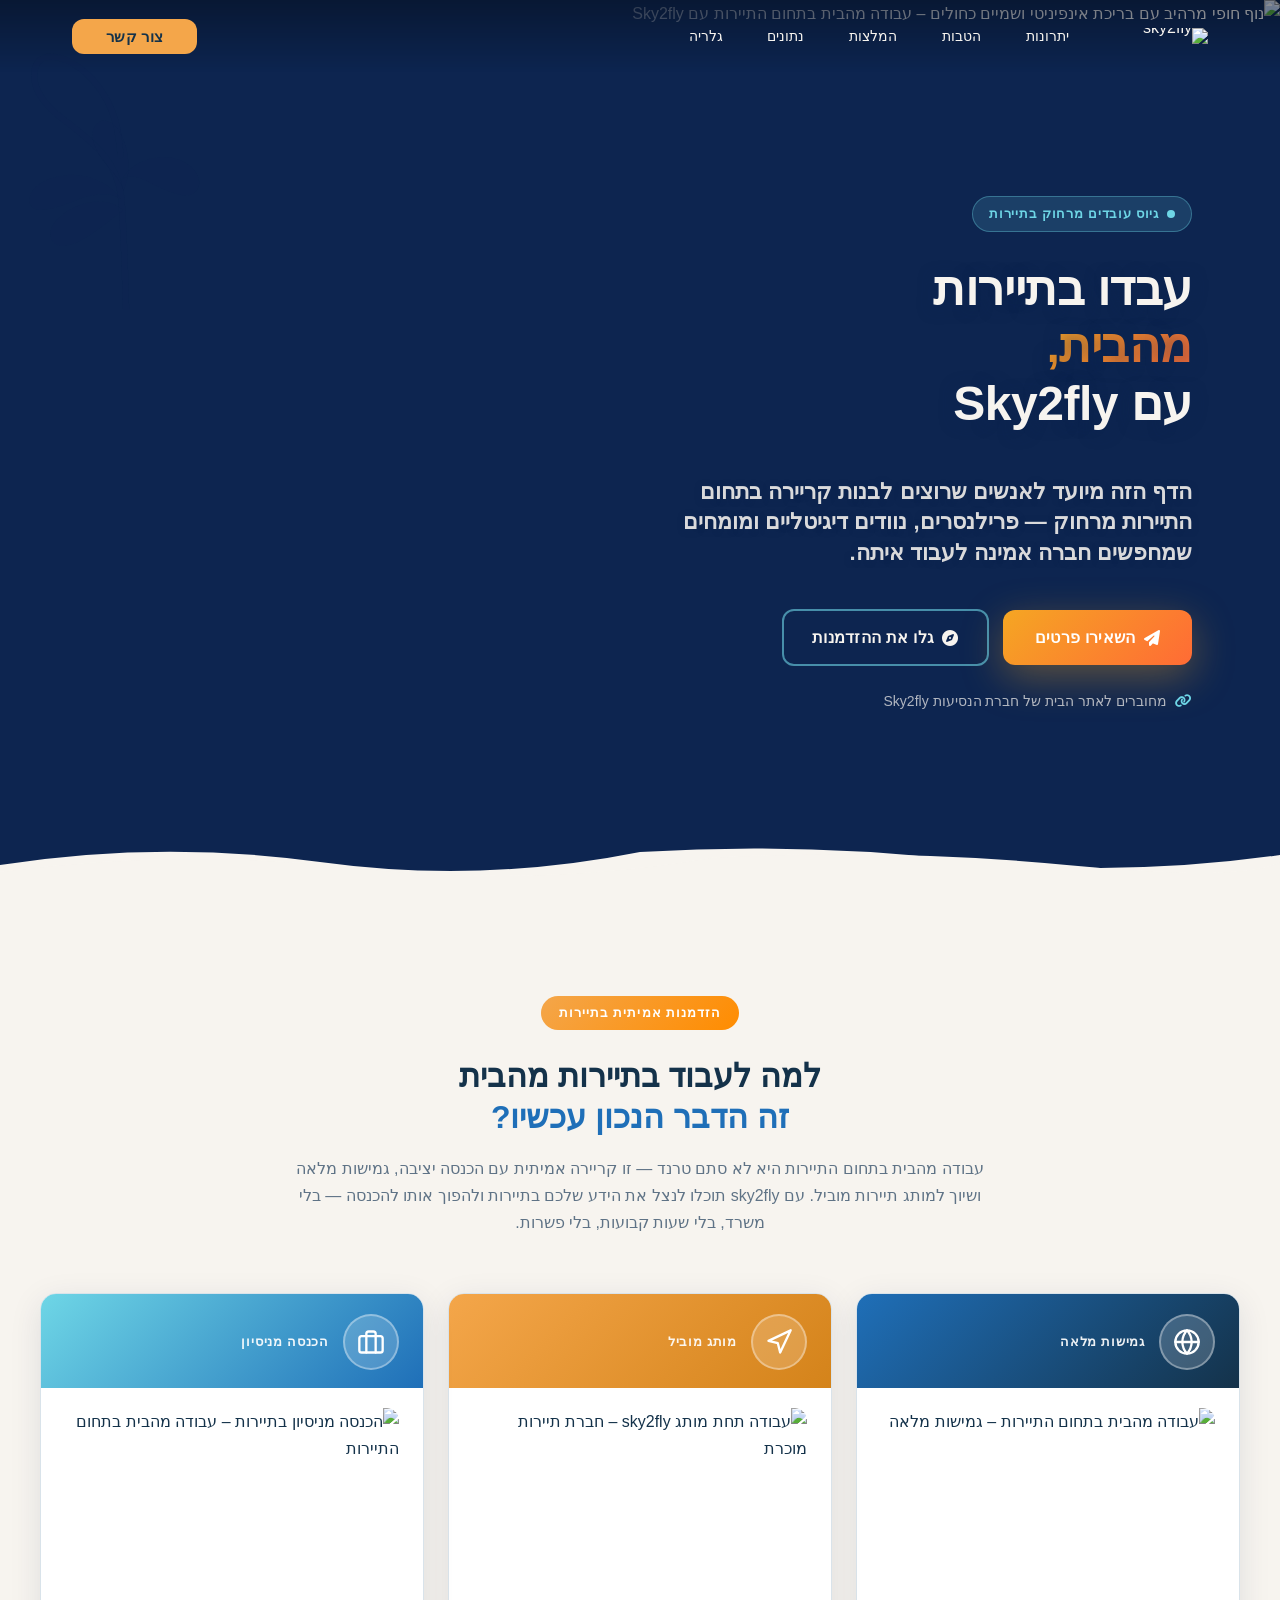
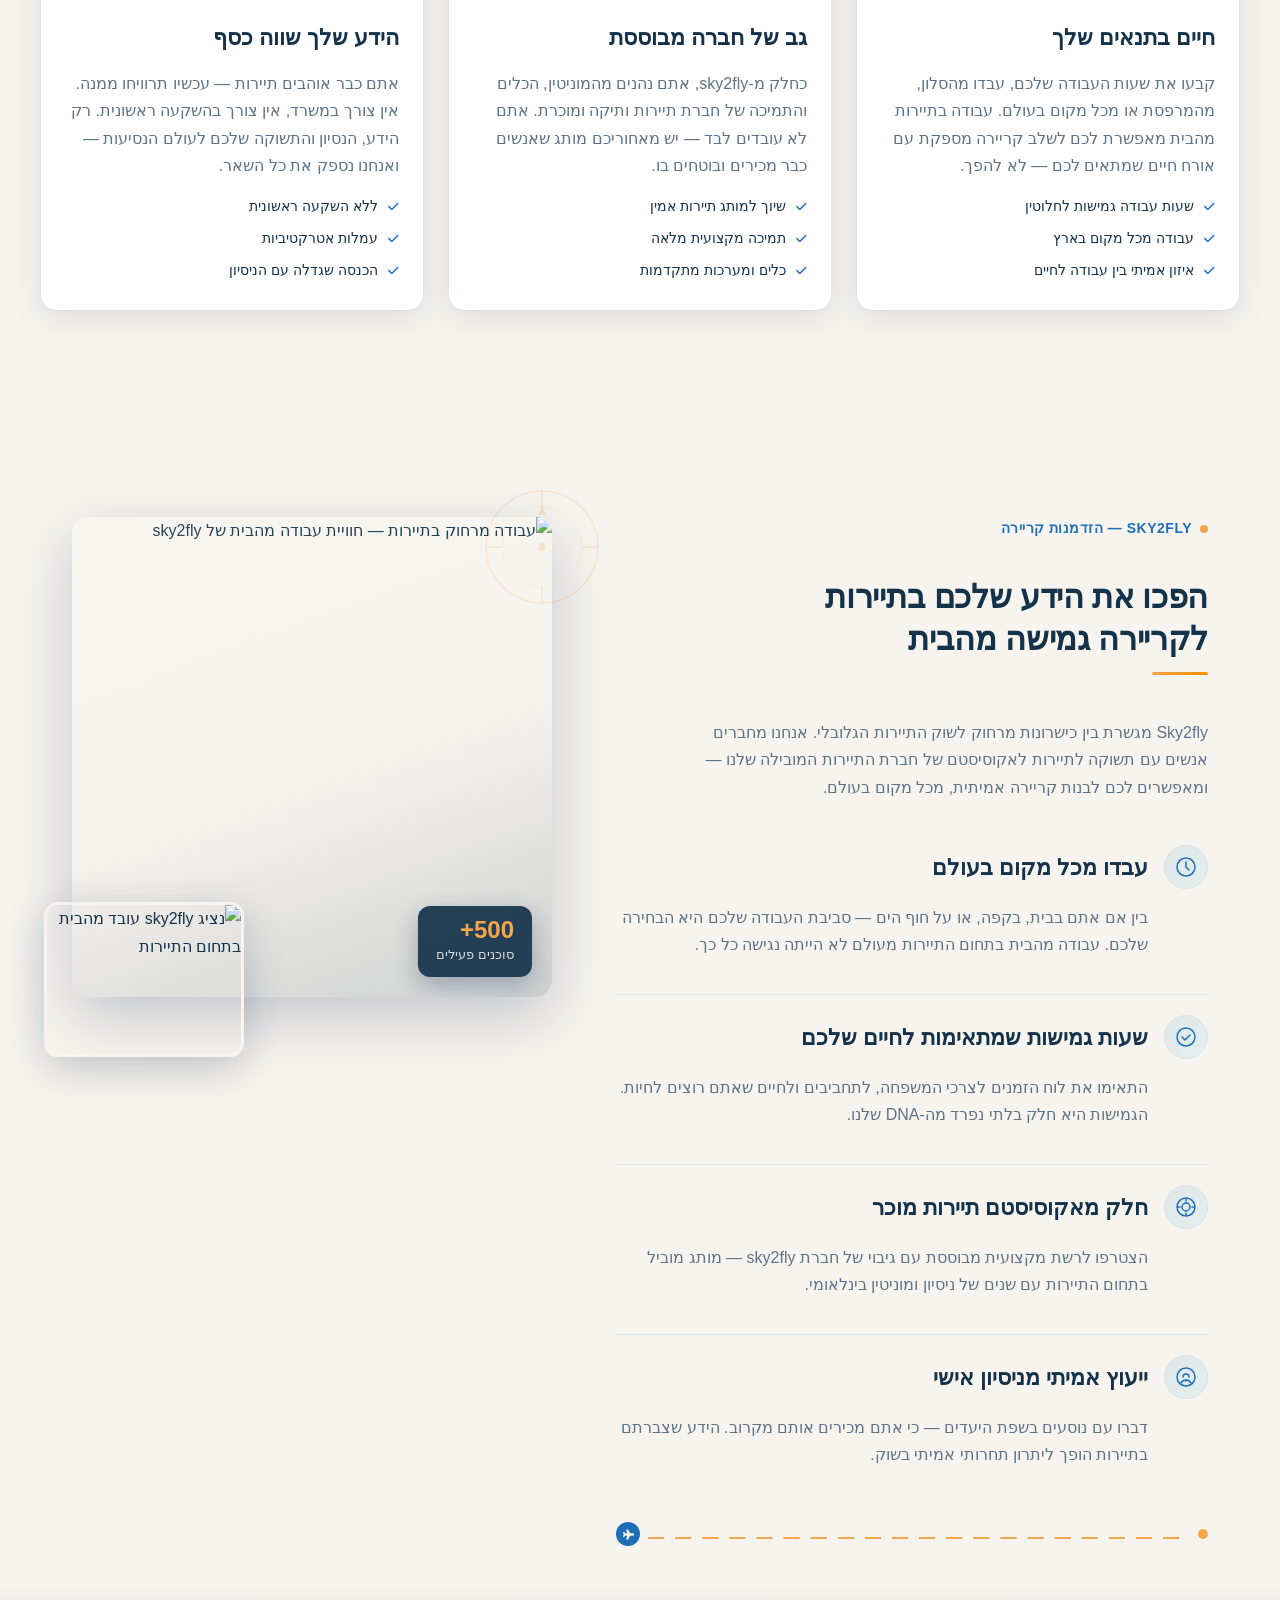
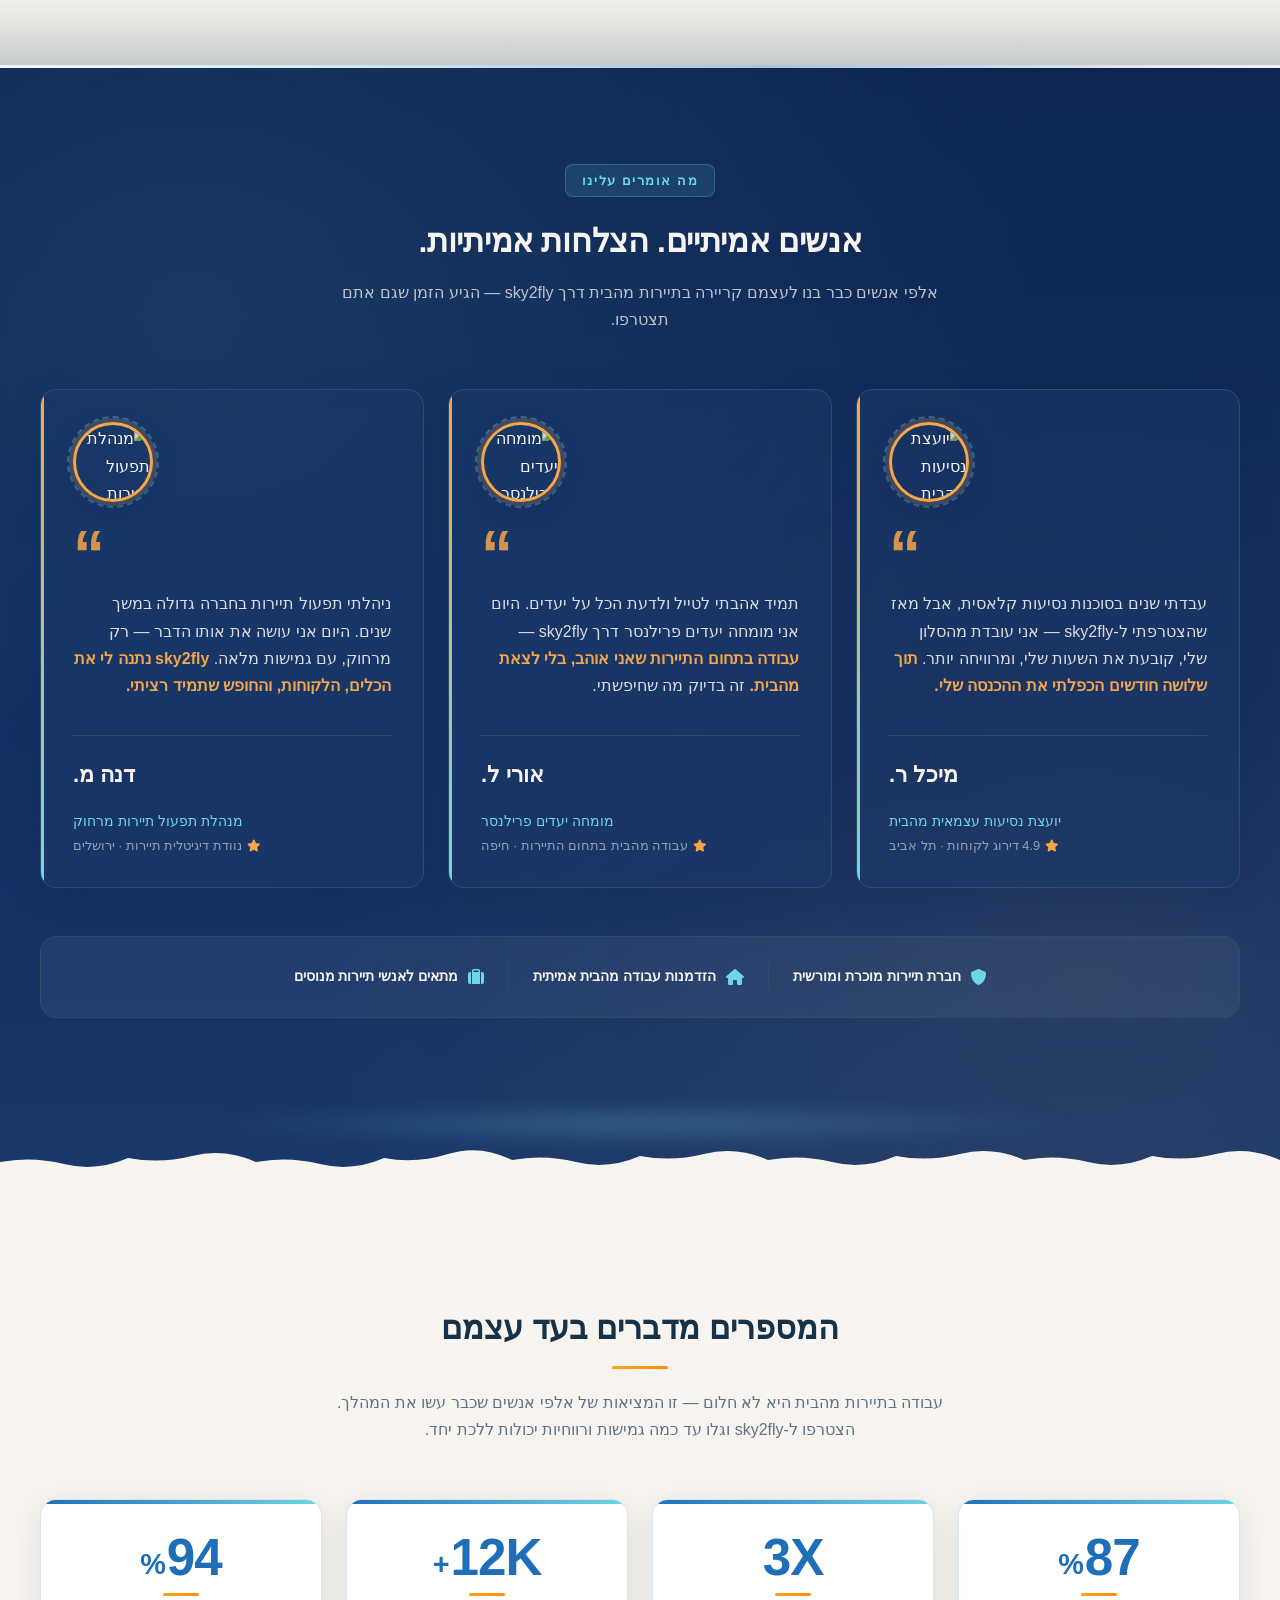
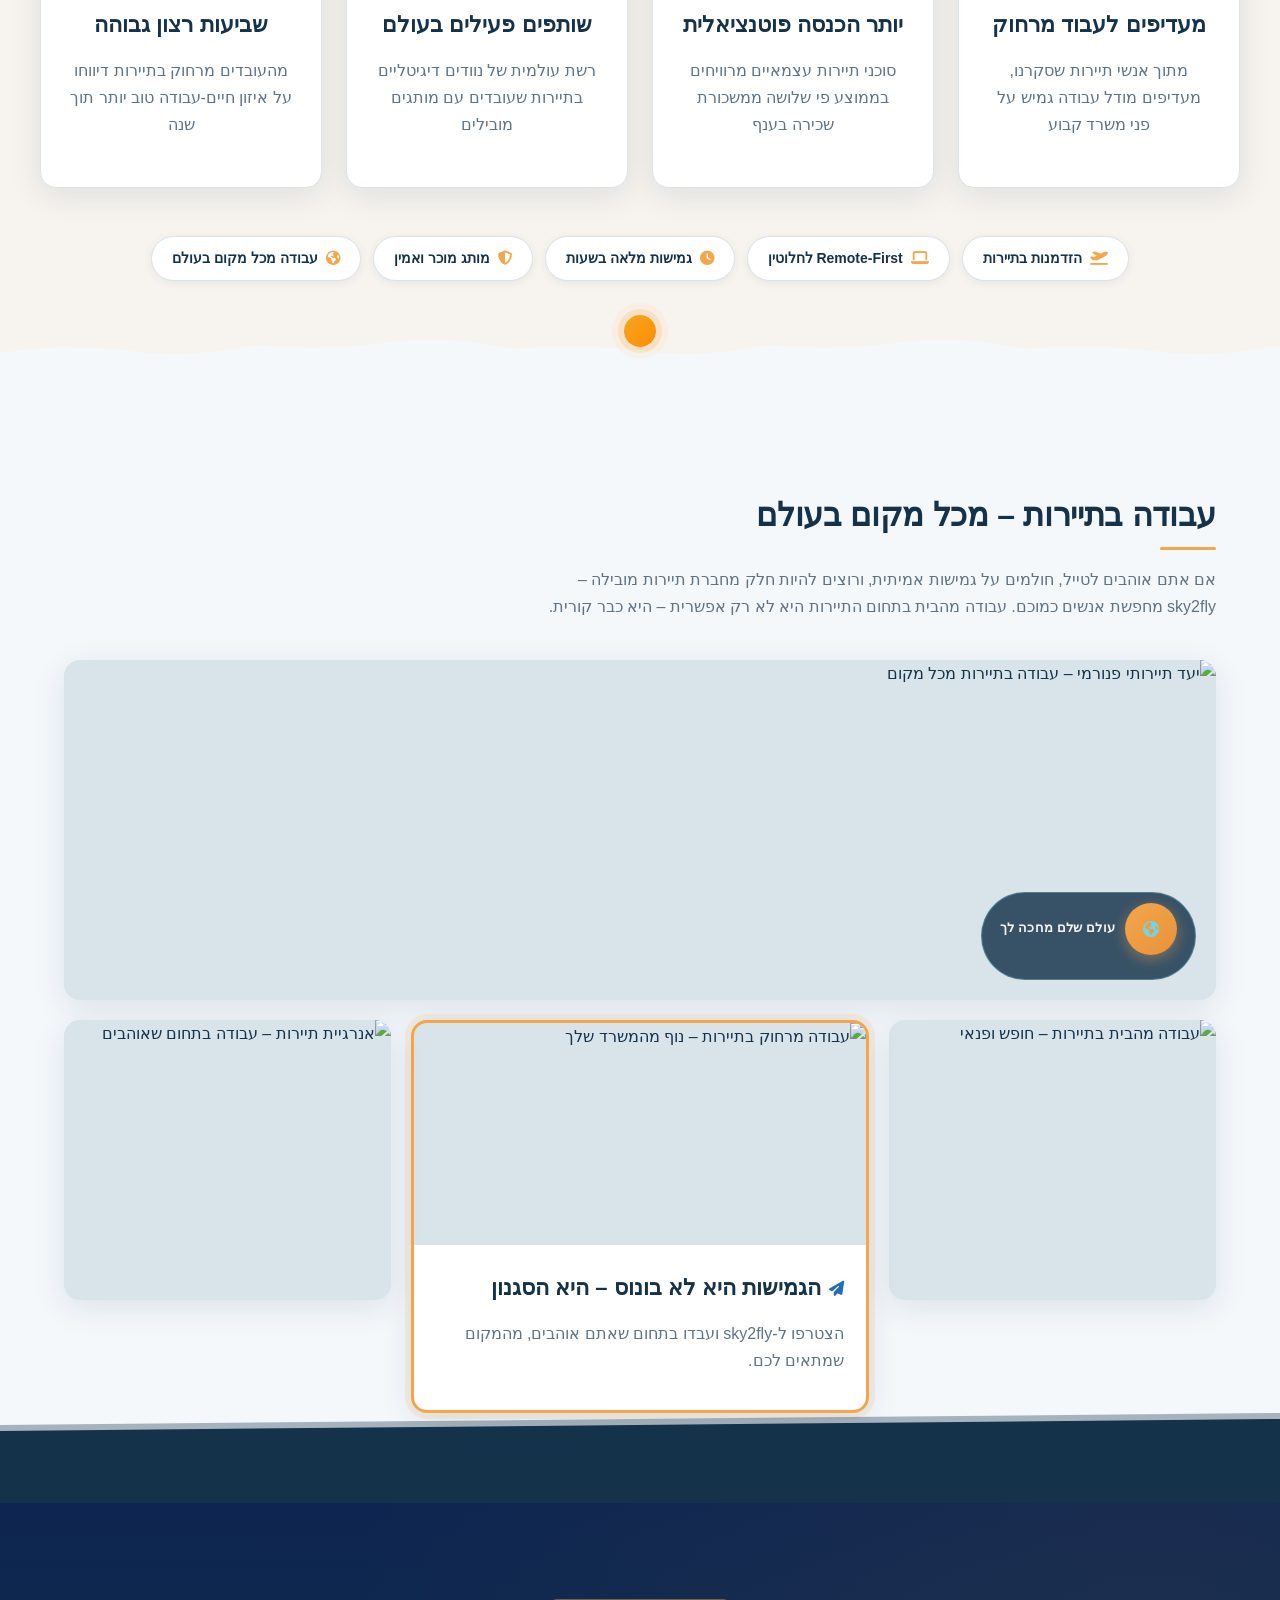
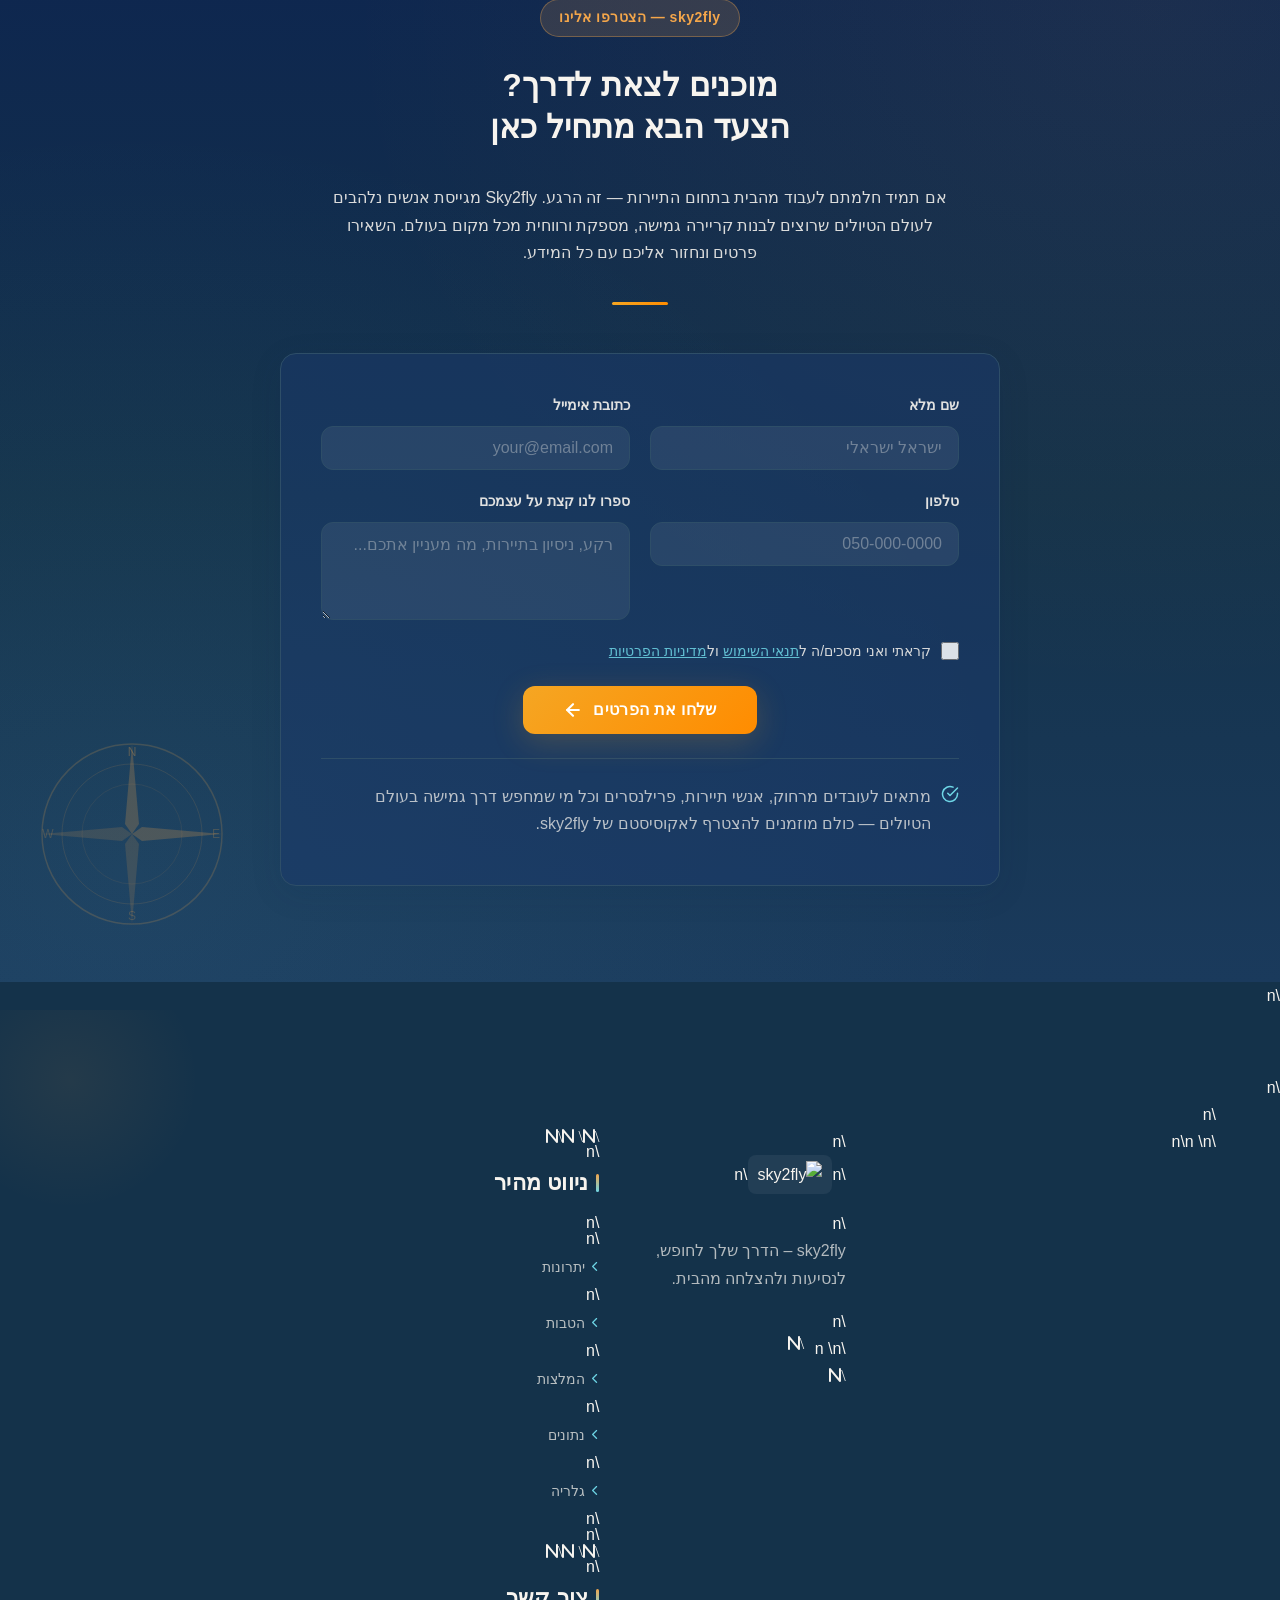
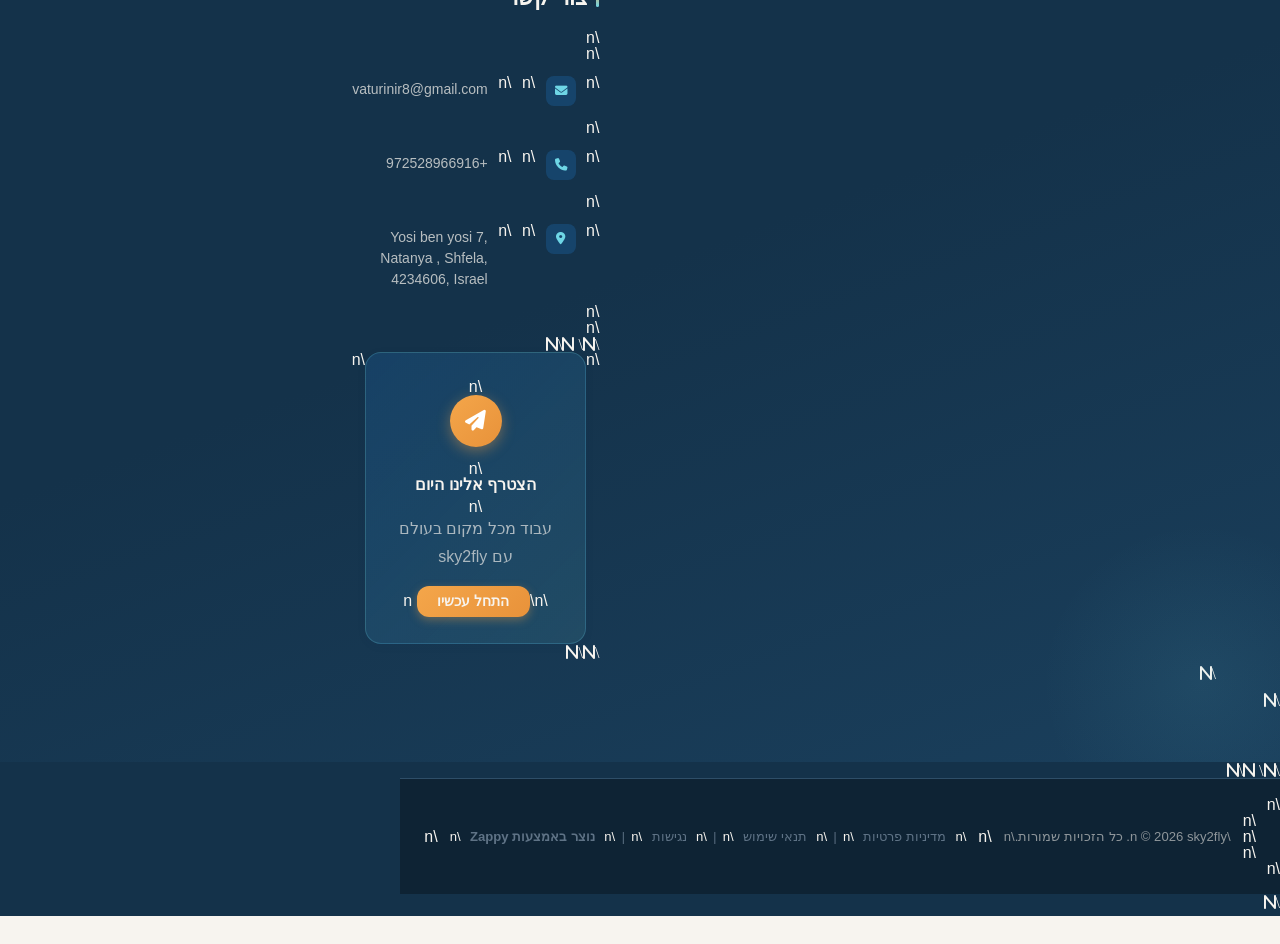
==== commit c4963702: "Background sync: Progressive GitHub Sync" ====
--- a/public/index.html
+++ b/public/index.html
@@ -343,7 +343,7 @@
     </svg>
   </button>
 
-  <button class="phone-header-btn" data-phone="[business_phone]" aria-label="Call">
+  <button class="phone-header-btn" data-phone="+972528966916" aria-label="Call">
     <svg width="20" height="20" viewBox="0 0 24 24" fill="currentColor">
       <path d="M22 16.92v3a2 2 0 0 1-2.18 2 19.79 19.79 0 0 1-8.63-3.07 19.5 19.5 0 0 1-6-6 19.79 19.79 0 0 1-3.07-8.67A2 2 0 0 1 4.11 2h3a2 2 0 0 1 2 1.72 12.84 12.84 0 0 0 .7 2.81 2 2 0 0 1-.45 2.11L8.09 9.91a16 16 0 0 0 6 6l1.27-1.27a2 2 0 0 1 2.11-.45 12.84 12.84 0 0 0 2.81.7A2 2 0 0 1 22 16.92z"></path>
     </svg>
@@ -352,7 +352,7 @@
   <div class="nav-container">
     <div class="nav-right-group"><div class="nav-brand">
       <a href="/" class="logo-link">
-        <img src="/assets/sky2fly-logo.webp" alt="sky2fly" class="logo">
+        <img src="/assets/sky2fly-logo-1777523421018-k08xrj.webp?v=1777523422014-qi65e9" alt="sky2fly" class="logo">
       </a>
     </div><ul class="nav-menu" id="navMenu"><li><a href="#features">יתרונות</a></li><li><a href="#benefits">הטבות</a></li><li><a href="#testimonials">המלצות</a></li><li><a href="#stats">נתונים</a></li><li><a href="#showcase">גלריה</a></li></ul></div>
 
@@ -746,7 +746,7 @@
         const phoneLinks = document.querySelectorAll('a[href^="tel:"]');
         const phoneNumber = phoneLinks.length > 0 
           ? phoneLinks[0].getAttribute('href').replace('tel:', '')
-          : '[business_phone]';
+          : '+972528966916';
         
         window.location.href = 'tel:' + phoneNumber;
         console.log('[Navbar] Phone button clicked');
@@ -1418,7 +1418,7 @@
 </section>
   </main>
   
-  <footer class="site-footer" dir="rtl">\n  <div class="footer-main">\n    <div class="footer-container">\n      <div class="footer-grid">\n\n        <!-- Company Info -->\n        <div class="footer-col footer-brand">\n          <div class="footer-logo-wrap">\n            <img src="/assets/sky2fly-logo.webp" alt="sky2fly" class="logo">\n          </div>\n          <p class="footer-tagline">sky2fly – הדרך שלך לחופש, לנסיעות ולהצלחה מהבית.</p>\n          <div class="footer-social">\n            <a href="[facebook_handle]" aria-label="Facebook"><i class="fab fa-facebook-f"></i></a>\n            <a href="[instagram_handle]" aria-label="Instagram"><i class="fab fa-instagram&quot;></i></a>\n            <a href=" [whatsapp_handle]'="" aria-label="WhatsApp"><i class="fab fa-whatsapp"></i></i></a><i class="fab fa-instagram&quot;></i></a>\n            <a href=" [whatsapp_handle]'="" aria-label="WhatsApp">\n          </i></div><i class="fab fa-instagram&quot;></i></a>\n            <a href=" [whatsapp_handle]'="" aria-label="WhatsApp">\n        </i></div><i class="fab fa-instagram&quot;></i></a>\n            <a href=" [whatsapp_handle]'="" aria-label="WhatsApp">\n\n        <!-- Quick Links -->\n        <div class="footer-col">\n          <h3 class="footer-heading"><span class="heading-accent"></span>ניווט מהיר</h3>\n          <ul class="footer-links">\n            <li><a href="#features"><i class="fas fa-chevron-left"></i>יתרונות</a></li>\n            <li><a href="#benefits"><i class="fas fa-chevron-left"></i>הטבות</a></li>\n            <li><a href="#testimonials"><i class="fas fa-chevron-left"></i>המלצות</a></li>\n            <li><a href="#stats"><i class="fas fa-chevron-left"></i>נתונים</a></li>\n            <li><a href="#showcase"><i class="fas fa-chevron-left"></i>גלריה</a></li>\n          </ul>\n        </div>\n\n        <!-- Contact Info -->\n        <div class="footer-col">\n          <h3 class="footer-heading"><span class="heading-accent"></span>צור קשר</h3>\n          <ul class="footer-contact">\n            <li>\n              <span class="contact-icon"><i class="fas fa-envelope"></i></span>\n              <span class="contact-text"><a href="mailto:[business_email]">[business_email]</a></span>\n            </li>\n            <li>\n              <span class="contact-icon"><i class="fas fa-phone"></i></span>\n              <span class="contact-text"><a href="tel:[business_phone]">[business_phone]</a></span>\n            </li>\n            <li><a href="/">\n              <span class="contact-icon"><i class="fas fa-map-marker-alt"></i></span>\n              <span class="contact-text">[business_address]</span>\n</a></li>\n          </ul>\n        </div>\n\n        <!-- Newsletter / CTA Badge -->\n        <div class="footer-col footer-cta-col">\n          <div class="footer-badge">\n            <div class="badge-icon"><i class="fas fa-paper-plane"></i></div>\n            <h4 class="badge-title">הצטרף אלינו היום</h4>\n            <p class="badge-text">עבוד מכל מקום בעולם עם sky2fly</p>\n            <a href="#features" class="badge-btn">התחל עכשיו</a>\n          </div>\n        </div>\n\n      </i></div><i class="fab fa-instagram&quot;></i></a>\n            <a href=" [whatsapp_handle]'="" aria-label="WhatsApp">\n    </i></div><i class="fab fa-instagram&quot;></i></a>\n            <a href=" [whatsapp_handle]'="" aria-label="WhatsApp">\n  </i></div><i class="fab fa-instagram&quot;></i></a>\n            <a href=" [whatsapp_handle]'="" aria-label="WhatsApp">\n\n  <!-- Bottom Bar -->\n  <div class="footer-bottom">\n    <div class="footer-container">\n      <div class="footer-bottom-inner">\n        <div class="footer-copyright">\n          © 2026 sky2fly. כל הזכויות שמורות.\n        </div>\n        <div class="footer-legal">\n          <a href="/privacy">מדיניות פרטיות</a>\n          <span class="legal-sep">|</span>\n          <a href="/terms">תנאי שימוש</a>\n          <span class="legal-sep">|</span>\n          <a href="/accessibility">נגישות</a>\n          <span class="legal-sep">|</span>\n          <a href="https://zappy5.com" target="_blank" class="zappy-attribution">נוצר באמצעות Zappy</a>\n        </div>\n      </div>\n    </div>\n  </div>\n</i></footer><i class="fab fa-instagram&quot;></i></a>\n            <a href=" [whatsapp_handle]'="" aria-label="WhatsApp">
+  <footer class="site-footer" dir="rtl">\n  <div class="footer-main">\n    <div class="footer-container">\n      <div class="footer-grid">\n\n        <!-- Company Info -->\n        <div class="footer-col footer-brand">\n          <div class="footer-logo-wrap">\n            <img src="/assets/sky2fly-logo.webp" alt="sky2fly" class="logo">\n          </div>\n          <p class="footer-tagline">sky2fly – הדרך שלך לחופש, לנסיעות ולהצלחה מהבית.</p>\n          <div class="footer-social">\n            <a href="#" aria-label="Facebook" style="display:none !important;"><i class="fab fa-facebook-f"></i></a>\n            <a href="#" aria-label="Instagram" style="display:none !important;"><i class="fab fa-instagram&quot;></i></a>\n            <a href=" [whatsapp_handle]'="" aria-label="WhatsApp"><i class="fab fa-whatsapp"></i></i></a><i class="fab fa-instagram&quot;></i></a>\n            <a href=" [whatsapp_handle]'="" aria-label="WhatsApp">\n          </i></div><i class="fab fa-instagram&quot;></i></a>\n            <a href=" [whatsapp_handle]'="" aria-label="WhatsApp">\n        </i></div><i class="fab fa-instagram&quot;></i></a>\n            <a href=" [whatsapp_handle]'="" aria-label="WhatsApp">\n\n        <!-- Quick Links -->\n        <div class="footer-col">\n          <h3 class="footer-heading"><span class="heading-accent"></span>ניווט מהיר</h3>\n          <ul class="footer-links">\n            <li><a href="#features"><i class="fas fa-chevron-left"></i>יתרונות</a></li>\n            <li><a href="#benefits"><i class="fas fa-chevron-left"></i>הטבות</a></li>\n            <li><a href="#testimonials"><i class="fas fa-chevron-left"></i>המלצות</a></li>\n            <li><a href="#stats"><i class="fas fa-chevron-left"></i>נתונים</a></li>\n            <li><a href="#showcase"><i class="fas fa-chevron-left"></i>גלריה</a></li>\n          </ul>\n        </div>\n\n        <!-- Contact Info -->\n        <div class="footer-col">\n          <h3 class="footer-heading"><span class="heading-accent"></span>צור קשר</h3>\n          <ul class="footer-contact">\n            <li>\n              <span class="contact-icon"><i class="fas fa-envelope"></i></span>\n              <span class="contact-text"><a href="mailto:vaturinir8@gmail.com">vaturinir8@gmail.com</a></span>\n            </li>\n            <li>\n              <span class="contact-icon"><i class="fas fa-phone"></i></span>\n              <span class="contact-text"><a href="tel:+972528966916">+972528966916</a></span>\n            </li>\n            <li><a href="/">\n              <span class="contact-icon"><i class="fas fa-map-marker-alt"></i></span>\n              <span class="contact-text">Yosi ben yosi 7, Natanya , Shfela, 4234606, Israel </span>\n</a></li>\n          </ul>\n        </div>\n\n        <!-- Newsletter / CTA Badge -->\n        <div class="footer-col footer-cta-col">\n          <div class="footer-badge">\n            <div class="badge-icon"><i class="fas fa-paper-plane"></i></div>\n            <h4 class="badge-title">הצטרף אלינו היום</h4>\n            <p class="badge-text">עבוד מכל מקום בעולם עם sky2fly</p>\n            <a href="#features" class="badge-btn">התחל עכשיו</a>\n          </div>\n        </div>\n\n      </i></div><i class="fab fa-instagram&quot;></i></a>\n            <a href=" [whatsapp_handle]'="" aria-label="WhatsApp">\n    </i></div><i class="fab fa-instagram&quot;></i></a>\n            <a href=" [whatsapp_handle]'="" aria-label="WhatsApp">\n  </i></div><i class="fab fa-instagram&quot;></i></a>\n            <a href=" [whatsapp_handle]'="" aria-label="WhatsApp">\n\n  <!-- Bottom Bar -->\n  <div class="footer-bottom">\n    <div class="footer-container">\n      <div class="footer-bottom-inner">\n        <div class="footer-copyright">\n          © 2026 sky2fly. כל הזכויות שמורות.\n        </div>\n        <div class="footer-legal">\n          <a href="/privacy">מדיניות פרטיות</a>\n          <span class="legal-sep">|</span>\n          <a href="/terms">תנאי שימוש</a>\n          <span class="legal-sep">|</span>\n          <a href="/accessibility">נגישות</a>\n          <span class="legal-sep">|</span>\n          <a href="https://zappy5.com" target="_blank" class="zappy-attribution">נוצר באמצעות Zappy</a>\n        </div>\n      </div>\n    </div>\n  </div>\n</i></footer><i class="fab fa-instagram&quot;></i></a>\n            <a href=" [whatsapp_handle]'="" aria-label="WhatsApp">
   
   <a href="https://wa.me/[whatsapp_handle]" class="whatsapp-float" aria-label="WhatsApp">
     <i class="fab fa-whatsapp"></i>
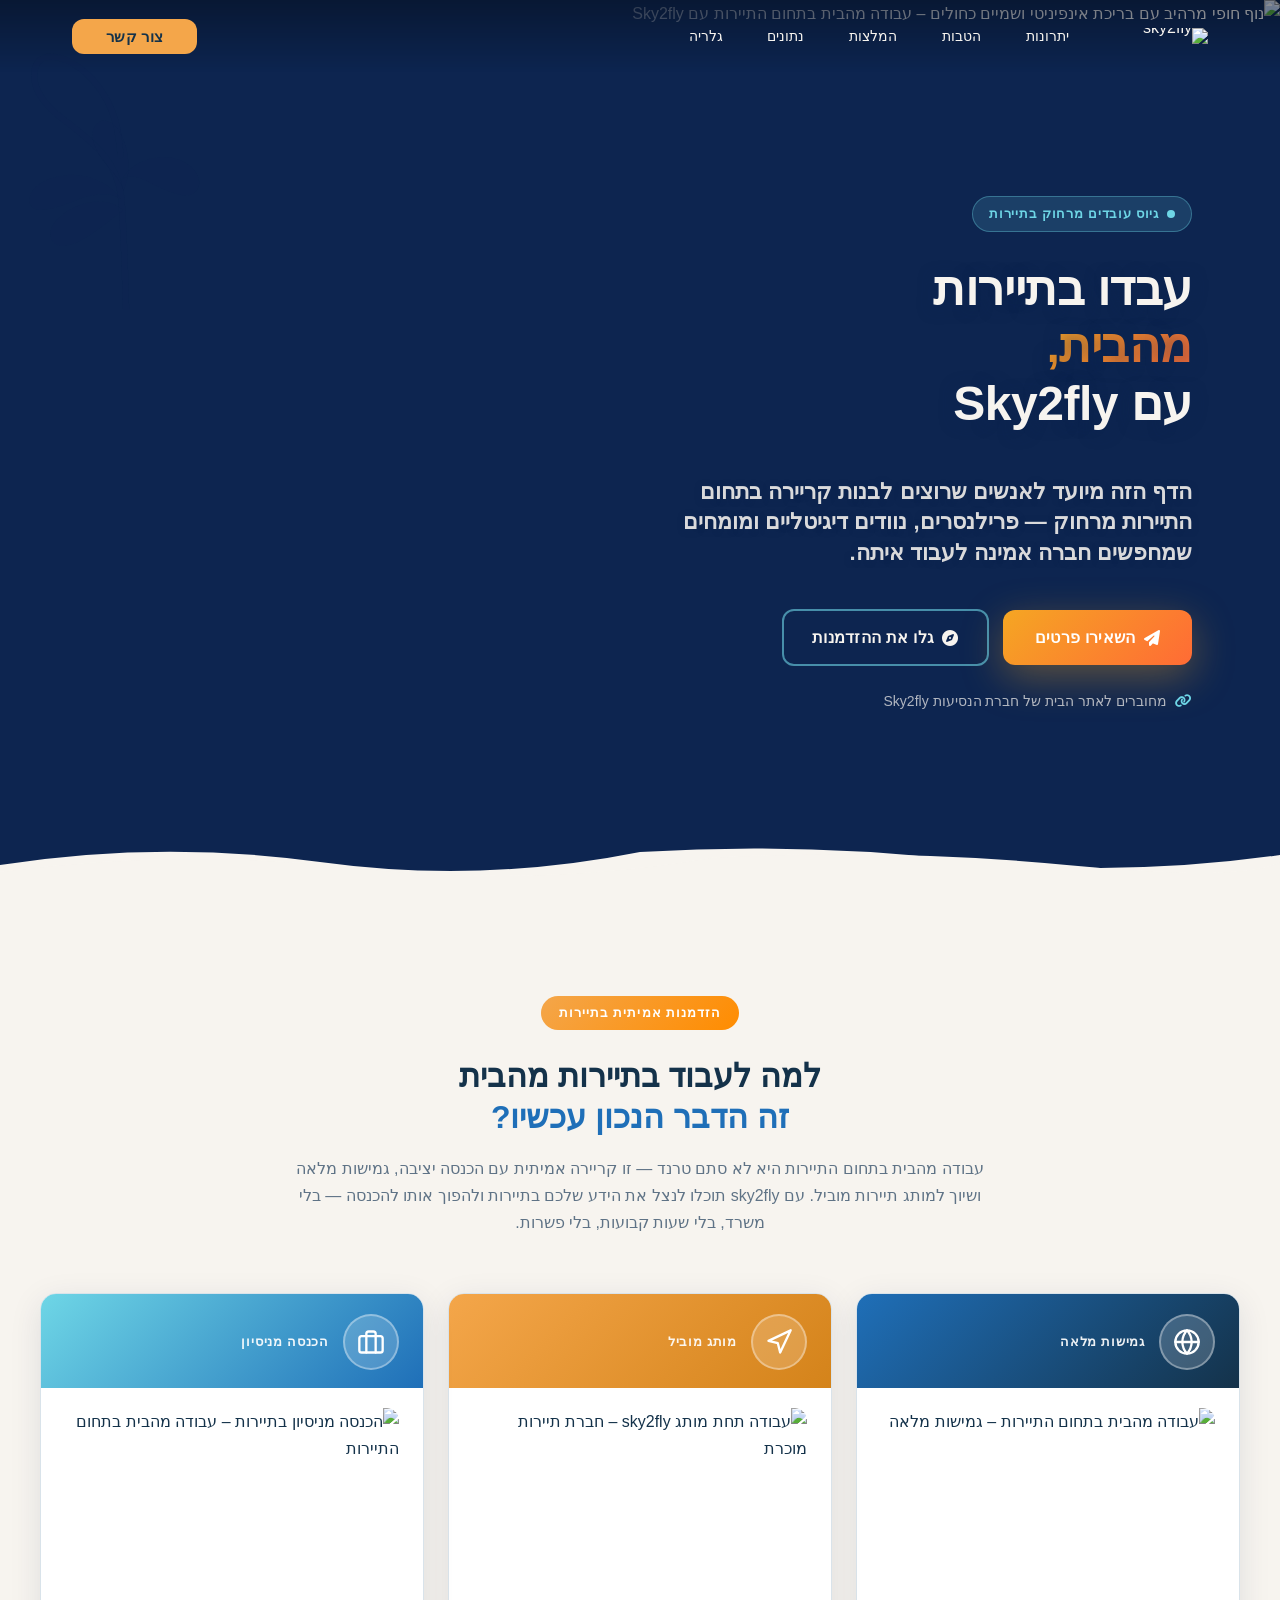
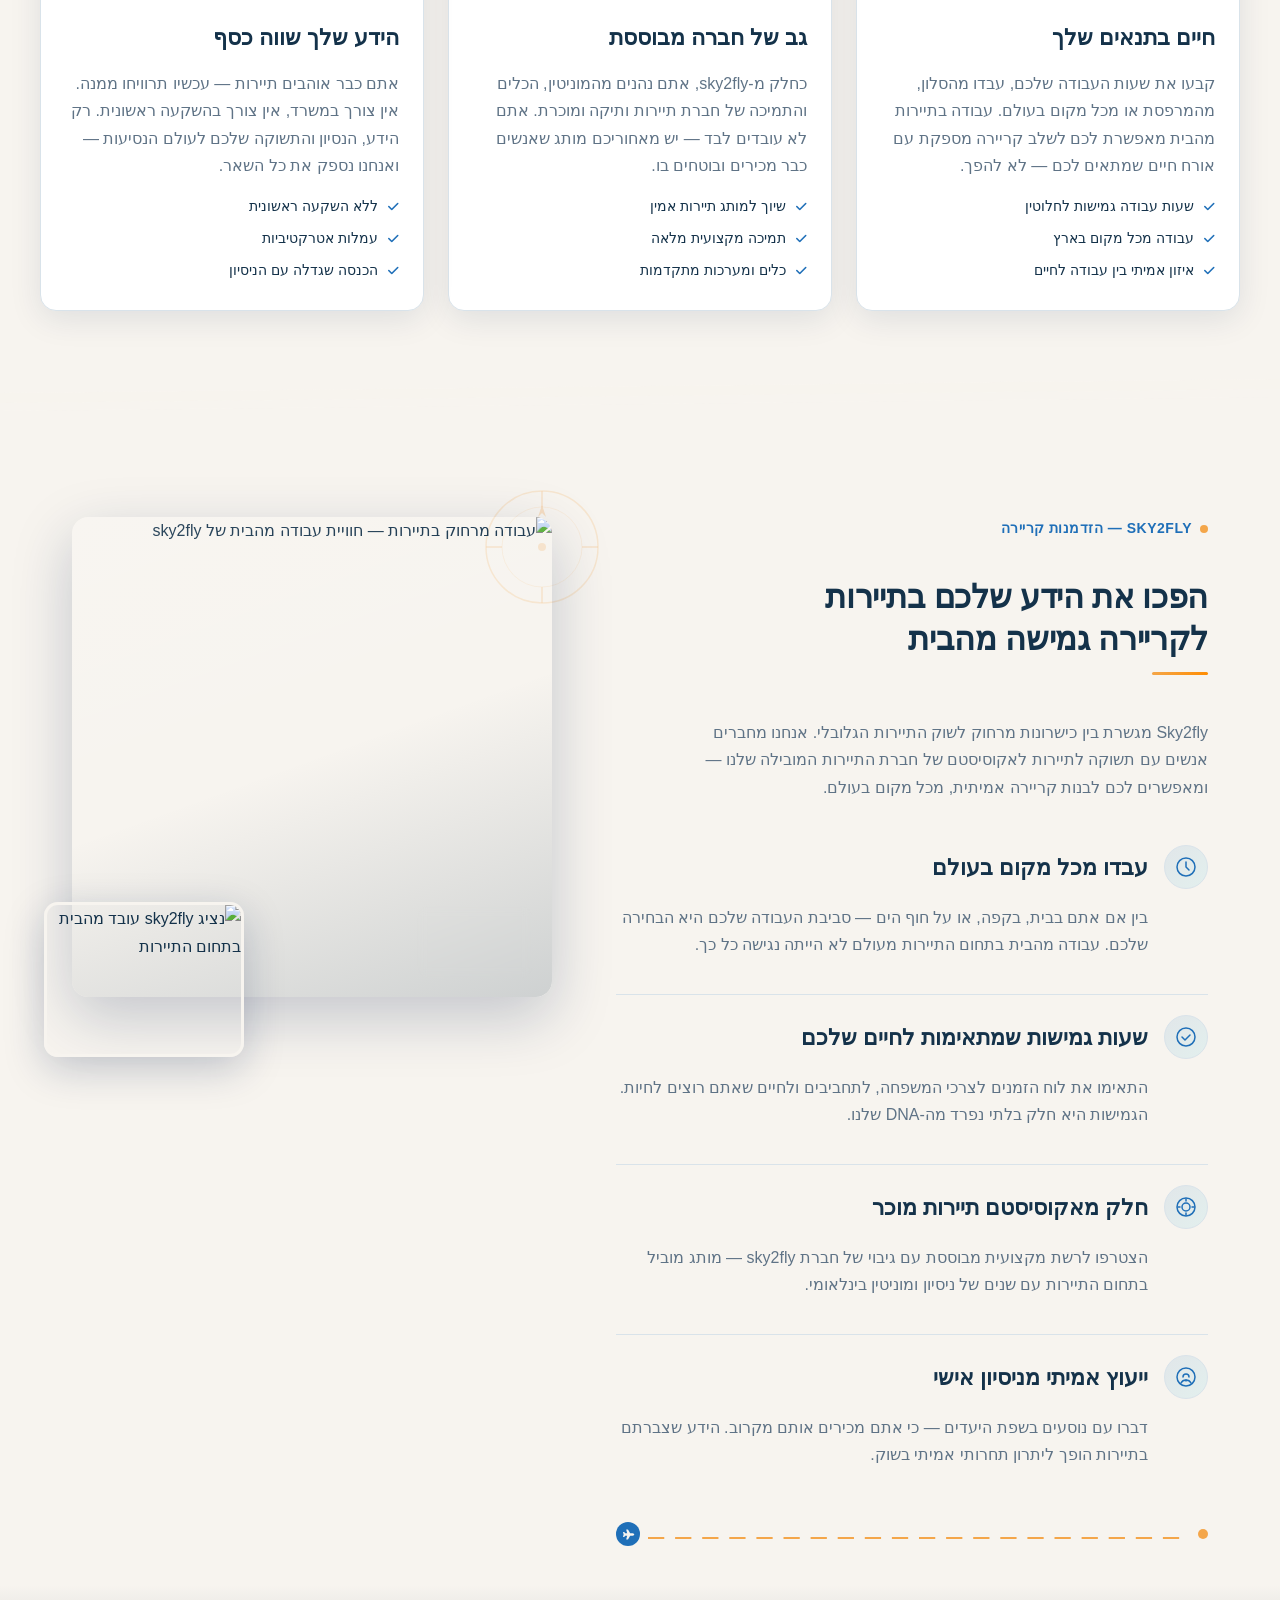
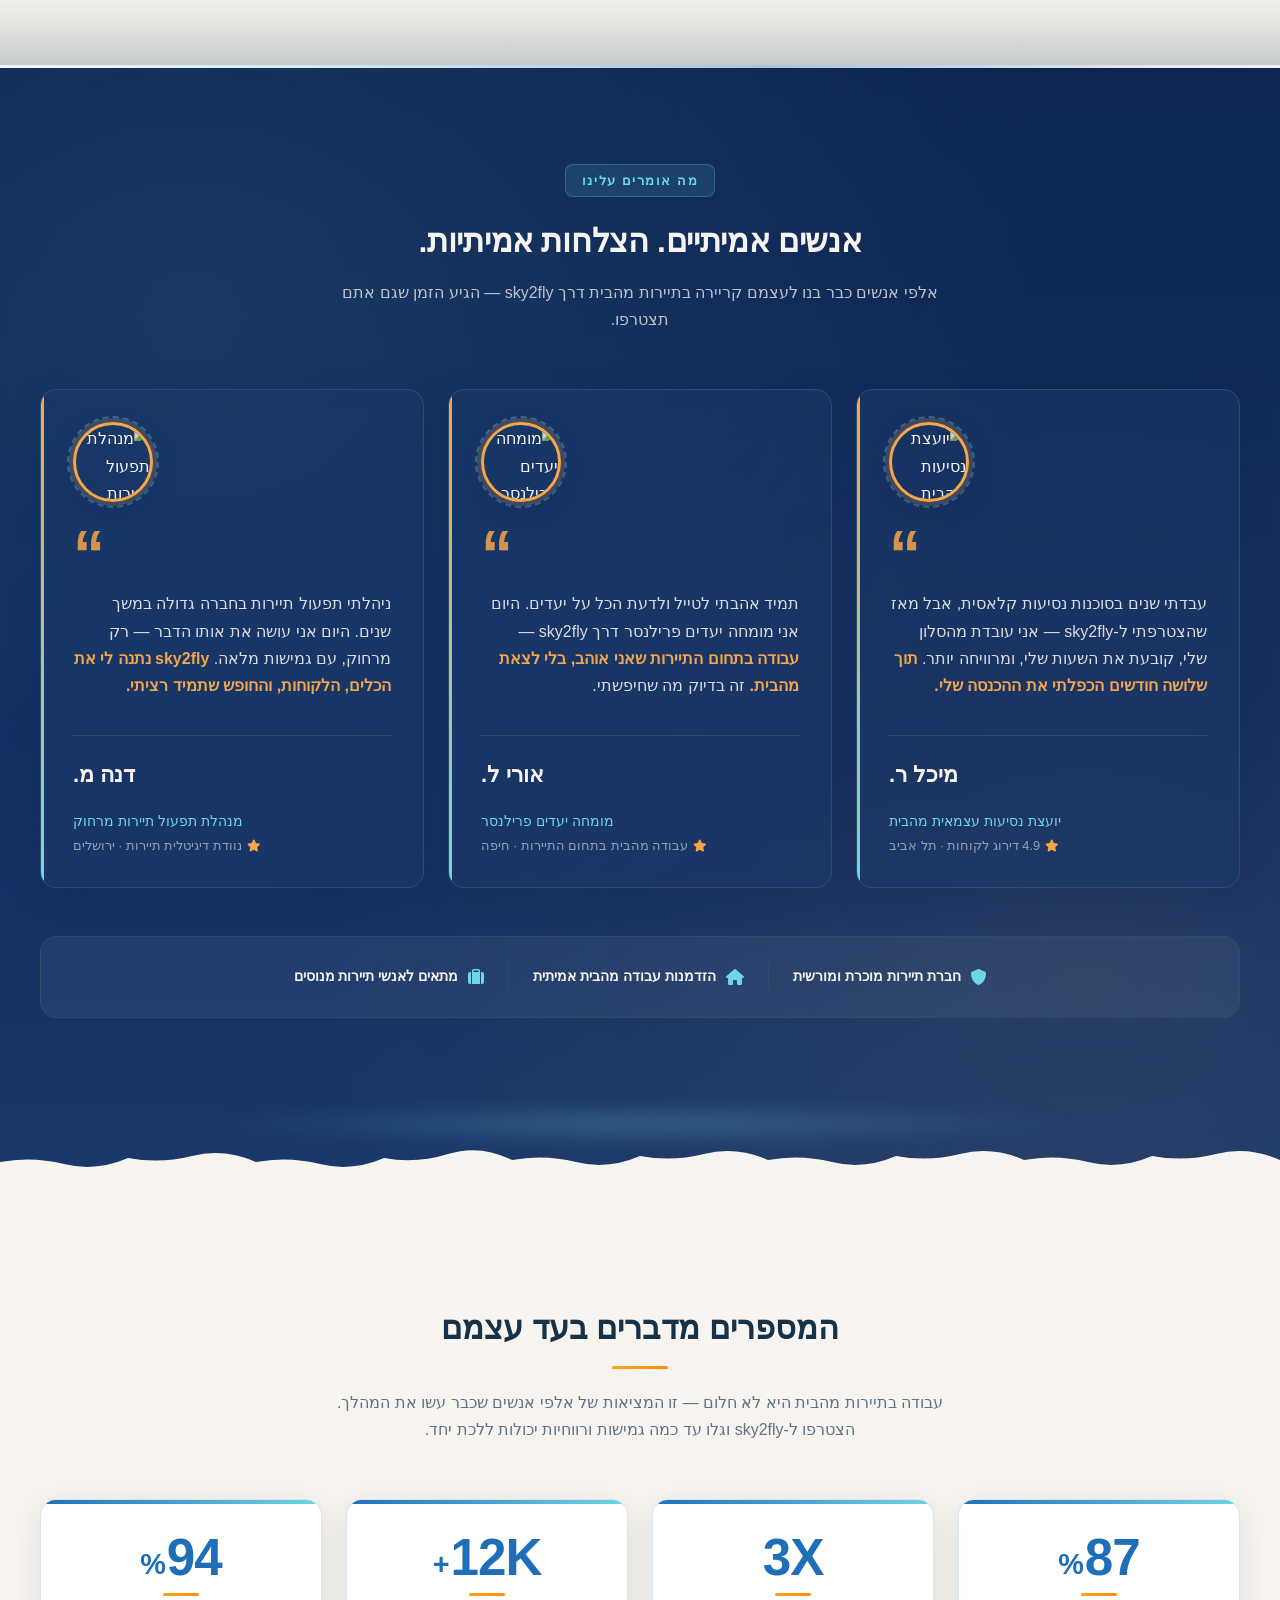
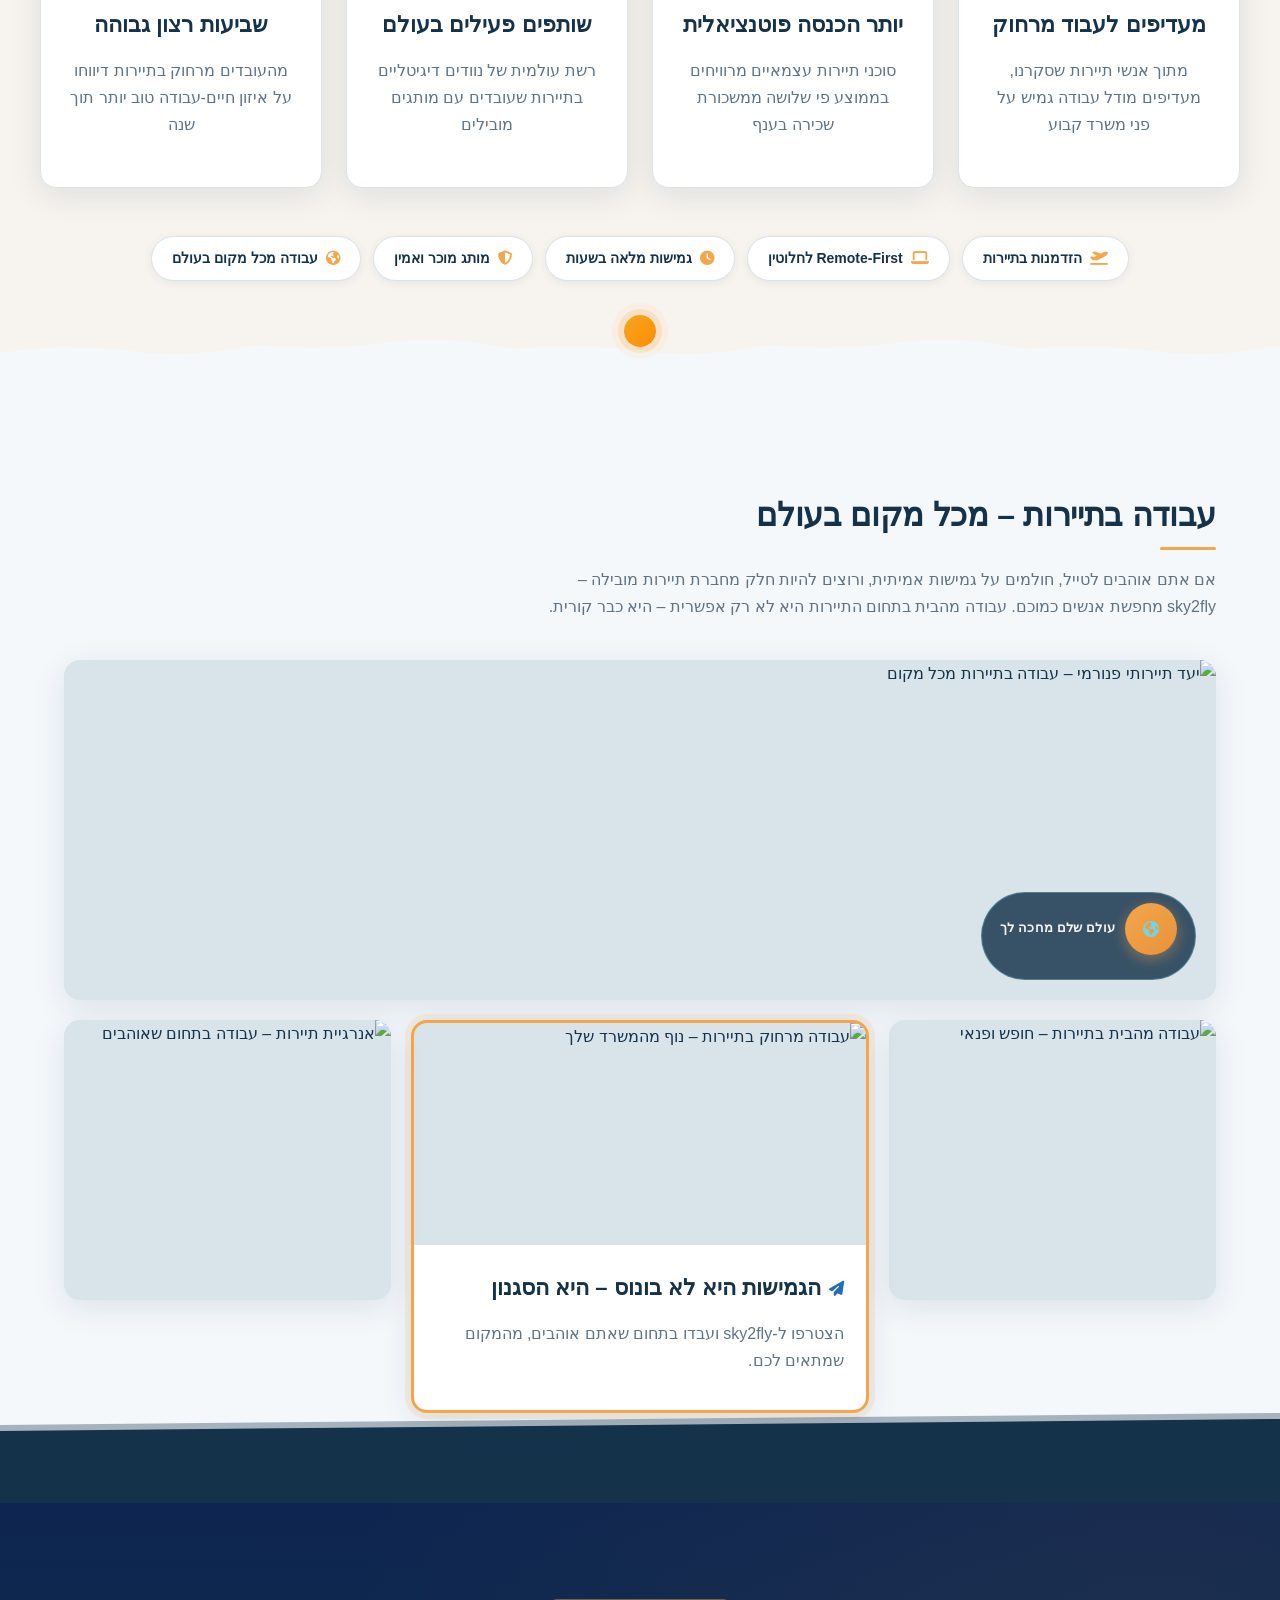
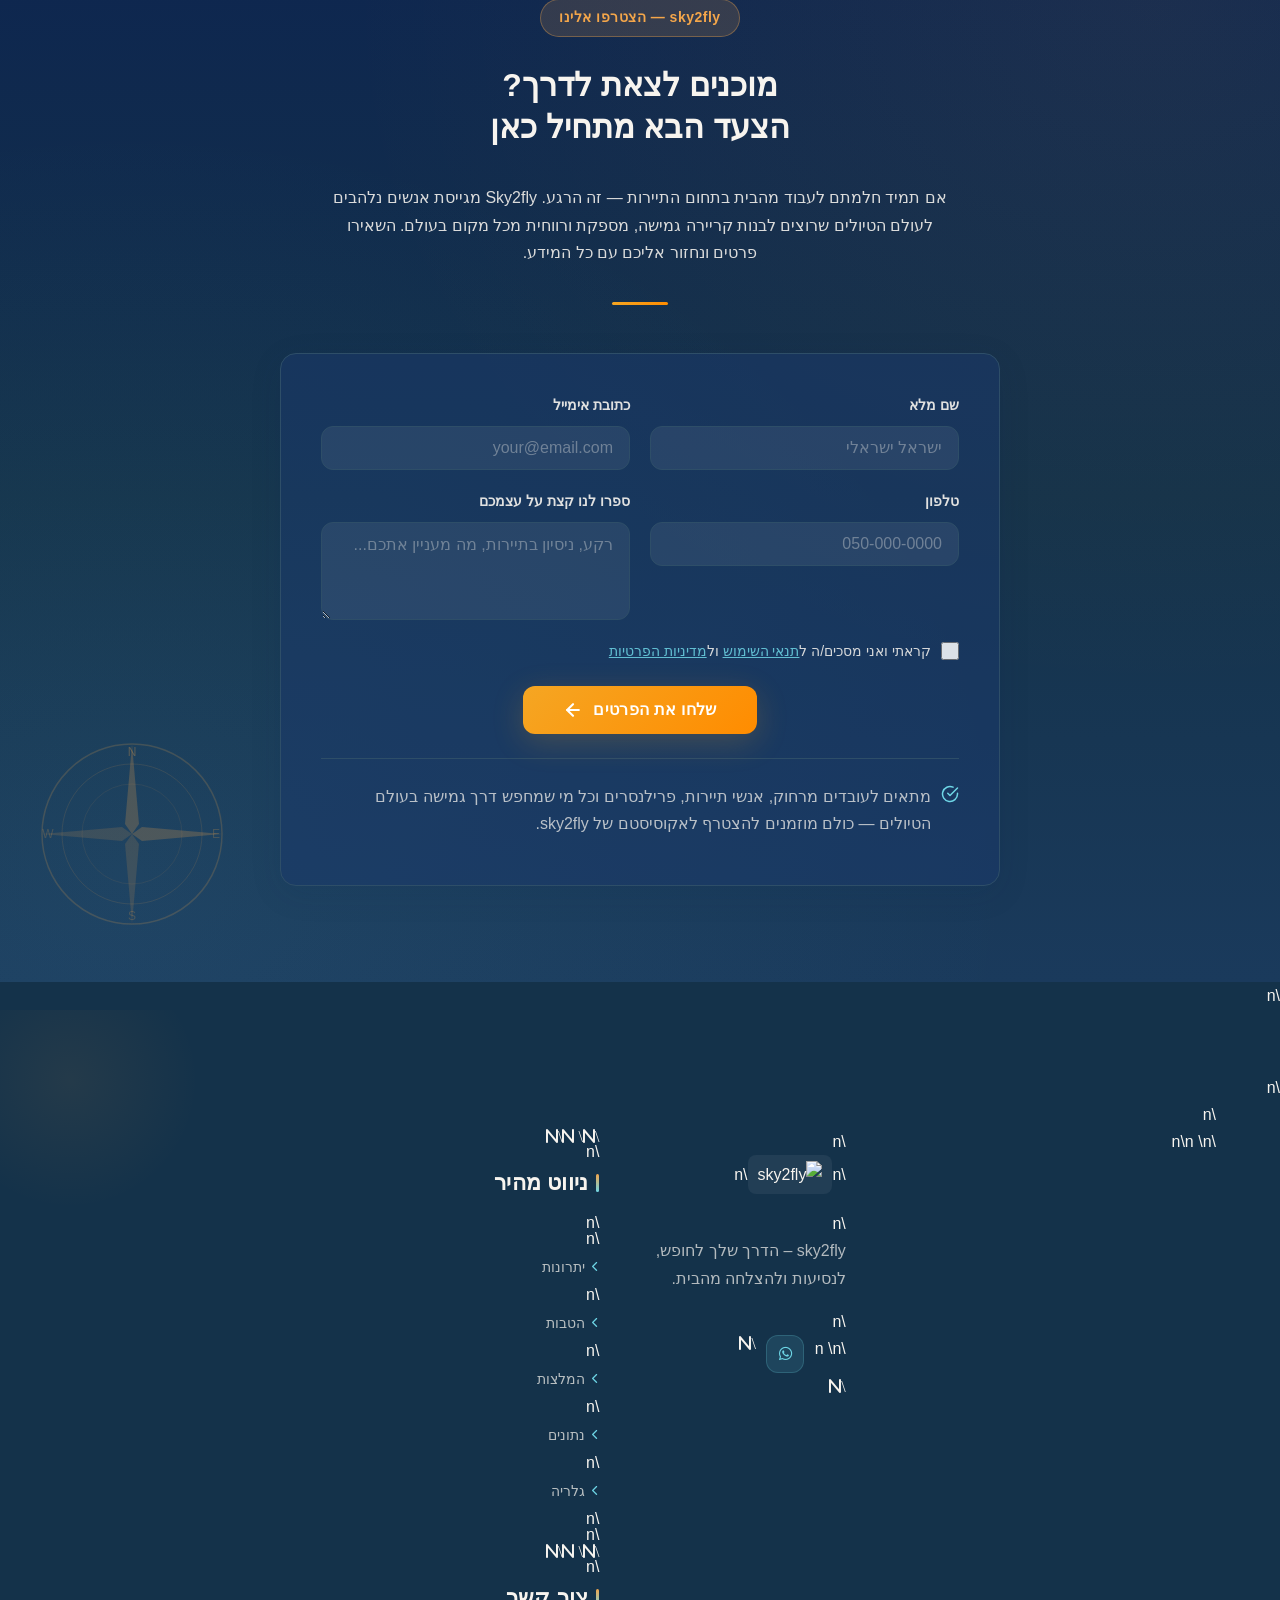
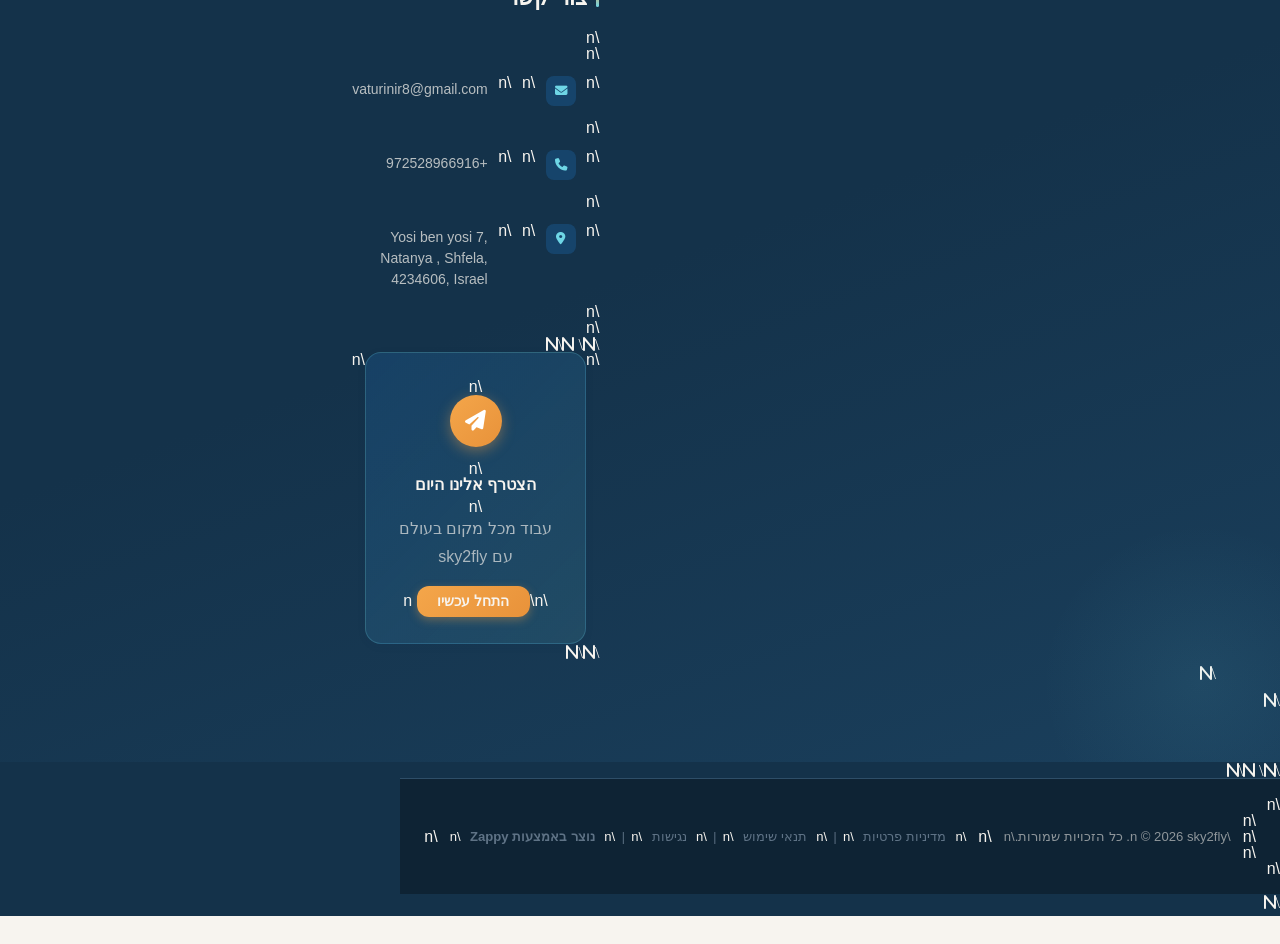
==== commit d340d052: "Background sync: Progressive GitHub Sync" ====
--- a/public/index.html
+++ b/public/index.html
@@ -1418,9 +1418,9 @@
 </section>
   </main>
   
-  <footer class="site-footer" dir="rtl">\n  <div class="footer-main">\n    <div class="footer-container">\n      <div class="footer-grid">\n\n        <!-- Company Info -->\n        <div class="footer-col footer-brand">\n          <div class="footer-logo-wrap">\n            <img src="/assets/sky2fly-logo.webp" alt="sky2fly" class="logo">\n          </div>\n          <p class="footer-tagline">sky2fly – הדרך שלך לחופש, לנסיעות ולהצלחה מהבית.</p>\n          <div class="footer-social">\n            <a href="#" aria-label="Facebook" style="display:none !important;"><i class="fab fa-facebook-f"></i></a>\n            <a href="#" aria-label="Instagram" style="display:none !important;"><i class="fab fa-instagram&quot;></i></a>\n            <a href=" [whatsapp_handle]'="" aria-label="WhatsApp"><i class="fab fa-whatsapp"></i></i></a><i class="fab fa-instagram&quot;></i></a>\n            <a href=" [whatsapp_handle]'="" aria-label="WhatsApp">\n          </i></div><i class="fab fa-instagram&quot;></i></a>\n            <a href=" [whatsapp_handle]'="" aria-label="WhatsApp">\n        </i></div><i class="fab fa-instagram&quot;></i></a>\n            <a href=" [whatsapp_handle]'="" aria-label="WhatsApp">\n\n        <!-- Quick Links -->\n        <div class="footer-col">\n          <h3 class="footer-heading"><span class="heading-accent"></span>ניווט מהיר</h3>\n          <ul class="footer-links">\n            <li><a href="#features"><i class="fas fa-chevron-left"></i>יתרונות</a></li>\n            <li><a href="#benefits"><i class="fas fa-chevron-left"></i>הטבות</a></li>\n            <li><a href="#testimonials"><i class="fas fa-chevron-left"></i>המלצות</a></li>\n            <li><a href="#stats"><i class="fas fa-chevron-left"></i>נתונים</a></li>\n            <li><a href="#showcase"><i class="fas fa-chevron-left"></i>גלריה</a></li>\n          </ul>\n        </div>\n\n        <!-- Contact Info -->\n        <div class="footer-col">\n          <h3 class="footer-heading"><span class="heading-accent"></span>צור קשר</h3>\n          <ul class="footer-contact">\n            <li>\n              <span class="contact-icon"><i class="fas fa-envelope"></i></span>\n              <span class="contact-text"><a href="mailto:vaturinir8@gmail.com">vaturinir8@gmail.com</a></span>\n            </li>\n            <li>\n              <span class="contact-icon"><i class="fas fa-phone"></i></span>\n              <span class="contact-text"><a href="tel:+972528966916">+972528966916</a></span>\n            </li>\n            <li><a href="/">\n              <span class="contact-icon"><i class="fas fa-map-marker-alt"></i></span>\n              <span class="contact-text">Yosi ben yosi 7, Natanya , Shfela, 4234606, Israel </span>\n</a></li>\n          </ul>\n        </div>\n\n        <!-- Newsletter / CTA Badge -->\n        <div class="footer-col footer-cta-col">\n          <div class="footer-badge">\n            <div class="badge-icon"><i class="fas fa-paper-plane"></i></div>\n            <h4 class="badge-title">הצטרף אלינו היום</h4>\n            <p class="badge-text">עבוד מכל מקום בעולם עם sky2fly</p>\n            <a href="#features" class="badge-btn">התחל עכשיו</a>\n          </div>\n        </div>\n\n      </i></div><i class="fab fa-instagram&quot;></i></a>\n            <a href=" [whatsapp_handle]'="" aria-label="WhatsApp">\n    </i></div><i class="fab fa-instagram&quot;></i></a>\n            <a href=" [whatsapp_handle]'="" aria-label="WhatsApp">\n  </i></div><i class="fab fa-instagram&quot;></i></a>\n            <a href=" [whatsapp_handle]'="" aria-label="WhatsApp">\n\n  <!-- Bottom Bar -->\n  <div class="footer-bottom">\n    <div class="footer-container">\n      <div class="footer-bottom-inner">\n        <div class="footer-copyright">\n          © 2026 sky2fly. כל הזכויות שמורות.\n        </div>\n        <div class="footer-legal">\n          <a href="/privacy">מדיניות פרטיות</a>\n          <span class="legal-sep">|</span>\n          <a href="/terms">תנאי שימוש</a>\n          <span class="legal-sep">|</span>\n          <a href="/accessibility">נגישות</a>\n          <span class="legal-sep">|</span>\n          <a href="https://zappy5.com" target="_blank" class="zappy-attribution">נוצר באמצעות Zappy</a>\n        </div>\n      </div>\n    </div>\n  </div>\n</i></footer><i class="fab fa-instagram&quot;></i></a>\n            <a href=" [whatsapp_handle]'="" aria-label="WhatsApp">
-  
-  <a href="https://wa.me/[whatsapp_handle]" class="whatsapp-float" aria-label="WhatsApp">
+  <footer class="site-footer" dir="rtl">\n  <div class="footer-main">\n    <div class="footer-container">\n      <div class="footer-grid">\n\n        <!-- Company Info -->\n        <div class="footer-col footer-brand">\n          <div class="footer-logo-wrap">\n            <img src="/assets/sky2fly-logo.webp" alt="sky2fly" class="logo">\n          </div>\n          <p class="footer-tagline">sky2fly – הדרך שלך לחופש, לנסיעות ולהצלחה מהבית.</p>\n          <div class="footer-social">\n            <a href="#" aria-label="Facebook" style="display:none !important;"><i class="fab fa-facebook-f"></i></a>\n            <a href="https://wa.me/972528966916" aria-label="Instagram"><i class="fab fa-instagram&quot;></i></a>\n            <a href=" https:="" wa.me="" 972528966916'="" aria-label="WhatsApp"><i class="fab fa-whatsapp"></i></i></a><i class="fab fa-instagram&quot;></i></a>\n            <a href=" https:="" wa.me="" 972528966916'="" aria-label="WhatsApp">\n          </i></div><i class="fab fa-instagram&quot;></i></a>\n            <a href=" https:="" wa.me="" 972528966916'="" aria-label="WhatsApp">\n        </i></div><i class="fab fa-instagram&quot;></i></a>\n            <a href=" https:="" wa.me="" 972528966916'="" aria-label="WhatsApp">\n\n        <!-- Quick Links -->\n        <div class="footer-col">\n          <h3 class="footer-heading"><span class="heading-accent"></span>ניווט מהיר</h3>\n          <ul class="footer-links">\n            <li><a href="#features"><i class="fas fa-chevron-left"></i>יתרונות</a></li>\n            <li><a href="#benefits"><i class="fas fa-chevron-left"></i>הטבות</a></li>\n            <li><a href="#testimonials"><i class="fas fa-chevron-left"></i>המלצות</a></li>\n            <li><a href="#stats"><i class="fas fa-chevron-left"></i>נתונים</a></li>\n            <li><a href="#showcase"><i class="fas fa-chevron-left"></i>גלריה</a></li>\n          </ul>\n        </div>\n\n        <!-- Contact Info -->\n        <div class="footer-col">\n          <h3 class="footer-heading"><span class="heading-accent"></span>צור קשר</h3>\n          <ul class="footer-contact">\n            <li>\n              <span class="contact-icon"><i class="fas fa-envelope"></i></span>\n              <span class="contact-text"><a href="mailto:vaturinir8@gmail.com">vaturinir8@gmail.com</a></span>\n            </li>\n            <li>\n              <span class="contact-icon"><i class="fas fa-phone"></i></span>\n              <span class="contact-text"><a href="tel:+972528966916">+972528966916</a></span>\n            </li>\n            <li><a href="/">\n              <span class="contact-icon"><i class="fas fa-map-marker-alt"></i></span>\n              <span class="contact-text">Yosi ben yosi 7, Natanya , Shfela, 4234606, Israel </span>\n</a></li>\n          </ul>\n        </div>\n\n        <!-- Newsletter / CTA Badge -->\n        <div class="footer-col footer-cta-col">\n          <div class="footer-badge">\n            <div class="badge-icon"><i class="fas fa-paper-plane"></i></div>\n            <h4 class="badge-title">הצטרף אלינו היום</h4>\n            <p class="badge-text">עבוד מכל מקום בעולם עם sky2fly</p>\n            <a href="#features" class="badge-btn">התחל עכשיו</a>\n          </div>\n        </div>\n\n      </i></div><i class="fab fa-instagram&quot;></i></a>\n            <a href=" https:="" wa.me="" 972528966916'="" aria-label="WhatsApp">\n    </i></div><i class="fab fa-instagram&quot;></i></a>\n            <a href=" https:="" wa.me="" 972528966916'="" aria-label="WhatsApp">\n  </i></div><i class="fab fa-instagram&quot;></i></a>\n            <a href=" https:="" wa.me="" 972528966916'="" aria-label="WhatsApp">\n\n  <!-- Bottom Bar -->\n  <div class="footer-bottom">\n    <div class="footer-container">\n      <div class="footer-bottom-inner">\n        <div class="footer-copyright">\n          © 2026 sky2fly. כל הזכויות שמורות.\n        </div>\n        <div class="footer-legal">\n          <a href="/privacy">מדיניות פרטיות</a>\n          <span class="legal-sep">|</span>\n          <a href="/terms">תנאי שימוש</a>\n          <span class="legal-sep">|</span>\n          <a href="/accessibility">נגישות</a>\n          <span class="legal-sep">|</span>\n          <a href="https://zappy5.com" target="_blank" class="zappy-attribution">נוצר באמצעות Zappy</a>\n        </div>\n      </div>\n    </div>\n  </div>\n</i></footer><i class="fab fa-instagram&quot;></i></a>\n            <a href=" https:="" wa.me="" 972528966916'="" aria-label="WhatsApp">
+  
+  <a href="https://wa.me/972528966916" class="whatsapp-float" aria-label="WhatsApp">
     <i class="fab fa-whatsapp"></i>
   </a>
   
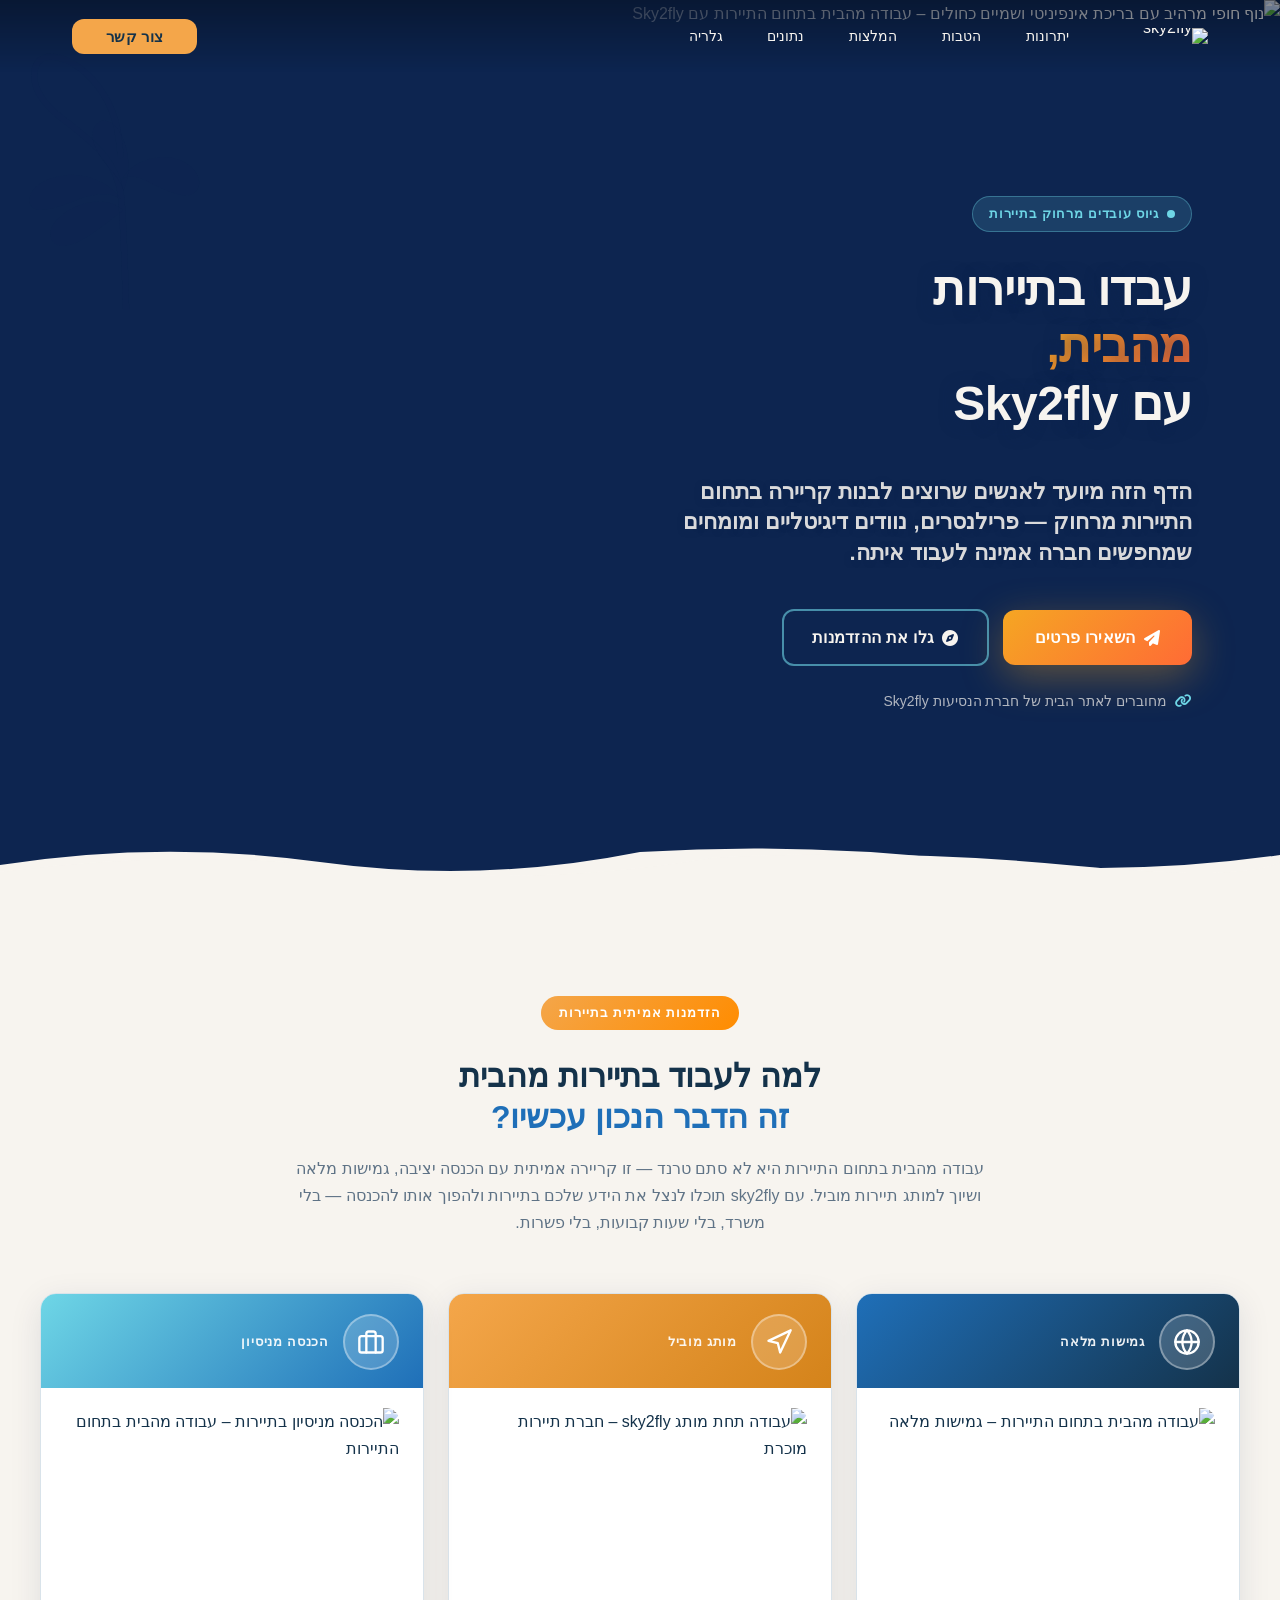
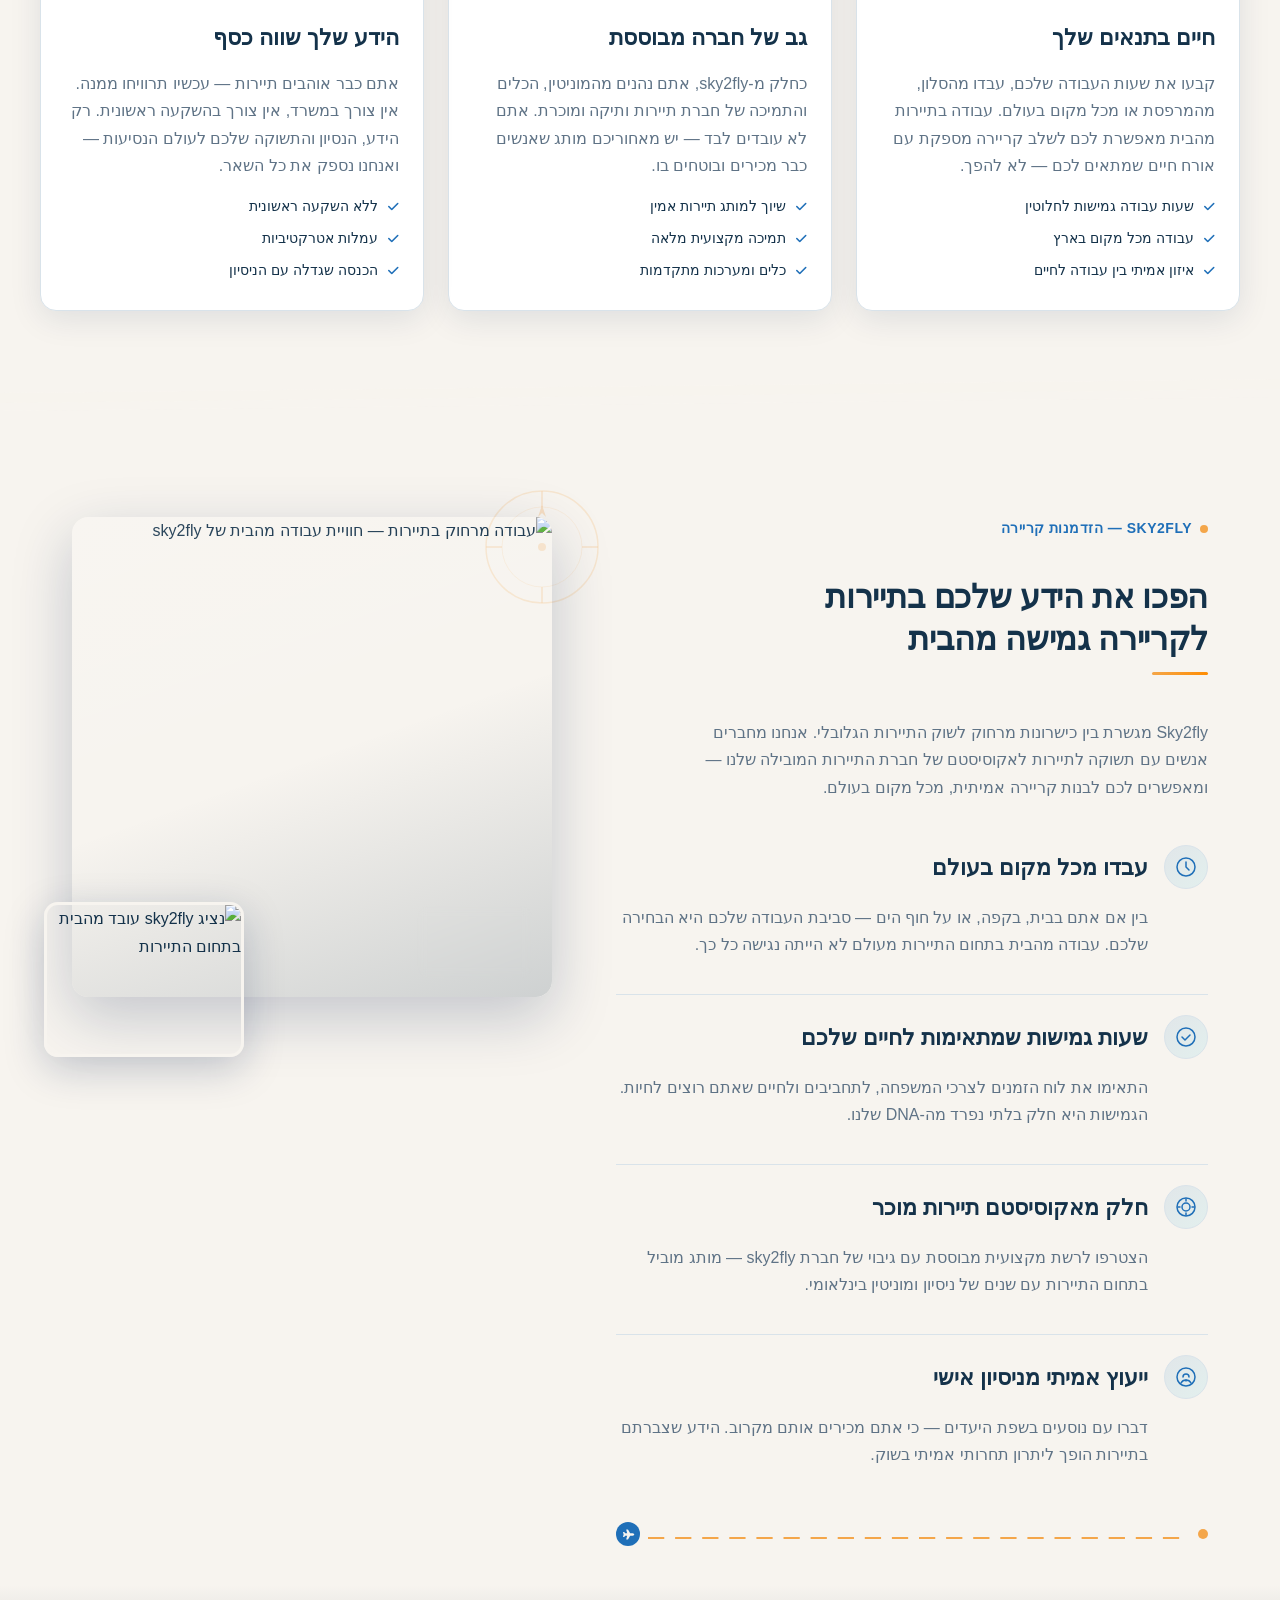
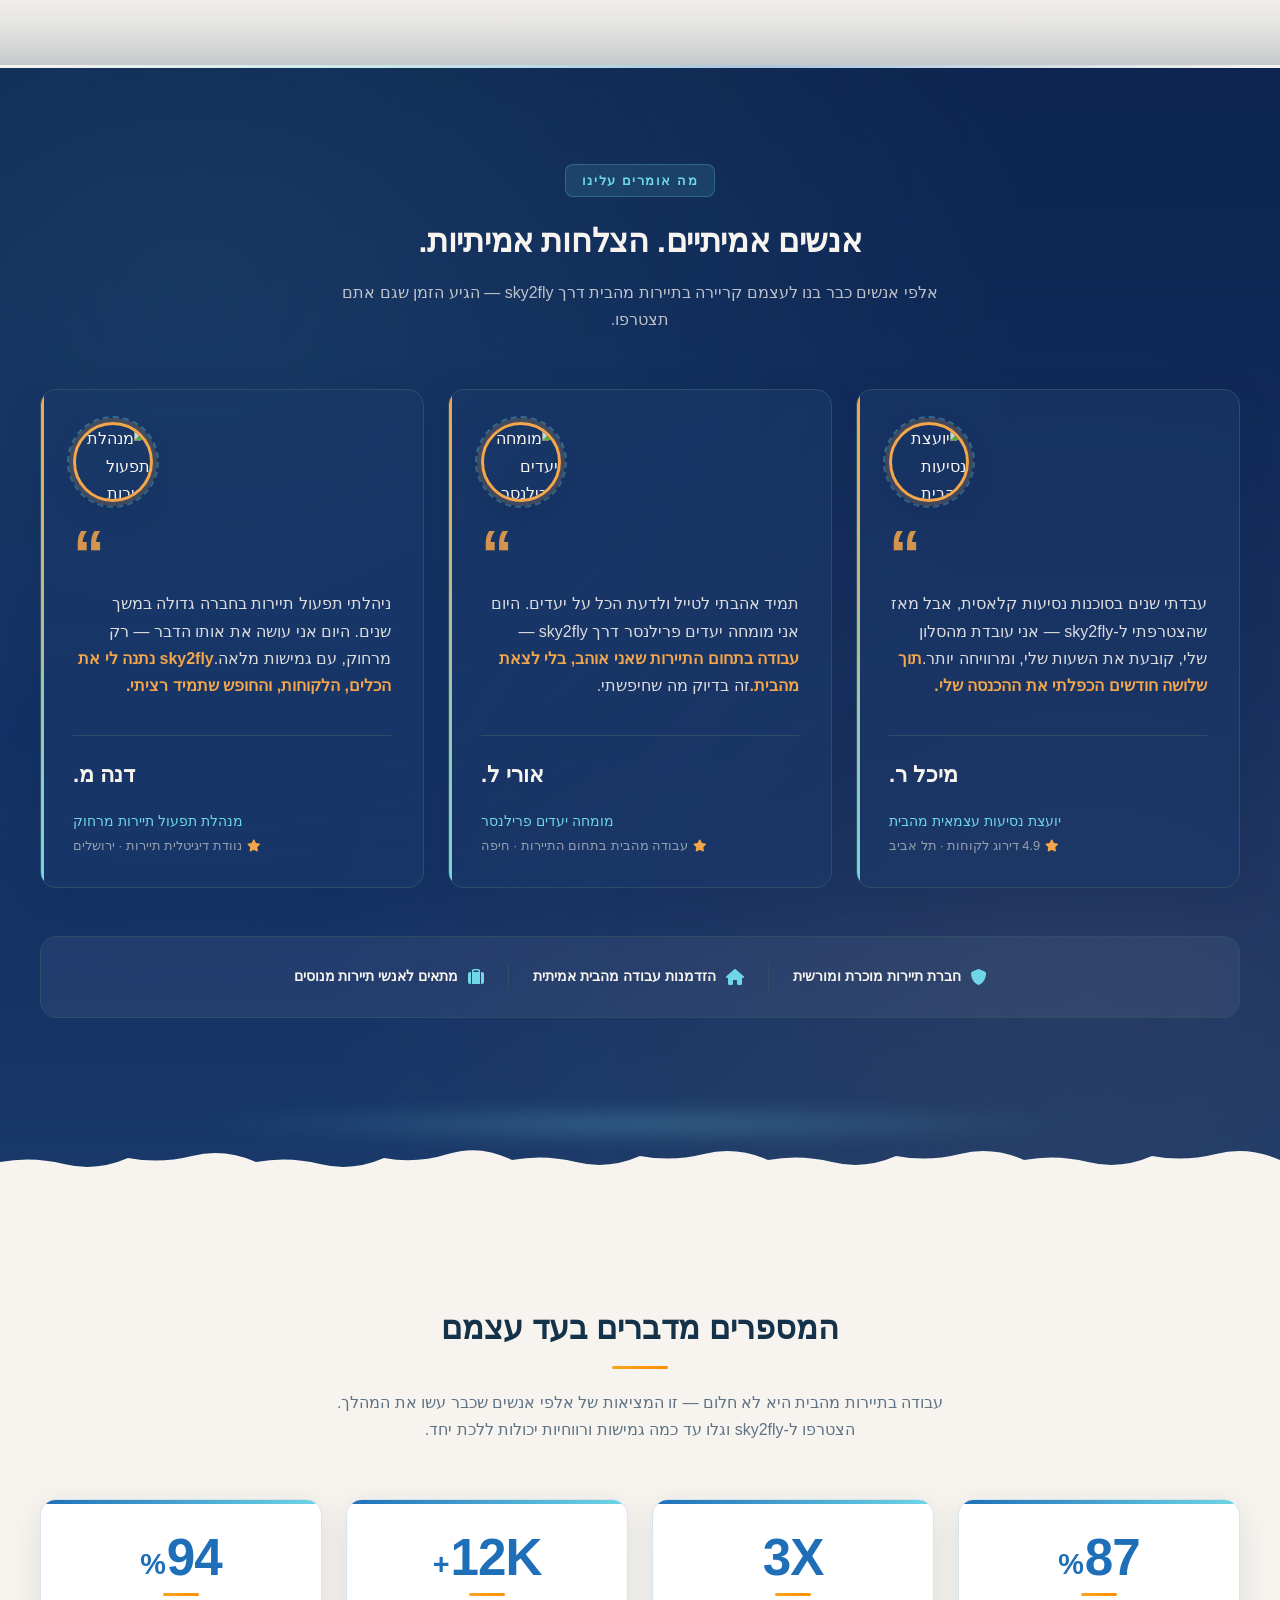
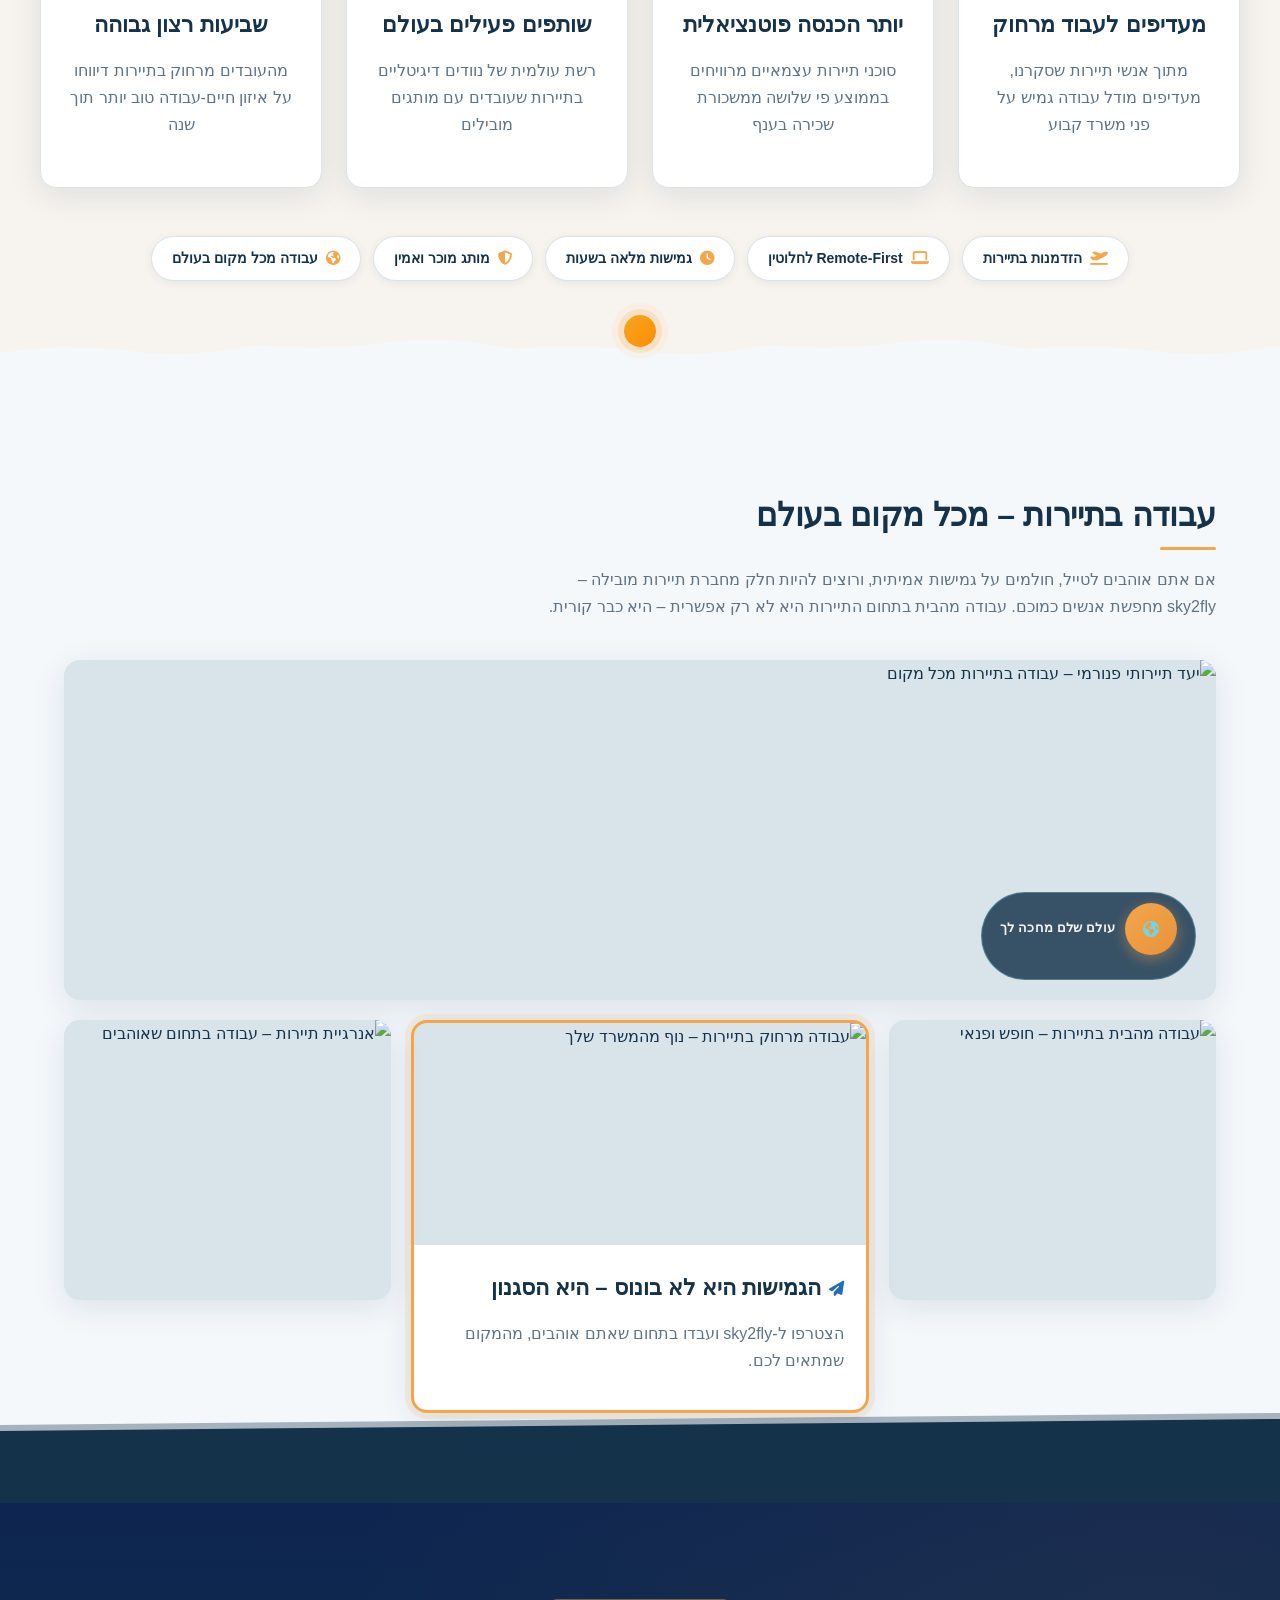
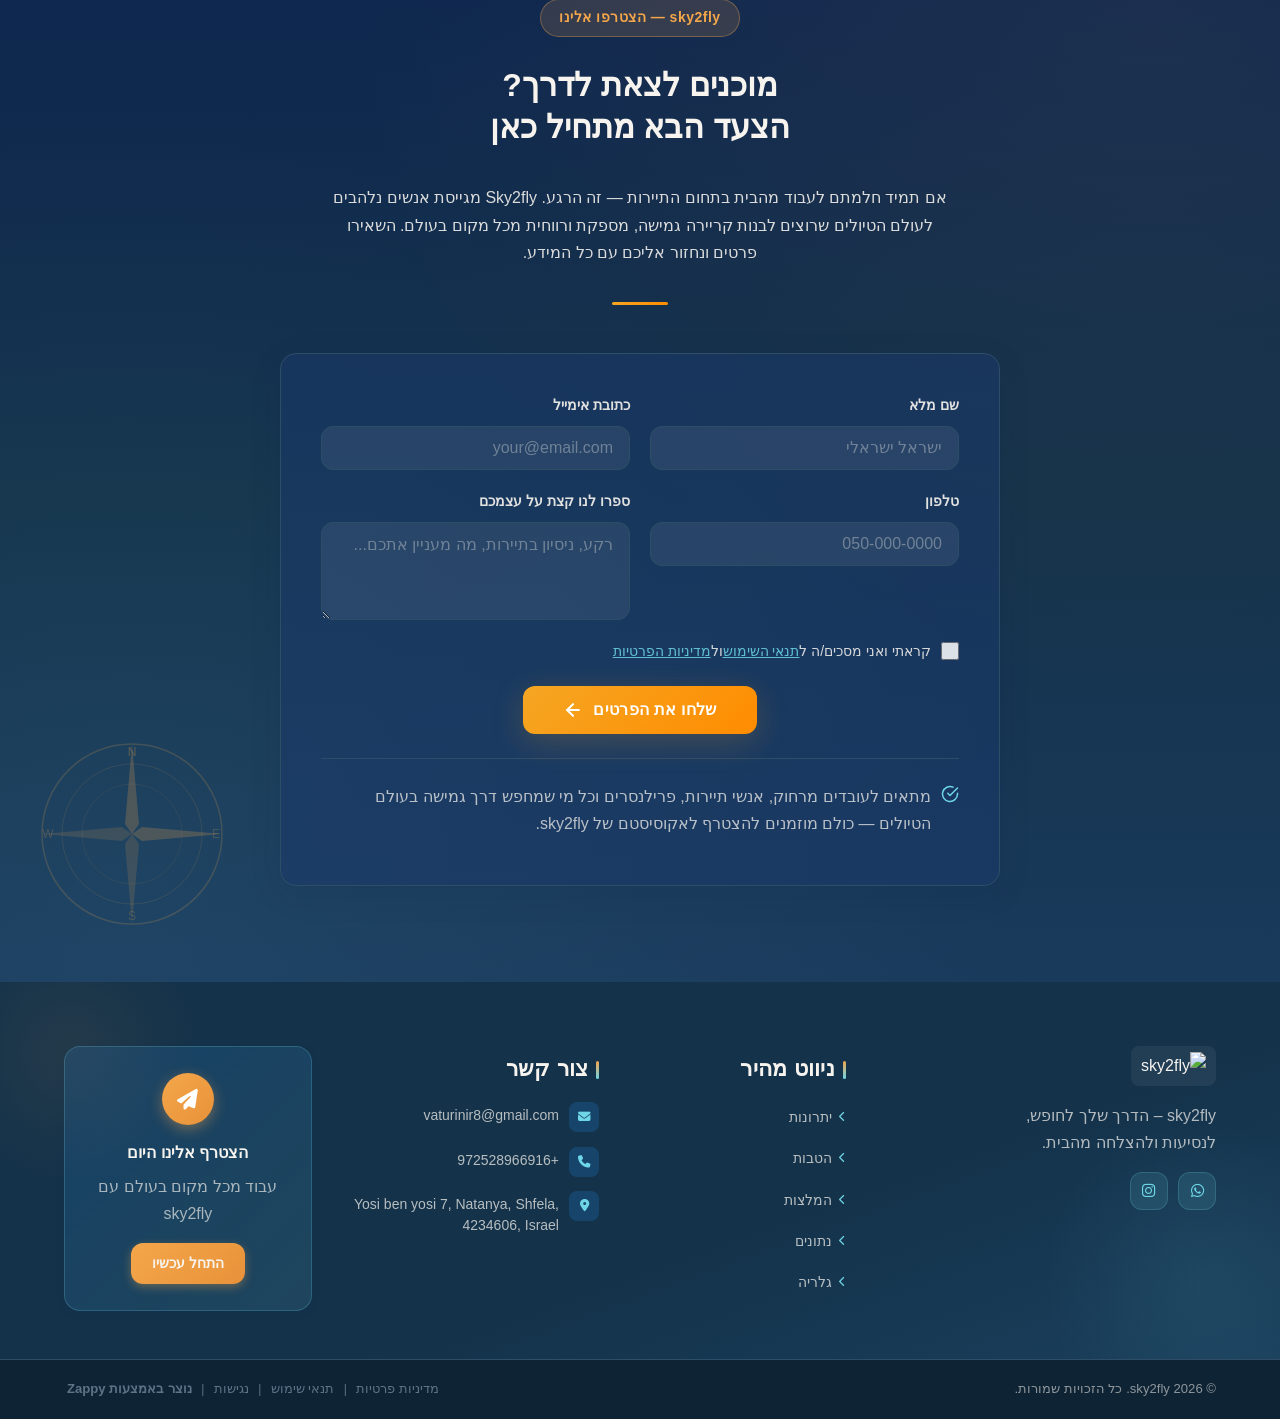
==== commit a5b277f9: "Background sync: Progressive GitHub Sync" ====
--- a/public/index.html
+++ b/public/index.html
@@ -1,1607 +1 @@
-<!DOCTYPE html>
-<html lang="he" dir="rtl">
-<head>
-    <meta charset="UTF-8">
-    <meta name="viewport" content="width=device-width, initial-scale=1.0">
-    <meta name="robots" content="index, follow">
-    <title>sky2fly — sky2fly</title>
-    <meta name="description" content="Sky2fly is a travel company looking to recruit remote workers in the tourism industry. The landing page is designed to attract individuals who want to work from">
-    <meta name="keywords" content="sky2fly, תיירות, עבודה מהבית בתחום התיירות, נוודים דיגיטליים תיירות">
-    
-    <!-- Favicons -->
-    <link rel="icon" type="image/x-icon" href="/assets/favicon.ico">
-    <link rel="icon" type="image/png" sizes="16x16" href="/assets/favicon-16x16.png">
-    <link rel="icon" type="image/png" sizes="32x32" href="/assets/favicon-32x32.png">
-    <link rel="icon" type="image/png" sizes="48x48" href="/assets/favicon-48x48.png">
-    <link rel="icon" type="image/png" sizes="192x192" href="/assets/favicon-192x192.png">
-    <link rel="icon" type="image/png" sizes="512x512" href="/assets/favicon-512x512.png">
-    <link rel="apple-touch-icon" href="/assets/apple-touch-icon.png">
-    <!-- Zappy Analytics -->
-<script>
-(function() {
-  'use strict';
-  
-  // Configuration
-  var config = {
-    websiteId: 'd60a4564-daf3-4632-a430-ffeaba3a4828',
-    apiUrl: 'https://api.zappy5.com/api/analytics/track',
-    sessionDuration: 30 * 60 * 1000, // 30 minutes
-    visitorDuration: 30 * 24 * 60 * 60 * 1000, // 30 days
-    trackPageViews: true,
-    trackClicks: true,
-    trackFormSubmissions: true
-  };
-  
-  // Generate or retrieve persistent visitor ID (30 days)
-  function getVisitorId() {
-    var visitorKey = 'zappy_visitor_' + config.websiteId;
-    var visitor = null;
-    
-    try {
-      visitor = localStorage.getItem(visitorKey);
-      if (visitor) {
-        var visitorData = JSON.parse(visitor);
-        var now = Date.now();
-        
-        // Check if visitor ID is still valid (30 days)
-        if (now - visitorData.created < config.visitorDuration) {
-          // Update last seen timestamp
-          visitorData.lastSeen = now;
-          localStorage.setItem(visitorKey, JSON.stringify(visitorData));
-          return visitorData.id;
-        }
-      }
-    } catch (e) {
-      console.warn('Zappy Analytics: LocalStorage not available');
-    }
-    
-    // Generate new visitor ID
-    var newVisitorId = 'zv_' + Date.now() + '_' + Math.random().toString(36).substr(2, 9);
-    
-    try {
-      localStorage.setItem(visitorKey, JSON.stringify({
-        id: newVisitorId,
-        created: Date.now(),
-        lastSeen: Date.now()
-      }));
-    } catch (e) {
-      // Continue without local storage
-    }
-    
-    return newVisitorId;
-  }
-  
-  // Generate or retrieve session ID (30 minutes)
-  function getSessionId() {
-    var sessionKey = 'zappy_session_' + config.websiteId;
-    var session = null;
-    
-    try {
-      session = sessionStorage.getItem(sessionKey);
-      if (session) {
-        var sessionData = JSON.parse(session);
-        var now = Date.now();
-        
-        // Check if session is still valid
-        if (now - sessionData.timestamp < config.sessionDuration) {
-          // Update timestamp
-          sessionData.timestamp = now;
-          sessionStorage.setItem(sessionKey, JSON.stringify(sessionData));
-          return sessionData.id;
-        }
-      }
-    } catch (e) {
-      console.warn('Zappy Analytics: SessionStorage not available');
-    }
-    
-    // Generate new session ID
-    var newSessionId = 'zs_' + Date.now() + '_' + Math.random().toString(36).substr(2, 9);
-    
-    try {
-      sessionStorage.setItem(sessionKey, JSON.stringify({
-        id: newSessionId,
-        timestamp: Date.now()
-      }));
-    } catch (e) {
-      // Continue without session storage
-    }
-    
-    return newSessionId;
-  }
-  
-  var visitorId = getVisitorId();
-  var sessionId = getSessionId();
-  
-  // Track an event
-  function trackEvent(eventType, data) {
-    data = data || {};
-    
-    var eventData = {
-      website_id: config.websiteId,
-      event_type: eventType,
-      page_path: window.location.pathname,
-      referrer: document.referrer || 'direct',
-      visitor_id: visitorId,
-      session_id: sessionId,
-      metadata: data
-    };
-    
-    // Use sendBeacon if available (better for page unload events)
-    if (navigator.sendBeacon) {
-      var blob = new Blob([JSON.stringify(eventData)], { type: 'application/json' });
-      navigator.sendBeacon(config.apiUrl, blob);
-    } else {
-      // Fallback to fetch
-      fetch(config.apiUrl, {
-        method: 'POST',
-        headers: {
-          'Content-Type': 'application/json'
-        },
-        body: JSON.stringify(eventData),
-        keepalive: true
-      }).catch(function(error) {
-        console.warn('Zappy Analytics: Failed to track event', error);
-      });
-    }
-  }
-  
-  // Track page view
-  if (config.trackPageViews) {
-    trackEvent('pageview', {
-      title: document.title,
-      url: window.location.href
-    });
-  }
-  
-  // Track clicks on important elements
-  if (config.trackClicks) {
-    document.addEventListener('click', function(e) {
-      var target = e.target;
-      
-      // Track button clicks (counted as actions)
-      if (target.tagName === 'BUTTON' || target.closest('button')) {
-        var button = target.tagName === 'BUTTON' ? target : target.closest('button');
-        trackEvent('click', {
-          element: 'button',
-          text: button.textContent.trim().substring(0, 100),
-          id: button.id || null,
-          class: button.className || null
-        });
-      }
-      
-      // Track link clicks (navigation - not counted as actions)
-      else if (target.tagName === 'A' || target.closest('a')) {
-        var link = target.tagName === 'A' ? target : target.closest('a');
-        trackEvent('navigation', {
-          element: 'link',
-          text: link.textContent.trim().substring(0, 100),
-          href: link.href,
-          external: link.hostname !== window.location.hostname
-        });
-      }
-    }, true);
-  }
-  
-  // Track form submissions
-  if (config.trackFormSubmissions) {
-    document.addEventListener('submit', function(e) {
-      var form = e.target;
-      
-      trackEvent('form_submit', {
-        form_id: form.id || null,
-        form_name: form.name || null,
-        form_action: form.action || null,
-        form_method: form.method || 'GET'
-      });
-    }, true);
-  }
-  
-  // Track time on page (send on page unload)
-  var pageLoadTime = Date.now();
-  
-  window.addEventListener('beforeunload', function() {
-    var timeOnPage = Math.floor((Date.now() - pageLoadTime) / 1000); // in seconds
-    
-    trackEvent('page_unload', {
-      time_on_page: timeOnPage,
-      page_path: window.location.pathname
-    });
-  });
-  
-  // Expose tracking function globally for custom events
-  window.zappyAnalytics = {
-    track: trackEvent,
-    getVisitorId: function() { return visitorId; },
-    getSessionId: function() { return sessionId; }
-  };
-  
-})();
-</script>
-<!-- End Zappy Analytics -->
-    <meta property="og:title" content="sky2fly — sky2fly">
-    <meta property="og:description" content="Sky2fly is a travel company looking to recruit remote workers in the tourism industry. The landing page is designed to attract individuals who want to work from">
-    <meta name="twitter:card" content="summary_large_image">
-    <meta name="twitter:title" content="sky2fly — sky2fly">
-    <meta name="twitter:description" content="Sky2fly is a travel company looking to recruit remote workers in the tourism industry. The landing page is designed to attract individuals who want to work from">
-    <meta property="og:type" content="website">
-  <meta property="og:locale" content="he_IL">
-  
-  
-  
-  
-  
-  <link rel="stylesheet" href="https://cdnjs.cloudflare.com/ajax/libs/font-awesome/6.4.0/css/all.min.css">
-
-    <!-- Favicons -->
-    <link rel="icon" type="image/x-icon" href="/assets/favicon.ico">
-    <link rel="icon" type="image/png" sizes="16x16" href="/assets/favicon-16x16.png">
-    <link rel="icon" type="image/png" sizes="32x32" href="/assets/favicon-32x32.png">
-    <link rel="icon" type="image/png" sizes="48x48" href="/assets/favicon-48x48.png">
-    <link rel="icon" type="image/png" sizes="192x192" href="/assets/favicon-192x192.png">
-    <link rel="icon" type="image/png" sizes="512x512" href="/assets/favicon-512x512.png">
-    <link rel="apple-touch-icon" href="/assets/apple-touch-icon.png">
-    <!-- Cookie Consent -->
-    <link rel="stylesheet" href="https://cdn.jsdelivr.net/npm/vanilla-cookieconsent@3/dist/cookieconsent.css">
-    <script src="https://cdn.jsdelivr.net/npm/vanilla-cookieconsent@3/dist/cookieconsent.umd.js"></script>
-    <!-- Mickidum Accessibility Toolbar -->
-    <script src="https://cdn.jsdelivr.net/gh/mickidum/acc_toolbar/acctoolbar/acctoolbar.min.js"></script>
-    <link rel="stylesheet" href="/styles.css">
-
-    <style id="zappy-dropdown-submenu-styles">
-      /* ========== DESKTOP DROPDOWN SUBMENU STYLES ========== */
-      /* Base styles for dropdown submenus - parent must be positioned */
-      .nav-menu li:has(.sub-menu), nav li:has(.sub-menu), .navbar li:has(.sub-menu), #navMenu li:has(.sub-menu) { position: relative; }
-      /* Submenu base - hidden by default */
-      .nav-menu .sub-menu, nav .sub-menu, .navbar .sub-menu, #navMenu .sub-menu { display: block !important; position: absolute !important; top: 100%; left: 0; min-width: 220px; background: white; border-radius: 8px; box-shadow: 0 8px 25px rgba(0,0,0,0.15); padding: 8px 0; opacity: 0; visibility: hidden; transform: translateY(10px); transition: all 0.3s ease; z-index: 1000; list-style: none; pointer-events: none; }
-      /* CRITICAL: Desktop hover styles to show dropdown */
-      .nav-menu li:hover > .sub-menu, nav li:hover > .sub-menu, .navbar li:hover > .sub-menu, #navMenu li:hover > .sub-menu { opacity: 1 !important; visibility: visible !important; transform: translateY(0) !important; pointer-events: auto !important; }
-      /* Submenu item styling */
-      .sub-menu li { list-style: none; margin: 0; padding: 0; }
-      .sub-menu a { display: block !important; padding: 10px 16px !important; color: var(--text-dark, #333) !important; font-weight: 500; text-decoration: none; white-space: nowrap; transition: background-color 0.2s; }
-      .sub-menu .zappy-nav-child > a { padding-left: 28px !important; font-size: 0.9em !important; opacity: 0.85 !important; }
-      [dir="rtl"] .sub-menu .zappy-nav-child > a, html[lang="he"] .sub-menu .zappy-nav-child > a, html[lang="ar"] .sub-menu .zappy-nav-child > a { padding-left: 10px !important; padding-right: 28px !important; }
-      .sub-menu .zappy-nav-parent > a { font-weight: 600 !important; }
-      .sub-menu a:hover { background-color: #f5f5f5; }
-      /* RTL (Hebrew/Arabic) dropdown positioning */
-      [dir="rtl"] .nav-menu .sub-menu, [dir="rtl"] nav .sub-menu, [dir="rtl"] .navbar .sub-menu, html[lang="he"] .nav-menu .sub-menu, html[lang="he"] nav .sub-menu, html[lang="he"] .navbar .sub-menu, html[lang="ar"] .nav-menu .sub-menu, html[lang="ar"] nav .sub-menu, html[lang="ar"] .navbar .sub-menu { left: auto !important; right: 0 !important; }
-      /* Hide empty dropdown menus (exclude catalog sub-menus that use <a> children instead of <li>) */
-      .sub-menu:empty, .sub-menu:not(:has(li:not(.zappy-hidden-menu-item))):not(:has(> a)), .sub-menu:not(:has(li)):not(:has(> a)) { display: none !important; opacity: 0 !important; visibility: hidden !important; pointer-events: none !important; }
-      /* Desktop: show submenu on Menu Group hover */
-      li:has(.menu-group-title):hover > .sub-menu { opacity: 1 !important; visibility: visible !important; transform: translateY(0) !important; pointer-events: auto !important; }
-      /* Menu Group title styling */
-      .nav-menu > li > .menu-group-title, #navMenu > li > .menu-group-title { display: inline-block; padding: 0.5rem 1rem; cursor: default; user-select: none; }
-      
-      /* ========== MOBILE SUBMENU STYLES ========== */
-      @media (max-width: 768px) {
-        .nav-menu .sub-menu, nav .sub-menu, .navbar .sub-menu, #navMenu .sub-menu { position: static !important; transform: none !important; box-shadow: none !important; background: transparent !important; max-height: 0; overflow: hidden; opacity: 0; visibility: hidden; transition: max-height 0.3s ease, opacity 0.3s ease; padding: 0 !important; border-radius: 0 !important; }
-        .navbar .sub-menu.mobile-expanded, .nav-menu .sub-menu.mobile-expanded, #navMenu .sub-menu.mobile-expanded { max-height: none !important; overflow-y: visible !important; opacity: 1 !important; visibility: visible !important; padding: 8px 0 8px 16px !important; }
-        [dir="rtl"] .sub-menu.mobile-expanded, html[lang="he"] .sub-menu.mobile-expanded { padding: 8px 16px 8px 0 !important; }
-        /* Disable hover behavior on mobile */
-        .nav-menu li:hover > .sub-menu, nav li:hover > .sub-menu, .navbar li:hover > .sub-menu, #navMenu li:hover > .sub-menu { opacity: 0; visibility: hidden; pointer-events: none; }
-        .nav-menu li > .sub-menu.mobile-expanded, nav li > .sub-menu.mobile-expanded, .navbar li > .sub-menu.mobile-expanded, #navMenu li > .sub-menu.mobile-expanded { opacity: 1 !important; visibility: visible !important; pointer-events: auto !important; }
-        .nav-menu li:has(.sub-menu), nav li:has(.sub-menu), .navbar li:has(.sub-menu), #navMenu li:has(.sub-menu) { display: flex !important; flex-wrap: wrap !important; align-items: center !important; position: relative !important; min-height: 44px !important; }
-        .nav-menu li:has(.sub-menu) > a, nav li:has(.sub-menu) > a, .navbar li:has(.sub-menu) > a, #navMenu li:has(.sub-menu) > a { flex: 1 !important; min-width: 0 !important; }
-        .nav-menu li:has(.sub-menu) > .menu-group-title, nav li:has(.sub-menu) > .menu-group-title, .navbar li:has(.sub-menu) > .menu-group-title, #navMenu li:has(.sub-menu) > .menu-group-title { flex: 1 !important; min-width: 0 !important; padding: 0 !important; line-height: inherit !important; }
-        .nav-menu li:has(.sub-menu) > .sub-menu, nav li:has(.sub-menu) > .sub-menu, .navbar li:has(.sub-menu) > .sub-menu, #navMenu li:has(.sub-menu) > .sub-menu { flex-basis: 100% !important; width: 100% !important; }
-        .nav-menu li:has(.sub-menu) > a [class*="chevron"], .nav-menu li:has(.sub-menu) > a [class*="arrow"], .nav-menu li:has(.sub-menu) > a .fa-chevron-down, .nav-menu li:has(.sub-menu) > a .fa-angle-down, nav li:has(.sub-menu) > a [class*="chevron"], nav li:has(.sub-menu) > a [class*="arrow"], #navMenu li:has(.sub-menu) > a [class*="chevron"], #navMenu li:has(.sub-menu) > a [class*="arrow"] { display: none !important; visibility: hidden !important; }
-        .mobile-submenu-toggle { display: flex !important; align-items: center !important; justify-content: center !important; width: 44px !important; height: auto !important; background: transparent !important; border: none !important; cursor: pointer !important; color: var(--text-light) !important; position: static !important; flex-shrink: 0 !important; align-self: stretch !important; z-index: 2 !important; padding: 0 !important; margin: 0 !important; }
-        .mobile-submenu-toggle::after { content: '' !important; width: 0 !important; height: 0 !important; border-left: 6px solid transparent !important; border-right: 6px solid transparent !important; border-top: 7px solid currentColor !important; transition: transform 0.3s ease !important; }
-        .mobile-submenu-toggle.expanded::after { transform: rotate(180deg) !important; }
-        .sub-menu a { padding: 10px 0 !important; display: block !important; color: var(--text-light) !important; white-space: normal !important; }
-        .sub-menu .zappy-nav-child > a { padding-left: 28px !important; font-size: 0.9em !important; opacity: 0.85 !important; }
-        [dir="rtl"] .sub-menu .zappy-nav-child > a, html[lang="he"] .sub-menu .zappy-nav-child > a, html[lang="ar"] .sub-menu .zappy-nav-child > a { padding-left: 0 !important; padding-right: 28px !important; }
-        .sub-menu .zappy-nav-parent > a { font-weight: 600 !important; }
-        .nav-menu.active, #navMenu.active { max-width: 100vw !important; overflow-x: hidden !important; box-sizing: border-box !important; }
-        .navbar .sub-menu li a, nav.navbar .sub-menu li a, .zappy-products-dropdown .sub-menu a { color: var(--text-light) !important; }
-      }
-      @media (min-width: 769px) { .mobile-submenu-toggle { display: none !important; } }
-    </style>
-
-    <style id="mobile-lang-menu-deployed-css">
-    @media (max-width: 768px) {
-      .lang-switcher,
-      .nav-cta-container .lang-switcher,
-      .nav-container .lang-switcher,
-      .navbar .lang-switcher,
-      .navbar .nav-cta-container .lang-switcher,
-      .nav-icons-left .lang-switcher,
-      .nav-ecommerce-icons .lang-switcher { display: none !important; }
-      .mobile-lang-menu { width: 100%; border-top: 1px solid rgba(128,128,128,0.2); padding: 8px 0 0 0; margin-top: 8px; }
-      .mobile-lang-toggle { display: flex !important; align-items: center; justify-content: space-between; width: 100%; padding: 12px 16px; background: none; border: none; cursor: pointer; font-size: 15px; color: inherit; font-family: inherit; }
-      .mobile-lang-toggle::after { content: ''; display: inline-block; width: 8px; height: 8px; border-right: 2px solid currentColor; border-bottom: 2px solid currentColor; transform: rotate(45deg); transition: transform 0.3s ease; margin-left: 8px; }
-      .mobile-lang-toggle.expanded::after { transform: rotate(-135deg); }
-      .mobile-lang-options { max-height: 0; overflow: hidden; transition: max-height 0.3s ease; }
-      .mobile-lang-options.expanded { max-height: 300px; }
-      .mobile-lang-option { display: flex !important; align-items: center; gap: 10px; padding: 10px 24px; text-decoration: none; color: inherit; font-size: 14px; font-family: inherit; }
-      .mobile-lang-option:hover { background: rgba(128,128,128,0.1); }
-      .mobile-lang-option.active { font-weight: 600; opacity: 0.7; pointer-events: none; }
-      .mobile-lang-option img { width: 20px; height: 20px; border-radius: 50%; }
-    }
-    @media (min-width: 769px) {
-      .mobile-lang-menu { display: none !important; }
-    }
-    </style>
-
-    <style id="zappy-widget-visibility">
-      #mic-access-tool-general-button, .mic-access-tool-general-button,
-      #mic-init-access-tool .mic-access-tool-general-button, #mic-init-access-tool #mic-access-tool-general-button,
-      ._access-icon, #mic-access-tool-box, .mic-access-tool-box,
-      #mic-init-access-tool #mic-access-tool-box, div[id*="mic-access-tool-box"], ._access-menu {
-        display: none !important; visibility: hidden !important; opacity: 0 !important; pointer-events: none !important;
-      }
-    </style>
-</head>
-<body>
-
-  <nav class="navbar" dir="rtl">
-  <button class="mobile-toggle" id="mobileToggle" aria-label="Menu">
-    <svg class="hamburger-icon" width="24" height="24" viewBox="0 0 24 24" fill="none">
-      <path d="M3 12h18M3 6h18M3 18h18" stroke="currentColor" stroke-width="2" stroke-linecap="round"></path>
-    </svg>
-    <svg class="close-icon" width="24" height="24" viewBox="0 0 24 24" fill="none" style="display: none;">
-      <path d="M18 6L6 18M6 6l12 12" stroke="currentColor" stroke-width="2" stroke-linecap="round"></path>
-    </svg>
-  </button>
-
-  <button class="phone-header-btn" data-phone="+972528966916" aria-label="Call">
-    <svg width="20" height="20" viewBox="0 0 24 24" fill="currentColor">
-      <path d="M22 16.92v3a2 2 0 0 1-2.18 2 19.79 19.79 0 0 1-8.63-3.07 19.5 19.5 0 0 1-6-6 19.79 19.79 0 0 1-3.07-8.67A2 2 0 0 1 4.11 2h3a2 2 0 0 1 2 1.72 12.84 12.84 0 0 0 .7 2.81 2 2 0 0 1-.45 2.11L8.09 9.91a16 16 0 0 0 6 6l1.27-1.27a2 2 0 0 1 2.11-.45 12.84 12.84 0 0 0 2.81.7A2 2 0 0 1 22 16.92z"></path>
-    </svg>
-  </button>
-
-  <div class="nav-container">
-    <div class="nav-right-group"><div class="nav-brand">
-      <a href="/" class="logo-link">
-        <img src="/assets/sky2fly-logo-1777523421018-k08xrj.webp?v=1777523422014-qi65e9" alt="sky2fly" class="logo">
-      </a>
-    </div><ul class="nav-menu" id="navMenu"><li><a href="#features">יתרונות</a></li><li><a href="#benefits">הטבות</a></li><li><a href="#testimonials">המלצות</a></li><li><a href="#stats">נתונים</a></li><li><a href="#showcase">גלריה</a></li></ul></div>
-
-    
-
-    <div class="nav-cta-container">
-      <a href="#cta" class="nav-cta-btn">צור קשר</a>
-    </div>
-  </div>
-</nav>
-<script>
-
-// Navbar Mobile Menu Toggle and Contrast Fix
-(function() {
-  // Use 'load' event instead of 'DOMContentLoaded' to ensure we run AFTER all other scripts
-  window.addEventListener('load', function() {
-    
-    // FIX MOBILE BUTTON CONTRAST
-    // Detect navbar background color and apply contrasting color to mobile buttons
-    const navbar = document.querySelector('.navbar, nav, header');
-    if (!navbar) {
-      console.log('[Navbar] Navbar element not found');
-      return;
-    }
-    
-    // DECLARE VARIABLES EARLY to avoid Temporal Dead Zone errors
-    // These are used in multiple places below
-    let mobileToggle = document.getElementById('mobileToggle') ||
-                       document.querySelector('.mobile-toggle') ||
-                       document.querySelector('.hamburger') ||
-                       document.querySelector('.hamburger-menu') ||
-                       document.querySelector('.menu-toggle') ||
-                       document.querySelector('.burger-menu') ||
-                       document.querySelector('[aria-label="Menu"]') ||
-                       document.querySelector('[aria-label="תפריט"]');
-    
-    const phoneBtn = document.querySelector('.phone-header-btn');
-    
-    const computedStyle = window.getComputedStyle(navbar);
-    let bgColor = computedStyle.backgroundColor;
-    
-    console.log('[Navbar] Initial navbar background:', bgColor);
-    
-    // Check if background is transparent or rgba with 0 alpha
-    const isTransparent = bgColor === 'transparent' || 
-                         bgColor === 'rgba(0, 0, 0, 0)' ||
-                         (bgColor.startsWith('rgba') && bgColor.includes(', 0)'));
-    
-    if (isTransparent) {
-      // Check for background-image or gradient
-      const bgImage = computedStyle.backgroundImage;
-      if (bgImage && bgImage !== 'none') {
-        console.log('[Navbar] Navbar has background image/gradient, using dark text');
-        bgColor = 'rgb(240, 240, 240)'; // Assume light background
-      } else {
-        // Transparent navbar - check body background
-        const bodyBg = window.getComputedStyle(document.body).backgroundColor;
-        console.log('[Navbar] Navbar transparent, using body background:', bodyBg);
-        bgColor = bodyBg;
-      }
-    }
-    
-    // Calculate luminance to determine if background is light or dark
-    const rgb = bgColor.match(/\d+/g);
-    if (rgb && rgb.length >= 3) {
-      const r = parseInt(rgb[0]);
-      const g = parseInt(rgb[1]);
-      const b = parseInt(rgb[2]);
-      const luminance = (0.299 * r + 0.587 * g + 0.114 * b) / 255;
-      
-      // Mobile button colors are set by Claude's AI-generated CSS (same as .nav-menu a)
-      // No dynamic color overrides needed - colors come from the generated navbar CSS
-      console.log('[Navbar] Mobile button colors preserved from Claude CSS (luminance:', luminance.toFixed(2) + ')');
-      
-      // FIX ICON SIZES - Ensure SVGs are properly sized and visible
-      // INJECT CRITICAL CSS TO OVERRIDE ANY CONFLICTING RULES
-      const criticalCSS = document.createElement('style');
-      criticalCSS.id = 'zappy-mobile-nav-fix';
-      const htmlLang = document.documentElement.lang || 'en';
-      const htmlDir = document.documentElement.dir || 'ltr';
-      // Check both dir attribute AND lang for RTL detection
-      // dir="rtl" is the most reliable indicator
-      const isRTL = htmlDir === 'rtl' || htmlLang === 'he' || htmlLang === 'ar';
-      
-      criticalCSS.textContent = `
-        /* Hide mobile buttons on desktop, show only on mobile */
-        @media (min-width: 769px) {
-          .mobile-toggle,
-          .phone-header-btn {
-            display: none !important;
-          }
-        }
-        
-        /* Show and position mobile buttons correctly on mobile */
-        @media (max-width: 768px) {
-          .mobile-toggle,
-          .phone-header-btn {
-            position: absolute !important;
-            top: 50% !important;
-            transform: translateY(-50%) !important;
-            z-index: 1001 !important;
-            display: flex !important;
-            align-items: center !important;
-            justify-content: center !important;
-            width: 36px !important;
-            height: 36px !important;
-            border-radius: 50% !important;
-            border: none !important;
-            cursor: pointer !important;
-            padding: 6px !important;
-            background: none !important;
-            color: var(--nav-text, var(--text-light)) !important;
-          }
-          
-          /* LTR positioning (default): hamburger LEFT, phone RIGHT */
-          html:not([dir="rtl"]):not([lang="he"]):not([lang="ar"]) .mobile-toggle,
-          html[dir="ltr"] .mobile-toggle {
-            left: 12px !important;
-            right: auto !important;
-          }
-          html:not([dir="rtl"]):not([lang="he"]):not([lang="ar"]) .phone-header-btn,
-          html[dir="ltr"] .phone-header-btn {
-            right: 12px !important;
-            left: auto !important;
-          }
-          
-          /* RTL positioning: hamburger RIGHT, phone LEFT */
-          html[dir="rtl"] .mobile-toggle,
-          html[lang="he"] .mobile-toggle,
-          html[lang="ar"] .mobile-toggle {
-            right: 12px !important;
-            left: auto !important;
-          }
-          html[dir="rtl"] .phone-header-btn,
-          html[lang="he"] .phone-header-btn,
-          html[lang="ar"] .phone-header-btn {
-            left: 12px !important;
-            right: auto !important;
-          }
-          
-          /* CRITICAL: Ensure nav-container has min-height on mobile */
-          /* All children are positioned absolutely/fixed on mobile, so height:auto collapses to 0 */
-          .nav-container {
-            min-height: 70px !important;
-            position: relative !important;
-          }
-          
-          /* Ensure SVG icons are properly sized and inherit color */
-          .mobile-toggle svg,
-          .phone-header-btn svg {
-            width: 24px !important;
-            height: 24px !important;
-            /* Don't force display - let JavaScript control hamburger/close toggle */
-          }
-          
-          /* Reset nav-cta-container on mobile - remove desktop box-shadow/padding */
-          /* that creates a visible ghost box when CTA button is hidden */
-          .nav-cta-container {
-            box-shadow: none !important;
-            padding: 0 !important;
-          }
-          
-          /* Hide nav-cta-container entirely on mobile when there's no lang-switcher */
-          /* (only the CTA button is inside, and it's hidden on mobile) */
-          .nav-cta-container:not(:has(.lang-switcher)) {
-            display: none !important;
-          }
-          
-          /* CRITICAL: Prevent hero image fade gradient from bleeding over headline text */
-          /* The .image-fade-gradient has bottom: -30px (extends below parent) */
-          /* On mobile stacked layout, this overlaps the h1 text below the image */
-          .hero-image-column {
-            overflow: hidden !important;
-          }
-          .image-fade-gradient {
-            bottom: 0 !important;
-          }
-          
-          /* Hide desktop language switcher on mobile - hamburger menu handles it */
-          /* High specificity to override stored CSS */
-          .lang-switcher,
-          .nav-cta-container .lang-switcher,
-          .nav-container .lang-switcher,
-          .navbar .lang-switcher,
-          .navbar .nav-cta-container .lang-switcher {
-            display: none !important;
-          }
-        }
-      `;
-      
-      // Remove existing fix if present and inject new one
-      const existing = document.getElementById('zappy-mobile-nav-fix');
-      if (existing) existing.remove();
-      document.head.appendChild(criticalCSS);
-      
-      console.log('[Navbar] Critical CSS injected for mobile nav positioning');
-      
-      // ONLY apply inline positioning styles on mobile viewport
-      // On desktop, the CSS handles hiding these buttons with display: none
-      // Inline styles were breaking desktop layout by overriding CSS
-      const isMobileViewport = window.innerWidth <= 768;
-      
-      if (mobileToggle) {
-        // Icon sizing applies to all viewports for consistency
-        const hamburgerIcon = mobileToggle.querySelector('.hamburger-icon');
-        const closeIcon = mobileToggle.querySelector('.close-icon');
-        
-        if (hamburgerIcon) {
-          hamburgerIcon.style.setProperty('width', '24px', 'important');
-          hamburgerIcon.style.setProperty('height', '24px', 'important');
-          hamburgerIcon.style.setProperty('display', 'block', 'important'); // Show hamburger by default
-        }
-        if (closeIcon) {
-          closeIcon.style.setProperty('width', '24px', 'important');
-          closeIcon.style.setProperty('height', '24px', 'important');
-          closeIcon.style.setProperty('display', 'none', 'important'); // Hide close icon by default
-        }
-        
-        // ONLY set positioning inline styles on mobile
-        if (isMobileViewport) {
-          mobileToggle.style.setProperty('position', 'absolute', 'important');
-          mobileToggle.style.setProperty('top', '50%', 'important');
-          mobileToggle.style.setProperty('transform', 'translateY(-50%)', 'important');
-          mobileToggle.style.setProperty('z-index', '1001', 'important');
-          
-          // Clear any inline left/right so CSS can take over based on html[dir]
-          mobileToggle.style.removeProperty('left');
-          mobileToggle.style.removeProperty('right');
-          
-          console.log('[Navbar] Mobile toggle positioning applied (mobile viewport)');
-        } else {
-          // On desktop, clear any positioning styles to let CSS handle it
-          mobileToggle.style.removeProperty('position');
-          mobileToggle.style.removeProperty('top');
-          mobileToggle.style.removeProperty('transform');
-          mobileToggle.style.removeProperty('z-index');
-          mobileToggle.style.removeProperty('left');
-          mobileToggle.style.removeProperty('right');
-          console.log('[Navbar] Desktop viewport - cleared mobile toggle inline positioning');
-        }
-      }
-      
-      if (phoneBtn) {
-        // Icon sizing applies to all viewports
-        const phoneIcon = phoneBtn.querySelector('svg');
-        if (phoneIcon) {
-          phoneIcon.style.width = '24px';
-          phoneIcon.style.height = '24px';
-          phoneIcon.setAttribute('width', '24');
-          phoneIcon.setAttribute('height', '24');
-        }
-        
-        // ONLY set positioning inline styles on mobile
-        if (isMobileViewport) {
-          phoneBtn.style.setProperty('position', 'absolute', 'important');
-          phoneBtn.style.setProperty('top', '50%', 'important');
-          phoneBtn.style.setProperty('transform', 'translateY(-50%)', 'important');
-          phoneBtn.style.setProperty('z-index', '1001', 'important');
-          
-          // Clear any inline left/right so CSS can take over based on html[dir]
-          phoneBtn.style.removeProperty('left');
-          phoneBtn.style.removeProperty('right');
-          
-          console.log('[Navbar] Phone button positioning applied (mobile viewport)');
-        } else {
-          // On desktop, clear any positioning styles to let CSS handle it
-          phoneBtn.style.removeProperty('position');
-          phoneBtn.style.removeProperty('top');
-          phoneBtn.style.removeProperty('transform');
-          phoneBtn.style.removeProperty('z-index');
-          phoneBtn.style.removeProperty('left');
-          phoneBtn.style.removeProperty('right');
-          console.log('[Navbar] Desktop viewport - cleared phone button inline positioning');
-        }
-      }
-    } else {
-      console.log('[Navbar] Could not parse background color:', bgColor);
-    }
-    
-    // MOBILE MENU TOGGLE
-    // Re-query in case DOM changed (mobileToggle already declared at top of function)
-    mobileToggle = document.getElementById('mobileToggle') ||
-                   document.querySelector('.mobile-toggle') ||
-                   document.querySelector('.hamburger') ||
-                   document.querySelector('.hamburger-menu') ||
-                   document.querySelector('.menu-toggle') ||
-                   document.querySelector('.burger-menu') ||
-                   document.querySelector('[aria-label="Menu"]') ||
-                   document.querySelector('[aria-label="תפריט"]');
-    
-    // EXPANDED SEARCH: Find nav menu by ID or class
-    const navMenu = document.getElementById('navMenu') ||
-                  document.querySelector('.nav-menu') ||
-                  document.querySelector('.nav-links') ||
-                  document.querySelector('nav ul:not(.submenu)');
-    
-    if (!mobileToggle || !navMenu) {
-      console.log('[Navbar] Mobile toggle or menu not found:', { toggle: !!mobileToggle, menu: !!navMenu });
-      return;
-    }
-    
-    // Ensure navMenu has ID for CSS targeting
-    if (!navMenu.id) {
-      navMenu.id = 'navMenu';
-    }
-    
-    console.log('[Navbar] Initializing mobile menu...');
-    
-    // Remove any existing event listeners by cloning the button
-    const newToggle = mobileToggle.cloneNode(true);
-    mobileToggle.parentNode.replaceChild(newToggle, mobileToggle);
-    
-    // Toggle menu on button click - use newToggle now
-    newToggle.addEventListener('click', function(e) {
-      e.preventDefault();
-      e.stopPropagation();
-      
-      const hamburgerIcon = this.querySelector('.hamburger-icon');
-      const closeIcon = this.querySelector('.close-icon');
-      const isActive = navMenu.classList.contains('active');
-      
-      if (isActive) {
-        // Close menu
-        navMenu.classList.remove('active');
-        if (hamburgerIcon) hamburgerIcon.style.setProperty('display', 'block', 'important');
-        if (closeIcon) closeIcon.style.setProperty('display', 'none', 'important');
-        document.body.style.overflow = '';
-        console.log('[Navbar] Menu closed');
-      } else {
-        // Open menu
-        navMenu.classList.add('active');
-        if (hamburgerIcon) hamburgerIcon.style.setProperty('display', 'none', 'important');
-        if (closeIcon) closeIcon.style.setProperty('display', 'block', 'important');
-        document.body.style.overflow = 'hidden';
-        console.log('[Navbar] Menu opened');
-      }
-    });
-    
-    // Close menu when clicking nav links (but NOT dropdown toggles)
-    const navLinks = navMenu.querySelectorAll('a');
-    navLinks.forEach(function(link) {
-      link.addEventListener('click', function() {
-        // Don't close if it's a dropdown child (unless it's a real navigation link)
-        if (this.getAttribute('href') === '#') return;
-        
-        const hamburgerIcon = newToggle.querySelector('.hamburger-icon');
-        const closeIcon = newToggle.querySelector('.close-icon');
-        
-        navMenu.classList.remove('active');
-        if (hamburgerIcon) hamburgerIcon.style.setProperty('display', 'block', 'important');
-        if (closeIcon) closeIcon.style.setProperty('display', 'none', 'important');
-        document.body.style.overflow = '';
-        console.log('[Navbar] Menu closed (link clicked)');
-      });
-    });
-    
-    // DROPDOWN MENU TOGGLE (for mobile and touch devices)
-    var dropdownToggles = navMenu.querySelectorAll('.dropdown-toggle');
-    dropdownToggles.forEach(function(toggle) {
-      toggle.addEventListener('click', function(e) {
-        e.preventDefault();
-        e.stopPropagation();
-        var parent = this.closest('.nav-dropdown');
-        if (!parent) return;
-        
-        // Close other open dropdowns at the same level
-        var siblings = parent.parentNode.querySelectorAll('.nav-dropdown.open');
-        siblings.forEach(function(sib) {
-          if (sib !== parent) sib.classList.remove('open');
-        });
-        
-        parent.classList.toggle('open');
-        console.log('[Navbar] Dropdown toggled:', parent.classList.contains('open') ? 'open' : 'closed');
-      });
-    });
-    
-    // Close dropdowns when clicking outside
-    document.addEventListener('click', function(e) {
-      if (!e.target.closest('.nav-dropdown')) {
-        var openDropdowns = document.querySelectorAll('.nav-dropdown.open');
-        openDropdowns.forEach(function(dd) { dd.classList.remove('open'); });
-      }
-    });
-    
-    console.log('[Navbar] Dropdown handlers initialized for ' + dropdownToggles.length + ' dropdowns');
-    
-    // Phone button functionality (phoneBtn already declared at top of function)
-    if (phoneBtn) {
-      phoneBtn.addEventListener('click', function() {
-        // Get phone number from placeholder in page or use default
-        const phoneLinks = document.querySelectorAll('a[href^="tel:"]');
-        const phoneNumber = phoneLinks.length > 0 
-          ? phoneLinks[0].getAttribute('href').replace('tel:', '')
-          : '+972528966916';
-        
-        window.location.href = 'tel:' + phoneNumber;
-        console.log('[Navbar] Phone button clicked');
-      });
-    }
-    
-    console.log('[Navbar] Mobile menu initialized successfully');
-    
-    // === WHATSAPP BUTTON VISIBILITY FIX ===
-    // Ensure WhatsApp floating button is hidden on desktop and visible on mobile
-    // IMPORTANT: Only target the floating button by its class, NOT generic wa.me links
-    const handleWhatsAppVisibility = function() {
-      const whatsappBtn = document.querySelector('.whatsapp-float');
-      if (whatsappBtn) {
-        const isDesktop = window.innerWidth >= 769;
-        if (isDesktop) {
-          whatsappBtn.style.setProperty('display', 'none', 'important');
-          whatsappBtn.style.setProperty('visibility', 'hidden', 'important');
-          whatsappBtn.style.setProperty('opacity', '0', 'important');
-          whatsappBtn.style.setProperty('pointer-events', 'none', 'important');
-          console.log('[WhatsApp] Button hidden on desktop');
-        } else {
-          whatsappBtn.style.removeProperty('display');
-          whatsappBtn.style.removeProperty('visibility');
-          whatsappBtn.style.removeProperty('opacity');
-          whatsappBtn.style.removeProperty('pointer-events');
-          console.log('[WhatsApp] Button visible on mobile');
-        }
-      }
-    };
-    
-    // Run on load
-    handleWhatsAppVisibility();
-    
-    // Run on resize with debouncing
-    let resizeTimer;
-    window.addEventListener('resize', function() {
-      clearTimeout(resizeTimer);
-      resizeTimer = setTimeout(handleWhatsAppVisibility, 100);
-    });
-  });
-})();
-
-</script>
-  
-  <main>
-    <section class="index-hero-section" data-layout-spec="בית-hero" dir="rtl" data-hero-type="fullscreen-scrim">
-  <!-- Background Image -->
-  <div class="index-hero-bg-wrapper">
-    <img data-hero-bg="true" data-placeholder="index-hero-image-1" data-context="Panoramic wide-angle travel lifestyle photo: a stunning coastal resort destination with turquoise infinity pool reflecting golden sunlight, luxury hotel terraces overlooking a blue sea horizon, palm trees silhouetted against a bright sky, warm Mediterranean atmosphere evoking freedom and remote work travel lifestyle for Sky2fly tourism recruitment" width="1200" height="700" src="/assets/site-index-hero-image-1.webp" alt="נוף חופי מרהיב עם בריכת אינפיניטי ושמיים כחולים – עבודה מהבית בתחום התיירות עם Sky2fly" class="index-hero-bg-img">
-  </div>
-
-  <!-- Scrim Overlay -->
-  <div class="index-hero-scrim" aria-hidden="true"></div>
-
-  <!-- Decorative Palm Silhouette -->
-  <div class="index-hero-palm-deco" aria-hidden="true">
-    <svg data-no-icon-edit="true" aria-hidden="true" viewBox="0 0 220 340" fill="none" xmlns="http://www.w3.org/2000/svg" width="200" height="310">
-      <path d="M110 340 C110 340 108 260 105 220 C102 180 80 160 40 130 C20 115 5 95 10 75 C15 55 40 60 60 75 C80 90 95 115 100 140 C102 150 103 160 104 170" stroke="#0D2550" stroke-width="7" stroke-linecap="round" fill="none" opacity="0.18"></path>
-      <path d="M105 220 C95 200 60 185 30 195 C10 200 0 215 5 225 C10 235 30 230 55 220 C75 212 95 210 105 220Z" fill="#0D2550" opacity="0.18"></path>
-      <path d="M104 200 C115 175 150 165 175 178 C192 188 195 205 185 212 C175 219 155 210 135 200 C120 192 108 192 104 200Z" fill="#0D2550" opacity="0.18"></path>
-      <path d="M106 230 C90 215 55 220 35 240 C22 252 25 268 38 270 C52 272 72 258 90 244 C104 233 108 232 106 230Z" fill="#0D2550" opacity="0.18"></path>
-      <path d="M107 210 C118 188 112 155 100 140 C90 128 78 130 74 142 C70 154 80 172 92 185 C100 194 107 204 107 210Z" fill="#0D2550" opacity="0.18"></path>
-    </svg>
-  </div>
-
-  <!-- Main Content Overlay -->
-  <div class="index-hero-container">
-    <div class="index-hero-content">
-
-      <!-- Label Badge -->
-      <div class="index-hero-badge">
-        <span class="index-hero-badge-dot"></span>
-        <span>גיוס עובדים מרחוק בתיירות</span>
-      </div>
-
-      <!-- H1 -->
-      <h1 class="index-hero-h1">
-        עבדו בתיירות<br>
-        <span class="index-hero-h1-accent">מהבית,</span><br>
-        עם Sky2fly
-      </h1>
-
-      <!-- Subtitle -->
-      <h3 class="index-hero-subtitle">
-        הדף הזה מיועד לאנשים שרוצים לבנות קריירה בתחום התיירות מרחוק —
-        פרילנסרים, נוודים דיגיטליים ומומחים שמחפשים חברה אמינה לעבוד איתה.
-      </h3>
-
-      <!-- CTA Buttons -->
-      <div class="index-hero-ctas">
-        <a href="#contact" class="index-hero-btn-primary">
-          <i class="fa-solid fa-paper-plane"></i>
-          השאירו פרטים
-        </a>
-        <a href="#benefits" class="index-hero-btn-secondary">
-          <i class="fa-solid fa-compass"></i>
-          גלו את ההזדמנות
-        </a>
-      </div>
-
-      <!-- Trust Line -->
-      <div class="index-hero-trust">
-        <i class="fa-solid fa-link index-hero-trust-icon"></i>
-        <span>מחוברים לאתר הבית של חברת הנסיעות Sky2fly</span>
-      </div>
-
-    </div>
-  </div>
-
-  <!-- Bottom Wave Divider -->
-  <div class="index-hero-divider-wrapper">
-    <svg data-no-icon-edit="true" aria-hidden="true" viewBox="0 0 1440 90" preserveAspectRatio="none" xmlns="http://www.w3.org/2000/svg">
-      <defs>
-        <linearGradient id="waveGlow" x1="0" y1="0" x2="1" y2="0">
-          <stop offset="0%" stop-color="#6ED6E6" stop-opacity="0.18"></stop>
-          <stop offset="50%" stop-color="#6ED6E6" stop-opacity="0.32"></stop>
-          <stop offset="100%" stop-color="#6ED6E6" stop-opacity="0.18"></stop>
-        </linearGradient>
-      </defs>
-      <!-- Aqua glow wave (behind) -->
-      <path d="M0,90 L0,55 Q180,30 360,52 T720,42 Q900,32 1080,50 T1440,45 L1440,90 Z" fill="#F7F4EF"></path>
-      <!-- Main wave fill matching next section -->
-      <path d="M0,90 L0,62 Q200,38 400,58 T800,48 Q1000,38 1200,55 T1440,52 L1440,90 Z" fill="#F7F4EF"></path>
-    </svg>
-  </div>
-
-</section>
-
-<section id="features" class="index-features-section" data-layout-spec="בית-features" dir="rtl">
-  <div class="index-features-container">
-    <!-- Intro Block -->
-    <div class="index-features-intro">
-      <span class="index-features-eyebrow">הזדמנות אמיתית בתיירות</span>
-      <h2 class="index-features-title">למה לעבוד בתיירות מהבית
-        <span class="index-features-title-accent">זה הדבר הנכון עכשיו?</span>
-      </h2>
-      <p class="index-features-intro-text">עבודה מהבית בתחום התיירות היא לא סתם טרנד — זו קריירה אמיתית עם הכנסה יציבה, גמישות מלאה ושיוך למותג תיירות מוביל. עם sky2fly תוכלו לנצל את הידע שלכם בתיירות ולהפוך אותו להכנסה — בלי משרד, בלי שעות קבועות, בלי פשרות.</p>
-    </div>
-
-    <!-- Cards Grid -->
-    <div class="index-features-grid">
-
-      <!-- Card 1: Flexible Lifestyle -->
-      <article class="index-feature-card">
-        <div class="index-feature-card-top index-feature-card-top--blue">
-          <div class="index-feature-icon-circle index-feature-icon-circle--blue">
-            <svg data-element-type="icon" data-icon-type="svg" xmlns="http://www.w3.org/2000/svg" width="32" height="32" viewBox="0 0 24 24" fill="none" stroke="currentColor" stroke-width="2" stroke-linecap="round" stroke-linejoin="round" aria-hidden="true">
-              <circle cx="12" cy="12" r="10"></circle>
-              <line x1="2" y1="12" x2="22" y2="12"></line>
-              <path d="M12 2a15.3 15.3 0 0 1 4 10 15.3 15.3 0 0 1-4 10 15.3 15.3 0 0 1-4-10 15.3 15.3 0 0 1 4-10z"></path>
-            </svg>
-          </div>
-          <div class="index-feature-card-top-label">גמישות מלאה</div>
-        </div>
-        <div class="index-feature-card-body">
-          <figure class="index-feature-card-img-wrap">
-            <img data-placeholder="index-features-image-1" data-context="Person working remotely from a bright home office with a laptop, travel maps and a coffee cup on the desk, warm natural light, modern and relaxed atmosphere, Israeli home setting" width="400" height="220" src="/assets/site-index-features-image-1.webp" alt="עבודה מהבית בתחום התיירות – גמישות מלאה">
-          </figure>
-          <h3 class="index-feature-card-title">חיים בתנאים שלך</h3>
-          <p class="index-feature-card-text">קבעו את שעות העבודה שלכם, עבדו מהסלון, מהמרפסת או מכל מקום בעולם. עבודה בתיירות מהבית מאפשרת לכם לשלב קריירה מספקת עם אורח חיים שמתאים לכם — לא להפך.</p>
-          <ul class="index-feature-card-bullets">
-            <li><i class="fa-solid fa-check" aria-hidden="true"></i><span>שעות עבודה גמישות לחלוטין</span></li>
-            <li><i class="fa-solid fa-check" aria-hidden="true"></i><span>עבודה מכל מקום בארץ</span></li>
-            <li><i class="fa-solid fa-check" aria-hidden="true"></i><span>איזון אמיתי בין עבודה לחיים</span></li>
-          </ul>
-        </div>
-      </article>
-
-      <!-- Card 2: Known Brand -->
-      <article class="index-feature-card">
-        <div class="index-feature-card-top index-feature-card-top--orange">
-          <div class="index-feature-icon-circle index-feature-icon-circle--orange">
-            <svg data-element-type="icon" data-icon-type="svg" xmlns="http://www.w3.org/2000/svg" width="32" height="32" viewBox="0 0 24 24" fill="none" stroke="currentColor" stroke-width="2" stroke-linecap="round" stroke-linejoin="round" aria-hidden="true">
-              <polygon points="3 11 22 2 13 21 11 13 3 11"></polygon>
-            </svg>
-          </div>
-          <div class="index-feature-card-top-label">מותג מוביל</div>
-        </div>
-        <div class="index-feature-card-body">
-          <figure class="index-feature-card-img-wrap">
-            <img data-placeholder="index-features-image-2" data-context="Sky2fly travel brand logo displayed prominently on a modern laptop screen, professional travel agency setting with destination posters in the background, bright and trustworthy atmosphere" width="400" height="220" src="/assets/site-index-features-image-2.webp" alt="עבודה תחת מותג sky2fly – חברת תיירות מוכרת">
-          </figure>
-          <h3 class="index-feature-card-title">גב של חברה מבוססת</h3>
-          <p class="index-feature-card-text">כחלק מ-sky2fly, אתם נהנים מהמוניטין, הכלים והתמיכה של חברת תיירות ותיקה ומוכרת. אתם לא עובדים לבד — יש מאחוריכם מותג שאנשים כבר מכירים ובוטחים בו.</p>
-          <ul class="index-feature-card-bullets">
-            <li><i class="fa-solid fa-check" aria-hidden="true"></i><span>שיוך למותג תיירות אמין</span></li>
-            <li><i class="fa-solid fa-check" aria-hidden="true"></i><span>תמיכה מקצועית מלאה</span></li>
-            <li><i class="fa-solid fa-check" aria-hidden="true"></i><span>כלים ומערכות מתקדמות</span></li>
-          </ul>
-        </div>
-      </article>
-
-      <!-- Card 3: Earn from Travel Expertise -->
-      <article class="index-feature-card">
-        <div class="index-feature-card-top index-feature-card-top--aqua">
-          <div class="index-feature-icon-circle index-feature-icon-circle--aqua">
-            <svg data-element-type="icon" data-icon-type="svg" xmlns="http://www.w3.org/2000/svg" width="32" height="32" viewBox="0 0 24 24" fill="none" stroke="currentColor" stroke-width="2" stroke-linecap="round" stroke-linejoin="round" aria-hidden="true">
-              <rect x="2" y="7" width="20" height="14" rx="2" ry="2"></rect>
-              <path d="M16 21V5a2 2 0 0 0-2-2h-4a2 2 0 0 0-2 2v16"></path>
-            </svg>
-          </div>
-          <div class="index-feature-card-top-label">הכנסה מניסיון</div>
-        </div>
-        <div class="index-feature-card-body">
-          <figure class="index-feature-card-img-wrap">
-            <img data-placeholder="index-features-image-3" data-context="Person happily planning travel itineraries on a tablet at home, colorful world map on the wall, travel brochures and passport on the table, warm inviting home environment, sense of expertise and success" width="400" height="220" src="/assets/site-index-features-image-3.webp" alt="הכנסה מניסיון בתיירות – עבודה מהבית בתחום התיירות">
-          </figure>
-          <h3 class="index-feature-card-title">הידע שלך שווה כסף</h3>
-          <p class="index-feature-card-text">אתם כבר אוהבים תיירות — עכשיו תרוויחו ממנה. אין צורך במשרד, אין צורך בהשקעה ראשונית. רק הידע, הנסיון והתשוקה שלכם לעולם הנסיעות — ואנחנו נספק את כל השאר.</p>
-          <ul class="index-feature-card-bullets">
-            <li><i class="fa-solid fa-check" aria-hidden="true"></i><span>ללא השקעה ראשונית</span></li>
-            <li><i class="fa-solid fa-check" aria-hidden="true"></i><span>עמלות אטרקטיביות</span></li>
-            <li><i class="fa-solid fa-check" aria-hidden="true"></i><span>הכנסה שגדלה עם הניסיון</span></li>
-          </ul>
-        </div>
-      </article>
-
-    </div>
-    <!-- End Cards Grid -->
-  </div>
-
-  <!-- Bottom Divider: Angled postcard-strip edge with layered orange and blue bands -->
-  <div class="index-features-divider-wrapper" aria-hidden="true">
-    <svg data-no-icon-edit="true" aria-hidden="true" viewBox="0 0 1200 90" preserveAspectRatio="none" xmlns="http://www.w3.org/2000/svg">
-      <!-- Orange accent band -->
-      <path d="M0,90 L0,62 L1200,48 L1200,90 Z" fill="var(--bg-light)" opacity="0.55"></path>
-      <!-- Blue accent band -->
-      <path d="M0,90 L0,72 L1200,58 L1200,90 Z" fill="var(--bg-light)" opacity="0.35"></path>
-      <!-- Dark base fill matching next section -->
-      <path d="M0,90 L0,80 L1200,66 L1200,90 Z" fill="var(--bg-light)"></path>
-    </svg>
-  </div>
-</section>
-
-<section id="benefits" class="index-benefits-section" data-layout-spec="בית-benefits" dir="rtl">
-  <div class="index-benefits-container">
-
-    <!-- Content Column -->
-    <div class="index-benefits-content">
-      <div class="index-benefits-label">
-        <span class="index-benefits-label-dot"></span>
-        <span>sky2fly — הזדמנות קריירה</span>
-      </div>
-      <h2 class="index-benefits-heading">הפכו את הידע שלכם בתיירות<br>לקריירה גמישה מהבית</h2>
-      <p class="index-benefits-intro">Sky2fly מגשרת בין כישרונות מרחוק לשוק התיירות הגלובלי. אנחנו מחברים אנשים עם תשוקה לתיירות לאקוסיסטם של חברת התיירות המובילה שלנו — ומאפשרים לכם לבנות קריירה אמיתית, מכל מקום בעולם.</p>
-
-      <!-- Benefits List -->
-      <ul class="index-benefits-list">
-        <li class="index-benefits-item">
-          <div class="index-benefits-marker">
-            <svg data-element-type="icon" data-icon-type="svg" width="20" height="20" viewBox="0 0 20 20" fill="none" xmlns="http://www.w3.org/2000/svg" aria-hidden="true">
-              <circle cx="10" cy="10" r="9" stroke="currentColor" stroke-width="1.5"></circle>
-              <path d="M10 5v5l3 3" stroke="currentColor" stroke-width="1.5" stroke-linecap="round"></path>
-            </svg>
-          </div>
-          <div class="index-benefits-item-content">
-            <h3 class="index-benefits-item-title">עבדו מכל מקום בעולם</h3>
-            <p class="index-benefits-item-text">בין אם אתם בבית, בקפה, או על חוף הים — סביבת העבודה שלכם היא הבחירה שלכם. עבודה מהבית בתחום התיירות מעולם לא הייתה נגישה כל כך.</p>
-          </div>
-        </li>
-
-        <li class="index-benefits-item">
-          <div class="index-benefits-marker">
-            <svg data-element-type="icon" data-icon-type="svg" width="20" height="20" viewBox="0 0 20 20" fill="none" xmlns="http://www.w3.org/2000/svg" aria-hidden="true">
-              <circle cx="10" cy="10" r="9" stroke="currentColor" stroke-width="1.5"></circle>
-              <path d="M6 10l3 3 5-5" stroke="currentColor" stroke-width="1.5" stroke-linecap="round" stroke-linejoin="round"></path>
-            </svg>
-          </div>
-          <div class="index-benefits-item-content">
-            <h3 class="index-benefits-item-title">שעות גמישות שמתאימות לחיים שלכם</h3>
-            <p class="index-benefits-item-text">התאימו את לוח הזמנים לצרכי המשפחה, לתחביבים ולחיים שאתם רוצים לחיות. הגמישות היא חלק בלתי נפרד מה-DNA שלנו.</p>
-          </div>
-        </li>
-
-        <li class="index-benefits-item">
-          <div class="index-benefits-marker">
-            <svg data-element-type="icon" data-icon-type="svg" width="20" height="20" viewBox="0 0 20 20" fill="none" xmlns="http://www.w3.org/2000/svg" aria-hidden="true">
-              <circle cx="10" cy="10" r="9" stroke="currentColor" stroke-width="1.5"></circle>
-              <path d="M10 6a4 4 0 1 1 0 8 4 4 0 0 1 0-8z" stroke="currentColor" stroke-width="1.5"></path>
-              <path d="M10 2v2M10 16v2M2 10h2M16 10h2" stroke="currentColor" stroke-width="1.5" stroke-linecap="round"></path>
-            </svg>
-          </div>
-          <div class="index-benefits-item-content">
-            <h3 class="index-benefits-item-title">חלק מאקוסיסטם תיירות מוכר</h3>
-            <p class="index-benefits-item-text">הצטרפו לרשת מקצועית מבוססת עם גיבוי של חברת sky2fly — מותג מוביל בתחום התיירות עם שנים של ניסיון ומוניטין בינלאומי.</p>
-          </div>
-        </li>
-
-        <li class="index-benefits-item">
-          <div class="index-benefits-marker">
-            <svg data-element-type="icon" data-icon-type="svg" width="20" height="20" viewBox="0 0 20 20" fill="none" xmlns="http://www.w3.org/2000/svg" aria-hidden="true">
-              <circle cx="10" cy="10" r="9" stroke="currentColor" stroke-width="1.5"></circle>
-              <path d="M7 10c0-1.66 1.34-3 3-3s3 1.34 3 3" stroke="currentColor" stroke-width="1.5" stroke-linecap="round"></path>
-              <path d="M10 13v1" stroke="currentColor" stroke-width="1.5" stroke-linecap="round"></path>
-              <path d="M5 16c1-2 2.5-3 5-3s4 1 5 3" stroke="currentColor" stroke-width="1.5" stroke-linecap="round"></path>
-            </svg>
-          </div>
-          <div class="index-benefits-item-content">
-            <h3 class="index-benefits-item-title">ייעוץ אמיתי מניסיון אישי</h3>
-            <p class="index-benefits-item-text">דברו עם נוסעים בשפת היעדים — כי אתם מכירים אותם מקרוב. הידע שצברתם בתיירות הופך ליתרון תחרותי אמיתי בשוק.</p>
-          </div>
-        </li>
-      </ul>
-
-      <!-- Route accent line -->
-      <div class="index-benefits-route-line" aria-hidden="true">
-        <div class="index-benefits-route-dot start"></div>
-        <div class="index-benefits-route-track">
-          <svg data-no-icon-edit="true" aria-hidden="true" width="100%" height="4" viewBox="0 0 200 4" preserveAspectRatio="none" xmlns="http://www.w3.org/2000/svg">
-            <line x1="0" y1="2" x2="200" y2="2" stroke="var(--accent)" stroke-width="2" stroke-dasharray="6 4"></line>
-          </svg>
-        </div>
-        <div class="index-benefits-route-dot end">
-          <i class="fa fa-plane" style="font-size:10px; color:var(--bg-light);"></i>
-        </div>
-      </div>
-    </div>
-
-    <!-- Imagery Column -->
-    <div class="index-benefits-imagery">
-      <!-- Main image frame -->
-      <div class="index-benefits-main-frame">
-        <img data-placeholder="index-benefits-image-1" data-context="A polished resort lifestyle photo showing a person working on a laptop at a luxury poolside terrace or beachfront lounge, with a tropical destination in the background. The person looks relaxed and professional, embodying remote work in the travel industry. Bright natural light, warm tones, modern and aspirational." width="600" height="720" src="/assets/site-index-benefits-image-1.webp" alt="עבודה מרחוק בתיירות — חוויית עבודה מהבית של sky2fly" class="index-benefits-main-img">
-        <!-- Glossy overlay sheen -->
-        <div class="index-benefits-img-sheen" aria-hidden="true"></div>
-        <!-- Floating badge -->
-        <div class="index-benefits-img-badge" aria-hidden="false">
-          <span class="index-benefits-badge-number">500+</span>
-          <span class="index-benefits-badge-label">סוכנים פעילים</span>
-        </div>
-      </div>
-
-      <!-- Peeking secondary tile -->
-      <div class="index-benefits-peek-frame">
-        <img data-placeholder="index-benefits-image-2" data-context="A candid photo of a smiling travel professional on a video call from a home office decorated with travel maps and destination photos, looking happy and engaged. Warm, inviting home workspace with travel memorabilia, natural light." width="260" height="200" src="/assets/site-index-benefits-image-2.webp" alt="נציג sky2fly עובד מהבית בתחום התיירות" class="index-benefits-peek-img">
-      </div>
-
-      <!-- Decorative compass SVG -->
-      <svg class="index-benefits-compass-deco" data-no-icon-edit="true" aria-hidden="true" viewBox="0 0 120 120" fill="none" xmlns="http://www.w3.org/2000/svg">
-        <circle cx="60" cy="60" r="56" stroke="var(--accent)" stroke-width="1.5" opacity="0.35"></circle>
-        <circle cx="60" cy="60" r="40" stroke="var(--accent)" stroke-width="1" opacity="0.2"></circle>
-        <circle cx="60" cy="60" r="4" fill="var(--accent)" opacity="0.4"></circle>
-        <line x1="60" y1="4" x2="60" y2="20" stroke="var(--accent)" stroke-width="1.5" opacity="0.4"></line>
-        <line x1="60" y1="100" x2="60" y2="116" stroke="var(--accent)" stroke-width="1.5" opacity="0.4"></line>
-        <line x1="4" y1="60" x2="20" y2="60" stroke="var(--accent)" stroke-width="1.5" opacity="0.4"></line>
-        <line x1="100" y1="60" x2="116" y2="60" stroke="var(--accent)" stroke-width="1.5" opacity="0.4"></line>
-        <polygon points="60,18 64,30 60,26 56,30" fill="var(--accent)" opacity="0.5"></polygon>
-      </svg>
-    </div>
-  </div>
-
-  <!-- Bottom divider: gradient fade to deeper navy -->
-  <div class="index-benefits-divider-wrapper">
-    <div class="index-benefits-gradient-fade" aria-hidden="true"></div>
-    <div class="index-benefits-horizon-line" aria-hidden="true"></div>
-  </div>
-</section>
-
-<section id="testimonials" class="index-testimonials-section" data-layout-spec="בית-testimonials" dir="rtl">
-  <div class="index-testimonials-container">
-
-    <!-- Section Header -->
-    <div class="index-testimonials-header">
-      <span class="index-testimonials-eyebrow">מה אומרים עלינו</span>
-      <h2 class="index-testimonials-title">אנשים אמיתיים. הצלחות אמיתיות.</h2>
-      <p class="index-testimonials-subtitle">אלפי אנשים כבר בנו לעצמם קריירה בתיירות מהבית דרך sky2fly — הגיע הזמן שגם אתם תצטרפו.</p>
-    </div>
-
-    <!-- Testimonials Grid -->
-    <div class="index-testimonials-grid">
-
-      <!-- Card 1 -->
-      <article class="index-testimonials-card">
-        <div class="index-testimonials-avatar-wrap">
-          <img data-placeholder="index-testimonials-image-1" data-context="Professional headshot portrait of a smiling Israeli woman in her 30s, working from a bright home office with travel maps and a laptop, warm natural light, professional yet relaxed atmosphere, tourism industry remote work" width="80" height="80" src="/assets/site-index-testimonials-image-1.webp" alt="יועצת נסיעות מהבית" class="index-testimonials-avatar">
-          <div class="index-testimonials-avatar-ring"></div>
-        </div>
-        <div class="index-testimonials-quote-mark" aria-hidden="true">“</div>
-        <blockquote class="index-testimonials-quote">
-          <p>עבדתי שנים בסוכנות נסיעות קלאסית, אבל מאז שהצטרפתי ל-sky2fly — אני עובדת מהסלון שלי, קובעת את השעות שלי, ומרוויחה יותר. <strong class="index-testimonials-highlight">תוך שלושה חודשים הכפלתי את ההכנסה שלי.</strong></p>
-        </blockquote>
-        <footer class="index-testimonials-card-footer">
-          <h3 class="index-testimonials-name">מיכל ר.</h3>
-          <span class="index-testimonials-role">יועצת נסיעות עצמאית מהבית</span>
-          <span class="index-testimonials-result"><i class="fa fa-star" aria-hidden="true"></i> 4.9 דירוג לקוחות · תל אביב</span>
-        </footer>
-      </article>
-
-      <!-- Card 2 -->
-      <article class="index-testimonials-card">
-        <div class="index-testimonials-avatar-wrap">
-          <img data-placeholder="index-testimonials-image-2" data-context="Professional headshot of a smiling Israeli man in his late 20s, working remotely from a cafe or co-working space with a laptop, travel destination images in background, digital nomad lifestyle, tourism professional" width="80" height="80" src="/assets/site-index-testimonials-image-2.webp" alt="מומחה יעדים פרילנסר" class="index-testimonials-avatar">
-          <div class="index-testimonials-avatar-ring"></div>
-        </div>
-        <div class="index-testimonials-quote-mark" aria-hidden="true">“</div>
-        <blockquote class="index-testimonials-quote">
-          <p>תמיד אהבתי לטייל ולדעת הכל על יעדים. היום אני מומחה יעדים פרילנסר דרך sky2fly — <strong class="index-testimonials-highlight">עבודה בתחום התיירות שאני אוהב, בלי לצאת מהבית.</strong> זה בדיוק מה שחיפשתי.</p>
-        </blockquote>
-        <footer class="index-testimonials-card-footer">
-          <h3 class="index-testimonials-name">אורי ל.</h3>
-          <span class="index-testimonials-role">מומחה יעדים פרילנסר</span>
-          <span class="index-testimonials-result"><i class="fa fa-star" aria-hidden="true"></i> עבודה מהבית בתחום התיירות · חיפה</span>
-        </footer>
-      </article>
-
-      <!-- Card 3 -->
-      <article class="index-testimonials-card">
-        <div class="index-testimonials-avatar-wrap">
-          <img data-placeholder="index-testimonials-image-3" data-context="Professional headshot of a smiling Israeli woman in her 40s, working on laptop outdoors or from a home balcony with a beautiful view, relaxed and successful professional, tourism operations manager working remotely" width="80" height="80" src="/assets/site-index-testimonials-image-3.webp" alt="מנהלת תפעול תיירות מרחוק" class="index-testimonials-avatar">
-          <div class="index-testimonials-avatar-ring"></div>
-        </div>
-        <div class="index-testimonials-quote-mark" aria-hidden="true">“</div>
-        <blockquote class="index-testimonials-quote">
-          <p>ניהלתי תפעול תיירות בחברה גדולה במשך שנים. היום אני עושה את אותו הדבר — רק מרחוק, עם גמישות מלאה. <strong class="index-testimonials-highlight">sky2fly נתנה לי את הכלים, הלקוחות, והחופש שתמיד רציתי.</strong></p>
-        </blockquote>
-        <footer class="index-testimonials-card-footer">
-          <h3 class="index-testimonials-name">דנה מ.</h3>
-          <span class="index-testimonials-role">מנהלת תפעול תיירות מרחוק</span>
-          <span class="index-testimonials-result"><i class="fa fa-star" aria-hidden="true"></i> נוודת דיגיטלית תיירות · ירושלים</span>
-        </footer>
-      </article>
-
-    </div>
-    <!-- End Testimonials Grid -->
-
-    <!-- Trust Badge Row -->
-    <div class="index-testimonials-badges">
-      <div class="index-testimonials-badge-item">
-        <i class="fa fa-shield" aria-hidden="true"></i>
-        <span>חברת תיירות מוכרת ומורשית</span>
-      </div>
-      <div class="index-testimonials-badge-divider" aria-hidden="true"></div>
-      <div class="index-testimonials-badge-item">
-        <i class="fa fa-home" aria-hidden="true"></i>
-        <span>הזדמנות עבודה מהבית אמיתית</span>
-      </div>
-      <div class="index-testimonials-badge-divider" aria-hidden="true"></div>
-      <div class="index-testimonials-badge-item">
-        <i class="fa fa-suitcase" aria-hidden="true"></i>
-        <span>מתאים לאנשי תיירות מנוסים</span>
-      </div>
-    </div>
-
-  </div>
-
-  <!-- Bottom Divider: torn paper light edge with aqua glow -->
-  <div class="index-testimonials-divider-wrapper">
-    <div class="index-testimonials-divider-glow" aria-hidden="true"></div>
-    <svg data-no-icon-edit="true" aria-hidden="true" viewBox="0 0 1200 90" preserveAspectRatio="none" xmlns="http://www.w3.org/2000/svg">
-      <path d="M0,90 L0,48 Q30,42 60,50 T120,44 Q150,50 180,42 T240,48 Q270,42 300,50 T360,44 Q390,50 420,40 T480,46 Q510,40 540,48 T600,42 Q630,48 660,40 T720,46 Q750,40 780,48 T840,42 Q870,48 900,40 T960,46 Q990,40 1020,48 T1080,42 Q1110,48 1140,40 T1200,46 L1200,90 Z" fill="var(--bg-light)"></path>
-    </svg>
-  </div>
-
-</section>
-
-<section id="stats" class="index-stats-section" data-layout-spec="בית-stats" dir="rtl">
-  <div class="index-stats-container">
-
-    <!-- Section Header -->
-    <div class="index-stats-header">
-      <h2 class="index-stats-title">המספרים מדברים בעד עצמם</h2>
-      <div class="index-stats-accent-bar"></div>
-      <p class="index-stats-subtitle">עבודה בתיירות מהבית היא לא חלום — זו המציאות של אלפי אנשים שכבר עשו את המהלך. הצטרפו ל-sky2fly וגלו עד כמה גמישות ורווחיות יכולות ללכת יחד.</p>
-    </div>
-
-    <!-- Stats Grid -->
-    <div class="index-stats-grid">
-
-      <article class="index-stat-tile">
-        <div class="index-stat-number">87<span class="index-stat-unit">%</span></div>
-        <div class="index-stat-underline"></div>
-        <h3 class="index-stat-label">מעדיפים לעבוד מרחוק</h3>
-        <p class="index-stat-desc">מתוך אנשי תיירות שסקרנו, מעדיפים מודל עבודה גמיש על פני משרד קבוע</p>
-      </article>
-
-      <article class="index-stat-tile">
-        <div class="index-stat-number">3X</div>
-        <div class="index-stat-underline"></div>
-        <h3 class="index-stat-label">יותר הכנסה פוטנציאלית</h3>
-        <p class="index-stat-desc">סוכני תיירות עצמאיים מרוויחים בממוצע פי שלושה ממשכורת שכירה בענף</p>
-      </article>
-
-      <article class="index-stat-tile">
-        <div class="index-stat-number">12K<span class="index-stat-unit">+</span></div>
-        <div class="index-stat-underline"></div>
-        <h3 class="index-stat-label">שותפים פעילים בעולם</h3>
-        <p class="index-stat-desc">רשת עולמית של נוודים דיגיטליים בתיירות שעובדים עם מותגים מובילים</p>
-      </article>
-
-      <article class="index-stat-tile">
-        <div class="index-stat-number">94<span class="index-stat-unit">%</span></div>
-        <div class="index-stat-underline"></div>
-        <h3 class="index-stat-label">שביעות רצון גבוהה</h3>
-        <p class="index-stat-desc">מהעובדים מרחוק בתיירות דיווחו על איזון חיים-עבודה טוב יותר תוך שנה</p>
-      </article>
-
-    </div>
-
-    <!-- Trust Capsule Strip -->
-    <div class="index-trust-strip">
-      <div class="index-trust-capsule">
-        <i class="fa-solid fa-plane-departure"></i>
-        <span>הזדמנות בתיירות</span>
-      </div>
-      <div class="index-trust-capsule">
-        <i class="fa-solid fa-laptop"></i>
-        <span>Remote-First לחלוטין</span>
-      </div>
-      <div class="index-trust-capsule">
-        <i class="fa-solid fa-clock"></i>
-        <span>גמישות מלאה בשעות</span>
-      </div>
-      <div class="index-trust-capsule">
-        <i class="fa-solid fa-shield-halved"></i>
-        <span>מותג מוכר ואמין</span>
-      </div>
-      <div class="index-trust-capsule">
-        <i class="fa-solid fa-earth-americas"></i>
-        <span>עבודה מכל מקום בעולם</span>
-      </div>
-    </div>
-
-  </div>
-
-  <!-- Bottom Divider: destination-horizon wave with sun disc -->
-  <div class="index-stats-divider-wrapper">
-    <div class="index-stats-sun-disc"></div>
-    <svg data-no-icon-edit="true" aria-hidden="true" viewBox="0 0 1200 90" preserveAspectRatio="none" xmlns="http://www.w3.org/2000/svg">
-      <path d="M0,90 L0,52 Q60,42 120,50 T240,44 Q300,50 360,42 T480,48 Q540,42 600,50 T720,44 Q780,50 840,42 T960,48 Q1020,42 1080,50 T1200,44 L1200,90 Z" fill="#F4F8FB"></path>
-    </svg>
-  </div>
-
-</section>
-
-<section id="showcase" class="index-showcase-section" data-layout-spec="בית-showcase" dir="rtl">
-  <div class="showcase-container">
-
-    <!-- Section Header -->
-    <div class="showcase-header">
-      <h2 class="showcase-title">עבודה בתיירות – מכל מקום בעולם</h2>
-      <p class="showcase-subtitle">אם אתם אוהבים לטייל, חולמים על גמישות אמיתית, ורוצים להיות חלק מחברת תיירות מובילה – sky2fly מחפשת אנשים כמוכם. עבודה מהבית בתחום התיירות היא לא רק אפשרית – היא כבר קורית.</p>
-    </div>
-
-    <!-- Asymmetric Image Grid -->
-    <div class="showcase-grid">
-
-      <!-- Wide Panorama Tile (Top) -->
-      <div class="showcase-tile tile-panorama">
-        <img data-placeholder="index-showcase-image-1" data-context="Wide panoramic travel destination shot showing a stunning coastal city or tropical beach resort at golden hour, vibrant colors, clear turquoise water, luxury tourism atmosphere, travel poster style" width="1200" height="480" src="/assets/site-index-showcase-image-1.webp" alt="יעד תיירותי פנורמי – עבודה בתיירות מכל מקום">
-        <div class="tile-overlay-badge">
-          <span class="badge-icon"><i class="fas fa-globe-americas"></i></span>
-          <span class="badge-text">עולם שלם מחכה לך</span>
-        </div>
-      </div>
-
-      <!-- Bottom Row: 3 tiles -->
-      <div class="showcase-bottom-row">
-
-        <!-- Tile 2: Poolside leisure -->
-        <div class="showcase-tile tile-small">
-          <img data-placeholder="index-showcase-image-2" data-context="Person relaxing by a luxury hotel infinity pool with a laptop on a sun lounger, overlooking a tropical landscape, remote work lifestyle, travel and leisure combined, warm sunlight" width="400" height="300" src="/assets/site-index-showcase-image-2.webp" alt="עבודה מהבית בתיירות – חופש ופנאי">
-        </div>
-
-        <!-- Tile 3: Laptop with a view -->
-        <div class="showcase-tile tile-small tile-accent-frame">
-          <img data-placeholder="index-showcase-image-3" data-context="Open laptop on a wooden table with a breathtaking mountain or sea view through a large window, digital nomad working remotely in a beautiful travel destination, warm tones" width="400" height="300" src="/assets/site-index-showcase-image-3.webp" alt="עבודה מרחוק בתיירות – נוף מהמשרד שלך">
-          <!-- Callout Block nested in this tile area -->
-          <div class="showcase-callout">
-            <h3 class="callout-title"><i class="fas fa-paper-plane callout-icon"></i> הגמישות היא לא בונוס – היא הסגנון</h3>
-            <p class="callout-text">הצטרפו ל-sky2fly ועבדו בתחום שאתם אוהבים, מהמקום שמתאים לכם.</p>
-          </div>
-        </div>
-
-        <!-- Tile 4: Tourism energy -->
-        <div class="showcase-tile tile-small">
-          <img data-placeholder="index-showcase-image-4" data-context="Vibrant travel agency or tourism hub scene, colorful destination maps and brochures on a table, enthusiastic young professionals discussing travel plans, dynamic tourism industry energy" width="400" height="300" src="/assets/site-index-showcase-image-4.webp" alt="אנרגיית תיירות – עבודה בתחום שאוהבים">
-        </div>
-
-      </div>
-    </div>
-  </div>
-
-  <!-- Bottom Diagonal Divider: light section → dark CTA -->
-  <div class="showcase-divider-wrapper">
-    <svg data-no-icon-edit="true" aria-hidden="true" viewBox="0 0 1440 90" preserveAspectRatio="none" xmlns="http://www.w3.org/2000/svg">
-      <!-- Aqua accent edge highlight -->
-      <path d="M0,90 L0,12 L1440,0 L1440,90 Z" fill="#14324A" opacity="0.35"></path>
-      <!-- Navy diagonal fill -->
-      <path d="M0,90 L0,18 L1440,6 L1440,90 Z" fill="#14324A"></path>
-    </svg>
-  </div>
-
-</section>
-
-<section id="cta" class="index-cta-section" data-layout-spec="בית-cta" dir="rtl">
-  <!-- Decorative compass rose -->
-  <div class="index-cta-compass" aria-hidden="true">
-    <svg data-no-icon-edit="true" aria-hidden="true" viewBox="0 0 200 200" xmlns="http://www.w3.org/2000/svg" width="200" height="200">
-      <circle cx="100" cy="100" r="90" fill="none" stroke="#F4A64A" stroke-width="1.5" opacity="0.18"></circle>
-      <circle cx="100" cy="100" r="70" fill="none" stroke="#F4A64A" stroke-width="1" opacity="0.12"></circle>
-      <circle cx="100" cy="100" r="50" fill="none" stroke="#F4A64A" stroke-width="0.8" opacity="0.1"></circle>
-      <polygon points="100,10 107,90 100,100 93,90" fill="#F4A64A" opacity="0.22"></polygon>
-      <polygon points="100,190 107,110 100,100 93,110" fill="#F4A64A" opacity="0.14"></polygon>
-      <polygon points="10,100 90,93 100,100 90,107" fill="#F4A64A" opacity="0.14"></polygon>
-      <polygon points="190,100 110,93 100,100 110,107" fill="#F4A64A" opacity="0.22"></polygon>
-      <text x="100" y="22" text-anchor="middle" fill="#F4A64A" font-size="12" font-family="Rubik,sans-serif" opacity="0.3">N</text>
-      <text x="100" y="186" text-anchor="middle" fill="#F4A64A" font-size="12" font-family="Rubik,sans-serif" opacity="0.2">S</text>
-      <text x="16" y="104" text-anchor="middle" fill="#F4A64A" font-size="12" font-family="Rubik,sans-serif" opacity="0.2">W</text>
-      <text x="184" y="104" text-anchor="middle" fill="#F4A64A" font-size="12" font-family="Rubik,sans-serif" opacity="0.2">E</text>
-    </svg>
-  </div>
-
-  <div class="index-cta-container">
-    <!-- Upper CTA block -->
-    <div class="index-cta-header">
-      <div class="index-cta-badge">sky2fly — הצטרפו אלינו</div>
-      <h2 class="index-cta-heading">מוכנים לצאת לדרך?<br>הצעד הבא מתחיל כאן</h2>
-      <p class="index-cta-intro">אם תמיד חלמתם לעבוד מהבית בתחום התיירות — זה הרגע. Sky2fly מגייסת אנשים נלהבים לעולם הטיולים שרוצים לבנות קריירה גמישה, מספקת ורווחית מכל מקום בעולם. השאירו פרטים ונחזור אליכם עם כל המידע.</p>
-      <div class="index-cta-divider-accent" aria-hidden="true"></div>
-    </div>
-
-    <!-- Contact Form -->
-    <div class="index-cta-form-wrapper">
-      <form class="contact-form index-cta-form" novalidate="">
-        <div class="index-cta-form-row">
-          <div class="index-cta-field">
-            <label for="cta-name">שם מלא</label>
-            <input type="text" id="cta-name" name="name" placeholder="ישראל ישראלי" required="">
-          </div>
-          <div class="index-cta-field">
-            <label for="cta-email">כתובת אימייל</label>
-            <input type="email" id="cta-email" name="email" placeholder="your@email.com" required="">
-          </div>
-        </div>
-        <div class="index-cta-form-row">
-          <div class="index-cta-field">
-            <label for="cta-phone">טלפון</label>
-            <input type="tel" id="cta-phone" name="phone" placeholder="050-000-0000" required="">
-          </div>
-          <div class="index-cta-field">
-            <label for="cta-message">ספרו לנו קצת על עצמכם</label>
-            <textarea id="cta-message" name="message" placeholder="רקע, ניסיון בתיירות, מה מעניין אתכם..." rows="4"></textarea>
-          </div>
-        </div>
-
-        <div class="privacy-consent">
-          <label class="privacy-consent-label">
-            <input type="checkbox" name="privacy_consent" class="privacy-consent-checkbox" required="">
-            <span>קראתי ואני מסכים/ה ל<a href="/terms" target="_blank">תנאי השימוש</a> ול<a href="/privacy" target="_blank">מדיניות הפרטיות</a></span>
-          </label>
-        </div>
-
-        <div class="index-cta-submit-row">
-          <button type="submit" class="index-cta-btn-primary">
-            <span>שלחו את הפרטים</span>
-            <svg data-element-type="icon" data-icon-type="svg" xmlns="http://www.w3.org/2000/svg" width="20" height="20" viewBox="0 0 24 24" fill="none" stroke="currentColor" stroke-width="2.5" stroke-linecap="round" stroke-linejoin="round" aria-hidden="true"><line x1="19" y1="12" x2="5" y2="12"></line><polyline points="12 19 5 12 12 5"></polyline></svg>
-          </button>
-        </div>
-      </form>
-
-      <!-- Reassurance line -->
-      <div class="index-cta-reassurance">
-        <svg data-element-type="icon" data-icon-type="svg" xmlns="http://www.w3.org/2000/svg" width="18" height="18" viewBox="0 0 24 24" fill="none" stroke="currentColor" stroke-width="2" stroke-linecap="round" stroke-linejoin="round" aria-hidden="true"><path d="M22 11.08V12a10 10 0 1 1-5.93-9.14"></path><polyline points="22 4 12 14.01 9 11.01"></polyline></svg>
-        <p>מתאים לעובדים מרחוק, אנשי תיירות, פרילנסרים וכל מי שמחפש דרך גמישה בעולם הטיולים — כולם מוזמנים להצטרף לאקוסיסטם של sky2fly.</p>
-      </div>
-    </div>
-  </div>
-</section>
-  </main>
-  
-  <footer class="site-footer" dir="rtl">\n  <div class="footer-main">\n    <div class="footer-container">\n      <div class="footer-grid">\n\n        <!-- Company Info -->\n        <div class="footer-col footer-brand">\n          <div class="footer-logo-wrap">\n            <img src="/assets/sky2fly-logo.webp" alt="sky2fly" class="logo">\n          </div>\n          <p class="footer-tagline">sky2fly – הדרך שלך לחופש, לנסיעות ולהצלחה מהבית.</p>\n          <div class="footer-social">\n            <a href="#" aria-label="Facebook" style="display:none !important;"><i class="fab fa-facebook-f"></i></a>\n            <a href="https://wa.me/972528966916" aria-label="Instagram"><i class="fab fa-instagram&quot;></i></a>\n            <a href=" https:="" wa.me="" 972528966916'="" aria-label="WhatsApp"><i class="fab fa-whatsapp"></i></i></a><i class="fab fa-instagram&quot;></i></a>\n            <a href=" https:="" wa.me="" 972528966916'="" aria-label="WhatsApp">\n          </i></div><i class="fab fa-instagram&quot;></i></a>\n            <a href=" https:="" wa.me="" 972528966916'="" aria-label="WhatsApp">\n        </i></div><i class="fab fa-instagram&quot;></i></a>\n            <a href=" https:="" wa.me="" 972528966916'="" aria-label="WhatsApp">\n\n        <!-- Quick Links -->\n        <div class="footer-col">\n          <h3 class="footer-heading"><span class="heading-accent"></span>ניווט מהיר</h3>\n          <ul class="footer-links">\n            <li><a href="#features"><i class="fas fa-chevron-left"></i>יתרונות</a></li>\n            <li><a href="#benefits"><i class="fas fa-chevron-left"></i>הטבות</a></li>\n            <li><a href="#testimonials"><i class="fas fa-chevron-left"></i>המלצות</a></li>\n            <li><a href="#stats"><i class="fas fa-chevron-left"></i>נתונים</a></li>\n            <li><a href="#showcase"><i class="fas fa-chevron-left"></i>גלריה</a></li>\n          </ul>\n        </div>\n\n        <!-- Contact Info -->\n        <div class="footer-col">\n          <h3 class="footer-heading"><span class="heading-accent"></span>צור קשר</h3>\n          <ul class="footer-contact">\n            <li>\n              <span class="contact-icon"><i class="fas fa-envelope"></i></span>\n              <span class="contact-text"><a href="mailto:vaturinir8@gmail.com">vaturinir8@gmail.com</a></span>\n            </li>\n            <li>\n              <span class="contact-icon"><i class="fas fa-phone"></i></span>\n              <span class="contact-text"><a href="tel:+972528966916">+972528966916</a></span>\n            </li>\n            <li><a href="/">\n              <span class="contact-icon"><i class="fas fa-map-marker-alt"></i></span>\n              <span class="contact-text">Yosi ben yosi 7, Natanya , Shfela, 4234606, Israel </span>\n</a></li>\n          </ul>\n        </div>\n\n        <!-- Newsletter / CTA Badge -->\n        <div class="footer-col footer-cta-col">\n          <div class="footer-badge">\n            <div class="badge-icon"><i class="fas fa-paper-plane"></i></div>\n            <h4 class="badge-title">הצטרף אלינו היום</h4>\n            <p class="badge-text">עבוד מכל מקום בעולם עם sky2fly</p>\n            <a href="#features" class="badge-btn">התחל עכשיו</a>\n          </div>\n        </div>\n\n      </i></div><i class="fab fa-instagram&quot;></i></a>\n            <a href=" https:="" wa.me="" 972528966916'="" aria-label="WhatsApp">\n    </i></div><i class="fab fa-instagram&quot;></i></a>\n            <a href=" https:="" wa.me="" 972528966916'="" aria-label="WhatsApp">\n  </i></div><i class="fab fa-instagram&quot;></i></a>\n            <a href=" https:="" wa.me="" 972528966916'="" aria-label="WhatsApp">\n\n  <!-- Bottom Bar -->\n  <div class="footer-bottom">\n    <div class="footer-container">\n      <div class="footer-bottom-inner">\n        <div class="footer-copyright">\n          © 2026 sky2fly. כל הזכויות שמורות.\n        </div>\n        <div class="footer-legal">\n          <a href="/privacy">מדיניות פרטיות</a>\n          <span class="legal-sep">|</span>\n          <a href="/terms">תנאי שימוש</a>\n          <span class="legal-sep">|</span>\n          <a href="/accessibility">נגישות</a>\n          <span class="legal-sep">|</span>\n          <a href="https://zappy5.com" target="_blank" class="zappy-attribution">נוצר באמצעות Zappy</a>\n        </div>\n      </div>\n    </div>\n  </div>\n</i></footer><i class="fab fa-instagram&quot;></i></a>\n            <a href=" https:="" wa.me="" 972528966916'="" aria-label="WhatsApp">
-  
-  <a href="https://wa.me/972528966916" class="whatsapp-float" aria-label="WhatsApp">
-    <i class="fab fa-whatsapp"></i>
-  </a>
-  
-  </i>    <div data-integration="accessibility:toolbar"></div>
-
-    <script src="/script.js"></script>
-
-    <script id="zappy-mobile-submenu-script">
-    (function() {
-      function initMobileSubmenuToggles() {
-        if (window.innerWidth > 768) {
-          document.querySelectorAll('.mobile-submenu-toggle').forEach(function(btn) { btn.remove(); });
-          document.querySelectorAll('.sub-menu.mobile-expanded').forEach(function(menu) { menu.classList.remove('mobile-expanded'); });
-          return;
-        }
-        var items = document.querySelectorAll('.nav-menu li:has(.sub-menu), nav li:has(.sub-menu), .navbar li:has(.sub-menu), #navMenu li:has(.sub-menu)');
-        items.forEach(function(li) {
-          if (li.querySelector('.mobile-submenu-toggle')) return;
-          var submenu = li.querySelector('.sub-menu');
-          var parentLink = li.querySelector(':scope > a');
-          if (!submenu || !parentLink) return;
-          var toggleBtn = document.createElement('button');
-          toggleBtn.className = 'mobile-submenu-toggle';
-          toggleBtn.setAttribute('aria-label', 'Toggle submenu');
-          toggleBtn.setAttribute('type', 'button');
-          parentLink.insertAdjacentElement('afterend', toggleBtn);
-          toggleBtn.addEventListener('click', function(e) {
-            e.preventDefault(); e.stopPropagation();
-            document.querySelectorAll('.sub-menu.mobile-expanded').forEach(function(menu) {
-              if (menu !== submenu) { menu.classList.remove('mobile-expanded'); var t = menu.parentElement.querySelector('.mobile-submenu-toggle'); if(t) t.classList.remove('expanded'); }
-            });
-            submenu.classList.toggle('mobile-expanded');
-            toggleBtn.classList.toggle('expanded');
-          });
-        });
-      }
-      if (document.readyState === 'loading') { document.addEventListener('DOMContentLoaded', initMobileSubmenuToggles); }
-      else { initMobileSubmenuToggles(); }
-      var resizeTimer; window.addEventListener('resize', function() { clearTimeout(resizeTimer); resizeTimer = setTimeout(initMobileSubmenuToggles, 250); });
-      // Re-initialize when mobile menu becomes visible (MutationObserver)
-      var observer = new MutationObserver(function(mutations) {
-        mutations.forEach(function(mutation) {
-          if (mutation.type === 'attributes') {
-            var target = mutation.target;
-            if (target.classList && (target.classList.contains('active') || target.classList.contains('open'))) {
-              setTimeout(initMobileSubmenuToggles, 100);
-            }
-          }
-        });
-      });
-      setTimeout(function() {
-        document.querySelectorAll('.mobile-menu, .nav-menu, #navMenu, nav').forEach(function(menu) {
-          observer.observe(menu, { attributes: true, attributeFilter: ['class', 'style'] });
-        });
-      }, 500);
-    })();
-    </script>
-
-    <script id="zappy-navbar-scroll-effect">
-    (function(){
-      var nb=document.querySelector('nav.navbar,.navbar:not(.zappy-catalog-menu)');
-      var cm=document.querySelector('.zappy-catalog-menu,#zappy-catalog-menu');
-      if(!nb)return;
-      var fb='rgba(247,244,239,0.85)';
-      var th=60;
-      var rs=getComputedStyle(document.documentElement);
-      var td=rs.getPropertyValue('--text-dark').trim()||'#1a1a1a';
-      var tl=rs.getPropertyValue('--text-light').trim()||'#ffffff';
-      var st=true?td:tl;
-      nb.style.transition='background 0.3s ease,backdrop-filter 0.3s ease,-webkit-backdrop-filter 0.3s ease,box-shadow 0.3s ease';
-      if(cm)cm.style.transition='background 0.3s ease,backdrop-filter 0.3s ease,-webkit-backdrop-filter 0.3s ease';
-      var neSel='a,.navbar-brand,.navbar-brand a,.dropdown-toggle,.mobile-toggle,.phone-header-btn,.mobile-hamburger-btn,.mobile-close-btn,.mobile-submenu-toggle,.nav-link';
-      var skipCls=['cart-link','login-link','nav-search-toggle','search-toggle'];
-      function sTC(c,clr){var els=c.querySelectorAll(neSel);for(var i=0;i<els.length;i++){var sk=false;if(els[i].closest('.sub-menu')||els[i].closest('.dropdown-menu')){sk=true;}for(var j=0;j<skipCls.length;j++){if(els[i].classList.contains(skipCls[j])){sk=true;break;}}if(!sk)els[i].style.setProperty('color',clr,'important');}}
-      function cTC(c){var els=c.querySelectorAll(neSel);for(var i=0;i<els.length;i++){if(els[i].closest('.sub-menu')||els[i].closest('.dropdown-menu'))continue;els[i].style.removeProperty('color');}}
-      function applyScrolled(){
-        nb.classList.add('scrolled');
-        if(window.innerWidth>768){
-          nb.style.setProperty('--frosted-text',st);
-          nb.style.setProperty('background-image','none','important');
-          nb.style.setProperty('background-color',fb,'important');
-          nb.style.backdropFilter='blur(12px)';nb.style.webkitBackdropFilter='blur(12px)';nb.style.boxShadow='0 2px 16px rgba(0,0,0,0.12)';
-          sTC(nb,st);
-        }
-        if(cm){cm.classList.add('scrolled');if(window.innerWidth>768){cm.style.setProperty('background',fb,'important');cm.style.setProperty('backdrop-filter','blur(12px)','important');cm.style.setProperty('-webkit-backdrop-filter','blur(12px)','important');sTC(cm,st);}}
-      }
-      function onS(){
-        if(window._zappyNavNoDarkHero) return;
-        if(window.innerWidth<=768){nb.classList.remove('scrolled');cTC(nb);if(cm){cm.classList.remove('scrolled');cTC(cm);}return;}
-        var y=window.scrollY||window.pageYOffset;
-        if(y>th){
-          nb.classList.add('scrolled');nb.style.setProperty('background-color',fb,'important');nb.style.setProperty('background-image','none','important');
-          nb.style.setProperty('--frosted-text',st);nb.style.backdropFilter='blur(12px)';nb.style.webkitBackdropFilter='blur(12px)';nb.style.boxShadow='0 2px 16px rgba(0,0,0,0.12)';
-          sTC(nb,st);
-          if(cm){cm.classList.add('scrolled');cm.style.setProperty('background',fb,'important');cm.style.setProperty('backdrop-filter','blur(12px)','important');cm.style.setProperty('-webkit-backdrop-filter','blur(12px)','important');sTC(cm,st);}
-        }else{
-          nb.classList.remove('scrolled');nb.style.setProperty('background-color','transparent','important');nb.style.removeProperty('background-image');
-          nb.style.removeProperty('--frosted-text');nb.style.backdropFilter='none';nb.style.webkitBackdropFilter='none';nb.style.boxShadow='none';
-          cTC(nb);
-          if(cm){cm.classList.remove('scrolled');cm.style.setProperty('background','transparent','important');cm.style.setProperty('backdrop-filter','none','important');cm.style.setProperty('-webkit-backdrop-filter','none','important');cTC(cm);}
-        }
-      }
-      function sLum(rv,gv,bv){rv/=255;gv/=255;bv/=255;rv=rv<=0.03928?rv/12.92:Math.pow((rv+0.055)/1.055,2.4);gv=gv<=0.03928?gv/12.92:Math.pow((gv+0.055)/1.055,2.4);bv=bv<=0.03928?bv/12.92:Math.pow((bv+0.055)/1.055,2.4);return 0.2126*rv+0.7152*gv+0.0722*bv;}
-      window.addEventListener('scroll',onS,{passive:true});
-      window.addEventListener('resize',onS,{passive:true});
-      onS();
-      var heroEl=document.querySelector('section[class*="hero"],[data-hero-type],main>section:first-child');
-      var hasDH=false;
-      if(heroEl){var hCs=getComputedStyle(heroEl);var hBI=hCs.backgroundImage;if(hBI&&hBI!=='none'){if(hBI.indexOf('url(')!==-1){var hM2=hCs.backgroundColor.match(/\d+/g);if(hM2&&hM2.length>=3){hasDH=sLum(parseInt(hM2[0]),parseInt(hM2[1]),parseInt(hM2[2]))<0.4;}else{hasDH=true;}}else if(hBI.indexOf('gradient')!==-1){var cM=hBI.match(/rgba?\(\s*(\d+)\s*,\s*(\d+)\s*,\s*(\d+)/g);if(cM&&cM.length>0){var tLm=0;for(var ci=0;ci<cM.length;ci++){var pts=cM[ci].match(/\d+/g);tLm+=sLum(parseInt(pts[0]),parseInt(pts[1]),parseInt(pts[2]));}hasDH=(tLm/cM.length)<0.4;}else{hasDH=true;}}else{hasDH=true;}}else{var hM=hCs.backgroundColor.match(/\d+/g);if(hM&&hM.length>=3){hasDH=sLum(parseInt(hM[0]),parseInt(hM[1]),parseInt(hM[2]))<0.4;}}}
-      if(!hasDH){window.removeEventListener('scroll',onS);window.removeEventListener('resize',onS);applyScrolled();window._zappyNavNoDarkHero=true;}
-    })();
-    </script>
-
-    <script id="zappy-mobile-lang-menu-script">
-    (function() {
-      function initMobileLangMenu() {
-        if (window.innerWidth > 768) {
-          var existingMenu = document.querySelector('.mobile-lang-menu');
-          if (existingMenu) existingMenu.remove();
-          return;
-        }
-        if (document.querySelector('.mobile-lang-menu')) return;
-        var switcher = document.querySelector('.lang-switcher');
-        if (!switcher) return;
-        var dropdown = switcher.querySelector('.lang-switcher-dropdown');
-        if (!dropdown) return;
-        var options = dropdown.querySelectorAll('.lang-option');
-        if (options.length === 0) return;
-        var navMenu = document.getElementById('navMenu') || document.querySelector('.nav-menu') || document.querySelector('nav ul');
-        if (!navMenu) return;
-        var currentLang = document.documentElement.lang || 'en';
-        var langConfigs = {
-          he: {name:'עברית',flag:'https://api.iconify.design/circle-flags/il.svg'},
-          en: {name:'English',flag:'https://api.iconify.design/circle-flags/us.svg'},
-          ar: {name:'العربية',flag:'https://api.iconify.design/circle-flags/sa.svg'},
-          fr: {name:'Français',flag:'https://api.iconify.design/circle-flags/fr.svg'},
-          es: {name:'Español',flag:'https://api.iconify.design/circle-flags/es.svg'},
-          de: {name:'Deutsch',flag:'https://api.iconify.design/circle-flags/de.svg'},
-          ru: {name:'Русский',flag:'https://api.iconify.design/circle-flags/ru.svg'},
-          zh: {name:'中文',flag:'https://api.iconify.design/circle-flags/cn.svg'},
-          ja: {name:'日本語',flag:'https://api.iconify.design/circle-flags/jp.svg'},
-          pt: {name:'Português',flag:'https://api.iconify.design/circle-flags/br.svg'},
-          it: {name:'Italiano',flag:'https://api.iconify.design/circle-flags/it.svg'},
-          ko: {name:'한국어',flag:'https://api.iconify.design/circle-flags/kr.svg'}
-        };
-        var container = document.createElement('div');
-        container.className = 'mobile-lang-menu';
-        var currentConfig = langConfigs[currentLang] || {name:currentLang,flag:''};
-        var toggleBtn = document.createElement('button');
-        toggleBtn.className = 'mobile-lang-toggle';
-        toggleBtn.type = 'button';
-        var currentFlagHtml = currentConfig.flag ? '<img src="' + currentConfig.flag + '" width="20" height="20" alt="" style="border-radius:50%;margin-right:8px;margin-left:8px;">' : '';
-        toggleBtn.innerHTML = currentFlagHtml + currentConfig.name;
-        container.appendChild(toggleBtn);
-        var optionsDiv = document.createElement('div');
-        optionsDiv.className = 'mobile-lang-options';
-        var currentLink = document.createElement('a');
-        currentLink.className = 'mobile-lang-option active';
-        currentLink.href = '#';
-        currentLink.innerHTML = currentFlagHtml + currentConfig.name;
-        optionsDiv.appendChild(currentLink);
-        options.forEach(function(opt) {
-          var link = document.createElement('a');
-          link.className = 'mobile-lang-option';
-          link.href = opt.getAttribute('href');
-          link.innerHTML = opt.innerHTML;
-          optionsDiv.appendChild(link);
-        });
-        container.appendChild(optionsDiv);
-        navMenu.appendChild(container);
-        toggleBtn.addEventListener('click', function(e) {
-          e.preventDefault();
-          e.stopPropagation();
-          toggleBtn.classList.toggle('expanded');
-          optionsDiv.classList.toggle('expanded');
-        });
-      }
-      if (document.readyState === 'loading') { document.addEventListener('DOMContentLoaded', initMobileLangMenu); }
-      else { initMobileLangMenu(); }
-      window.addEventListener('resize', function() { clearTimeout(window._mlrt); window._mlrt = setTimeout(initMobileLangMenu, 250); });
-    })();
-    </script>
-</body>
-</html>+<!doctype html><html dir="rtl" lang="he"><head><meta charset="UTF-8"><meta content="width=device-width,initial-scale=1" name="viewport"><meta content="index, follow" name="robots"><title>sky2fly — sky2fly</title><meta content="Sky2fly is a travel company looking to recruit remote workers in the tourism industry. The landing page is designed to attract individuals who want to work from" name="description"><meta content="sky2fly, תיירות, עבודה מהבית בתחום התיירות, נוודים דיגיטליים תיירות" name="keywords"><link href="/assets/favicon.ico" rel="icon" type="image/x-icon"><link href="/assets/favicon-16x16.png" rel="icon" type="image/png" sizes="16x16"><link href="/assets/favicon-32x32.png" rel="icon" type="image/png" sizes="32x32"><link href="/assets/favicon-48x48.png" rel="icon" type="image/png" sizes="48x48"><link href="/assets/favicon-192x192.png" rel="icon" type="image/png" sizes="192x192"><link href="/assets/favicon-512x512.png" rel="icon" type="image/png" sizes="512x512"><link href="/assets/apple-touch-icon.png" rel="apple-touch-icon"><script>!function(){"use strict";var t="d60a4564-daf3-4632-a430-ffeaba3a4828",e="https://api.zappy5.com/api/analytics/track",a=18e5,n=2592e6,o=!0,i=!0,r=!0;var s=function(){var e="zappy_visitor_"+t,a=null;try{if(a=localStorage.getItem(e)){var o=JSON.parse(a),i=Date.now();if(i-o.created<n)return o.lastSeen=i,localStorage.setItem(e,JSON.stringify(o)),o.id}}catch(t){console.warn("Zappy Analytics: LocalStorage not available")}var r="zv_"+Date.now()+"_"+Math.random().toString(36).substr(2,9);try{localStorage.setItem(e,JSON.stringify({id:r,created:Date.now(),lastSeen:Date.now()}))}catch(t){}return r}(),c=function(){var e="zappy_session_"+t,n=null;try{if(n=sessionStorage.getItem(e)){var o=JSON.parse(n),i=Date.now();if(i-o.timestamp<a)return o.timestamp=i,sessionStorage.setItem(e,JSON.stringify(o)),o.id}}catch(t){console.warn("Zappy Analytics: SessionStorage not available")}var r="zs_"+Date.now()+"_"+Math.random().toString(36).substr(2,9);try{sessionStorage.setItem(e,JSON.stringify({id:r,timestamp:Date.now()}))}catch(t){}return r}();function l(a,n){n=n||{};var o={website_id:t,event_type:a,page_path:window.location.pathname,referrer:document.referrer||"direct",visitor_id:s,session_id:c,metadata:n};if(navigator.sendBeacon){var i=new Blob([JSON.stringify(o)],{type:"application/json"});navigator.sendBeacon(e,i)}else fetch(e,{method:"POST",headers:{"Content-Type":"application/json"},body:JSON.stringify(o),keepalive:!0}).catch(function(t){console.warn("Zappy Analytics: Failed to track event",t)})}o&&l("pageview",{title:document.title,url:window.location.href}),i&&document.addEventListener("click",function(t){var e=t.target;if("BUTTON"===e.tagName||e.closest("button")){var a="BUTTON"===e.tagName?e:e.closest("button");l("click",{element:"button",text:a.textContent.trim().substring(0,100),id:a.id||null,class:a.className||null})}else if("A"===e.tagName||e.closest("a")){var n="A"===e.tagName?e:e.closest("a");l("navigation",{element:"link",text:n.textContent.trim().substring(0,100),href:n.href,external:n.hostname!==window.location.hostname})}},!0),r&&document.addEventListener("submit",function(t){var e=t.target;l("form_submit",{form_id:e.id||null,form_name:e.name||null,form_action:e.action||null,form_method:e.method||"GET"})},!0);var d=Date.now();window.addEventListener("beforeunload",function(){l("page_unload",{time_on_page:Math.floor((Date.now()-d)/1e3),page_path:window.location.pathname})}),window.zappyAnalytics={track:l,getVisitorId:function(){return s},getSessionId:function(){return c}}}()</script><meta content="sky2fly — sky2fly" property="og:title"><meta content="Sky2fly is a travel company looking to recruit remote workers in the tourism industry. The landing page is designed to attract individuals who want to work from" property="og:description"><meta content="summary_large_image" name="twitter:card"><meta content="sky2fly — sky2fly" name="twitter:title"><meta content="Sky2fly is a travel company looking to recruit remote workers in the tourism industry. The landing page is designed to attract individuals who want to work from" name="twitter:description"><meta content="website" property="og:type"><meta content="he_IL" property="og:locale"><link href="https://cdnjs.cloudflare.com/ajax/libs/font-awesome/6.4.0/css/all.min.css" rel="stylesheet"><link href="/assets/favicon.ico" rel="icon" type="image/x-icon"><link href="/assets/favicon-16x16.png" rel="icon" type="image/png" sizes="16x16"><link href="/assets/favicon-32x32.png" rel="icon" type="image/png" sizes="32x32"><link href="/assets/favicon-48x48.png" rel="icon" type="image/png" sizes="48x48"><link href="/assets/favicon-192x192.png" rel="icon" type="image/png" sizes="192x192"><link href="/assets/favicon-512x512.png" rel="icon" type="image/png" sizes="512x512"><link href="/assets/apple-touch-icon.png" rel="apple-touch-icon"><link href="https://cdn.jsdelivr.net/npm/vanilla-cookieconsent@3/dist/cookieconsent.css" rel="stylesheet"><script src="https://cdn.jsdelivr.net/npm/vanilla-cookieconsent@3/dist/cookieconsent.umd.js"></script><script src="https://cdn.jsdelivr.net/gh/mickidum/acc_toolbar/acctoolbar/acctoolbar.min.js"></script><link href="/styles.css" rel="stylesheet"><style id="zappy-dropdown-submenu-styles">#navMenu li:has(.sub-menu),.nav-menu li:has(.sub-menu),.navbar li:has(.sub-menu),nav li:has(.sub-menu){position:relative}#navMenu .sub-menu,.nav-menu .sub-menu,.navbar .sub-menu,nav .sub-menu{display:block!important;position:absolute!important;top:100%;left:0;min-width:220px;background:#fff;border-radius:8px;box-shadow:0 8px 25px rgba(0,0,0,.15);padding:8px 0;opacity:0;visibility:hidden;transform:translateY(10px);transition:all .3s ease;z-index:1000;list-style:none;pointer-events:none}#navMenu li:hover>.sub-menu,.nav-menu li:hover>.sub-menu,.navbar li:hover>.sub-menu,nav li:hover>.sub-menu{opacity:1!important;visibility:visible!important;transform:translateY(0)!important;pointer-events:auto!important}.sub-menu li{list-style:none;margin:0;padding:0}.sub-menu a{display:block!important;padding:10px 16px!important;color:var(--text-dark,#333)!important;font-weight:500;text-decoration:none;white-space:nowrap;transition:background-color .2s}.sub-menu .zappy-nav-child>a{padding-left:28px!important;font-size:.9em!important;opacity:.85!important}[dir=rtl] .sub-menu .zappy-nav-child>a,html[lang=ar] .sub-menu .zappy-nav-child>a,html[lang=he] .sub-menu .zappy-nav-child>a{padding-left:10px!important;padding-right:28px!important}.sub-menu .zappy-nav-parent>a{font-weight:600!important}.sub-menu a:hover{background-color:#f5f5f5}[dir=rtl] .nav-menu .sub-menu,[dir=rtl] .navbar .sub-menu,[dir=rtl] nav .sub-menu,html[lang=ar] .nav-menu .sub-menu,html[lang=ar] .navbar .sub-menu,html[lang=ar] nav .sub-menu,html[lang=he] .nav-menu .sub-menu,html[lang=he] .navbar .sub-menu,html[lang=he] nav .sub-menu{left:auto!important;right:0!important}.sub-menu:empty,.sub-menu:not(:has(li)):not(:has(> a)),.sub-menu:not(:has(li:not(.zappy-hidden-menu-item))):not(:has(> a)){display:none!important;opacity:0!important;visibility:hidden!important;pointer-events:none!important}li:has(.menu-group-title):hover>.sub-menu{opacity:1!important;visibility:visible!important;transform:translateY(0)!important;pointer-events:auto!important}#navMenu>li>.menu-group-title,.nav-menu>li>.menu-group-title{display:inline-block;padding:.5rem 1rem;cursor:default;user-select:none}@media (max-width:768px){#navMenu .sub-menu,.nav-menu .sub-menu,.navbar .sub-menu,nav .sub-menu{position:static!important;transform:none!important;box-shadow:none!important;background:0 0!important;max-height:0;overflow:hidden;opacity:0;visibility:hidden;transition:max-height .3s ease,opacity .3s ease;padding:0!important;border-radius:0!important}#navMenu .sub-menu.mobile-expanded,.nav-menu .sub-menu.mobile-expanded,.navbar .sub-menu.mobile-expanded{max-height:none!important;overflow-y:visible!important;opacity:1!important;visibility:visible!important;padding:8px 0 8px 16px!important}[dir=rtl] .sub-menu.mobile-expanded,html[lang=he] .sub-menu.mobile-expanded{padding:8px 16px 8px 0!important}#navMenu li:hover>.sub-menu,.nav-menu li:hover>.sub-menu,.navbar li:hover>.sub-menu,nav li:hover>.sub-menu{opacity:0;visibility:hidden;pointer-events:none}#navMenu li>.sub-menu.mobile-expanded,.nav-menu li>.sub-menu.mobile-expanded,.navbar li>.sub-menu.mobile-expanded,nav li>.sub-menu.mobile-expanded{opacity:1!important;visibility:visible!important;pointer-events:auto!important}#navMenu li:has(.sub-menu),.nav-menu li:has(.sub-menu),.navbar li:has(.sub-menu),nav li:has(.sub-menu){display:flex!important;flex-wrap:wrap!important;align-items:center!important;position:relative!important;min-height:44px!important}#navMenu li:has(.sub-menu)>a,.nav-menu li:has(.sub-menu)>a,.navbar li:has(.sub-menu)>a,nav li:has(.sub-menu)>a{flex:1!important;min-width:0!important}#navMenu li:has(.sub-menu)>.menu-group-title,.nav-menu li:has(.sub-menu)>.menu-group-title,.navbar li:has(.sub-menu)>.menu-group-title,nav li:has(.sub-menu)>.menu-group-title{flex:1!important;min-width:0!important;padding:0!important;line-height:inherit!important}#navMenu li:has(.sub-menu)>.sub-menu,.nav-menu li:has(.sub-menu)>.sub-menu,.navbar li:has(.sub-menu)>.sub-menu,nav li:has(.sub-menu)>.sub-menu{flex-basis:100%!important;width:100%!important}#navMenu li:has(.sub-menu)>a [class*=arrow],#navMenu li:has(.sub-menu)>a [class*=chevron],.nav-menu li:has(.sub-menu)>a .fa-angle-down,.nav-menu li:has(.sub-menu)>a .fa-chevron-down,.nav-menu li:has(.sub-menu)>a [class*=arrow],.nav-menu li:has(.sub-menu)>a [class*=chevron],nav li:has(.sub-menu)>a [class*=arrow],nav li:has(.sub-menu)>a [class*=chevron]{display:none!important;visibility:hidden!important}.mobile-submenu-toggle{display:flex!important;align-items:center!important;justify-content:center!important;width:44px!important;height:auto!important;background:0 0!important;border:none!important;cursor:pointer!important;color:var(--text-light)!important;position:static!important;flex-shrink:0!important;align-self:stretch!important;z-index:2!important;padding:0!important;margin:0!important}.mobile-submenu-toggle::after{content:''!important;width:0!important;height:0!important;border-left:6px solid transparent!important;border-right:6px solid transparent!important;border-top:7px solid currentColor!important;transition:transform .3s ease!important}.mobile-submenu-toggle.expanded::after{transform:rotate(180deg)!important}.sub-menu a{padding:10px 0!important;display:block!important;color:var(--text-light)!important;white-space:normal!important}.sub-menu .zappy-nav-child>a{padding-left:28px!important;font-size:.9em!important;opacity:.85!important}[dir=rtl] .sub-menu .zappy-nav-child>a,html[lang=ar] .sub-menu .zappy-nav-child>a,html[lang=he] .sub-menu .zappy-nav-child>a{padding-left:0!important;padding-right:28px!important}.sub-menu .zappy-nav-parent>a{font-weight:600!important}#navMenu.active,.nav-menu.active{max-width:100vw!important;overflow-x:hidden!important;box-sizing:border-box!important}.navbar .sub-menu li a,.zappy-products-dropdown .sub-menu a,nav.navbar .sub-menu li a{color:var(--text-light)!important}}@media (min-width:769px){.mobile-submenu-toggle{display:none!important}}</style><style id="zappy-widget-visibility">#mic-access-tool-box,#mic-access-tool-general-button,#mic-init-access-tool #mic-access-tool-box,#mic-init-access-tool #mic-access-tool-general-button,#mic-init-access-tool .mic-access-tool-general-button,._access-icon,._access-menu,.mic-access-tool-box,.mic-access-tool-general-button,div[id*=mic-access-tool-box]{display:none!important;visibility:hidden!important;opacity:0!important;pointer-events:none!important}</style></head><body><nav class="navbar" dir="rtl"><button class="mobile-toggle" aria-label="Menu" id="mobileToggle"><svg viewBox="0 0 24 24" height="24" width="24" fill="none" class="hamburger-icon"><path d="M3 12h18M3 6h18M3 18h18" stroke="currentColor" stroke-width="2" stroke-linecap="round"></path></svg><svg viewBox="0 0 24 24" height="24" width="24" fill="none" class="close-icon" style="display:none"><path d="M18 6L6 18M6 6l12 12" stroke="currentColor" stroke-width="2" stroke-linecap="round"></path></svg></button><button class="phone-header-btn" aria-label="Call" data-phone="+972528966916"><svg viewBox="0 0 24 24" height="20" width="20" fill="currentColor"><path d="M22 16.92v3a2 2 0 0 1-2.18 2 19.79 19.79 0 0 1-8.63-3.07 19.5 19.5 0 0 1-6-6 19.79 19.79 0 0 1-3.07-8.67A2 2 0 0 1 4.11 2h3a2 2 0 0 1 2 1.72 12.84 12.84 0 0 0 .7 2.81 2 2 0 0 1-.45 2.11L8.09 9.91a16 16 0 0 0 6 6l1.27-1.27a2 2 0 0 1 2.11-.45 12.84 12.84 0 0 0 2.81.7A2 2 0 0 1 22 16.92z"></path></svg></button><div class="nav-container"><div class="nav-right-group"><div class="nav-brand"><a href="/" class="logo-link"><img alt="sky2fly" src="/assets/sky2fly-logo-1777523421018-k08xrj.webp?v=1777523422014-qi65e9" class="logo"></a></div><ul class="nav-menu" id="navMenu"><li><a href="#features">יתרונות</a></li><li><a href="#benefits">הטבות</a></li><li><a href="#testimonials">המלצות</a></li><li><a href="#stats">נתונים</a></li><li><a href="#showcase">גלריה</a></li></ul></div><div class="nav-cta-container"><a href="#cta" class="nav-cta-btn">צור קשר</a></div></div></nav><script>window.addEventListener("load",function(){const e=document.querySelector(".navbar, nav, header");if(!e)return void console.log("[Navbar] Navbar element not found");let t=document.getElementById("mobileToggle")||document.querySelector(".mobile-toggle")||document.querySelector(".hamburger")||document.querySelector(".hamburger-menu")||document.querySelector(".menu-toggle")||document.querySelector(".burger-menu")||document.querySelector('[aria-label="Menu"]')||document.querySelector('[aria-label="תפריט"]');const o=document.querySelector(".phone-header-btn"),n=window.getComputedStyle(e);let r=n.backgroundColor;if(console.log("[Navbar] Initial navbar background:",r),"transparent"===r||"rgba(0, 0, 0, 0)"===r||r.startsWith("rgba")&&r.includes(", 0)")){const e=n.backgroundImage;if(e&&"none"!==e)console.log("[Navbar] Navbar has background image/gradient, using dark text"),r="rgb(240, 240, 240)";else{const e=window.getComputedStyle(document.body).backgroundColor;console.log("[Navbar] Navbar transparent, using body background:",e),r=e}}const i=r.match(/\d+/g);if(i&&i.length>=3){const e=(.299*parseInt(i[0])+.587*parseInt(i[1])+.114*parseInt(i[2]))/255;console.log("[Navbar] Mobile button colors preserved from Claude CSS (luminance:",e.toFixed(2)+")");const n=document.createElement("style");n.id="zappy-mobile-nav-fix";document.documentElement.lang;document.documentElement.dir,n.textContent='\n        /* Hide mobile buttons on desktop, show only on mobile */\n        @media (min-width: 769px) {\n          .mobile-toggle,\n          .phone-header-btn {\n            display: none !important;\n          }\n        }\n        \n        /* Show and position mobile buttons correctly on mobile */\n        @media (max-width: 768px) {\n          .mobile-toggle,\n          .phone-header-btn {\n            position: absolute !important;\n            top: 50% !important;\n            transform: translateY(-50%) !important;\n            z-index: 1001 !important;\n            display: flex !important;\n            align-items: center !important;\n            justify-content: center !important;\n            width: 36px !important;\n            height: 36px !important;\n            border-radius: 50% !important;\n            border: none !important;\n            cursor: pointer !important;\n            padding: 6px !important;\n            background: none !important;\n            color: var(--nav-text, var(--text-light)) !important;\n          }\n          \n          /* LTR positioning (default): hamburger LEFT, phone RIGHT */\n          html:not([dir="rtl"]):not([lang="he"]):not([lang="ar"]) .mobile-toggle,\n          html[dir="ltr"] .mobile-toggle {\n            left: 12px !important;\n            right: auto !important;\n          }\n          html:not([dir="rtl"]):not([lang="he"]):not([lang="ar"]) .phone-header-btn,\n          html[dir="ltr"] .phone-header-btn {\n            right: 12px !important;\n            left: auto !important;\n          }\n          \n          /* RTL positioning: hamburger RIGHT, phone LEFT */\n          html[dir="rtl"] .mobile-toggle,\n          html[lang="he"] .mobile-toggle,\n          html[lang="ar"] .mobile-toggle {\n            right: 12px !important;\n            left: auto !important;\n          }\n          html[dir="rtl"] .phone-header-btn,\n          html[lang="he"] .phone-header-btn,\n          html[lang="ar"] .phone-header-btn {\n            left: 12px !important;\n            right: auto !important;\n          }\n          \n          /* CRITICAL: Ensure nav-container has min-height on mobile */\n          /* All children are positioned absolutely/fixed on mobile, so height:auto collapses to 0 */\n          .nav-container {\n            min-height: 70px !important;\n            position: relative !important;\n          }\n          \n          /* Ensure SVG icons are properly sized and inherit color */\n          .mobile-toggle svg,\n          .phone-header-btn svg {\n            width: 24px !important;\n            height: 24px !important;\n            /* Don\'t force display - let JavaScript control hamburger/close toggle */\n          }\n          \n          /* Reset nav-cta-container on mobile - remove desktop box-shadow/padding */\n          /* that creates a visible ghost box when CTA button is hidden */\n          .nav-cta-container {\n            box-shadow: none !important;\n            padding: 0 !important;\n          }\n          \n          /* Hide nav-cta-container entirely on mobile when there\'s no lang-switcher */\n          /* (only the CTA button is inside, and it\'s hidden on mobile) */\n          .nav-cta-container:not(:has(.lang-switcher)) {\n            display: none !important;\n          }\n          \n          /* CRITICAL: Prevent hero image fade gradient from bleeding over headline text */\n          /* The .image-fade-gradient has bottom: -30px (extends below parent) */\n          /* On mobile stacked layout, this overlaps the h1 text below the image */\n          .hero-image-column {\n            overflow: hidden !important;\n          }\n          .image-fade-gradient {\n            bottom: 0 !important;\n          }\n          \n          /* Hide desktop language switcher on mobile - hamburger menu handles it */\n          /* High specificity to override stored CSS */\n          .lang-switcher,\n          .nav-cta-container .lang-switcher,\n          .nav-container .lang-switcher,\n          .navbar .lang-switcher,\n          .navbar .nav-cta-container .lang-switcher {\n            display: none !important;\n          }\n        }\n      ';const r=document.getElementById("zappy-mobile-nav-fix");r&&r.remove(),document.head.appendChild(n),console.log("[Navbar] Critical CSS injected for mobile nav positioning");const l=window.innerWidth<=768;if(t){const e=t.querySelector(".hamburger-icon"),o=t.querySelector(".close-icon");e&&(e.style.setProperty("width","24px","important"),e.style.setProperty("height","24px","important"),e.style.setProperty("display","block","important")),o&&(o.style.setProperty("width","24px","important"),o.style.setProperty("height","24px","important"),o.style.setProperty("display","none","important")),l?(t.style.setProperty("position","absolute","important"),t.style.setProperty("top","50%","important"),t.style.setProperty("transform","translateY(-50%)","important"),t.style.setProperty("z-index","1001","important"),t.style.removeProperty("left"),t.style.removeProperty("right"),console.log("[Navbar] Mobile toggle positioning applied (mobile viewport)")):(t.style.removeProperty("position"),t.style.removeProperty("top"),t.style.removeProperty("transform"),t.style.removeProperty("z-index"),t.style.removeProperty("left"),t.style.removeProperty("right"),console.log("[Navbar] Desktop viewport - cleared mobile toggle inline positioning"))}if(o){const e=o.querySelector("svg");e&&(e.style.width="24px",e.style.height="24px",e.setAttribute("width","24"),e.setAttribute("height","24")),l?(o.style.setProperty("position","absolute","important"),o.style.setProperty("top","50%","important"),o.style.setProperty("transform","translateY(-50%)","important"),o.style.setProperty("z-index","1001","important"),o.style.removeProperty("left"),o.style.removeProperty("right"),console.log("[Navbar] Phone button positioning applied (mobile viewport)")):(o.style.removeProperty("position"),o.style.removeProperty("top"),o.style.removeProperty("transform"),o.style.removeProperty("z-index"),o.style.removeProperty("left"),o.style.removeProperty("right"),console.log("[Navbar] Desktop viewport - cleared phone button inline positioning"))}}else console.log("[Navbar] Could not parse background color:",r);t=document.getElementById("mobileToggle")||document.querySelector(".mobile-toggle")||document.querySelector(".hamburger")||document.querySelector(".hamburger-menu")||document.querySelector(".menu-toggle")||document.querySelector(".burger-menu")||document.querySelector('[aria-label="Menu"]')||document.querySelector('[aria-label="תפריט"]');const l=document.getElementById("navMenu")||document.querySelector(".nav-menu")||document.querySelector(".nav-links")||document.querySelector("nav ul:not(.submenu)");if(!t||!l)return void console.log("[Navbar] Mobile toggle or menu not found:",{toggle:!!t,menu:!!l});l.id||(l.id="navMenu"),console.log("[Navbar] Initializing mobile menu...");const a=t.cloneNode(!0);t.parentNode.replaceChild(a,t),a.addEventListener("click",function(e){e.preventDefault(),e.stopPropagation();const t=this.querySelector(".hamburger-icon"),o=this.querySelector(".close-icon");l.classList.contains("active")?(l.classList.remove("active"),t&&t.style.setProperty("display","block","important"),o&&o.style.setProperty("display","none","important"),document.body.style.overflow="",console.log("[Navbar] Menu closed")):(l.classList.add("active"),t&&t.style.setProperty("display","none","important"),o&&o.style.setProperty("display","block","important"),document.body.style.overflow="hidden",console.log("[Navbar] Menu opened"))}),l.querySelectorAll("a").forEach(function(e){e.addEventListener("click",function(){if("#"===this.getAttribute("href"))return;const e=a.querySelector(".hamburger-icon"),t=a.querySelector(".close-icon");l.classList.remove("active"),e&&e.style.setProperty("display","block","important"),t&&t.style.setProperty("display","none","important"),document.body.style.overflow="",console.log("[Navbar] Menu closed (link clicked)")})});var s=l.querySelectorAll(".dropdown-toggle");s.forEach(function(e){e.addEventListener("click",function(e){e.preventDefault(),e.stopPropagation();var t=this.closest(".nav-dropdown");t&&(t.parentNode.querySelectorAll(".nav-dropdown.open").forEach(function(e){e!==t&&e.classList.remove("open")}),t.classList.toggle("open"),console.log("[Navbar] Dropdown toggled:",t.classList.contains("open")?"open":"closed"))})}),document.addEventListener("click",function(e){e.target.closest(".nav-dropdown")||document.querySelectorAll(".nav-dropdown.open").forEach(function(e){e.classList.remove("open")})}),console.log("[Navbar] Dropdown handlers initialized for "+s.length+" dropdowns"),o&&o.addEventListener("click",function(){const e=document.querySelectorAll('a[href^="tel:"]'),t=e.length>0?e[0].getAttribute("href").replace("tel:",""):"+972528966916";window.location.href="tel:"+t,console.log("[Navbar] Phone button clicked")}),console.log("[Navbar] Mobile menu initialized successfully");const p=function(){const e=document.querySelector(".whatsapp-float");e&&(window.innerWidth>=769?(e.style.setProperty("display","none","important"),e.style.setProperty("visibility","hidden","important"),e.style.setProperty("opacity","0","important"),e.style.setProperty("pointer-events","none","important"),console.log("[WhatsApp] Button hidden on desktop")):(e.style.removeProperty("display"),e.style.removeProperty("visibility"),e.style.removeProperty("opacity"),e.style.removeProperty("pointer-events"),console.log("[WhatsApp] Button visible on mobile")))};let c;p(),window.addEventListener("resize",function(){clearTimeout(c),c=setTimeout(p,100)})})</script><main><section class="index-hero-section" data-layout-spec="בית-hero" dir="rtl" data-hero-type="fullscreen-scrim"><div class="index-hero-bg-wrapper"><img alt="נוף חופי מרהיב עם בריכת אינפיניטי ושמיים כחולים – עבודה מהבית בתחום התיירות עם Sky2fly" src="/assets/site-index-hero-image-1.webp" data-context="Panoramic wide-angle travel lifestyle photo: a stunning coastal resort destination with turquoise infinity pool reflecting golden sunlight, luxury hotel terraces overlooking a blue sea horizon, palm trees silhouetted against a bright sky, warm Mediterranean atmosphere evoking freedom and remote work travel lifestyle for Sky2fly tourism recruitment" data-placeholder="index-hero-image-1" height="700" width="1200" class="index-hero-bg-img" data-hero-bg="true"></div><div class="index-hero-scrim" aria-hidden="true"></div><div class="index-hero-palm-deco" aria-hidden="true"><svg viewBox="0 0 220 340" aria-hidden="true" xmlns="http://www.w3.org/2000/svg" height="310" width="200" fill="none" data-no-icon-edit="true"><path d="M110 340 C110 340 108 260 105 220 C102 180 80 160 40 130 C20 115 5 95 10 75 C15 55 40 60 60 75 C80 90 95 115 100 140 C102 150 103 160 104 170" fill="none" opacity="0.18" stroke="#0D2550" stroke-linecap="round" stroke-width="7"></path><path d="M105 220 C95 200 60 185 30 195 C10 200 0 215 5 225 C10 235 30 230 55 220 C75 212 95 210 105 220Z" fill="#0D2550" opacity="0.18"></path><path d="M104 200 C115 175 150 165 175 178 C192 188 195 205 185 212 C175 219 155 210 135 200 C120 192 108 192 104 200Z" fill="#0D2550" opacity="0.18"></path><path d="M106 230 C90 215 55 220 35 240 C22 252 25 268 38 270 C52 272 72 258 90 244 C104 233 108 232 106 230Z" fill="#0D2550" opacity="0.18"></path><path d="M107 210 C118 188 112 155 100 140 C90 128 78 130 74 142 C70 154 80 172 92 185 C100 194 107 204 107 210Z" fill="#0D2550" opacity="0.18"></path></svg></div><div class="index-hero-container"><div class="index-hero-content"><div class="index-hero-badge"><span class="index-hero-badge-dot"></span><span>גיוס עובדים מרחוק בתיירות</span></div><h1 class="index-hero-h1">עבדו בתיירות<br><span class="index-hero-h1-accent">מהבית,</span><br>עם Sky2fly</h1><h3 class="index-hero-subtitle">הדף הזה מיועד לאנשים שרוצים לבנות קריירה בתחום התיירות מרחוק — פרילנסרים, נוודים דיגיטליים ומומחים שמחפשים חברה אמינה לעבוד איתה.</h3><div class="index-hero-ctas"><a href="#contact" class="index-hero-btn-primary"><i class="fa-solid fa-paper-plane"></i>השאירו פרטים</a><a href="#benefits" class="index-hero-btn-secondary"><i class="fa-solid fa-compass"></i>גלו את ההזדמנות</a></div><div class="index-hero-trust"><i class="fa-solid fa-link index-hero-trust-icon"></i><span>מחוברים לאתר הבית של חברת הנסיעות Sky2fly</span></div></div></div><div class="index-hero-divider-wrapper"><svg viewBox="0 0 1440 90" aria-hidden="true" xmlns="http://www.w3.org/2000/svg" data-no-icon-edit="true" preserveAspectRatio="none"><defs><linearGradient id="waveGlow" x1="0" x2="1" y1="0" y2="0"><stop offset="0%" stop-color="#6ED6E6" stop-opacity="0.18"></stop><stop offset="50%" stop-color="#6ED6E6" stop-opacity="0.32"></stop><stop offset="100%" stop-color="#6ED6E6" stop-opacity="0.18"></stop></linearGradient></defs><path d="M0,90 L0,55 Q180,30 360,52 T720,42 Q900,32 1080,50 T1440,45 L1440,90 Z" fill="#F7F4EF"></path><path d="M0,90 L0,62 Q200,38 400,58 T800,48 Q1000,38 1200,55 T1440,52 L1440,90 Z" fill="#F7F4EF"></path></svg></div></section><section class="index-features-section" data-layout-spec="בית-features" dir="rtl" id="features"><div class="index-features-container"><div class="index-features-intro"><span class="index-features-eyebrow">הזדמנות אמיתית בתיירות</span><h2 class="index-features-title">למה לעבוד בתיירות מהבית<span class="index-features-title-accent">זה הדבר הנכון עכשיו?</span></h2><p class="index-features-intro-text">עבודה מהבית בתחום התיירות היא לא סתם טרנד — זו קריירה אמיתית עם הכנסה יציבה, גמישות מלאה ושיוך למותג תיירות מוביל. עם sky2fly תוכלו לנצל את הידע שלכם בתיירות ולהפוך אותו להכנסה — בלי משרד, בלי שעות קבועות, בלי פשרות.</p></div><div class="index-features-grid"><article class="index-feature-card"><div class="index-feature-card-top index-feature-card-top--blue"><div class="index-feature-icon-circle index-feature-icon-circle--blue"><svg viewBox="0 0 24 24" aria-hidden="true" xmlns="http://www.w3.org/2000/svg" height="32" width="32" fill="none" data-element-type="icon" data-icon-type="svg" stroke="currentColor" stroke-linecap="round" stroke-linejoin="round" stroke-width="2"><circle cx="12" cy="12" r="10"></circle><line x1="2" x2="22" y1="12" y2="12"></line><path d="M12 2a15.3 15.3 0 0 1 4 10 15.3 15.3 0 0 1-4 10 15.3 15.3 0 0 1-4-10 15.3 15.3 0 0 1 4-10z"></path></svg></div><div class="index-feature-card-top-label">גמישות מלאה</div></div><div class="index-feature-card-body"><figure class="index-feature-card-img-wrap"><img alt="עבודה מהבית בתחום התיירות – גמישות מלאה" src="/assets/site-index-features-image-1.webp" data-context="Person working remotely from a bright home office with a laptop, travel maps and a coffee cup on the desk, warm natural light, modern and relaxed atmosphere, Israeli home setting" data-placeholder="index-features-image-1" height="220" width="400"></figure><h3 class="index-feature-card-title">חיים בתנאים שלך</h3><p class="index-feature-card-text">קבעו את שעות העבודה שלכם, עבדו מהסלון, מהמרפסת או מכל מקום בעולם. עבודה בתיירות מהבית מאפשרת לכם לשלב קריירה מספקת עם אורח חיים שמתאים לכם — לא להפך.</p><ul class="index-feature-card-bullets"><li><i class="fa-solid fa-check" aria-hidden="true"></i><span>שעות עבודה גמישות לחלוטין</span></li><li><i class="fa-solid fa-check" aria-hidden="true"></i><span>עבודה מכל מקום בארץ</span></li><li><i class="fa-solid fa-check" aria-hidden="true"></i><span>איזון אמיתי בין עבודה לחיים</span></li></ul></div></article><article class="index-feature-card"><div class="index-feature-card-top index-feature-card-top--orange"><div class="index-feature-icon-circle index-feature-icon-circle--orange"><svg viewBox="0 0 24 24" aria-hidden="true" xmlns="http://www.w3.org/2000/svg" height="32" width="32" fill="none" data-element-type="icon" data-icon-type="svg" stroke="currentColor" stroke-linecap="round" stroke-linejoin="round" stroke-width="2"><polygon points="3 11 22 2 13 21 11 13 3 11"></polygon></svg></div><div class="index-feature-card-top-label">מותג מוביל</div></div><div class="index-feature-card-body"><figure class="index-feature-card-img-wrap"><img alt="עבודה תחת מותג sky2fly – חברת תיירות מוכרת" src="/assets/site-index-features-image-2.webp" data-context="Sky2fly travel brand logo displayed prominently on a modern laptop screen, professional travel agency setting with destination posters in the background, bright and trustworthy atmosphere" data-placeholder="index-features-image-2" height="220" width="400"></figure><h3 class="index-feature-card-title">גב של חברה מבוססת</h3><p class="index-feature-card-text">כחלק מ-sky2fly, אתם נהנים מהמוניטין, הכלים והתמיכה של חברת תיירות ותיקה ומוכרת. אתם לא עובדים לבד — יש מאחוריכם מותג שאנשים כבר מכירים ובוטחים בו.</p><ul class="index-feature-card-bullets"><li><i class="fa-solid fa-check" aria-hidden="true"></i><span>שיוך למותג תיירות אמין</span></li><li><i class="fa-solid fa-check" aria-hidden="true"></i><span>תמיכה מקצועית מלאה</span></li><li><i class="fa-solid fa-check" aria-hidden="true"></i><span>כלים ומערכות מתקדמות</span></li></ul></div></article><article class="index-feature-card"><div class="index-feature-card-top index-feature-card-top--aqua"><div class="index-feature-icon-circle index-feature-icon-circle--aqua"><svg viewBox="0 0 24 24" aria-hidden="true" xmlns="http://www.w3.org/2000/svg" height="32" width="32" fill="none" data-element-type="icon" data-icon-type="svg" stroke="currentColor" stroke-linecap="round" stroke-linejoin="round" stroke-width="2"><rect height="14" rx="2" ry="2" width="20" x="2" y="7"></rect><path d="M16 21V5a2 2 0 0 0-2-2h-4a2 2 0 0 0-2 2v16"></path></svg></div><div class="index-feature-card-top-label">הכנסה מניסיון</div></div><div class="index-feature-card-body"><figure class="index-feature-card-img-wrap"><img alt="הכנסה מניסיון בתיירות – עבודה מהבית בתחום התיירות" src="/assets/site-index-features-image-3.webp" data-context="Person happily planning travel itineraries on a tablet at home, colorful world map on the wall, travel brochures and passport on the table, warm inviting home environment, sense of expertise and success" data-placeholder="index-features-image-3" height="220" width="400"></figure><h3 class="index-feature-card-title">הידע שלך שווה כסף</h3><p class="index-feature-card-text">אתם כבר אוהבים תיירות — עכשיו תרוויחו ממנה. אין צורך במשרד, אין צורך בהשקעה ראשונית. רק הידע, הנסיון והתשוקה שלכם לעולם הנסיעות — ואנחנו נספק את כל השאר.</p><ul class="index-feature-card-bullets"><li><i class="fa-solid fa-check" aria-hidden="true"></i><span>ללא השקעה ראשונית</span></li><li><i class="fa-solid fa-check" aria-hidden="true"></i><span>עמלות אטרקטיביות</span></li><li><i class="fa-solid fa-check" aria-hidden="true"></i><span>הכנסה שגדלה עם הניסיון</span></li></ul></div></article></div></div><div class="index-features-divider-wrapper" aria-hidden="true"><svg viewBox="0 0 1200 90" aria-hidden="true" xmlns="http://www.w3.org/2000/svg" data-no-icon-edit="true" preserveAspectRatio="none"><path d="M0,90 L0,62 L1200,48 L1200,90 Z" fill="var(--bg-light)" opacity="0.55"></path><path d="M0,90 L0,72 L1200,58 L1200,90 Z" fill="var(--bg-light)" opacity="0.35"></path><path d="M0,90 L0,80 L1200,66 L1200,90 Z" fill="var(--bg-light)"></path></svg></div></section><section class="index-benefits-section" data-layout-spec="בית-benefits" dir="rtl" id="benefits"><div class="index-benefits-container"><div class="index-benefits-content"><div class="index-benefits-label"><span class="index-benefits-label-dot"></span><span>sky2fly — הזדמנות קריירה</span></div><h2 class="index-benefits-heading">הפכו את הידע שלכם בתיירות<br>לקריירה גמישה מהבית</h2><p class="index-benefits-intro">Sky2fly מגשרת בין כישרונות מרחוק לשוק התיירות הגלובלי. אנחנו מחברים אנשים עם תשוקה לתיירות לאקוסיסטם של חברת התיירות המובילה שלנו — ומאפשרים לכם לבנות קריירה אמיתית, מכל מקום בעולם.</p><ul class="index-benefits-list"><li class="index-benefits-item"><div class="index-benefits-marker"><svg viewBox="0 0 20 20" aria-hidden="true" xmlns="http://www.w3.org/2000/svg" height="20" width="20" fill="none" data-element-type="icon" data-icon-type="svg"><circle cx="10" cy="10" r="9" stroke="currentColor" stroke-width="1.5"></circle><path d="M10 5v5l3 3" stroke="currentColor" stroke-width="1.5" stroke-linecap="round"></path></svg></div><div class="index-benefits-item-content"><h3 class="index-benefits-item-title">עבדו מכל מקום בעולם</h3><p class="index-benefits-item-text">בין אם אתם בבית, בקפה, או על חוף הים — סביבת העבודה שלכם היא הבחירה שלכם. עבודה מהבית בתחום התיירות מעולם לא הייתה נגישה כל כך.</p></div></li><li class="index-benefits-item"><div class="index-benefits-marker"><svg viewBox="0 0 20 20" aria-hidden="true" xmlns="http://www.w3.org/2000/svg" height="20" width="20" fill="none" data-element-type="icon" data-icon-type="svg"><circle cx="10" cy="10" r="9" stroke="currentColor" stroke-width="1.5"></circle><path d="M6 10l3 3 5-5" stroke="currentColor" stroke-width="1.5" stroke-linecap="round" stroke-linejoin="round"></path></svg></div><div class="index-benefits-item-content"><h3 class="index-benefits-item-title">שעות גמישות שמתאימות לחיים שלכם</h3><p class="index-benefits-item-text">התאימו את לוח הזמנים לצרכי המשפחה, לתחביבים ולחיים שאתם רוצים לחיות. הגמישות היא חלק בלתי נפרד מה-DNA שלנו.</p></div></li><li class="index-benefits-item"><div class="index-benefits-marker"><svg viewBox="0 0 20 20" aria-hidden="true" xmlns="http://www.w3.org/2000/svg" height="20" width="20" fill="none" data-element-type="icon" data-icon-type="svg"><circle cx="10" cy="10" r="9" stroke="currentColor" stroke-width="1.5"></circle><path d="M10 6a4 4 0 1 1 0 8 4 4 0 0 1 0-8z" stroke="currentColor" stroke-width="1.5"></path><path d="M10 2v2M10 16v2M2 10h2M16 10h2" stroke="currentColor" stroke-width="1.5" stroke-linecap="round"></path></svg></div><div class="index-benefits-item-content"><h3 class="index-benefits-item-title">חלק מאקוסיסטם תיירות מוכר</h3><p class="index-benefits-item-text">הצטרפו לרשת מקצועית מבוססת עם גיבוי של חברת sky2fly — מותג מוביל בתחום התיירות עם שנים של ניסיון ומוניטין בינלאומי.</p></div></li><li class="index-benefits-item"><div class="index-benefits-marker"><svg viewBox="0 0 20 20" aria-hidden="true" xmlns="http://www.w3.org/2000/svg" height="20" width="20" fill="none" data-element-type="icon" data-icon-type="svg"><circle cx="10" cy="10" r="9" stroke="currentColor" stroke-width="1.5"></circle><path d="M7 10c0-1.66 1.34-3 3-3s3 1.34 3 3" stroke="currentColor" stroke-width="1.5" stroke-linecap="round"></path><path d="M10 13v1" stroke="currentColor" stroke-width="1.5" stroke-linecap="round"></path><path d="M5 16c1-2 2.5-3 5-3s4 1 5 3" stroke="currentColor" stroke-width="1.5" stroke-linecap="round"></path></svg></div><div class="index-benefits-item-content"><h3 class="index-benefits-item-title">ייעוץ אמיתי מניסיון אישי</h3><p class="index-benefits-item-text">דברו עם נוסעים בשפת היעדים — כי אתם מכירים אותם מקרוב. הידע שצברתם בתיירות הופך ליתרון תחרותי אמיתי בשוק.</p></div></li></ul><div class="index-benefits-route-line" aria-hidden="true"><div class="index-benefits-route-dot start"></div><div class="index-benefits-route-track"><svg viewBox="0 0 200 4" aria-hidden="true" xmlns="http://www.w3.org/2000/svg" height="4" width="100%" data-no-icon-edit="true" preserveAspectRatio="none"><line x1="0" x2="200" y1="2" y2="2" stroke="var(--accent)" stroke-width="2" stroke-dasharray="6 4"></line></svg></div><div class="index-benefits-route-dot end"><i class="fa fa-plane" style="font-size:10px;color:var(--bg-light)"></i></div></div></div><div class="index-benefits-imagery"><div class="index-benefits-main-frame"><img alt="עבודה מרחוק בתיירות — חוויית עבודה מהבית של sky2fly" src="/assets/site-index-benefits-image-1.webp" data-context="A polished resort lifestyle photo showing a person working on a laptop at a luxury poolside terrace or beachfront lounge, with a tropical destination in the background. The person looks relaxed and professional, embodying remote work in the travel industry. Bright natural light, warm tones, modern and aspirational." data-placeholder="index-benefits-image-1" height="720" width="600" class="index-benefits-main-img"><div class="index-benefits-img-sheen" aria-hidden="true"></div><div class="index-benefits-img-badge" aria-hidden="false"><span class="index-benefits-badge-number">500+</span><span class="index-benefits-badge-label">סוכנים פעילים</span></div></div><div class="index-benefits-peek-frame"><img alt="נציג sky2fly עובד מהבית בתחום התיירות" src="/assets/site-index-benefits-image-2.webp" data-context="A candid photo of a smiling travel professional on a video call from a home office decorated with travel maps and destination photos, looking happy and engaged. Warm, inviting home workspace with travel memorabilia, natural light." data-placeholder="index-benefits-image-2" height="200" width="260" class="index-benefits-peek-img"></div><svg viewBox="0 0 120 120" aria-hidden="true" xmlns="http://www.w3.org/2000/svg" fill="none" data-no-icon-edit="true" class="index-benefits-compass-deco"><circle cx="60" cy="60" r="56" stroke="var(--accent)" stroke-width="1.5" opacity="0.35"></circle><circle cx="60" cy="60" r="40" stroke="var(--accent)" stroke-width="1" opacity="0.2"></circle><circle cx="60" cy="60" r="4" opacity="0.4" fill="var(--accent)"></circle><line x1="60" x2="60" y1="4" y2="20" stroke="var(--accent)" stroke-width="1.5" opacity="0.4"></line><line x1="60" x2="60" y1="100" y2="116" stroke="var(--accent)" stroke-width="1.5" opacity="0.4"></line><line x1="4" x2="20" y1="60" y2="60" stroke="var(--accent)" stroke-width="1.5" opacity="0.4"></line><line x1="100" x2="116" y1="60" y2="60" stroke="var(--accent)" stroke-width="1.5" opacity="0.4"></line><polygon points="60,18 64,30 60,26 56,30" fill="var(--accent)" opacity="0.5"></polygon></svg></div></div><div class="index-benefits-divider-wrapper"><div class="index-benefits-gradient-fade" aria-hidden="true"></div><div class="index-benefits-horizon-line" aria-hidden="true"></div></div></section><section class="index-testimonials-section" data-layout-spec="בית-testimonials" dir="rtl" id="testimonials"><div class="index-testimonials-container"><div class="index-testimonials-header"><span class="index-testimonials-eyebrow">מה אומרים עלינו</span><h2 class="index-testimonials-title">אנשים אמיתיים. הצלחות אמיתיות.</h2><p class="index-testimonials-subtitle">אלפי אנשים כבר בנו לעצמם קריירה בתיירות מהבית דרך sky2fly — הגיע הזמן שגם אתם תצטרפו.</p></div><div class="index-testimonials-grid"><article class="index-testimonials-card"><div class="index-testimonials-avatar-wrap"><img alt="יועצת נסיעות מהבית" src="/assets/site-index-testimonials-image-1.webp" data-context="Professional headshot portrait of a smiling Israeli woman in her 30s, working from a bright home office with travel maps and a laptop, warm natural light, professional yet relaxed atmosphere, tourism industry remote work" data-placeholder="index-testimonials-image-1" height="80" width="80" class="index-testimonials-avatar"><div class="index-testimonials-avatar-ring"></div></div><div class="index-testimonials-quote-mark" aria-hidden="true">“</div><blockquote class="index-testimonials-quote"><p>עבדתי שנים בסוכנות נסיעות קלאסית, אבל מאז שהצטרפתי ל-sky2fly — אני עובדת מהסלון שלי, קובעת את השעות שלי, ומרוויחה יותר.<strong class="index-testimonials-highlight">תוך שלושה חודשים הכפלתי את ההכנסה שלי.</strong></p></blockquote><footer class="index-testimonials-card-footer"><h3 class="index-testimonials-name">מיכל ר.</h3><span class="index-testimonials-role">יועצת נסיעות עצמאית מהבית</span><span class="index-testimonials-result"><i class="fa fa-star" aria-hidden="true"></i>4.9 דירוג לקוחות · תל אביב</span></footer></article><article class="index-testimonials-card"><div class="index-testimonials-avatar-wrap"><img alt="מומחה יעדים פרילנסר" src="/assets/site-index-testimonials-image-2.webp" data-context="Professional headshot of a smiling Israeli man in his late 20s, working remotely from a cafe or co-working space with a laptop, travel destination images in background, digital nomad lifestyle, tourism professional" data-placeholder="index-testimonials-image-2" height="80" width="80" class="index-testimonials-avatar"><div class="index-testimonials-avatar-ring"></div></div><div class="index-testimonials-quote-mark" aria-hidden="true">“</div><blockquote class="index-testimonials-quote"><p>תמיד אהבתי לטייל ולדעת הכל על יעדים. היום אני מומחה יעדים פרילנסר דרך sky2fly —<strong class="index-testimonials-highlight">עבודה בתחום התיירות שאני אוהב, בלי לצאת מהבית.</strong>זה בדיוק מה שחיפשתי.</p></blockquote><footer class="index-testimonials-card-footer"><h3 class="index-testimonials-name">אורי ל.</h3><span class="index-testimonials-role">מומחה יעדים פרילנסר</span><span class="index-testimonials-result"><i class="fa fa-star" aria-hidden="true"></i>עבודה מהבית בתחום התיירות · חיפה</span></footer></article><article class="index-testimonials-card"><div class="index-testimonials-avatar-wrap"><img alt="מנהלת תפעול תיירות מרחוק" src="/assets/site-index-testimonials-image-3.webp" data-context="Professional headshot of a smiling Israeli woman in her 40s, working on laptop outdoors or from a home balcony with a beautiful view, relaxed and successful professional, tourism operations manager working remotely" data-placeholder="index-testimonials-image-3" height="80" width="80" class="index-testimonials-avatar"><div class="index-testimonials-avatar-ring"></div></div><div class="index-testimonials-quote-mark" aria-hidden="true">“</div><blockquote class="index-testimonials-quote"><p>ניהלתי תפעול תיירות בחברה גדולה במשך שנים. היום אני עושה את אותו הדבר — רק מרחוק, עם גמישות מלאה.<strong class="index-testimonials-highlight">sky2fly נתנה לי את הכלים, הלקוחות, והחופש שתמיד רציתי.</strong></p></blockquote><footer class="index-testimonials-card-footer"><h3 class="index-testimonials-name">דנה מ.</h3><span class="index-testimonials-role">מנהלת תפעול תיירות מרחוק</span><span class="index-testimonials-result"><i class="fa fa-star" aria-hidden="true"></i>נוודת דיגיטלית תיירות · ירושלים</span></footer></article></div><div class="index-testimonials-badges"><div class="index-testimonials-badge-item"><i class="fa fa-shield" aria-hidden="true"></i><span>חברת תיירות מוכרת ומורשית</span></div><div class="index-testimonials-badge-divider" aria-hidden="true"></div><div class="index-testimonials-badge-item"><i class="fa fa-home" aria-hidden="true"></i><span>הזדמנות עבודה מהבית אמיתית</span></div><div class="index-testimonials-badge-divider" aria-hidden="true"></div><div class="index-testimonials-badge-item"><i class="fa fa-suitcase" aria-hidden="true"></i><span>מתאים לאנשי תיירות מנוסים</span></div></div></div><div class="index-testimonials-divider-wrapper"><div class="index-testimonials-divider-glow" aria-hidden="true"></div><svg viewBox="0 0 1200 90" aria-hidden="true" xmlns="http://www.w3.org/2000/svg" data-no-icon-edit="true" preserveAspectRatio="none"><path d="M0,90 L0,48 Q30,42 60,50 T120,44 Q150,50 180,42 T240,48 Q270,42 300,50 T360,44 Q390,50 420,40 T480,46 Q510,40 540,48 T600,42 Q630,48 660,40 T720,46 Q750,40 780,48 T840,42 Q870,48 900,40 T960,46 Q990,40 1020,48 T1080,42 Q1110,48 1140,40 T1200,46 L1200,90 Z" fill="var(--bg-light)"></path></svg></div></section><section class="index-stats-section" data-layout-spec="בית-stats" dir="rtl" id="stats"><div class="index-stats-container"><div class="index-stats-header"><h2 class="index-stats-title">המספרים מדברים בעד עצמם</h2><div class="index-stats-accent-bar"></div><p class="index-stats-subtitle">עבודה בתיירות מהבית היא לא חלום — זו המציאות של אלפי אנשים שכבר עשו את המהלך. הצטרפו ל-sky2fly וגלו עד כמה גמישות ורווחיות יכולות ללכת יחד.</p></div><div class="index-stats-grid"><article class="index-stat-tile"><div class="index-stat-number">87<span class="index-stat-unit">%</span></div><div class="index-stat-underline"></div><h3 class="index-stat-label">מעדיפים לעבוד מרחוק</h3><p class="index-stat-desc">מתוך אנשי תיירות שסקרנו, מעדיפים מודל עבודה גמיש על פני משרד קבוע</p></article><article class="index-stat-tile"><div class="index-stat-number">3X</div><div class="index-stat-underline"></div><h3 class="index-stat-label">יותר הכנסה פוטנציאלית</h3><p class="index-stat-desc">סוכני תיירות עצמאיים מרוויחים בממוצע פי שלושה ממשכורת שכירה בענף</p></article><article class="index-stat-tile"><div class="index-stat-number">12K<span class="index-stat-unit">+</span></div><div class="index-stat-underline"></div><h3 class="index-stat-label">שותפים פעילים בעולם</h3><p class="index-stat-desc">רשת עולמית של נוודים דיגיטליים בתיירות שעובדים עם מותגים מובילים</p></article><article class="index-stat-tile"><div class="index-stat-number">94<span class="index-stat-unit">%</span></div><div class="index-stat-underline"></div><h3 class="index-stat-label">שביעות רצון גבוהה</h3><p class="index-stat-desc">מהעובדים מרחוק בתיירות דיווחו על איזון חיים-עבודה טוב יותר תוך שנה</p></article></div><div class="index-trust-strip"><div class="index-trust-capsule"><i class="fa-solid fa-plane-departure"></i><span>הזדמנות בתיירות</span></div><div class="index-trust-capsule"><i class="fa-solid fa-laptop"></i><span>Remote-First לחלוטין</span></div><div class="index-trust-capsule"><i class="fa-solid fa-clock"></i><span>גמישות מלאה בשעות</span></div><div class="index-trust-capsule"><i class="fa-solid fa-shield-halved"></i><span>מותג מוכר ואמין</span></div><div class="index-trust-capsule"><i class="fa-solid fa-earth-americas"></i><span>עבודה מכל מקום בעולם</span></div></div></div><div class="index-stats-divider-wrapper"><div class="index-stats-sun-disc"></div><svg viewBox="0 0 1200 90" aria-hidden="true" xmlns="http://www.w3.org/2000/svg" data-no-icon-edit="true" preserveAspectRatio="none"><path d="M0,90 L0,52 Q60,42 120,50 T240,44 Q300,50 360,42 T480,48 Q540,42 600,50 T720,44 Q780,50 840,42 T960,48 Q1020,42 1080,50 T1200,44 L1200,90 Z" fill="#F4F8FB"></path></svg></div></section><section class="index-showcase-section" data-layout-spec="בית-showcase" dir="rtl" id="showcase"><div class="showcase-container"><div class="showcase-header"><h2 class="showcase-title">עבודה בתיירות – מכל מקום בעולם</h2><p class="showcase-subtitle">אם אתם אוהבים לטייל, חולמים על גמישות אמיתית, ורוצים להיות חלק מחברת תיירות מובילה – sky2fly מחפשת אנשים כמוכם. עבודה מהבית בתחום התיירות היא לא רק אפשרית – היא כבר קורית.</p></div><div class="showcase-grid"><div class="showcase-tile tile-panorama"><img alt="יעד תיירותי פנורמי – עבודה בתיירות מכל מקום" src="/assets/site-index-showcase-image-1.webp" data-context="Wide panoramic travel destination shot showing a stunning coastal city or tropical beach resort at golden hour, vibrant colors, clear turquoise water, luxury tourism atmosphere, travel poster style" data-placeholder="index-showcase-image-1" height="480" width="1200"><div class="tile-overlay-badge"><span class="badge-icon"><i class="fas fa-globe-americas"></i></span><span class="badge-text">עולם שלם מחכה לך</span></div></div><div class="showcase-bottom-row"><div class="showcase-tile tile-small"><img alt="עבודה מהבית בתיירות – חופש ופנאי" src="/assets/site-index-showcase-image-2.webp" data-context="Person relaxing by a luxury hotel infinity pool with a laptop on a sun lounger, overlooking a tropical landscape, remote work lifestyle, travel and leisure combined, warm sunlight" data-placeholder="index-showcase-image-2" height="300" width="400"></div><div class="showcase-tile tile-small tile-accent-frame"><img alt="עבודה מרחוק בתיירות – נוף מהמשרד שלך" src="/assets/site-index-showcase-image-3.webp" data-context="Open laptop on a wooden table with a breathtaking mountain or sea view through a large window, digital nomad working remotely in a beautiful travel destination, warm tones" data-placeholder="index-showcase-image-3" height="300" width="400"><div class="showcase-callout"><h3 class="callout-title"><i class="fas fa-paper-plane callout-icon"></i>הגמישות היא לא בונוס – היא הסגנון</h3><p class="callout-text">הצטרפו ל-sky2fly ועבדו בתחום שאתם אוהבים, מהמקום שמתאים לכם.</p></div></div><div class="showcase-tile tile-small"><img alt="אנרגיית תיירות – עבודה בתחום שאוהבים" src="/assets/site-index-showcase-image-4.webp" data-context="Vibrant travel agency or tourism hub scene, colorful destination maps and brochures on a table, enthusiastic young professionals discussing travel plans, dynamic tourism industry energy" data-placeholder="index-showcase-image-4" height="300" width="400"></div></div></div></div><div class="showcase-divider-wrapper"><svg viewBox="0 0 1440 90" aria-hidden="true" xmlns="http://www.w3.org/2000/svg" data-no-icon-edit="true" preserveAspectRatio="none"><path d="M0,90 L0,12 L1440,0 L1440,90 Z" fill="#14324A" opacity="0.35"></path><path d="M0,90 L0,18 L1440,6 L1440,90 Z" fill="#14324A"></path></svg></div></section><section class="index-cta-section" data-layout-spec="בית-cta" dir="rtl" id="cta"><div class="index-cta-compass" aria-hidden="true"><svg viewBox="0 0 200 200" aria-hidden="true" xmlns="http://www.w3.org/2000/svg" height="200" width="200" data-no-icon-edit="true"><circle cx="100" cy="100" r="90" stroke="#F4A64A" stroke-width="1.5" opacity="0.18" fill="none"></circle><circle cx="100" cy="100" r="70" stroke="#F4A64A" stroke-width="1" opacity="0.12" fill="none"></circle><circle cx="100" cy="100" r="50" stroke="#F4A64A" stroke-width="0.8" opacity="0.1" fill="none"></circle><polygon points="100,10 107,90 100,100 93,90" fill="#F4A64A" opacity="0.22"></polygon><polygon points="100,190 107,110 100,100 93,110" fill="#F4A64A" opacity="0.14"></polygon><polygon points="10,100 90,93 100,100 90,107" fill="#F4A64A" opacity="0.14"></polygon><polygon points="190,100 110,93 100,100 110,107" fill="#F4A64A" opacity="0.22"></polygon><text fill="#F4A64A" font-family="Rubik,sans-serif" font-size="12" opacity="0.3" text-anchor="middle" x="100" y="22">N</text><text fill="#F4A64A" font-family="Rubik,sans-serif" font-size="12" opacity="0.2" text-anchor="middle" x="100" y="186">S</text><text fill="#F4A64A" font-family="Rubik,sans-serif" font-size="12" opacity="0.2" text-anchor="middle" x="16" y="104">W</text><text fill="#F4A64A" font-family="Rubik,sans-serif" font-size="12" opacity="0.2" text-anchor="middle" x="184" y="104">E</text></svg></div><div class="index-cta-container"><div class="index-cta-header"><div class="index-cta-badge">sky2fly — הצטרפו אלינו</div><h2 class="index-cta-heading">מוכנים לצאת לדרך?<br>הצעד הבא מתחיל כאן</h2><p class="index-cta-intro">אם תמיד חלמתם לעבוד מהבית בתחום התיירות — זה הרגע. Sky2fly מגייסת אנשים נלהבים לעולם הטיולים שרוצים לבנות קריירה גמישה, מספקת ורווחית מכל מקום בעולם. השאירו פרטים ונחזור אליכם עם כל המידע.</p><div class="index-cta-divider-accent" aria-hidden="true"></div></div><div class="index-cta-form-wrapper"><form class="contact-form index-cta-form" novalidate=""><div class="index-cta-form-row"><div class="index-cta-field"><label for="cta-name">שם מלא</label><input name="name" required="" type="text" id="cta-name" placeholder="ישראל ישראלי"></div><div class="index-cta-field"><label for="cta-email">כתובת אימייל</label><input name="email" required="" type="email" id="cta-email" placeholder="your@email.com"></div></div><div class="index-cta-form-row"><div class="index-cta-field"><label for="cta-phone">טלפון</label><input name="phone" required="" type="tel" id="cta-phone" placeholder="050-000-0000"></div><div class="index-cta-field"><label for="cta-message">ספרו לנו קצת על עצמכם</label><textarea id="cta-message" name="message" placeholder="רקע, ניסיון בתיירות, מה מעניין אתכם..." rows="4"></textarea></div></div><div class="privacy-consent"><label class="privacy-consent-label"><input name="privacy_consent" required="" type="checkbox" class="privacy-consent-checkbox"><span>קראתי ואני מסכים/ה ל<a href="/terms" target="_blank">תנאי השימוש</a>ול<a href="/privacy" target="_blank">מדיניות הפרטיות</a></span></label></div><div class="index-cta-submit-row"><button class="index-cta-btn-primary" type="submit"><span>שלחו את הפרטים</span><svg viewBox="0 0 24 24" aria-hidden="true" xmlns="http://www.w3.org/2000/svg" height="20" width="20" fill="none" data-element-type="icon" data-icon-type="svg" stroke="currentColor" stroke-linecap="round" stroke-linejoin="round" stroke-width="2.5"><line x1="19" x2="5" y1="12" y2="12"></line><polyline points="12 19 5 12 12 5"></polyline></svg></button></div></form><div class="index-cta-reassurance"><svg viewBox="0 0 24 24" aria-hidden="true" xmlns="http://www.w3.org/2000/svg" height="18" width="18" fill="none" data-element-type="icon" data-icon-type="svg" stroke="currentColor" stroke-linecap="round" stroke-linejoin="round" stroke-width="2"><path d="M22 11.08V12a10 10 0 1 1-5.93-9.14"></path><polyline points="22 4 12 14.01 9 11.01"></polyline></svg><p>מתאים לעובדים מרחוק, אנשי תיירות, פרילנסרים וכל מי שמחפש דרך גמישה בעולם הטיולים — כולם מוזמנים להצטרף לאקוסיסטם של sky2fly.</p></div></div></div></section></main><footer class="site-footer" dir="rtl"><div class="footer-main"><div class="footer-container"><div class="footer-grid"><div class="footer-col footer-brand"><div class="footer-logo-wrap"><img alt="sky2fly" src="/assets/sky2fly-logo.webp" class="logo"></div><p class="footer-tagline">sky2fly – הדרך שלך לחופש, לנסיעות ולהצלחה מהבית.</p><div class="footer-social"><a href="https://wa.me/972528966916" aria-label="WhatsApp"><i class="fab fa-whatsapp"></i></a><a href="https://www.instagram.com/" aria-label="Instagram"><i class="fab fa-instagram"></i></a></div></div><div class="footer-col"><h3 class="footer-heading"><span class="heading-accent"></span>ניווט מהיר</h3><ul class="footer-links"><li><a href="#features"><i class="fas fa-chevron-left"></i>יתרונות</a></li><li><a href="#benefits"><i class="fas fa-chevron-left"></i>הטבות</a></li><li><a href="#testimonials"><i class="fas fa-chevron-left"></i>המלצות</a></li><li><a href="#stats"><i class="fas fa-chevron-left"></i>נתונים</a></li><li><a href="#showcase"><i class="fas fa-chevron-left"></i>גלריה</a></li></ul></div><div class="footer-col"><h3 class="footer-heading"><span class="heading-accent"></span>צור קשר</h3><ul class="footer-contact"><li><span class="contact-icon"><i class="fas fa-envelope"></i></span><span class="contact-text"><a href="mailto:vaturinir8@gmail.com">vaturinir8@gmail.com</a></span></li><li><span class="contact-icon"><i class="fas fa-phone"></i></span><span class="contact-text"><a href="tel:+972528966916">+972528966916</a></span></li><li><span class="contact-icon"><i class="fas fa-map-marker-alt"></i></span><span class="contact-text">Yosi ben yosi 7, Natanya, Shfela, 4234606, Israel</span></li></ul></div><div class="footer-col footer-cta-col"><div class="footer-badge"><div class="badge-icon"><i class="fas fa-paper-plane"></i></div><h4 class="badge-title">הצטרף אלינו היום</h4><p class="badge-text">עבוד מכל מקום בעולם עם sky2fly</p><a href="#features" class="badge-btn">התחל עכשיו</a></div></div></div></div></div><div class="footer-bottom"><div class="footer-container"><div class="footer-bottom-inner"><div class="footer-copyright">© 2026 sky2fly. כל הזכויות שמורות.</div><div class="footer-legal"><a href="/privacy">מדיניות פרטיות</a><span class="legal-sep">|</span><a href="/terms">תנאי שימוש</a><span class="legal-sep">|</span><a href="/accessibility">נגישות</a><span class="legal-sep">|</span><a href="https://zappy5.com" class="zappy-attribution" target="_blank">נוצר באמצעות Zappy</a></div></div></div></div></footer><a href="https://wa.me/972528966916" class="whatsapp-float" aria-label="WhatsApp"><i class="fab fa-whatsapp"></i></a><div data-integration="accessibility:toolbar"></div><script src="/script.js"></script><script id="zappy-mobile-submenu-script">!function(){function e(){if(window.innerWidth>768)return document.querySelectorAll(".mobile-submenu-toggle").forEach(function(e){e.remove()}),void document.querySelectorAll(".sub-menu.mobile-expanded").forEach(function(e){e.classList.remove("mobile-expanded")});document.querySelectorAll(".nav-menu li:has(.sub-menu), nav li:has(.sub-menu), .navbar li:has(.sub-menu), #navMenu li:has(.sub-menu)").forEach(function(e){if(!e.querySelector(".mobile-submenu-toggle")){var t=e.querySelector(".sub-menu"),n=e.querySelector(":scope > a");if(t&&n){var o=document.createElement("button");o.className="mobile-submenu-toggle",o.setAttribute("aria-label","Toggle submenu"),o.setAttribute("type","button"),n.insertAdjacentElement("afterend",o),o.addEventListener("click",function(e){e.preventDefault(),e.stopPropagation(),document.querySelectorAll(".sub-menu.mobile-expanded").forEach(function(e){if(e!==t){e.classList.remove("mobile-expanded");var n=e.parentElement.querySelector(".mobile-submenu-toggle");n&&n.classList.remove("expanded")}}),t.classList.toggle("mobile-expanded"),o.classList.toggle("expanded")})}}})}var t;"loading"===document.readyState?document.addEventListener("DOMContentLoaded",e):e(),window.addEventListener("resize",function(){clearTimeout(t),t=setTimeout(e,250)});var n=new MutationObserver(function(t){t.forEach(function(t){if("attributes"===t.type){var n=t.target;n.classList&&(n.classList.contains("active")||n.classList.contains("open"))&&setTimeout(e,100)}})});setTimeout(function(){document.querySelectorAll(".mobile-menu, .nav-menu, #navMenu, nav").forEach(function(e){n.observe(e,{attributes:!0,attributeFilter:["class","style"]})})},500)}()</script><script id="zappy-navbar-scroll-effect">!function(){var e=document.querySelector("nav.navbar,.navbar:not(.zappy-catalog-menu)"),t=document.querySelector(".zappy-catalog-menu,#zappy-catalog-menu");if(e){var r="rgba(247,244,239,0.85)",o=getComputedStyle(document.documentElement),a=o.getPropertyValue("--text-dark").trim()||"#1a1a1a",s=(o.getPropertyValue("--text-light").trim(),a);e.style.transition="background 0.3s ease,backdrop-filter 0.3s ease,-webkit-backdrop-filter 0.3s ease,box-shadow 0.3s ease",t&&(t.style.transition="background 0.3s ease,backdrop-filter 0.3s ease,-webkit-backdrop-filter 0.3s ease");var n="a,.navbar-brand,.navbar-brand a,.dropdown-toggle,.mobile-toggle,.phone-header-btn,.mobile-hamburger-btn,.mobile-close-btn,.mobile-submenu-toggle,.nav-link",l=["cart-link","login-link","nav-search-toggle","search-toggle"];window.addEventListener("scroll",f,{passive:!0}),window.addEventListener("resize",f,{passive:!0}),f();var i=document.querySelector('section[class*="hero"],[data-hero-type],main>section:first-child'),d=!1;if(i){var p=getComputedStyle(i),c=p.backgroundImage;if(c&&"none"!==c)if(-1!==c.indexOf("url(")){var b=p.backgroundColor.match(/\d+/g);d=!(b&&b.length>=3)||h(parseInt(b[0]),parseInt(b[1]),parseInt(b[2]))<.4}else if(-1!==c.indexOf("gradient")){var y=c.match(/rgba?\(\s*(\d+)\s*,\s*(\d+)\s*,\s*(\d+)/g);if(y&&y.length>0){for(var g=0,m=0;m<y.length;m++){var u=y[m].match(/\d+/g);g+=h(parseInt(u[0]),parseInt(u[1]),parseInt(u[2]))}d=g/y.length<.4}else d=!0}else d=!0;else{var k=p.backgroundColor.match(/\d+/g);k&&k.length>=3&&(d=h(parseInt(k[0]),parseInt(k[1]),parseInt(k[2]))<.4)}}d||(window.removeEventListener("scroll",f),window.removeEventListener("resize",f),e.classList.add("scrolled"),window.innerWidth>768&&(e.style.setProperty("--frosted-text",s),e.style.setProperty("background-image","none","important"),e.style.setProperty("background-color",r,"important"),e.style.backdropFilter="blur(12px)",e.style.webkitBackdropFilter="blur(12px)",e.style.boxShadow="0 2px 16px rgba(0,0,0,0.12)",w(e,s)),t&&(t.classList.add("scrolled"),window.innerWidth>768&&(t.style.setProperty("background",r,"important"),t.style.setProperty("backdrop-filter","blur(12px)","important"),t.style.setProperty("-webkit-backdrop-filter","blur(12px)","important"),w(t,s))),window._zappyNavNoDarkHero=!0)}function w(e,t){for(var r=e.querySelectorAll(n),o=0;o<r.length;o++){var a=!1;(r[o].closest(".sub-menu")||r[o].closest(".dropdown-menu"))&&(a=!0);for(var s=0;s<l.length;s++)if(r[o].classList.contains(l[s])){a=!0;break}a||r[o].style.setProperty("color",t,"important")}}function v(e){for(var t=e.querySelectorAll(n),r=0;r<t.length;r++)t[r].closest(".sub-menu")||t[r].closest(".dropdown-menu")||t[r].style.removeProperty("color")}function f(){if(!window._zappyNavNoDarkHero){if(window.innerWidth<=768)return e.classList.remove("scrolled"),v(e),void(t&&(t.classList.remove("scrolled"),v(t)));(window.scrollY||window.pageYOffset)>60?(e.classList.add("scrolled"),e.style.setProperty("background-color",r,"important"),e.style.setProperty("background-image","none","important"),e.style.setProperty("--frosted-text",s),e.style.backdropFilter="blur(12px)",e.style.webkitBackdropFilter="blur(12px)",e.style.boxShadow="0 2px 16px rgba(0,0,0,0.12)",w(e,s),t&&(t.classList.add("scrolled"),t.style.setProperty("background",r,"important"),t.style.setProperty("backdrop-filter","blur(12px)","important"),t.style.setProperty("-webkit-backdrop-filter","blur(12px)","important"),w(t,s))):(e.classList.remove("scrolled"),e.style.setProperty("background-color","transparent","important"),e.style.removeProperty("background-image"),e.style.removeProperty("--frosted-text"),e.style.backdropFilter="none",e.style.webkitBackdropFilter="none",e.style.boxShadow="none",v(e),t&&(t.classList.remove("scrolled"),t.style.setProperty("background","transparent","important"),t.style.setProperty("backdrop-filter","none","important"),t.style.setProperty("-webkit-backdrop-filter","none","important"),v(t)))}}function h(e,t,r){return t/=255,r/=255,.2126*(e=(e/=255)<=.03928?e/12.92:Math.pow((e+.055)/1.055,2.4))+.7152*(t=t<=.03928?t/12.92:Math.pow((t+.055)/1.055,2.4))+.0722*(r=r<=.03928?r/12.92:Math.pow((r+.055)/1.055,2.4))}}()</script></body></html>
--- a/styles.css
+++ b/styles.css
@@ -6346,5 +6346,70 @@
   }
 }
 
+
+/* ZAPPY_PRODUCTS_DROPDOWN_LTR_INDENT */
+/* LTR mirror of the [dir="rtl"] indentation block. Equal-or-higher
+   specificity than the shorthand .navbar .sub-menu li a override so the
+   nested sub-category items keep their visual indent on every LTR page —
+   English, Spanish, French, Russian, German, etc. The selectors target
+   dir="ltr" (the source of truth set on <html> by per-language page
+   generation), NOT a specific language code, so the rule stays generic
+   across every site / language combination. */
+[dir="ltr"] .sub-menu .zappy-nav-child > a,
+[dir="ltr"] .zappy-products-dropdown .zappy-nav-child > a,
+html[dir="ltr"] .sub-menu .zappy-nav-child > a,
+html[dir="ltr"] .zappy-products-dropdown .zappy-nav-child > a {
+  padding-left: 28px !important;
+  padding-right: 16px !important;
+  font-size: 0.9em !important;
+  opacity: 0.85 !important;
+}
+@media (max-width: 768px) {
+  [dir="ltr"] .navbar .zappy-products-dropdown > .sub-menu .zappy-nav-child > a,
+  [dir="ltr"] nav.navbar .zappy-products-dropdown > .sub-menu .zappy-nav-child > a,
+  html[dir="ltr"] .navbar .zappy-products-dropdown > .sub-menu .zappy-nav-child > a,
+  html[dir="ltr"] nav.navbar .zappy-products-dropdown > .sub-menu .zappy-nav-child > a {
+    padding-left: 36px !important;
+    padding-right: 16px !important;
+  }
+}
+
+
+/* ZAPPY_MOBILE_NAV_MENU_ITEM_PADDING */
+@media (max-width: 768px) {
+  .navbar .nav-menu.active > li > a,
+  nav.navbar .nav-menu.active > li > a,
+  #navMenu.active > li > a,
+  .nav-menu.open > li > a {
+    display: flex !important;
+    align-items: center !important;
+    width: 100% !important;
+    box-sizing: border-box !important;
+    padding: 12px 16px !important;
+    height: auto !important;
+    min-height: 44px !important;
+    line-height: 1.4 !important;
+  }
+  .navbar .nav-menu.active > li,
+  nav.navbar .nav-menu.active > li,
+  #navMenu.active > li,
+  .nav-menu.open > li {
+    margin: 4px 0 !important;
+  }
+  .navbar .nav-menu.active > li.zappy-products-dropdown > a,
+  nav.navbar .nav-menu.active > li.zappy-products-dropdown > a,
+  #navMenu.active > li.zappy-products-dropdown > a,
+  .nav-menu.open > li.zappy-products-dropdown > a {
+    padding-right: 56px !important;
+  }
+  html[dir="rtl"] .navbar .nav-menu.active > li.zappy-products-dropdown > a,
+  html[dir="rtl"] nav.navbar .nav-menu.active > li.zappy-products-dropdown > a,
+  html[dir="rtl"] #navMenu.active > li.zappy-products-dropdown > a,
+  html[dir="rtl"] .nav-menu.open > li.zappy-products-dropdown > a {
+    padding-right: 16px !important;
+    padding-left: 56px !important;
+  }
+}
+
 /* Spec table BiDi fix: isolate cells so mixed LTR/RTL content renders correctly */
 .specs-table th, .specs-table td { unicode-bidi: plaintext !important; }
